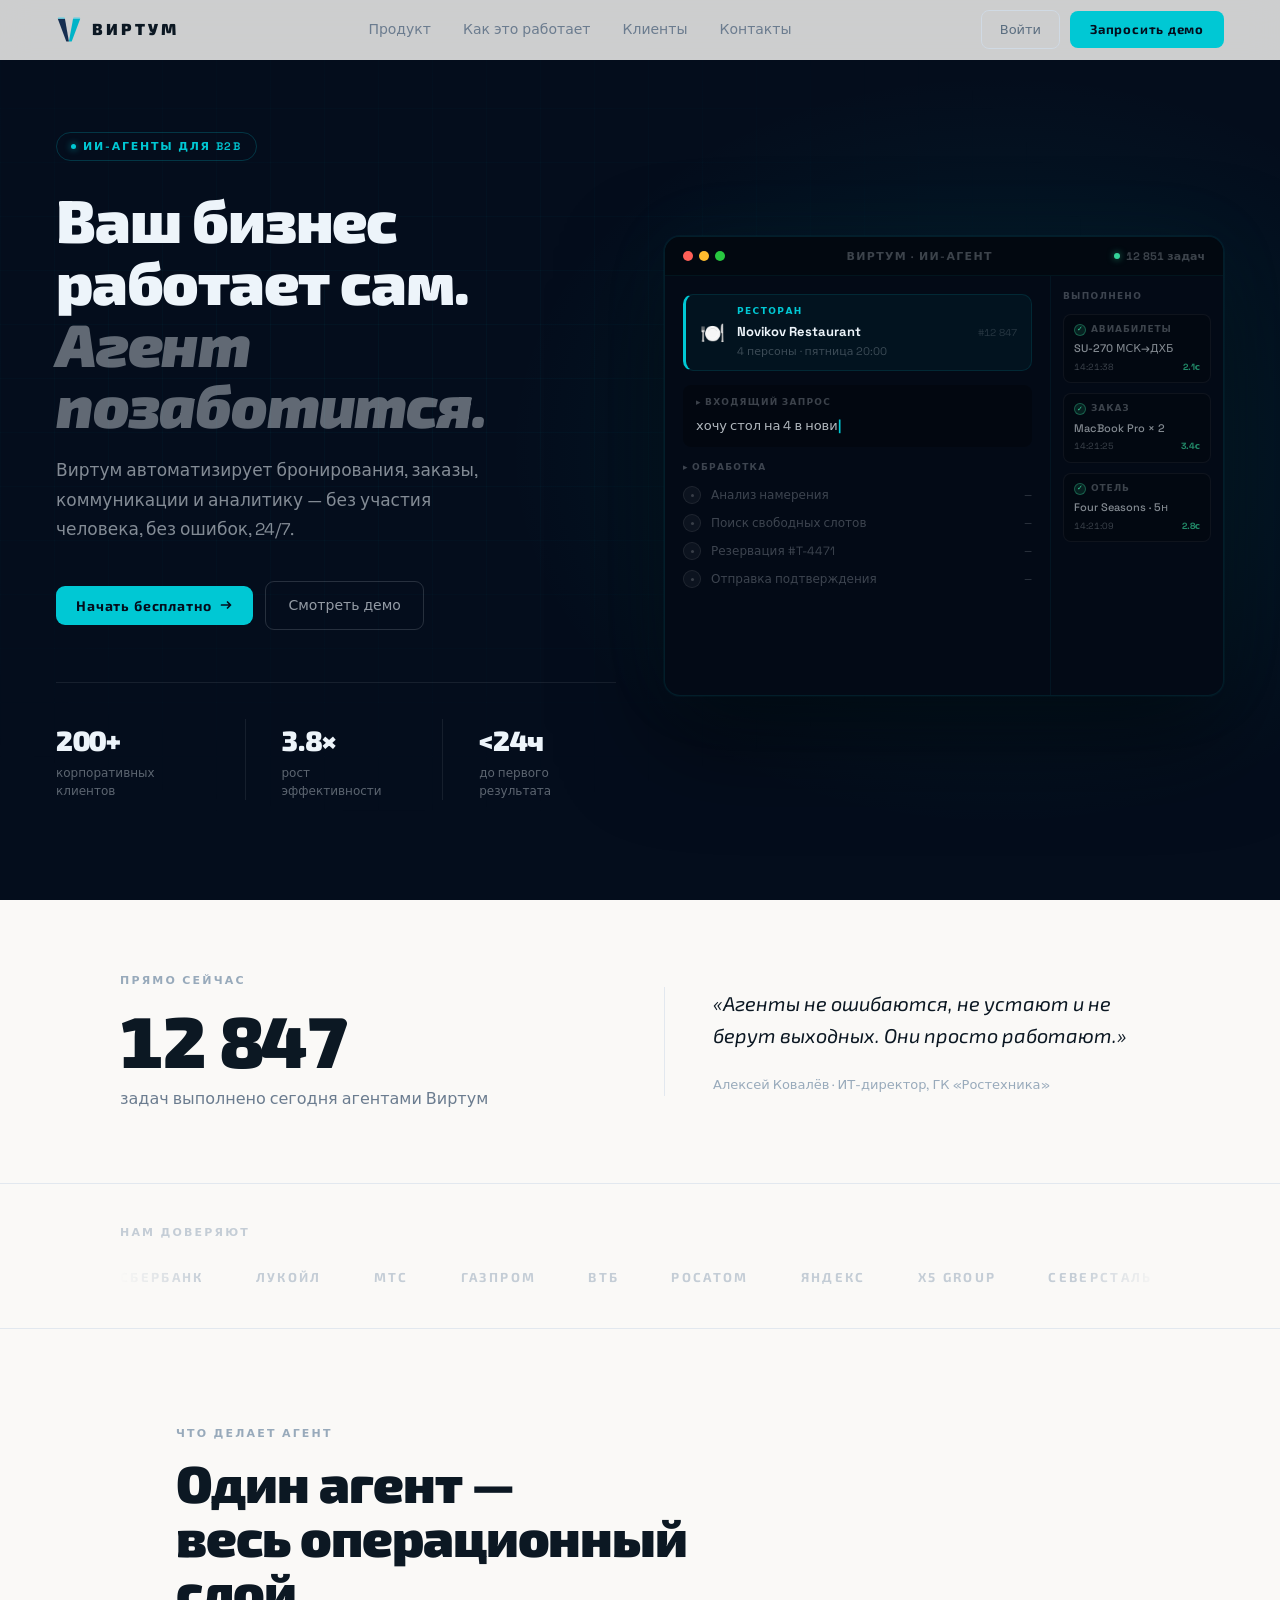
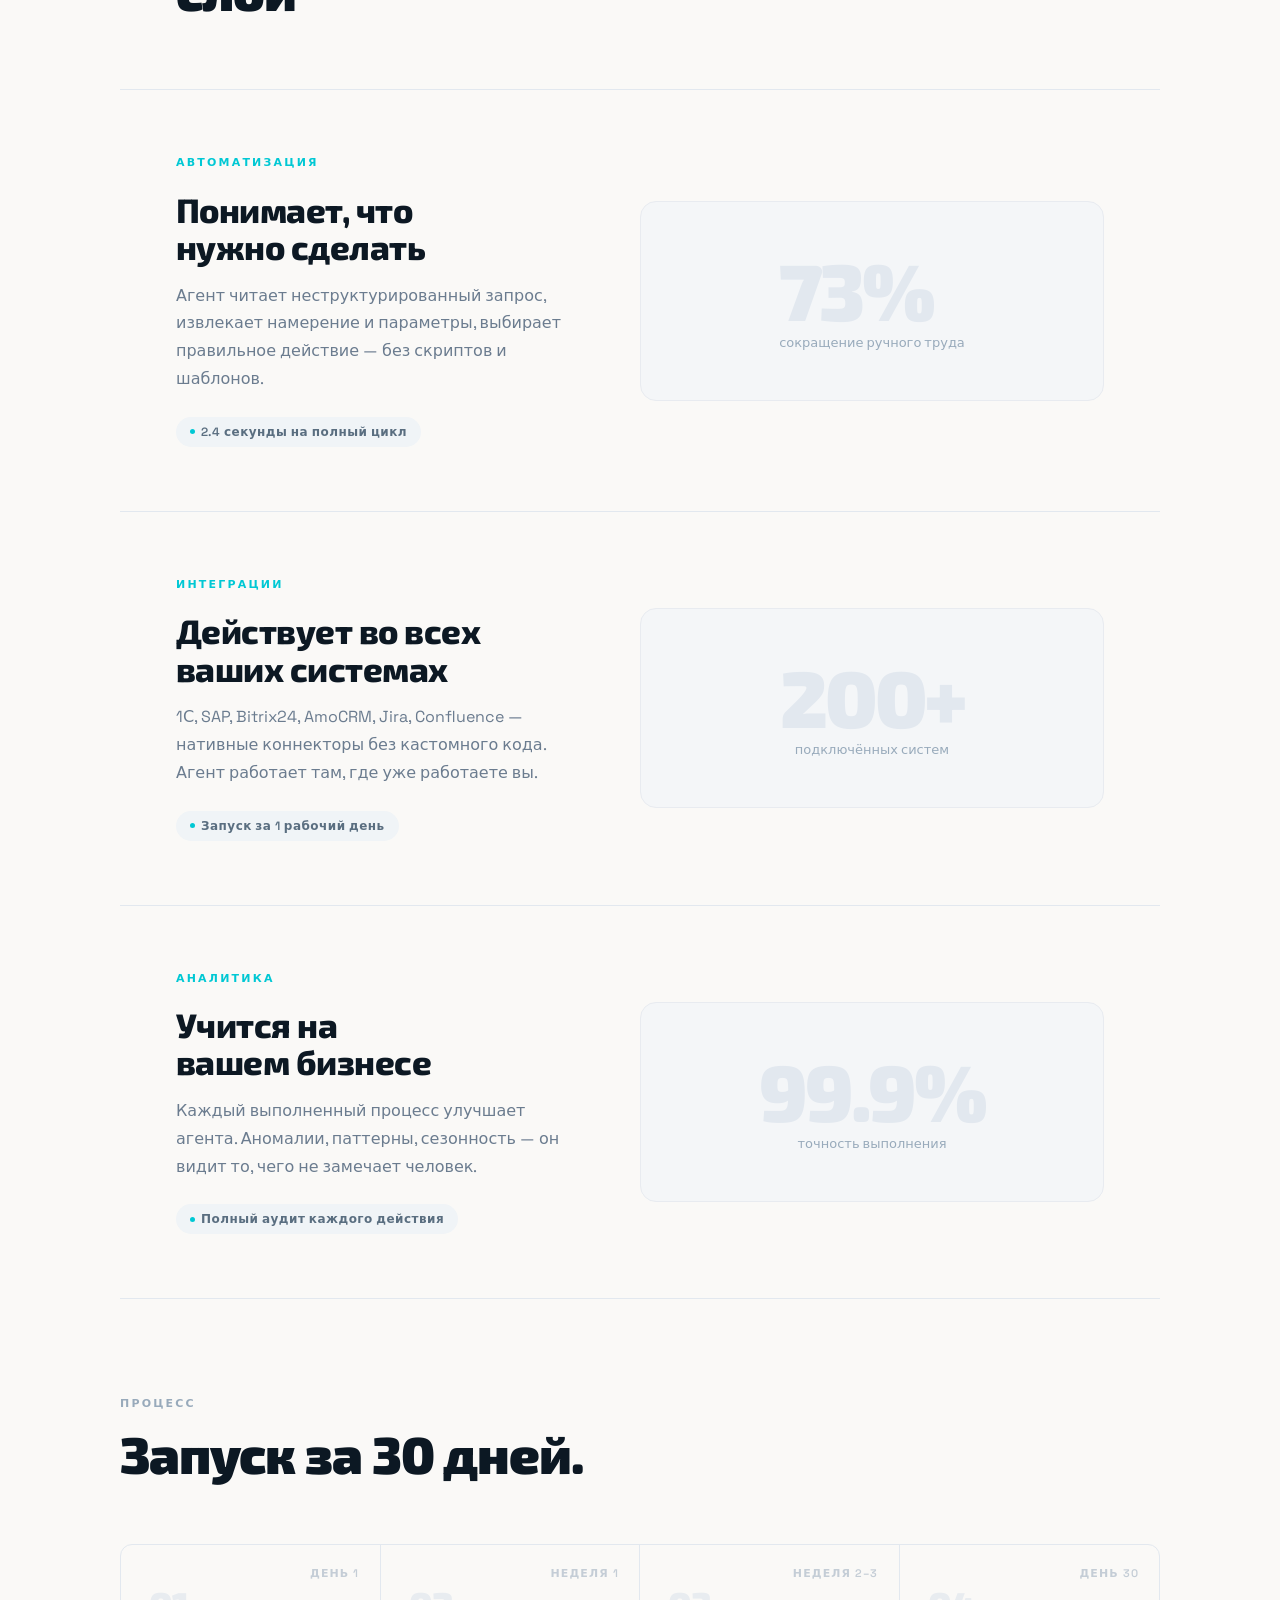
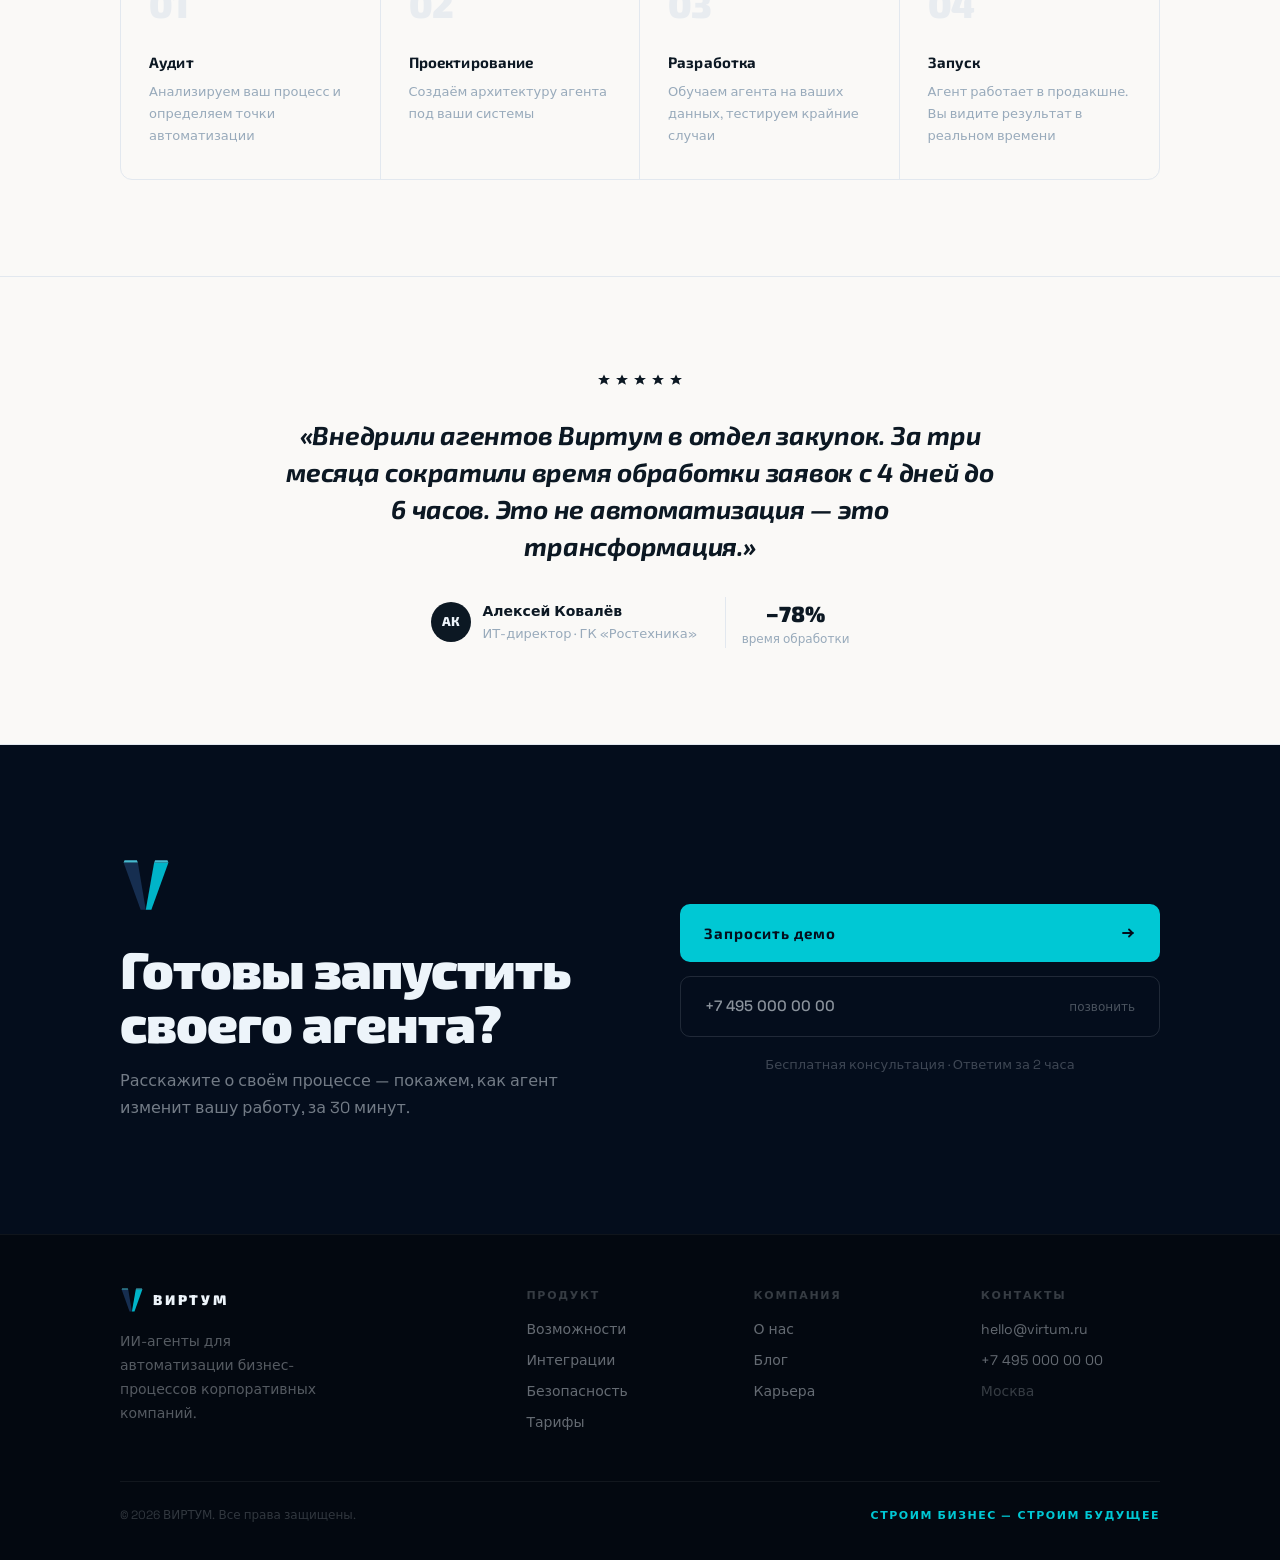
==== index.html @ d670d66e "Rebuild homepage from Virtum Homepage v3 design - Dark navy hero + warm off-white body + teal accent" ====
<!DOCTYPE html>
<html lang="ru">
<head>
<meta charset="utf-8">
<meta name="viewport" content="width=device-width, initial-scale=1">
<title>Виртум — ИИ-агенты для корпоративного бизнеса</title>
<meta name="description" content="Виртум автоматизирует бронирования, заказы, коммуникации и аналитику с помощью ИИ-агентов — без участия человека, без ошибок, 24/7. Запуск за 30 дней.">
<meta name="theme-color" content="#040D1C">
<link rel="canonical" href="https://virtum.ru/">

<!-- Open Graph -->
<meta property="og:type" content="website">
<meta property="og:locale" content="ru_RU">
<meta property="og:site_name" content="Виртум">
<meta property="og:title" content="Виртум — ИИ-агенты для корпоративного бизнеса">
<meta property="og:description" content="Ваш бизнес работает сам. Агент позаботится. Автоматизация бронирований, заказов, коммуникаций и аналитики — 24/7.">
<meta property="og:url" content="https://virtum.ru/">
<meta property="og:image" content="/assets/og.png">
<meta name="twitter:card" content="summary_large_image">

<link rel="icon" type="image/svg+xml" href="/assets/logo.svg">
<link rel="manifest" href="/site.webmanifest">

<link rel="preconnect" href="https://fonts.googleapis.com">
<link rel="preconnect" href="https://fonts.gstatic.com" crossorigin>
<link href="https://fonts.googleapis.com/css2?family=Exo+2:ital,wght@0,400;0,600;0,700;0,800;0,900;1,800;1,900&family=Space+Grotesk:wght@300;400;500;600;700&display=swap" rel="stylesheet">
<link rel="stylesheet" href="/styles.css">
<noscript><style>[data-v]{opacity:1 !important;transform:none !important}.hero__float{animation:none !important}</style></noscript>

<script type="application/ld+json">
{
  "@context": "https://schema.org",
  "@type": "Organization",
  "name": "Виртум",
  "alternateName": "Virtum",
  "url": "https://virtum.ru/",
  "logo": "https://virtum.ru/assets/logo.svg",
  "slogan": "Строим бизнес — строим будущее",
  "description": "ИИ-агенты для автоматизации бизнес-процессов корпоративных компаний.",
  "email": "hello@virtum.ru",
  "address": { "@type": "PostalAddress", "addressLocality": "Москва", "addressCountry": "RU" }
}
</script>
</head>
<body>
<a href="#product" class="skip-link">Перейти к содержанию</a>

<!-- NAV ─────────────────────────────────────────────── -->
<nav id="top" class="nav" aria-label="Основная навигация">
  <a href="#hero" class="nav__brand" aria-label="Виртум — на главную">
    <img src="/assets/logo.svg" class="nav__mark" width="26" height="28" alt="">
    <span class="nav__word">ВИРТУМ</span>
  </a>

  <div class="nav__links">
    <a href="#product" class="nav-link">Продукт</a>
    <a href="#how" class="nav-link">Как это работает</a>
    <a href="#proof" class="nav-link">Клиенты</a>
    <a href="#contact" class="nav-link">Контакты</a>
  </div>

  <div class="nav__cta">
    <a href="#contact" class="btn btn--ghost">Войти</a>
    <a href="#contact" class="btn btn--teal">Запросить демо</a>
  </div>

  <button class="nav__burger" id="nav-burger" aria-label="Открыть меню" aria-expanded="false" aria-controls="mobile-menu">
    <span></span><span></span><span></span>
  </button>
</nav>

<!-- MOBILE MENU ──────────────────────────────────────── -->
<div class="mobile-menu" id="mobile-menu" hidden>
  <a href="#product" class="mobile-menu__link">Продукт</a>
  <a href="#how" class="mobile-menu__link">Как это работает</a>
  <a href="#proof" class="mobile-menu__link">Клиенты</a>
  <a href="#contact" class="mobile-menu__link">Контакты</a>
  <a href="#contact" class="btn btn--teal mobile-menu__cta">Запросить демо</a>
</div>

<main>
<!-- HERO ─────────────────────────────────────────────── -->
<section id="hero" class="hero">
  <div class="hero__grid-bg" aria-hidden="true"></div>
  <div class="hero__glow" aria-hidden="true"></div>

  <div class="hero__inner">
    <div class="hero__copy">
      <div class="badge" data-v>
        <span class="badge__dot"></span>
        ИИ-АГЕНТЫ ДЛЯ B2B
      </div>

      <h1 class="hero__title" data-v data-d="1">
        Ваш бизнес<br>работает сам.<br>
        <em>Агент позаботится.</em>
      </h1>

      <p class="hero__sub" data-v data-d="2">
        Виртум автоматизирует бронирования, заказы, коммуникации и аналитику — без участия человека, без ошибок, 24/7.
      </p>

      <div class="hero__actions" data-v data-d="3">
        <a href="#contact" class="btn btn--teal btn--lg">
          Начать бесплатно
          <svg width="14" height="14" viewBox="0 0 14 14" fill="none" aria-hidden="true"><path d="M2.5 7h9M8.5 4l3 3-3 3" stroke="currentColor" stroke-width="1.7" stroke-linecap="round" stroke-linejoin="round"/></svg>
        </a>
        <a href="#product" class="btn btn--outline btn--lg">Смотреть демо</a>
      </div>

      <dl class="hero__stats" data-v data-d="3">
        <div class="stat">
          <dt class="stat__num">200+</dt>
          <dd class="stat__label">корпоративных клиентов</dd>
        </div>
        <div class="stat__sep" aria-hidden="true"></div>
        <div class="stat">
          <dt class="stat__num">3.8×</dt>
          <dd class="stat__label">рост эффективности</dd>
        </div>
        <div class="stat__sep" aria-hidden="true"></div>
        <div class="stat">
          <dt class="stat__num">&lt;24ч</dt>
          <dd class="stat__label">до первого результата</dd>
        </div>
      </dl>
    </div>

    <div class="hero__visual">
      <div class="hero__float">
        <!-- Live agent animation renders here -->
        <div id="agent-panel" class="agent" role="img" aria-label="Демонстрация работы ИИ-агента Виртум в реальном времени"></div>
      </div>
    </div>
  </div>
</section>

<!-- LIVE COUNTER ─────────────────────────────────────── -->
<section class="band band--counter">
  <div class="counter">
    <div class="counter__left" data-v>
      <div class="eyebrow">ПРЯМО СЕЙЧАС</div>
      <div class="counter__num" id="live-counter" data-target="12847">12 847</div>
      <div class="counter__caption">задач выполнено сегодня агентами Виртум</div>
    </div>
    <blockquote class="counter__quote" data-v data-d="1">
      <p>«Агенты не ошибаются, не устают и не берут выходных. Они просто работают.»</p>
      <cite>Алексей Ковалёв · ИТ-директор, ГК «Ростехника»</cite>
    </blockquote>
  </div>
</section>

<!-- TRUST LOGOS ──────────────────────────────────────── -->
<section class="band band--trust" aria-label="Нам доверяют">
  <div class="trust">
    <div class="eyebrow eyebrow--faint">НАМ ДОВЕРЯЮТ</div>
    <div class="ticker" aria-hidden="true">
      <div class="ticker__track">
        <span>СБЕРБАНК</span><span>ЛУКОЙЛ</span><span>МТС</span><span>ГАЗПРОМ</span><span>ВТБ</span><span>РОСАТОМ</span><span>ЯНДЕКС</span><span>X5 GROUP</span><span>СЕВЕРСТАЛЬ</span>
        <span>СБЕРБАНК</span><span>ЛУКОЙЛ</span><span>МТС</span><span>ГАЗПРОМ</span><span>ВТБ</span><span>РОСАТОМ</span><span>ЯНДЕКС</span><span>X5 GROUP</span><span>СЕВЕРСТАЛЬ</span>
      </div>
    </div>
  </div>
</section>

<!-- PRODUCT FEATURES ─────────────────────────────────── -->
<section id="product" class="features">
  <div class="features__head" data-v>
    <div class="eyebrow">ЧТО ДЕЛАЕТ АГЕНТ</div>
    <h2 class="section-title">Один агент —<br>весь операционный слой</h2>
  </div>

  <div class="features__list">
    <div class="feature" data-v>
      <div class="feature__text">
        <div class="feature__label">АВТОМАТИЗАЦИЯ</div>
        <h3 class="feature__title">Понимает, что нужно сделать</h3>
        <p class="feature__desc">Агент читает неструктурированный запрос, извлекает намерение и параметры, выбирает правильное действие — без скриптов и шаблонов.</p>
        <div class="feature__kpi"><span class="feature__kpi-dot"></span><span>2.4 секунды на полный цикл</span></div>
      </div>
      <div class="feature__visual">
        <div><div class="feature__bignum">73%</div><div class="feature__biglabel">сокращение ручного труда</div></div>
      </div>
    </div>
    <div class="feature" data-v>
      <div class="feature__text">
        <div class="feature__label">ИНТЕГРАЦИИ</div>
        <h3 class="feature__title">Действует во всех ваших системах</h3>
        <p class="feature__desc">1С, SAP, Bitrix24, AmoCRM, Jira, Confluence — нативные коннекторы без кастомного кода. Агент работает там, где уже работаете вы.</p>
        <div class="feature__kpi"><span class="feature__kpi-dot"></span><span>Запуск за 1 рабочий день</span></div>
      </div>
      <div class="feature__visual">
        <div><div class="feature__bignum">200+</div><div class="feature__biglabel">подключённых систем</div></div>
      </div>
    </div>
    <div class="feature" data-v>
      <div class="feature__text">
        <div class="feature__label">АНАЛИТИКА</div>
        <h3 class="feature__title">Учится на вашем бизнесе</h3>
        <p class="feature__desc">Каждый выполненный процесс улучшает агента. Аномалии, паттерны, сезонность — он видит то, чего не замечает человек.</p>
        <div class="feature__kpi"><span class="feature__kpi-dot"></span><span>Полный аудит каждого действия</span></div>
      </div>
      <div class="feature__visual">
        <div><div class="feature__bignum">99.9%</div><div class="feature__biglabel">точность выполнения</div></div>
      </div>
    </div>
  </div>
</section>

<!-- HOW IT WORKS ─────────────────────────────────────── -->
<section id="how" class="how">
  <div class="how__head" data-v>
    <div class="eyebrow">ПРОЦЕСС</div>
    <h2 class="section-title">Запуск за 30 дней.</h2>
  </div>
  <ol class="steps">
    <li class="step" data-v>
      <div class="step__day">ДЕНЬ 1</div>
      <div class="step__n">01</div>
      <div class="step__title">Аудит</div>
      <div class="step__desc">Анализируем ваш процесс и определяем точки автоматизации</div>
    </li>
    <li class="step" data-v>
      <div class="step__day">НЕДЕЛЯ 1</div>
      <div class="step__n">02</div>
      <div class="step__title">Проектирование</div>
      <div class="step__desc">Создаём архитектуру агента под ваши системы</div>
    </li>
    <li class="step" data-v>
      <div class="step__day">НЕДЕЛЯ 2–3</div>
      <div class="step__n">03</div>
      <div class="step__title">Разработка</div>
      <div class="step__desc">Обучаем агента на ваших данных, тестируем крайние случаи</div>
    </li>
    <li class="step" data-v>
      <div class="step__day">ДЕНЬ 30</div>
      <div class="step__n">04</div>
      <div class="step__title">Запуск</div>
      <div class="step__desc">Агент работает в продакшне. Вы видите результат в реальном времени</div>
    </li>
  </ol>
</section>

<!-- TESTIMONIAL ──────────────────────────────────────── -->
<section id="proof" class="proof">
  <figure class="proof__inner" data-v>
    <div class="proof__stars" aria-label="Оценка 5 из 5">
      <svg width="16" height="16" viewBox="0 0 16 16" fill="currentColor" aria-hidden="true"><path d="M8 1.5l1.7 3.6H14l-3.4 2.5 1.3 4.1L8 9.5l-3.9 2.2 1.3-4.1L2 5.1h4.3z"/></svg>
      <svg width="16" height="16" viewBox="0 0 16 16" fill="currentColor" aria-hidden="true"><path d="M8 1.5l1.7 3.6H14l-3.4 2.5 1.3 4.1L8 9.5l-3.9 2.2 1.3-4.1L2 5.1h4.3z"/></svg>
      <svg width="16" height="16" viewBox="0 0 16 16" fill="currentColor" aria-hidden="true"><path d="M8 1.5l1.7 3.6H14l-3.4 2.5 1.3 4.1L8 9.5l-3.9 2.2 1.3-4.1L2 5.1h4.3z"/></svg>
      <svg width="16" height="16" viewBox="0 0 16 16" fill="currentColor" aria-hidden="true"><path d="M8 1.5l1.7 3.6H14l-3.4 2.5 1.3 4.1L8 9.5l-3.9 2.2 1.3-4.1L2 5.1h4.3z"/></svg>
      <svg width="16" height="16" viewBox="0 0 16 16" fill="currentColor" aria-hidden="true"><path d="M8 1.5l1.7 3.6H14l-3.4 2.5 1.3 4.1L8 9.5l-3.9 2.2 1.3-4.1L2 5.1h4.3z"/></svg>
    </div>
    <blockquote class="proof__quote">
      «Внедрили агентов Виртум в отдел закупок. За три месяца сократили время обработки заявок с 4 дней до 6 часов. Это не автоматизация — это трансформация.»
    </blockquote>
    <figcaption class="proof__by">
      <div class="proof__avatar">АК</div>
      <div class="proof__who">
        <div class="proof__name">Алексей Ковалёв</div>
        <div class="proof__role">ИТ-директор · ГК «Ростехника»</div>
      </div>
      <div class="proof__metric">
        <div class="proof__metric-num">−78%</div>
        <div class="proof__metric-label">время обработки</div>
      </div>
    </figcaption>
  </figure>
</section>

<!-- CTA ──────────────────────────────────────────────── -->
<section id="contact" class="cta">
  <div class="cta__inner">
    <div class="cta__copy" data-v>
      <img src="/assets/logo.svg" class="cta__mark" width="52" height="56" alt="">
      <h2 class="cta__title">Готовы запустить<br>своего агента?</h2>
      <p class="cta__sub">Расскажите о своём процессе — покажем, как агент изменит вашу работу, за 30 минут.</p>
    </div>
    <div class="cta__actions" data-v data-d="1">
      <a href="mailto:hello@virtum.ru" class="cta-btn cta-btn--teal">
        Запросить демо
        <svg width="16" height="16" viewBox="0 0 16 16" fill="none" aria-hidden="true"><path d="M3 8h10M9 4.5l3.5 3.5L9 11.5" stroke="currentColor" stroke-width="1.8" stroke-linecap="round" stroke-linejoin="round"/></svg>
      </a>
      <a href="tel:+74950000000" class="cta-btn cta-btn--outline">
        +7 495 000 00 00
        <span class="cta-btn__note">позвонить</span>
      </a>
      <p class="cta__fine">Бесплатная консультация · Ответим за 2 часа</p>
    </div>
  </div>
</section>
</main>

<!-- FOOTER ───────────────────────────────────────────── -->
<footer class="footer">
  <div class="footer__inner">
    <div class="footer__cols">
      <div class="footer__brand">
        <div class="footer__brand-row">
          <img src="/assets/logo.svg" class="footer__mark" width="24" height="26" alt="">
          <span class="footer__word">ВИРТУМ</span>
        </div>
        <p class="footer__about">ИИ-агенты для автоматизации бизнес-процессов корпоративных компаний.</p>
      </div>
      <nav class="footer__col" aria-label="Продукт">
        <div class="footer__col-title">ПРОДУКТ</div>
        <a href="#product" class="footer__link">Возможности</a>
        <a href="#product" class="footer__link">Интеграции</a>
        <a href="#how" class="footer__link">Безопасность</a>
        <a href="#contact" class="footer__link">Тарифы</a>
      </nav>
      <nav class="footer__col" aria-label="Компания">
        <div class="footer__col-title">КОМПАНИЯ</div>
        <a href="#proof" class="footer__link">О нас</a>
        <a href="#proof" class="footer__link">Блог</a>
        <a href="#contact" class="footer__link">Карьера</a>
      </nav>
      <nav class="footer__col" aria-label="Контакты">
        <div class="footer__col-title">КОНТАКТЫ</div>
        <a href="mailto:hello@virtum.ru" class="footer__link">hello@virtum.ru</a>
        <a href="tel:+74950000000" class="footer__link">+7 495 000 00 00</a>
        <span class="footer__link footer__link--static">Москва</span>
      </nav>
    </div>
    <div class="footer__bottom">
      <div class="footer__copy">© 2026 ВИРТУМ. Все права защищены.</div>
      <div class="footer__tagline">СТРОИМ БИЗНЕС — СТРОИМ БУДУЩЕЕ</div>
    </div>
  </div>
</footer>

<script src="/app.js" defer></script>
</body>
</html>
---- styles.css ----
/* ============================================================
   VIRTUM — Homepage v3
   Design language: dark navy + warm off-white + teal accent.
   Fonts: Exo 2 (display) · Space Grotesk (body).
   ============================================================ */

:root {
  --bg:        #FAF9F7;   /* warm off-white body */
  --bg-card:   #F4F6F8;
  --bg-card-2: #F0F4F7;
  --ink:       #0C1823;   /* primary text */
  --ink-2:     #6B7C8F;   /* secondary */
  --ink-3:     #98AABB;   /* muted */
  --ink-4:     #C4CDD6;   /* faint */
  --ink-5:     #E2E8EF;   /* hairline / decorative numerals */
  --line:      #E2E8EF;

  --dark:      #040D1C;   /* dark sections */
  --darker:    #030810;   /* footer */
  --panel:     #030A16;   /* agent panel body */
  --panel-bar: #020810;   /* agent panel chrome */

  --teal:      #00C8D4;
  --teal-2:    #00B8C4;
  --teal-deep: #007B8A;
  --teal-soft: #4ECDE4;
  --green:     #34D399;

  --on-dark:   #EDF4FA;

  --font-d: 'Exo 2', system-ui, sans-serif;
  --font-b: 'Space Grotesk', system-ui, -apple-system, sans-serif;

  --maxw: 1040px;
  --pad: 56px;
  --nav-h: 60px;

  --shadow-teal: 0 8px 24px rgba(0,200,212,.22);
}

*, *::before, *::after { box-sizing: border-box; margin: 0; padding: 0; }
html { scroll-behavior: smooth; scroll-padding-top: 80px; }
body {
  background: var(--bg);
  color: var(--ink);
  font-family: var(--font-b);
  overflow-x: hidden;
  -webkit-font-smoothing: antialiased;
  text-rendering: optimizeLegibility;
  line-height: 1.5;
}
a { text-decoration: none; color: inherit; }
img { display: block; max-width: 100%; }
em { font-style: italic; }

:focus-visible { outline: 2px solid var(--teal-deep); outline-offset: 3px; border-radius: 4px; }

.skip-link {
  position: absolute; left: -999px; top: 8px; z-index: 200;
  background: var(--dark); color: var(--on-dark);
  padding: 10px 18px; border-radius: 8px; font-size: 14px;
}
.skip-link:focus { left: 12px; }

/* ── Shared bits ───────────────────────────────────────── */
.eyebrow {
  font-size: 11px; font-weight: 600; letter-spacing: .2em;
  color: var(--ink-3); margin-bottom: 14px;
}
.eyebrow--faint { color: var(--ink-4); }

.section-title {
  font-family: var(--font-d); font-weight: 900;
  font-size: clamp(34px, 5vw, 52px); letter-spacing: -.02em;
  color: var(--ink); line-height: 1.04; text-wrap: pretty;
}

/* Scroll reveal */
[data-v] { opacity: 0; transform: translateY(14px); transition: opacity .65s ease, transform .65s ease; }
[data-v][data-d="1"] { transition-delay: .1s; }
[data-v][data-d="2"] { transition-delay: .2s; }
[data-v][data-d="3"] { transition-delay: .3s; }
[data-v].on { opacity: 1; transform: none; }

/* ── Buttons ───────────────────────────────────────────── */
.btn {
  display: inline-flex; align-items: center; gap: 8px;
  border-radius: 8px; font-size: 13px; font-weight: 500;
  cursor: pointer; transition: all .18s ease; white-space: nowrap;
}
.btn--lg { padding: 13px 24px; font-size: 14px; border-radius: 9px; }
.btn--teal {
  padding: 9px 20px; background: var(--teal); color: var(--dark);
  font-family: var(--font-d); font-weight: 700; letter-spacing: .06em;
}
.btn--teal:hover { background: var(--teal-2); box-shadow: var(--shadow-teal); transform: translateY(-1px); }
.btn--ghost {
  padding: 9px 18px; border: 1px solid #D0DAE4; color: #5A6E80;
}
.btn--ghost:hover { border-color: var(--teal-deep); color: var(--teal-deep); }
.btn--outline {
  padding: 13px 22px; border: 1px solid rgba(237,244,250,.15);
  color: rgba(237,244,250,.62); font-weight: 500;
}
.btn--outline:hover { border-color: rgba(237,244,250,.4); color: var(--on-dark); }

/* ── Nav ───────────────────────────────────────────────── */
.nav {
  position: fixed; top: 0; left: 0; right: 0; z-index: 100;
  height: var(--nav-h);
  display: flex; align-items: center; justify-content: space-between;
  padding: 0 var(--pad);
  background: rgba(250,249,247,.82);
  backdrop-filter: blur(16px); -webkit-backdrop-filter: blur(16px);
  border-bottom: 1px solid transparent;
  transition: background .3s, border-color .3s, box-shadow .3s;
}
.nav.is-scrolled {
  background: rgba(250,249,247,.94);
  border-bottom-color: var(--line);
  box-shadow: 0 1px 24px rgba(12,24,35,.04);
}
.nav__brand { display: flex; align-items: center; gap: 10px; }
.nav__mark { width: 26px; height: auto; }
.nav__word {
  font-family: var(--font-d); font-weight: 900; font-size: 16px;
  letter-spacing: .2em; color: var(--ink);
}
.nav__links { display: flex; align-items: center; gap: 32px; }
.nav-link {
  font-size: 14px; font-weight: 500; color: var(--ink-2);
  transition: color .18s; position: relative;
}
.nav-link:hover { color: var(--teal-deep); }
.nav__cta { display: flex; align-items: center; gap: 10px; }
.nav__burger {
  display: none; flex-direction: column; gap: 5px;
  background: none; border: 0; cursor: pointer; padding: 8px;
}
.nav__burger span {
  width: 22px; height: 2px; background: var(--ink); border-radius: 2px;
  transition: transform .26s ease, opacity .26s ease;
}
.nav__burger[aria-expanded="true"] span:nth-child(1) { transform: translateY(7px) rotate(45deg); }
.nav__burger[aria-expanded="true"] span:nth-child(2) { opacity: 0; }
.nav__burger[aria-expanded="true"] span:nth-child(3) { transform: translateY(-7px) rotate(-45deg); }

/* Mobile menu */
.mobile-menu {
  position: fixed; top: var(--nav-h); left: 0; right: 0; z-index: 99;
  background: rgba(250,249,247,.98);
  backdrop-filter: blur(16px); -webkit-backdrop-filter: blur(16px);
  border-bottom: 1px solid var(--line);
  display: flex; flex-direction: column; padding: 16px var(--pad) 28px; gap: 4px;
  animation: menuDrop .28s ease;
}
.mobile-menu[hidden] { display: none; }
@keyframes menuDrop { from { opacity: 0; transform: translateY(-8px); } to { opacity: 1; transform: none; } }
.mobile-menu__link {
  font-size: 18px; font-weight: 500; color: var(--ink);
  padding: 14px 0; border-bottom: 1px solid var(--line);
}
.mobile-menu__cta { justify-content: center; padding: 15px; margin-top: 18px; font-size: 14px; }

/* ── Hero ──────────────────────────────────────────────── */
.hero {
  position: relative; min-height: 100vh; background: var(--dark);
  display: flex; align-items: center;
  padding: calc(var(--nav-h) + 36px) var(--pad) 64px;
  overflow: hidden;
}
.hero__grid-bg {
  position: absolute; inset: 0; pointer-events: none;
  background-image:
    linear-gradient(rgba(0,200,212,.045) 1px, transparent 1px),
    linear-gradient(90deg, rgba(0,200,212,.045) 1px, transparent 1px);
  background-size: 54px 54px;
  mask-image: radial-gradient(ellipse 80% 70% at 30% 40%, #000 0%, transparent 75%);
  -webkit-mask-image: radial-gradient(ellipse 80% 70% at 30% 40%, #000 0%, transparent 75%);
}
.hero__glow {
  position: absolute; inset: 0; pointer-events: none;
  background: radial-gradient(ellipse 55% 60% at 78% 50%, rgba(0,200,212,.10) 0%, transparent 70%);
}
.hero__inner {
  position: relative; z-index: 1; width: 100%; max-width: 1200px; margin: 0 auto;
  display: grid; grid-template-columns: 1fr 1fr; align-items: center; gap: 40px;
}
.hero__copy { max-width: 560px; }
.badge {
  display: inline-flex; align-items: center; gap: 7px;
  border: 1px solid rgba(0,200,212,.22); border-radius: 100px;
  padding: 5px 14px; margin-bottom: 28px;
  font-size: 11px; font-weight: 600; letter-spacing: .16em; color: var(--teal);
}
.badge__dot {
  width: 5px; height: 5px; background: var(--teal); border-radius: 50%;
  box-shadow: 0 0 7px rgba(0,200,212,.8); animation: pulse 2s ease-in-out infinite;
}
.hero__title {
  font-family: var(--font-d); font-weight: 900;
  font-size: clamp(38px, 5.2vw, 60px); line-height: 1.03; letter-spacing: -.02em;
  color: var(--on-dark); margin-bottom: 20px; text-wrap: pretty;
}
.hero__title em { font-style: italic; color: rgba(237,244,250,.4); }
.hero__sub {
  font-size: 17px; color: rgba(237,244,250,.55); line-height: 1.74;
  margin-bottom: 36px; max-width: 460px;
}
.hero__actions { display: flex; align-items: center; gap: 12px; flex-wrap: wrap; }
.hero__stats {
  margin-top: 52px; padding-top: 36px;
  border-top: 1px solid rgba(237,244,250,.08);
  display: flex; gap: 36px; align-items: flex-start;
}
.stat__num {
  font-family: var(--font-d); font-weight: 900; font-size: 28px;
  color: var(--on-dark); letter-spacing: -.01em; font-variant-numeric: tabular-nums;
}
.stat__label { font-size: 12px; color: rgba(237,244,250,.38); margin-top: 3px; }
.stat__sep { width: 1px; align-self: stretch; background: rgba(237,244,250,.08); }

.hero__visual { display: flex; align-items: center; justify-content: flex-end; }
.hero__float { width: 100%; max-width: 560px; animation: floatY 5.5s ease-in-out infinite; }

@keyframes floatY { 0%,100% { transform: translateY(0); } 50% { transform: translateY(-10px); } }
@keyframes pulse { 0%,100% { opacity: 1; } 50% { opacity: .45; } }

/* ── Bands ─────────────────────────────────────────────── */
.band { background: var(--bg); padding: 72px var(--pad); border-bottom: 1px solid var(--line); }
.band--trust { padding: 40px var(--pad); }

.counter {
  max-width: var(--maxw); margin: 0 auto;
  display: grid; grid-template-columns: 1fr 1fr; align-items: center; gap: 48px;
}
.counter__num {
  font-family: var(--font-d); font-weight: 900;
  font-size: clamp(52px, 8vw, 72px); color: var(--ink);
  letter-spacing: -.03em; line-height: 1; font-variant-numeric: tabular-nums;
}
.counter__caption { font-size: 16px; color: var(--ink-2); margin-top: 12px; }
.counter__quote { padding-left: 48px; border-left: 1px solid var(--line); }
.counter__quote p {
  font-size: 20px; color: var(--ink); line-height: 1.62;
  font-family: var(--font-d); font-style: italic; margin-bottom: 20px;
}
.counter__quote cite { font-style: normal; font-size: 13px; color: var(--ink-3); }

/* Trust ticker */
.trust { max-width: var(--maxw); margin: 0 auto; }
.trust .eyebrow { margin-bottom: 28px; }
.ticker { display: flex; overflow: hidden; -webkit-mask-image: linear-gradient(90deg, transparent, #000 8%, #000 92%, transparent); mask-image: linear-gradient(90deg, transparent, #000 8%, #000 92%, transparent); }
.ticker__track {
  display: flex; gap: 52px; flex-shrink: 0; width: max-content;
  animation: ticker 24s linear infinite;
}
.ticker__track span {
  font-family: var(--font-d); font-size: 13px; font-weight: 700;
  letter-spacing: .18em; color: var(--ink-4); white-space: nowrap;
}
@keyframes ticker { 0% { transform: translateX(0); } 100% { transform: translateX(-50%); } }

/* ── Features ──────────────────────────────────────────── */
.features { background: var(--bg); }
.features__head { max-width: var(--maxw); margin: 0 auto; padding: 96px var(--pad) 0 var(--pad); margin-bottom: 0; }
.features__head .section-title { margin-top: 14px; max-width: 560px; }
.features__list { max-width: var(--maxw); margin: 72px auto 0; border-top: 1px solid var(--line); }
.feature {
  display: grid; grid-template-columns: 1fr 1fr; gap: 0;
  border-bottom: 1px solid var(--line); padding: 64px var(--pad); align-items: center;
}
.feature__text { padding-right: 56px; }
.feature__label {
  font-size: 11px; font-weight: 600; letter-spacing: .2em;
  color: var(--teal); margin-bottom: 20px;
}
.feature__title {
  font-family: var(--font-d); font-weight: 800; font-size: 34px;
  letter-spacing: -.015em; color: var(--ink); line-height: 1.1;
  margin-bottom: 16px; text-wrap: pretty;
}
.feature__desc { font-size: 16px; color: var(--ink-2); line-height: 1.74; margin-bottom: 24px; }
.feature__kpi {
  display: inline-flex; align-items: center; gap: 6px;
  padding: 6px 14px; background: var(--bg-card-2); border-radius: 100px;
}
.feature__kpi-dot { width: 5px; height: 5px; background: var(--teal); border-radius: 50%; }
.feature__kpi span { font-size: 12px; font-weight: 600; color: #5A6E80; letter-spacing: .04em; }
.feature__visual {
  display: flex; align-items: center; justify-content: center;
  padding: 32px; background: var(--bg-card); border-radius: 16px;
  min-height: 200px; border: 1px solid #E8EBF0; transition: transform .3s ease, box-shadow .3s ease;
}
.feature:hover .feature__visual { transform: translateY(-3px); box-shadow: 0 18px 40px rgba(12,24,35,.06); }
.feature__bignum {
  font-family: var(--font-d); font-weight: 900; font-size: 80px;
  color: var(--ink-5); letter-spacing: -.04em; line-height: 1;
  transition: color .3s ease;
}
.feature:hover .feature__bignum { color: var(--teal-soft); }
.feature__biglabel { font-size: 13px; color: var(--ink-3); margin-top: 4px; text-align: center; }

/* ── How it works ──────────────────────────────────────── */
.how { background: var(--bg); padding: 96px var(--pad); }
.how__head { max-width: var(--maxw); margin: 0 auto 64px; }
.how__head .section-title { margin-top: 14px; }
.steps {
  max-width: var(--maxw); margin: 0 auto; list-style: none;
  display: grid; grid-template-columns: repeat(4, 1fr);
  border: 1px solid var(--line); border-radius: 12px; overflow: hidden;
}
.step { padding: 32px 28px; border-right: 1px solid var(--line); position: relative; transition: background .25s; }
.step:last-child { border-right: 0; }
.step:hover { background: #fff; }
.step__n {
  font-family: var(--font-d); font-weight: 900; font-size: 36px;
  color: #E8ECF0; letter-spacing: -.02em; margin-bottom: 20px; transition: color .25s;
}
.step:hover .step__n { color: var(--teal-soft); }
.step__title { font-family: var(--font-d); font-weight: 700; font-size: 15px; color: var(--ink); margin-bottom: 8px; letter-spacing: .01em; }
.step__desc { font-size: 13px; color: var(--ink-3); line-height: 1.68; }
.step__day { position: absolute; top: 20px; right: 20px; font-size: 11px; font-weight: 600; color: var(--ink-4); letter-spacing: .1em; }

/* ── Testimonial ───────────────────────────────────────── */
.proof { background: var(--bg); padding: 96px var(--pad); border-top: 1px solid var(--line); border-bottom: 1px solid var(--line); }
.proof__inner { max-width: 720px; margin: 0 auto; text-align: center; }
.proof__stars { display: flex; gap: 2px; justify-content: center; margin-bottom: 28px; color: var(--ink); }
.proof__quote {
  font-family: var(--font-d); font-size: clamp(20px, 3vw, 26px); font-weight: 700;
  font-style: italic; color: var(--ink); line-height: 1.42; margin-bottom: 32px; letter-spacing: -.01em;
}
.proof__by { display: flex; align-items: center; justify-content: center; gap: 12px; flex-wrap: wrap; }
.proof__avatar {
  width: 40px; height: 40px; border-radius: 50%; background: var(--ink);
  display: flex; align-items: center; justify-content: center; flex-shrink: 0;
  font-family: var(--font-d); font-weight: 800; font-size: 13px; color: var(--on-dark);
}
.proof__who { text-align: left; }
.proof__name { font-weight: 600; font-size: 14px; color: var(--ink); }
.proof__role { font-size: 13px; color: var(--ink-3); margin-top: 2px; }
.proof__metric { margin-left: 16px; padding-left: 16px; border-left: 1px solid var(--line); }
.proof__metric-num { font-family: var(--font-d); font-weight: 900; font-size: 22px; color: var(--ink); }
.proof__metric-label { font-size: 12px; color: var(--ink-3); }

/* ── CTA ───────────────────────────────────────────────── */
.cta { background: var(--dark); padding: 112px var(--pad); }
.cta__inner { max-width: var(--maxw); margin: 0 auto; display: grid; grid-template-columns: 1fr 1fr; gap: 80px; align-items: center; }
.cta__mark { width: 52px; height: auto; margin-bottom: 28px; }
.cta__title {
  font-family: var(--font-d); font-weight: 900; font-size: clamp(36px, 5vw, 52px);
  letter-spacing: -.02em; color: var(--on-dark); line-height: 1.04; margin-bottom: 18px; text-wrap: pretty;
}
.cta__sub { font-size: 16px; color: rgba(237,244,250,.48); line-height: 1.72; }
.cta__actions { display: flex; flex-direction: column; gap: 14px; }
.cta-btn {
  display: flex; align-items: center; justify-content: space-between;
  padding: 18px 24px; border-radius: 10px; font-size: 15px; transition: all .18s ease;
}
.cta-btn--teal { background: var(--teal); color: var(--dark); font-family: var(--font-d); font-weight: 700; letter-spacing: .06em; }
.cta-btn--teal:hover { background: var(--teal-2); box-shadow: var(--shadow-teal); transform: translateY(-1px); }
.cta-btn--outline { border: 1px solid rgba(237,244,250,.12); color: rgba(237,244,250,.58); font-weight: 500; }
.cta-btn--outline:hover { border-color: rgba(237,244,250,.3); color: var(--on-dark); }
.cta-btn__note { font-size: 12px; color: rgba(237,244,250,.3); }
.cta__fine { padding-top: 4px; font-size: 13px; color: rgba(237,244,250,.25); text-align: center; }

/* ── Footer ────────────────────────────────────────────── */
.footer { background: var(--darker); padding: 52px var(--pad) 36px; border-top: 1px solid rgba(255,255,255,.05); }
.footer__inner { max-width: var(--maxw); margin: 0 auto; }
.footer__cols { display: grid; grid-template-columns: 2fr 1fr 1fr 1fr; gap: 48px; margin-bottom: 48px; }
.footer__brand-row { display: flex; align-items: center; gap: 9px; margin-bottom: 16px; }
.footer__mark { width: 24px; height: auto; }
.footer__word { font-family: var(--font-d); font-weight: 900; font-size: 14px; letter-spacing: .2em; color: var(--on-dark); }
.footer__about { font-size: 14px; color: rgba(237,244,250,.35); line-height: 1.72; max-width: 220px; }
.footer__col { display: flex; flex-direction: column; gap: 10px; }
.footer__col-title { font-size: 11px; font-weight: 700; letter-spacing: .16em; color: rgba(237,244,250,.22); margin-bottom: 6px; }
.footer__link { font-size: 14px; color: rgba(237,244,250,.42); transition: color .18s; }
.footer__link:hover { color: var(--teal); }
.footer__link--static { color: rgba(237,244,250,.22); }
.footer__link--static:hover { color: rgba(237,244,250,.22); }
.footer__bottom { border-top: 1px solid rgba(255,255,255,.06); padding-top: 24px; display: flex; justify-content: space-between; align-items: center; gap: 16px; flex-wrap: wrap; }
.footer__copy { font-size: 12px; color: rgba(237,244,250,.2); }
.footer__tagline { font-size: 11px; font-weight: 700; letter-spacing: .14em; color: var(--teal); }

/* ============================================================
   AGENT ANIMATION PANEL
   ============================================================ */
.agent {
  --p-dim:  rgba(237,244,250,.25);
  --p-mid:  rgba(237,244,250,.55);
  --p-full: #EDF4FA;
  font-family: var(--font-b);
  background: var(--panel); border-radius: 16px; overflow: hidden;
  border: 1px solid rgba(0,200,212,.1);
  width: 100%; min-height: 460px; display: flex; flex-direction: column;
  box-shadow: 0 40px 100px rgba(0,0,0,.55), 0 0 0 1px rgba(0,200,212,.06), 0 0 80px rgba(0,200,212,.05);
}
.agent__bar {
  background: var(--panel-bar); border-bottom: 1px solid rgba(0,200,212,.07);
  padding: 11px 18px; display: flex; align-items: center; gap: 10px; flex-shrink: 0;
}
.agent__dots { display: flex; gap: 6px; }
.agent__dots i { width: 10px; height: 10px; border-radius: 50%; }
.agent__dots i:nth-child(1) { background: #FF5F57; }
.agent__dots i:nth-child(2) { background: #FEBC2E; }
.agent__dots i:nth-child(3) { background: #28C840; }
.agent__title { flex: 1; text-align: center; font-size: 11px; font-weight: 600; letter-spacing: .12em; color: var(--p-dim); }
.agent__live { display: flex; align-items: center; gap: 6px; flex-shrink: 0; }
.agent__live i { width: 6px; height: 6px; border-radius: 50%; background: var(--green); box-shadow: 0 0 7px rgba(52,211,153,.65); }
.agent__live span { font-size: 11px; font-weight: 700; color: var(--p-dim); font-variant-numeric: tabular-nums; }

.agent__body { flex: 1; display: grid; grid-template-columns: 1fr 172px; min-height: 0; }
.agent__main { padding: 18px; border-right: 1px solid rgba(0,200,212,.06); display: flex; flex-direction: column; gap: 14px; overflow: hidden; }

.agent__task {
  background: rgba(0,200,212,.05); border-radius: 10px;
  border: 1px solid rgba(0,200,212,.12); border-left: 3px solid var(--teal);
  padding: 10px 14px; display: flex; align-items: center; gap: 12px; flex-shrink: 0;
  animation: fadeSlideIn .4s ease;
}
.agent__task-icon { font-size: 20px; flex-shrink: 0; }
.agent__task-mid { flex: 1; min-width: 0; }
.agent__task-type { font-size: 9px; font-weight: 700; letter-spacing: .16em; margin-bottom: 3px; }
.agent__task-title { font-size: 13px; font-weight: 700; color: var(--p-full); overflow: hidden; text-overflow: ellipsis; white-space: nowrap; }
.agent__task-detail { font-size: 11px; color: var(--p-dim); margin-top: 2px; }
.agent__task-id { font-size: 10px; color: rgba(237,244,250,.16); font-variant-numeric: tabular-nums; flex-shrink: 0; }

.agent__block-label { font-size: 9px; font-weight: 700; letter-spacing: .14em; color: var(--p-dim); margin-bottom: 7px; }
.agent__input { background: rgba(0,0,0,.28); border-radius: 8px; padding: 11px 13px; flex-shrink: 0; }
.agent__input-text { font-size: 13px; color: rgba(237,244,250,.75); line-height: 1.5; }
.agent__cursor { color: var(--teal); font-weight: 700; animation: blink .7s step-end infinite; }

.agent__steps { display: flex; flex-direction: column; flex-shrink: 0; }
.agent__step { display: flex; align-items: center; gap: 10px; padding: 5px 0; }
.agent__step-ic {
  width: 18px; height: 18px; border-radius: 50%; flex-shrink: 0;
  background: rgba(255,255,255,.04); border: 1px solid rgba(255,255,255,.08);
  display: flex; align-items: center; justify-content: center; font-size: 9px;
}
.agent__step-ic i { width: 3px; height: 3px; border-radius: 50%; background: rgba(255,255,255,.18); }
.agent__step.is-active .agent__step-ic { background: rgba(0,200,212,.12); border-color: rgba(0,200,212,.4); }
.agent__step.is-active .agent__step-ic i { width: 5px; height: 5px; background: var(--teal); animation: pulse 1s ease-in-out infinite; }
.agent__step.is-done .agent__step-ic { background: rgba(52,211,153,.12); border-color: rgba(52,211,153,.4); color: var(--green); }
.agent__step-label { flex: 1; font-size: 12px; color: var(--p-dim); }
.agent__step.is-active .agent__step-label { color: var(--p-full); }
.agent__step.is-done .agent__step-label { color: var(--p-mid); }
.agent__step-bar { width: 52px; height: 3px; background: rgba(255,255,255,.07); border-radius: 2px; overflow: hidden; flex-shrink: 0; }
.agent__step-bar i { display: block; height: 100%; width: 0; background: var(--teal); border-radius: 2px; }
.agent__step-tail { font-size: 9px; color: var(--p-dim); flex-shrink: 0; }
.agent__step.is-done .agent__step-tail { color: rgba(52,211,153,.6); font-weight: 600; }

.agent__output {
  background: rgba(0,200,212,.03); border-radius: 8px; padding: 11px 13px;
  border: 1px solid rgba(0,200,212,.1); flex-shrink: 0;
}
.agent__output .agent__block-label { color: var(--teal); }
.agent__output-text { font-size: 12px; color: rgba(237,244,250,.82); line-height: 1.68; white-space: pre-wrap; }
.agent__output-cursor { color: var(--green); animation: blink .7s step-end infinite; }

.agent__feed { padding: 14px 12px; display: flex; flex-direction: column; gap: 10px; overflow: hidden; }
.agent__feed-label { font-size: 9px; font-weight: 700; letter-spacing: .14em; color: var(--p-dim); flex-shrink: 0; }
.agent__done {
  padding: 8px 10px; border-radius: 8px; flex-shrink: 0;
  background: rgba(0,0,0,.2); border: 1px solid rgba(255,255,255,.05);
}
.agent__done.is-fresh { background: rgba(52,211,153,.05); border-color: rgba(52,211,153,.22); animation: fadeSlideIn .45s ease; }
.agent__done-top { display: flex; align-items: center; gap: 5px; margin-bottom: 4px; }
.agent__done-check { width: 12px; height: 12px; border-radius: 50%; background: rgba(52,211,153,.12); border: 1px solid rgba(52,211,153,.35); display: flex; align-items: center; justify-content: center; font-size: 7px; color: var(--green); flex-shrink: 0; }
.agent__done-type { font-size: 9px; font-weight: 700; letter-spacing: .1em; color: var(--p-dim); overflow: hidden; text-overflow: ellipsis; white-space: nowrap; }
.agent__done-title { font-size: 11px; font-weight: 500; color: var(--p-mid); overflow: hidden; text-overflow: ellipsis; white-space: nowrap; margin-bottom: 4px; }
.agent__done-meta { display: flex; justify-content: space-between; align-items: center; }
.agent__done-time { font-size: 9px; color: var(--p-dim); font-variant-numeric: tabular-nums; }
.agent__done-dur { font-size: 9px; font-weight: 700; color: rgba(52,211,153,.65); }

@keyframes fadeSlideIn { from { opacity: 0; transform: translateY(-8px); } to { opacity: 1; transform: none; } }
@keyframes blink { 0%,100% { opacity: 1; } 50% { opacity: 0; } }

/* ============================================================
   RESPONSIVE
   ============================================================ */
@media (max-width: 1080px) {
  :root { --pad: 40px; }
  .hero__inner { gap: 28px; }
}

@media (max-width: 920px) {
  .nav__links, .nav__cta { display: none; }
  .nav__burger { display: flex; }

  .hero { padding-top: calc(var(--nav-h) + 48px); padding-bottom: 56px; min-height: auto; }
  .hero__inner { grid-template-columns: 1fr; gap: 48px; }
  .hero__copy { max-width: 100%; }
  .hero__visual { justify-content: center; }
  .hero__float { max-width: 480px; animation: none; }

  .counter { grid-template-columns: 1fr; gap: 32px; }
  .counter__quote { padding-left: 0; border-left: 0; padding-top: 28px; border-top: 1px solid var(--line); }

  .feature { grid-template-columns: 1fr; gap: 28px; padding: 48px var(--pad); }
  .feature__text { padding-right: 0; }
  .feature__visual { min-height: 160px; order: -1; }
  .feature__bignum { font-size: 64px; }

  .steps { grid-template-columns: 1fr 1fr; }
  .step:nth-child(2n) { border-right: 0; }
  .step:nth-child(-n+2) { border-bottom: 1px solid var(--line); }

  .cta__inner { grid-template-columns: 1fr; gap: 40px; }

  .footer__cols { grid-template-columns: 1fr 1fr; gap: 32px; }
  .footer__brand { grid-column: 1 / -1; }
}

@media (max-width: 560px) {
  :root { --pad: 22px; }
  .hero__title { font-size: 38px; }
  .hero__stats { gap: 18px; flex-wrap: wrap; }
  .hero__stats .stat__sep { display: none; }
  .stat { min-width: 88px; }
  .band { padding: 56px var(--pad); }

  .agent__body { grid-template-columns: 1fr; }
  .agent__feed { display: none; }
  .agent__main { border-right: 0; }
  .agent { min-height: 420px; }

  .steps { grid-template-columns: 1fr; }
  .step { border-right: 0; border-bottom: 1px solid var(--line); }
  .step:last-child { border-bottom: 0; }
  .step:nth-child(-n+2) { border-bottom: 1px solid var(--line); }

  .proof__by { flex-direction: column; }
  .proof__metric { margin-left: 0; padding-left: 0; border-left: 0; padding-top: 12px; border-top: 1px solid var(--line); }
  .footer__cols { grid-template-columns: 1fr; }
  .footer__bottom { flex-direction: column; align-items: flex-start; gap: 10px; }
}

/* Reduced motion */
@media (prefers-reduced-motion: reduce) {
  *, *::before, *::after { animation-duration: .001ms !important; animation-iteration-count: 1 !important; transition-duration: .001ms !important; scroll-behavior: auto !important; }
  [data-v] { opacity: 1 !important; transform: none !important; }
  .hero__float { animation: none; }
  .ticker__track { animation: none; }
}
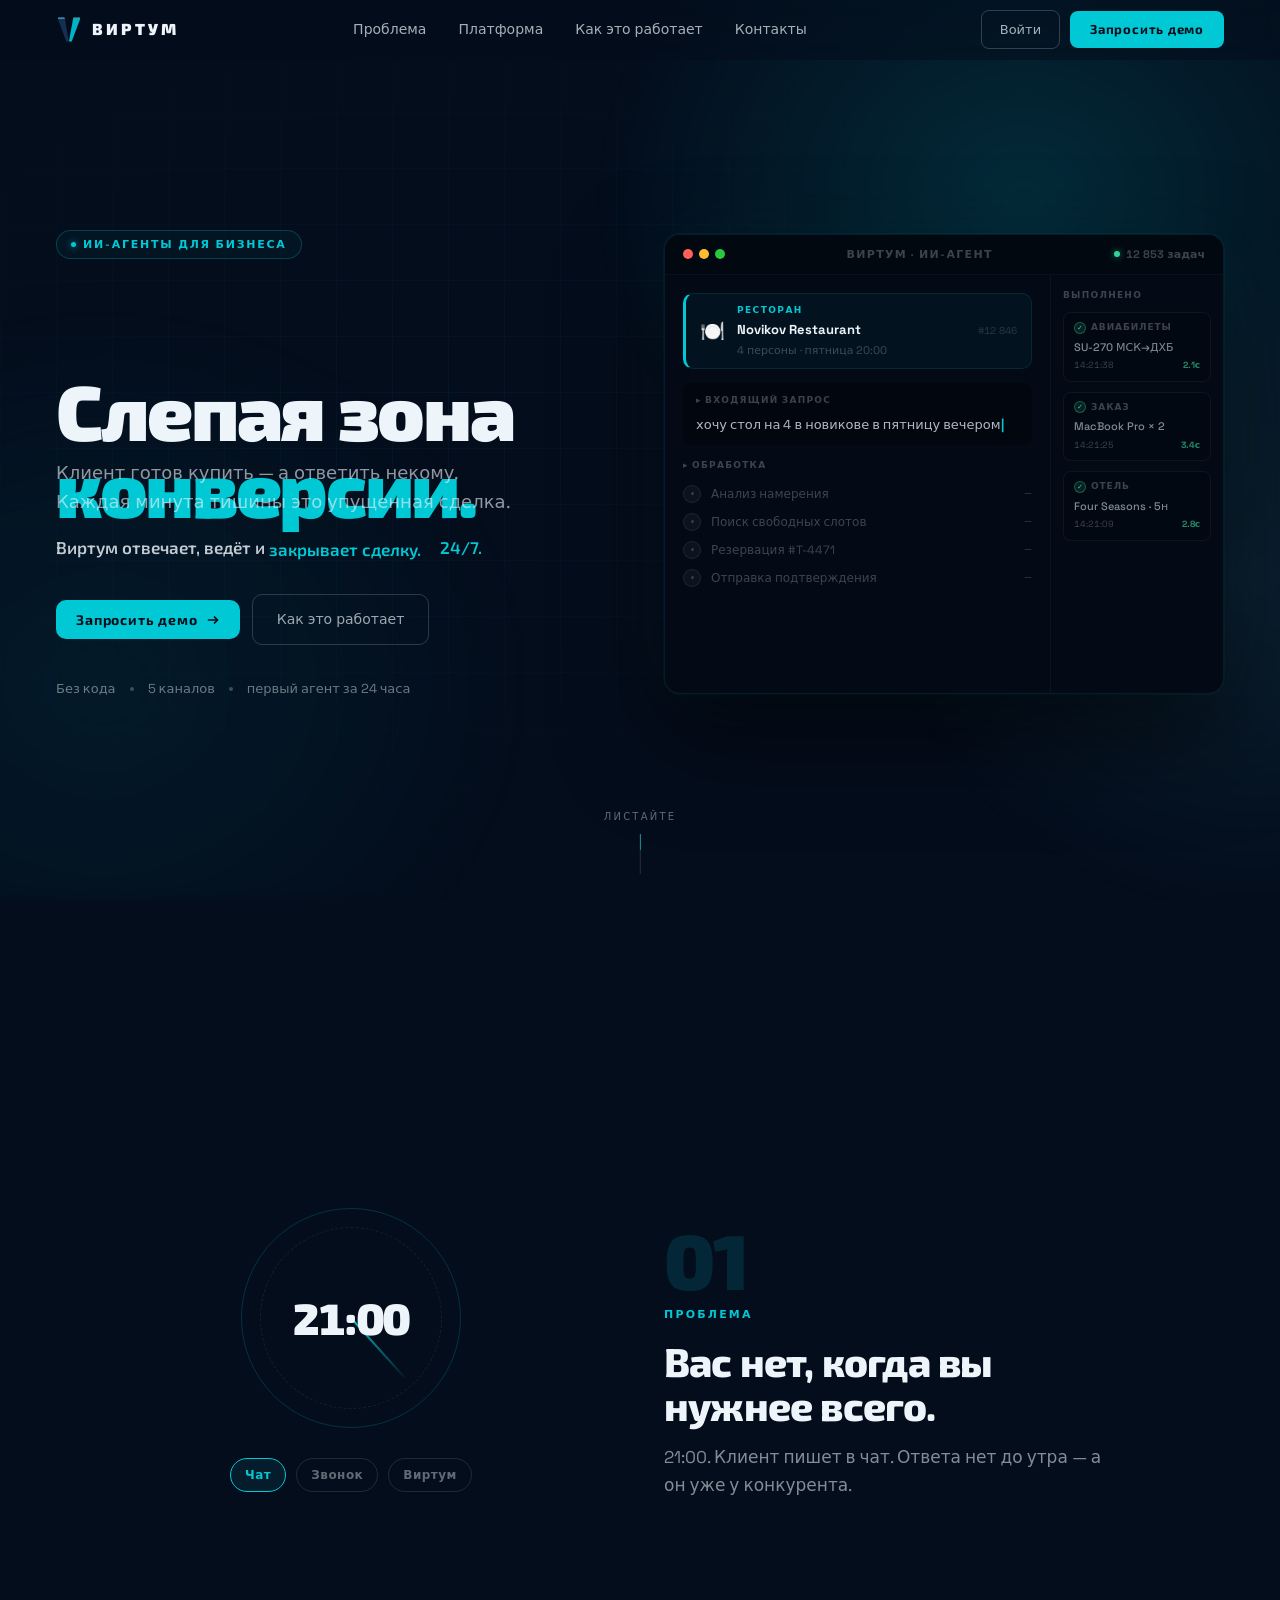
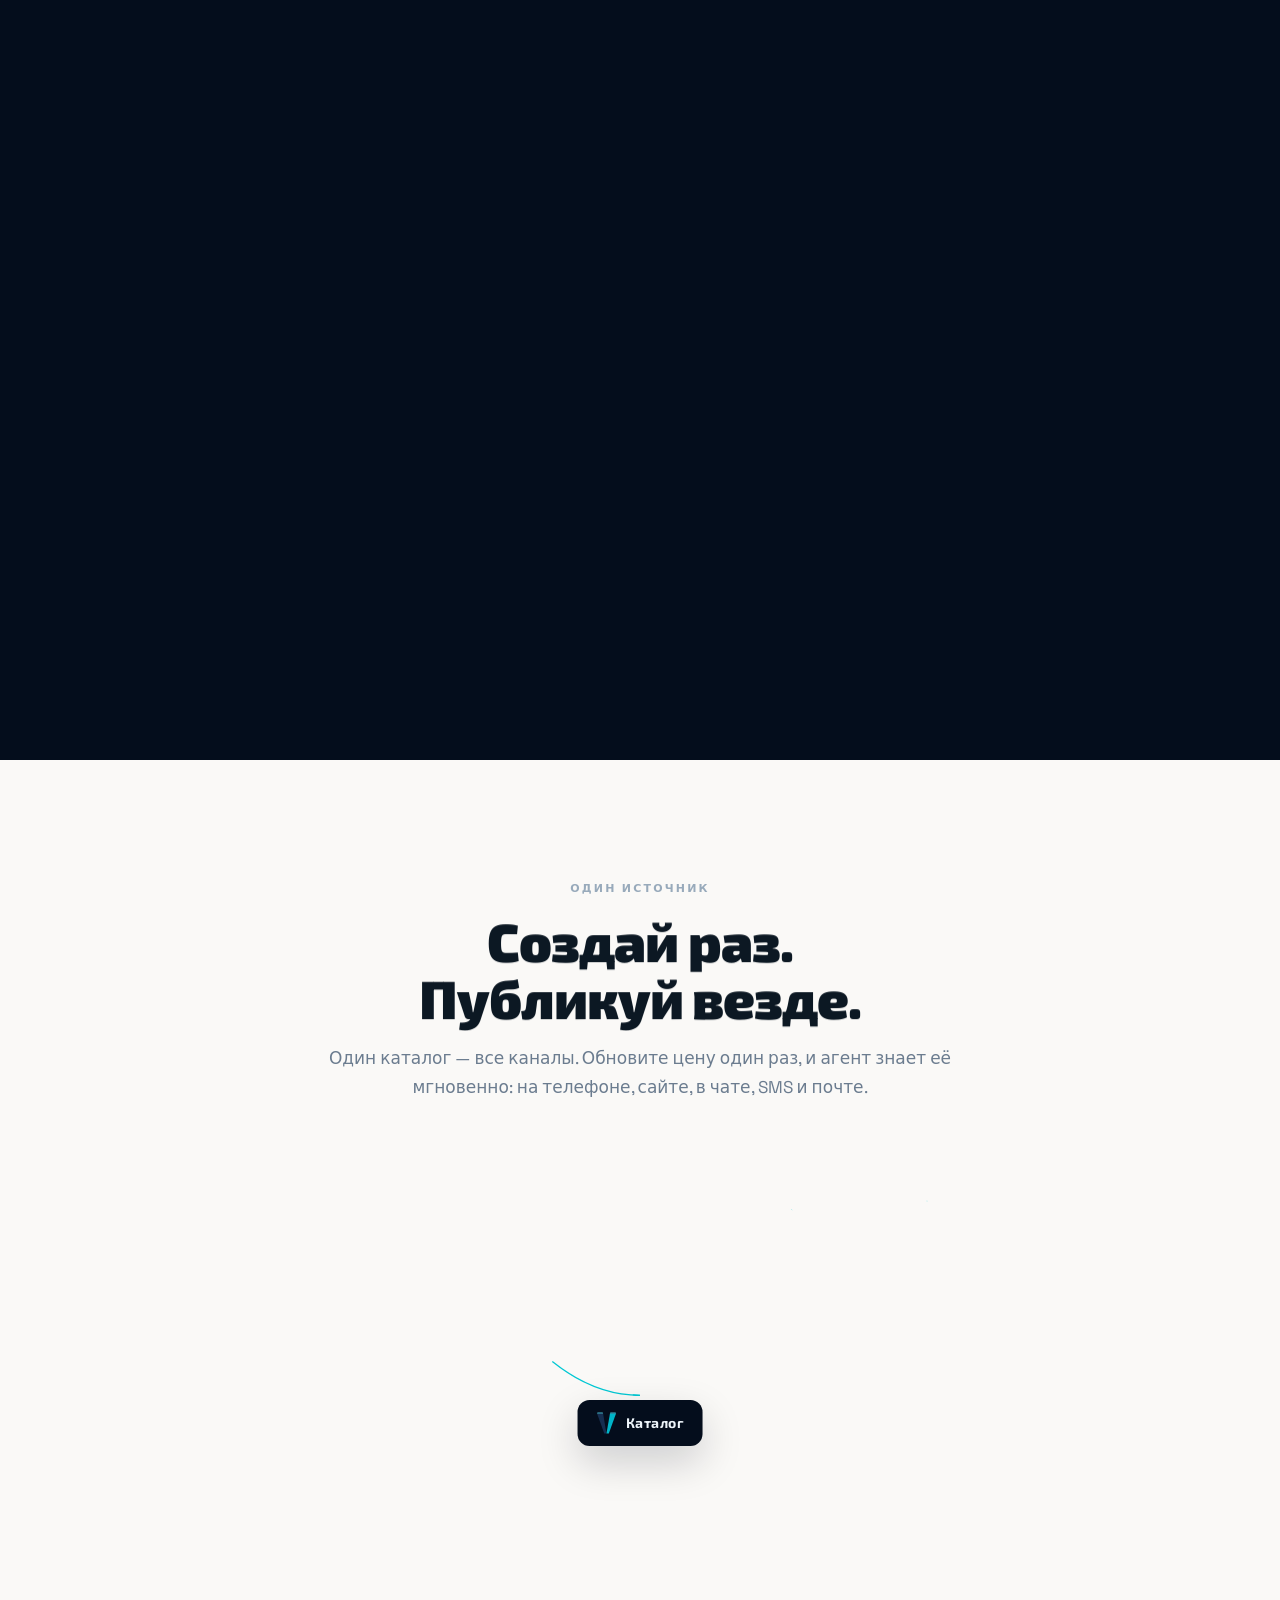
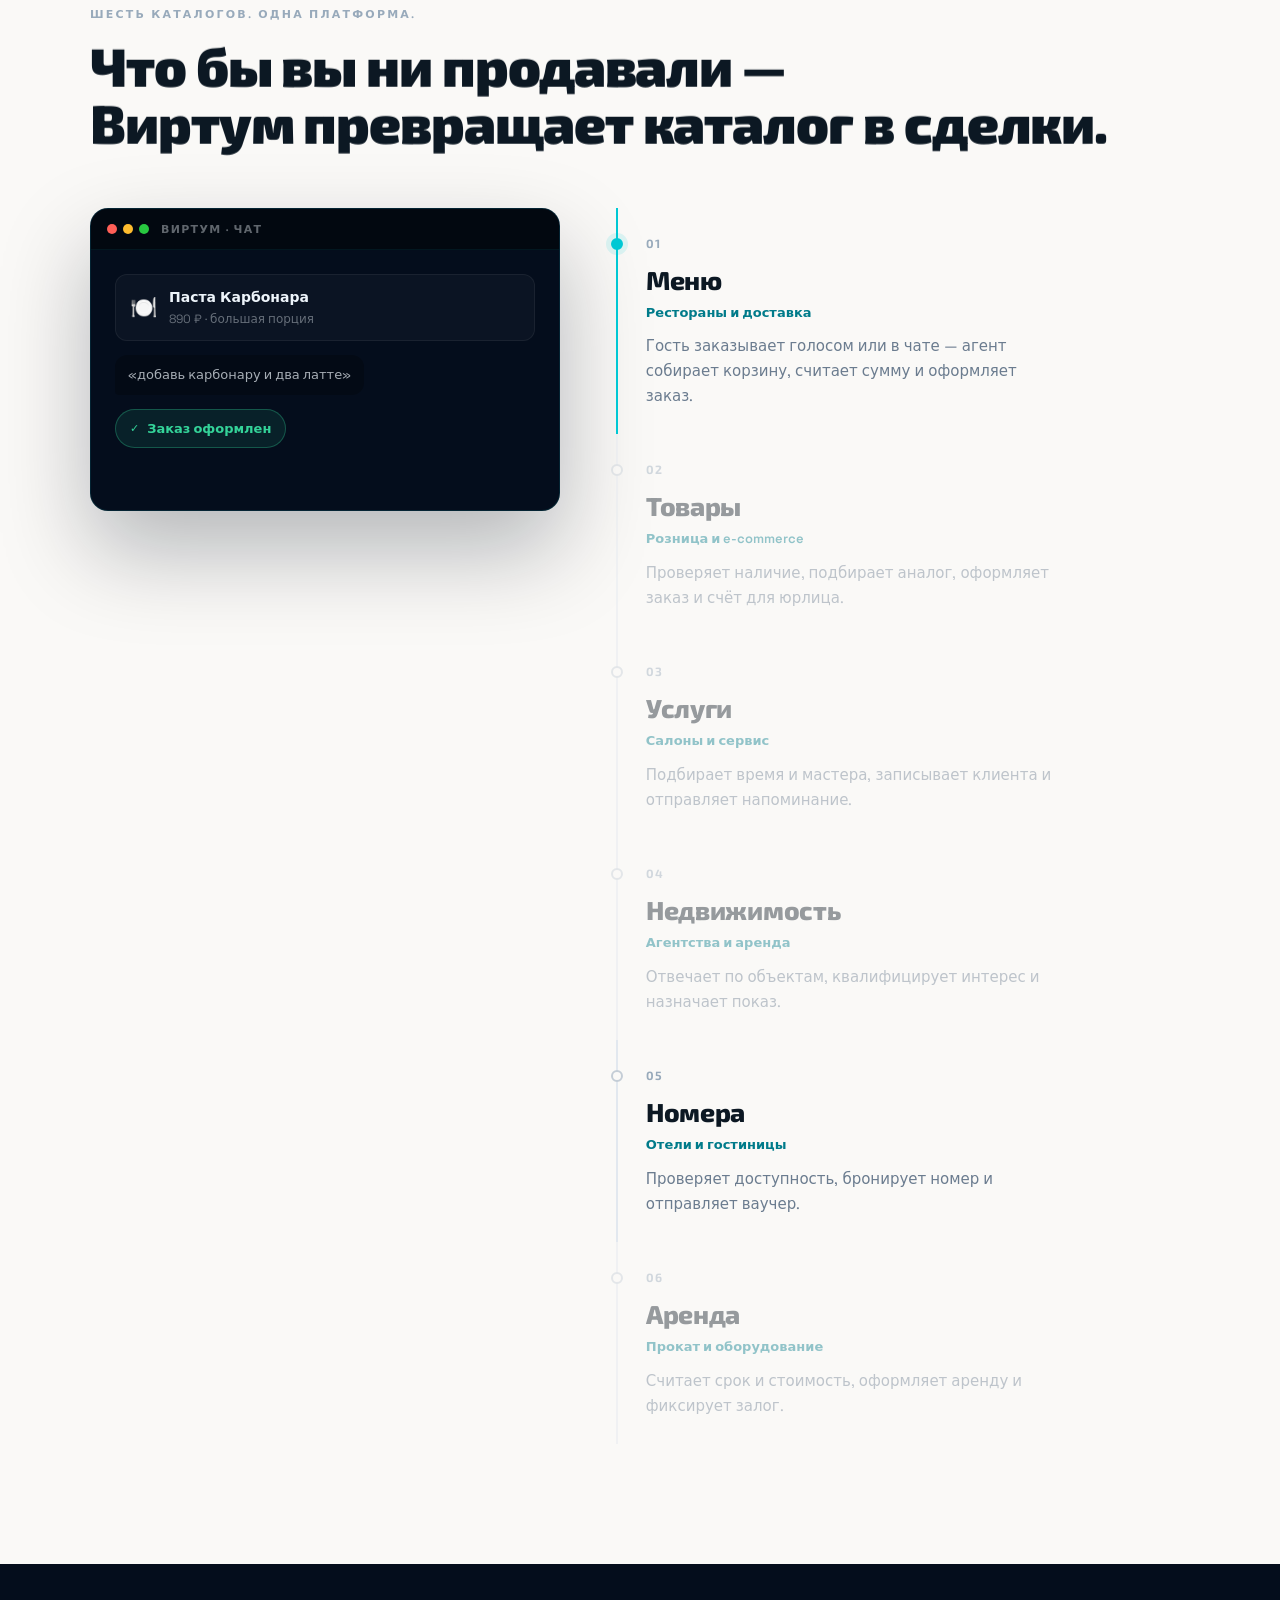
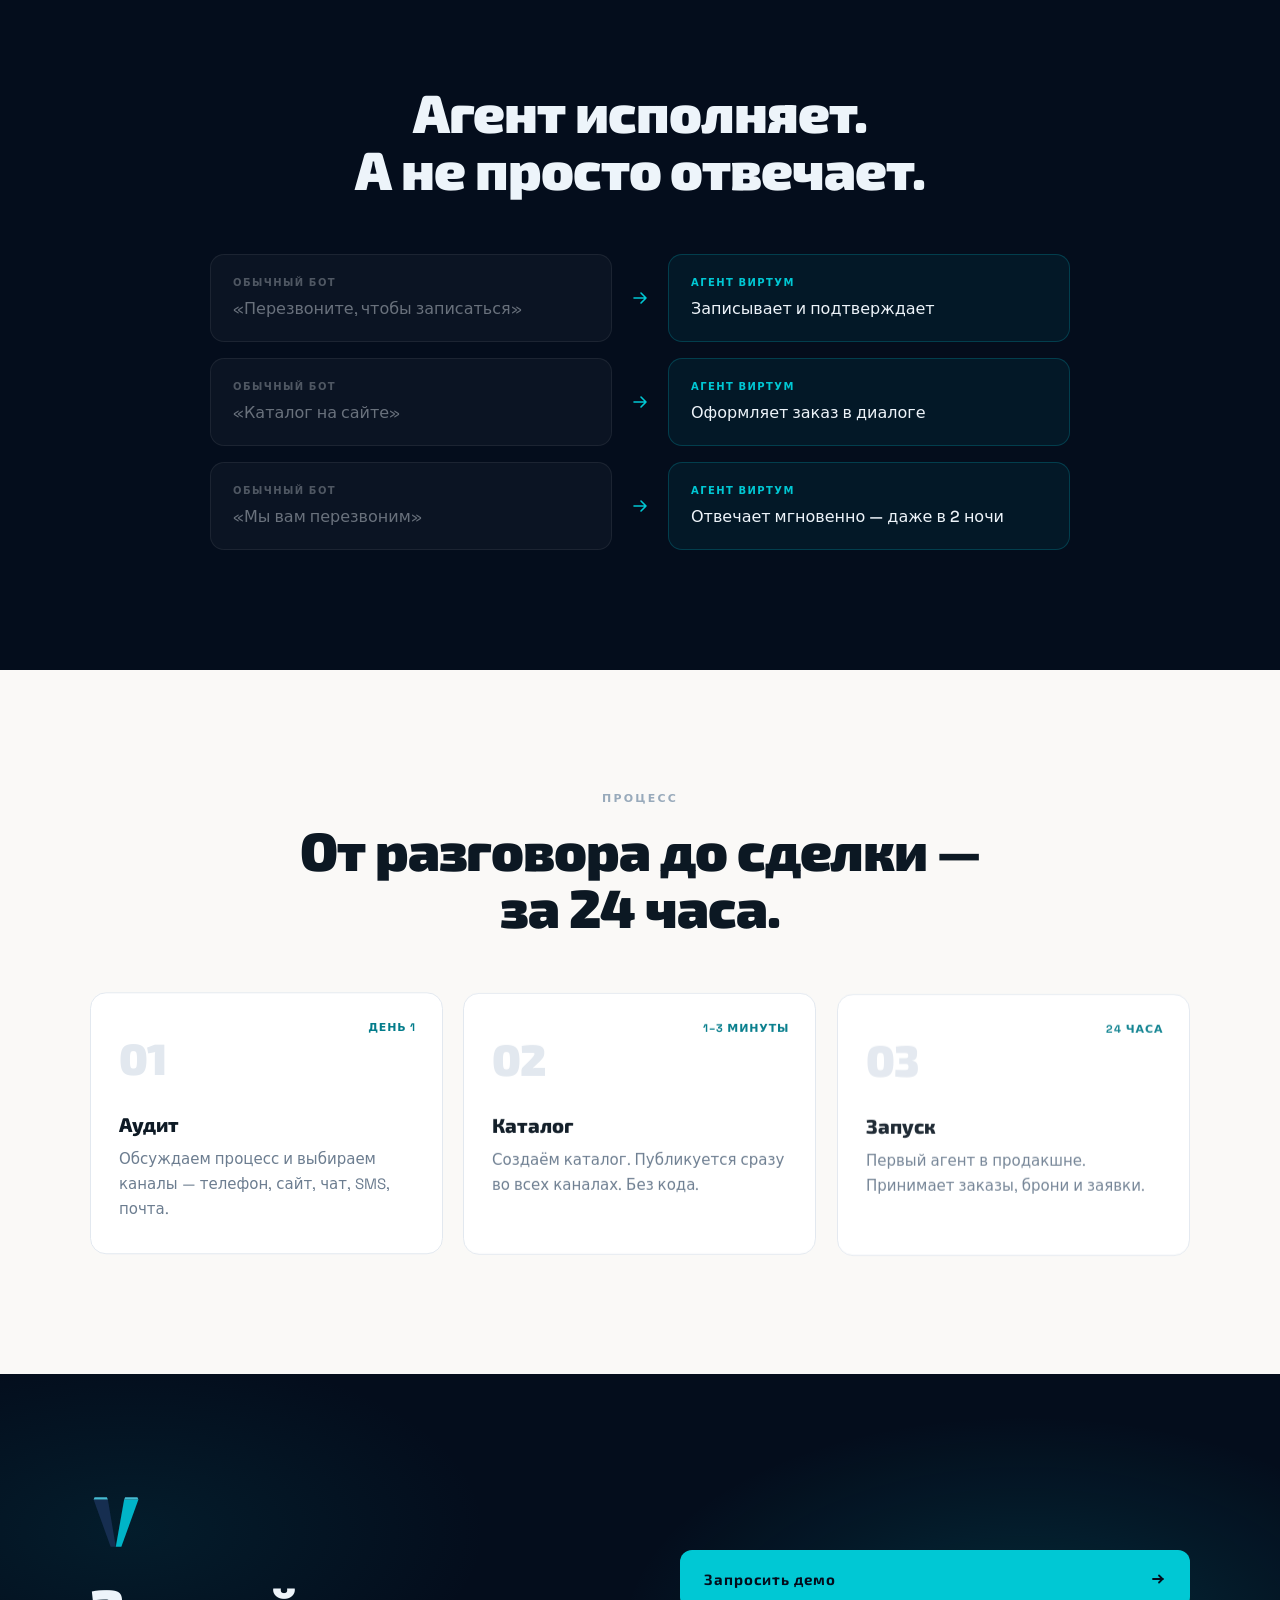
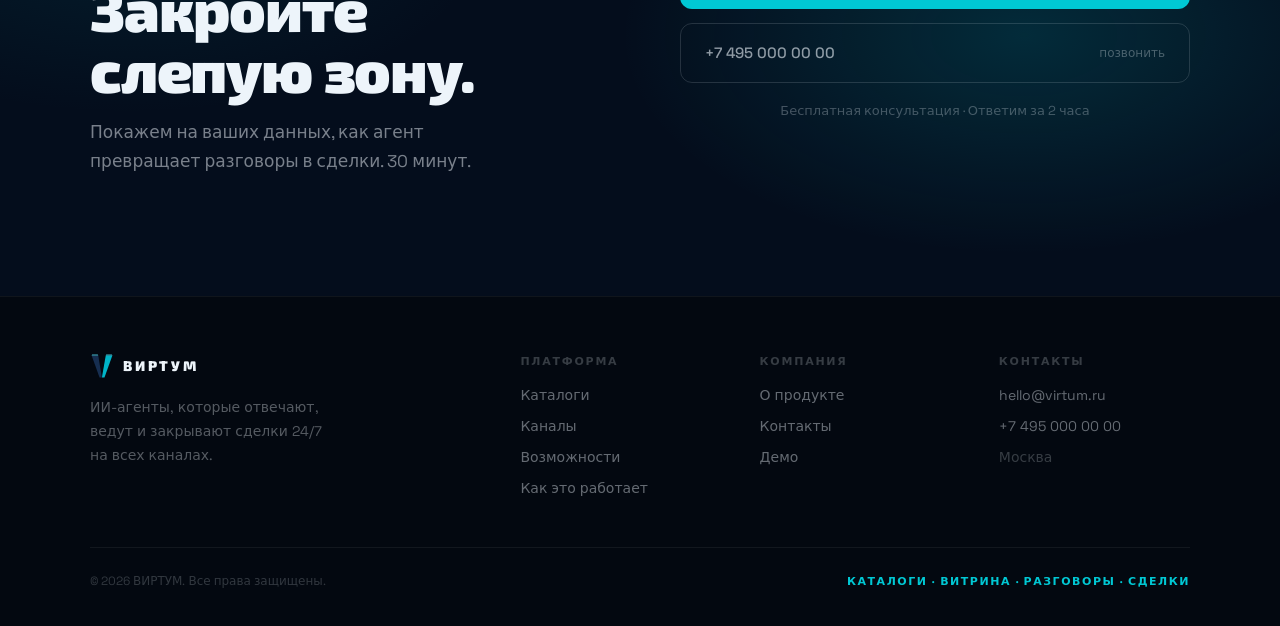
==== commit f201a667: "Redesign: motion-driven, problem-led homepage - Adopt wiil.io narrative (rebranded RU): Слепая зона " ====
--- a/index.html
+++ b/index.html
@@ -3,17 +3,16 @@
 <head>
 <meta charset="utf-8">
 <meta name="viewport" content="width=device-width, initial-scale=1">
-<title>Виртум — ИИ-агенты для корпоративного бизнеса</title>
-<meta name="description" content="Виртум автоматизирует бронирования, заказы, коммуникации и аналитику с помощью ИИ-агентов — без участия человека, без ошибок, 24/7. Запуск за 30 дней.">
+<title>Виртум — ИИ-агенты, которые закрывают сделки</title>
+<meta name="description" content="Виртум отвечает, ведёт и закрывает сделки 24/7 — на телефоне, сайте, в чате, SMS и почте. Один каталог, все каналы. Первый агент за 24 часа, без кода.">
 <meta name="theme-color" content="#040D1C">
 <link rel="canonical" href="https://virtum.ru/">
 
-<!-- Open Graph -->
 <meta property="og:type" content="website">
 <meta property="og:locale" content="ru_RU">
 <meta property="og:site_name" content="Виртум">
-<meta property="og:title" content="Виртум — ИИ-агенты для корпоративного бизнеса">
-<meta property="og:description" content="Ваш бизнес работает сам. Агент позаботится. Автоматизация бронирований, заказов, коммуникаций и аналитики — 24/7.">
+<meta property="og:title" content="Виртум — ИИ-агенты, которые закрывают сделки">
+<meta property="og:description" content="Клиент готов купить — а ответить некому. Виртум отвечает, ведёт и закрывает сделки 24/7. Один каталог, все каналы.">
 <meta property="og:url" content="https://virtum.ru/">
 <meta property="og:image" content="/assets/og.png">
 <meta name="twitter:card" content="summary_large_image">
@@ -25,7 +24,7 @@
 <link rel="preconnect" href="https://fonts.gstatic.com" crossorigin>
 <link href="https://fonts.googleapis.com/css2?family=Exo+2:ital,wght@0,400;0,600;0,700;0,800;0,900;1,800;1,900&family=Space+Grotesk:wght@300;400;500;600;700&display=swap" rel="stylesheet">
 <link rel="stylesheet" href="/styles.css">
-<noscript><style>[data-v]{opacity:1 !important;transform:none !important}.hero__float{animation:none !important}</style></noscript>
+<noscript><style>.reveal,[data-reveal]{opacity:1 !important;transform:none !important}.hero__float{animation:none !important}</style></noscript>
 
 <script type="application/ld+json">
 {
@@ -36,14 +35,17 @@
   "url": "https://virtum.ru/",
   "logo": "https://virtum.ru/assets/logo.svg",
   "slogan": "Строим бизнес — строим будущее",
-  "description": "ИИ-агенты для автоматизации бизнес-процессов корпоративных компаний.",
+  "description": "ИИ-агенты, которые отвечают, ведут и закрывают сделки 24/7 на всех каналах.",
   "email": "hello@virtum.ru",
   "address": { "@type": "PostalAddress", "addressLocality": "Москва", "addressCountry": "RU" }
 }
 </script>
 </head>
 <body>
-<a href="#product" class="skip-link">Перейти к содержанию</a>
+<a href="#story" class="skip-link">Перейти к содержанию</a>
+
+<!-- progress bar -->
+<div class="scroll-progress" id="scroll-progress" aria-hidden="true"></div>
 
 <!-- NAV ─────────────────────────────────────────────── -->
 <nav id="top" class="nav" aria-label="Основная навигация">
@@ -51,29 +53,25 @@
     <img src="/assets/logo.svg" class="nav__mark" width="26" height="28" alt="">
     <span class="nav__word">ВИРТУМ</span>
   </a>
-
   <div class="nav__links">
-    <a href="#product" class="nav-link">Продукт</a>
+    <a href="#story" class="nav-link">Проблема</a>
+    <a href="#catalogs" class="nav-link">Платформа</a>
     <a href="#how" class="nav-link">Как это работает</a>
-    <a href="#proof" class="nav-link">Клиенты</a>
     <a href="#contact" class="nav-link">Контакты</a>
   </div>
-
   <div class="nav__cta">
     <a href="#contact" class="btn btn--ghost">Войти</a>
     <a href="#contact" class="btn btn--teal">Запросить демо</a>
   </div>
-
   <button class="nav__burger" id="nav-burger" aria-label="Открыть меню" aria-expanded="false" aria-controls="mobile-menu">
     <span></span><span></span><span></span>
   </button>
 </nav>
 
-<!-- MOBILE MENU ──────────────────────────────────────── -->
 <div class="mobile-menu" id="mobile-menu" hidden>
-  <a href="#product" class="mobile-menu__link">Продукт</a>
+  <a href="#story" class="mobile-menu__link">Проблема</a>
+  <a href="#catalogs" class="mobile-menu__link">Платформа</a>
   <a href="#how" class="mobile-menu__link">Как это работает</a>
-  <a href="#proof" class="mobile-menu__link">Клиенты</a>
   <a href="#contact" class="mobile-menu__link">Контакты</a>
   <a href="#contact" class="btn btn--teal mobile-menu__cta">Запросить демо</a>
 </div>
@@ -81,203 +79,250 @@
 <main>
 <!-- HERO ─────────────────────────────────────────────── -->
 <section id="hero" class="hero">
+  <div class="hero__aurora" aria-hidden="true"></div>
   <div class="hero__grid-bg" aria-hidden="true"></div>
-  <div class="hero__glow" aria-hidden="true"></div>
 
   <div class="hero__inner">
     <div class="hero__copy">
-      <div class="badge" data-v>
-        <span class="badge__dot"></span>
-        ИИ-АГЕНТЫ ДЛЯ B2B
-      </div>
-
-      <h1 class="hero__title" data-v data-d="1">
-        Ваш бизнес<br>работает сам.<br>
-        <em>Агент позаботится.</em>
+      <div class="badge reveal"><span class="badge__dot"></span>ИИ-АГЕНТЫ ДЛЯ БИЗНЕСА</div>
+
+      <h1 class="hero__title">
+        <span class="line"><span class="line__inner">Слепая зона</span></span>
+        <span class="line"><span class="line__inner"><em>конверсии.</em></span></span>
       </h1>
 
-      <p class="hero__sub" data-v data-d="2">
-        Виртум автоматизирует бронирования, заказы, коммуникации и аналитику — без участия человека, без ошибок, 24/7.
+      <p class="hero__sub reveal">Клиент готов купить — а ответить некому. Каждая минута тишины это упущенная сделка.</p>
+
+      <p class="hero__claim reveal">
+        Виртум отвечает, ведёт и
+        <span class="rotator" aria-hidden="true"><span class="rotator__list">
+          <span>закрывает сделку.</span><span>бронирует.</span><span>оформляет заказ.</span><span>квалифицирует лид.</span><span>закрывает сделку.</span>
+        </span></span>
+        <span class="rotator__sr">закрывает сделку.</span>
+        <span class="hero__claim-247">24/7.</span>
       </p>
 
-      <div class="hero__actions" data-v data-d="3">
-        <a href="#contact" class="btn btn--teal btn--lg">
-          Начать бесплатно
+      <div class="hero__actions reveal">
+        <a href="#contact" class="btn btn--teal btn--lg magnetic">
+          Запросить демо
           <svg width="14" height="14" viewBox="0 0 14 14" fill="none" aria-hidden="true"><path d="M2.5 7h9M8.5 4l3 3-3 3" stroke="currentColor" stroke-width="1.7" stroke-linecap="round" stroke-linejoin="round"/></svg>
         </a>
-        <a href="#product" class="btn btn--outline btn--lg">Смотреть демо</a>
-      </div>
-
-      <dl class="hero__stats" data-v data-d="3">
-        <div class="stat">
-          <dt class="stat__num">200+</dt>
-          <dd class="stat__label">корпоративных клиентов</dd>
-        </div>
-        <div class="stat__sep" aria-hidden="true"></div>
-        <div class="stat">
-          <dt class="stat__num">3.8×</dt>
-          <dd class="stat__label">рост эффективности</dd>
-        </div>
-        <div class="stat__sep" aria-hidden="true"></div>
-        <div class="stat">
-          <dt class="stat__num">&lt;24ч</dt>
-          <dd class="stat__label">до первого результата</dd>
-        </div>
-      </dl>
+        <a href="#story" class="btn btn--outline btn--lg">Как это работает</a>
+      </div>
+
+      <div class="hero__meta reveal">
+        <span>Без кода</span><i></i><span>5 каналов</span><i></i><span>первый агент за 24 часа</span>
+      </div>
     </div>
 
     <div class="hero__visual">
       <div class="hero__float">
-        <!-- Live agent animation renders here -->
         <div id="agent-panel" class="agent" role="img" aria-label="Демонстрация работы ИИ-агента Виртум в реальном времени"></div>
       </div>
     </div>
   </div>
-</section>
-
-<!-- LIVE COUNTER ─────────────────────────────────────── -->
-<section class="band band--counter">
-  <div class="counter">
-    <div class="counter__left" data-v>
-      <div class="eyebrow">ПРЯМО СЕЙЧАС</div>
-      <div class="counter__num" id="live-counter" data-target="12847">12 847</div>
-      <div class="counter__caption">задач выполнено сегодня агентами Виртум</div>
-    </div>
-    <blockquote class="counter__quote" data-v data-d="1">
-      <p>«Агенты не ошибаются, не устают и не берут выходных. Они просто работают.»</p>
-      <cite>Алексей Ковалёв · ИТ-директор, ГК «Ростехника»</cite>
-    </blockquote>
-  </div>
-</section>
-
-<!-- TRUST LOGOS ──────────────────────────────────────── -->
-<section class="band band--trust" aria-label="Нам доверяют">
-  <div class="trust">
-    <div class="eyebrow eyebrow--faint">НАМ ДОВЕРЯЮТ</div>
-    <div class="ticker" aria-hidden="true">
-      <div class="ticker__track">
-        <span>СБЕРБАНК</span><span>ЛУКОЙЛ</span><span>МТС</span><span>ГАЗПРОМ</span><span>ВТБ</span><span>РОСАТОМ</span><span>ЯНДЕКС</span><span>X5 GROUP</span><span>СЕВЕРСТАЛЬ</span>
-        <span>СБЕРБАНК</span><span>ЛУКОЙЛ</span><span>МТС</span><span>ГАЗПРОМ</span><span>ВТБ</span><span>РОСАТОМ</span><span>ЯНДЕКС</span><span>X5 GROUP</span><span>СЕВЕРСТАЛЬ</span>
-      </div>
-    </div>
-  </div>
-</section>
-
-<!-- PRODUCT FEATURES ─────────────────────────────────── -->
-<section id="product" class="features">
-  <div class="features__head" data-v>
-    <div class="eyebrow">ЧТО ДЕЛАЕТ АГЕНТ</div>
-    <h2 class="section-title">Один агент —<br>весь операционный слой</h2>
-  </div>
-
-  <div class="features__list">
-    <div class="feature" data-v>
-      <div class="feature__text">
-        <div class="feature__label">АВТОМАТИЗАЦИЯ</div>
-        <h3 class="feature__title">Понимает, что нужно сделать</h3>
-        <p class="feature__desc">Агент читает неструктурированный запрос, извлекает намерение и параметры, выбирает правильное действие — без скриптов и шаблонов.</p>
-        <div class="feature__kpi"><span class="feature__kpi-dot"></span><span>2.4 секунды на полный цикл</span></div>
-      </div>
-      <div class="feature__visual">
-        <div><div class="feature__bignum">73%</div><div class="feature__biglabel">сокращение ручного труда</div></div>
-      </div>
-    </div>
-    <div class="feature" data-v>
-      <div class="feature__text">
-        <div class="feature__label">ИНТЕГРАЦИИ</div>
-        <h3 class="feature__title">Действует во всех ваших системах</h3>
-        <p class="feature__desc">1С, SAP, Bitrix24, AmoCRM, Jira, Confluence — нативные коннекторы без кастомного кода. Агент работает там, где уже работаете вы.</p>
-        <div class="feature__kpi"><span class="feature__kpi-dot"></span><span>Запуск за 1 рабочий день</span></div>
-      </div>
-      <div class="feature__visual">
-        <div><div class="feature__bignum">200+</div><div class="feature__biglabel">подключённых систем</div></div>
-      </div>
-    </div>
-    <div class="feature" data-v>
-      <div class="feature__text">
-        <div class="feature__label">АНАЛИТИКА</div>
-        <h3 class="feature__title">Учится на вашем бизнесе</h3>
-        <p class="feature__desc">Каждый выполненный процесс улучшает агента. Аномалии, паттерны, сезонность — он видит то, чего не замечает человек.</p>
-        <div class="feature__kpi"><span class="feature__kpi-dot"></span><span>Полный аудит каждого действия</span></div>
-      </div>
-      <div class="feature__visual">
-        <div><div class="feature__bignum">99.9%</div><div class="feature__biglabel">точность выполнения</div></div>
-      </div>
-    </div>
-  </div>
-</section>
-
-<!-- HOW IT WORKS ─────────────────────────────────────── -->
+
+  <a href="#story" class="hero__scroll" aria-label="Листайте вниз">
+    <span>ЛИСТАЙТЕ</span>
+    <span class="hero__scroll-line"><i></i></span>
+  </a>
+</section>
+
+<!-- STORY: Problem / Cost / Standard (pinned scrollytelling) ─ -->
+<section id="story" class="story">
+  <div class="story__pin">
+    <div class="story__stage" aria-hidden="true">
+      <div class="story__clock">
+        <div class="story__clock-time" id="story-time">21:00</div>
+        <div class="story__clock-ring"><span class="story__clock-hand"></span></div>
+        <div class="story__pulse"></div>
+      </div>
+      <div class="story__chips">
+        <span class="story__chip" data-c="0">Чат</span>
+        <span class="story__chip" data-c="1">Звонок</span>
+        <span class="story__chip" data-c="2">Виртум</span>
+      </div>
+    </div>
+
+    <div class="story__panels">
+      <article class="story__panel is-active" data-step="0">
+        <div class="story__num">01</div>
+        <div class="story__kicker">ПРОБЛЕМА</div>
+        <h2 class="story__title">Вас нет, когда вы нужнее всего.</h2>
+        <p class="story__text">21:00. Клиент пишет в чат. Ответа нет до утра — а он уже у конкурента.</p>
+      </article>
+      <article class="story__panel" data-step="1">
+        <div class="story__num">02</div>
+        <div class="story__kicker">ЦЕНА</div>
+        <h2 class="story__title">Каждый пропущенный разговор это упущенная продажа.</h2>
+        <p class="story__text">02:00. Входящий звонок. Автоответчик. Заявка так и не оформлена.</p>
+      </article>
+      <article class="story__panel" data-step="2">
+        <div class="story__num">03</div>
+        <div class="story__kicker">СТАНДАРТ</div>
+        <h2 class="story__title">Новый минимум, чтобы оставаться в игре.</h2>
+        <p class="story__text">Мгновенный ответ. На любом канале. В любое время. Без выходных.</p>
+      </article>
+    </div>
+  </div>
+</section>
+
+<!-- PUBLISH: draft once, publish everywhere (scrubbed fan-out) -->
+<section id="publish" class="publish">
+  <div class="publish__inner">
+    <header class="publish__head">
+      <div class="eyebrow reveal">ОДИН ИСТОЧНИК</div>
+      <h2 class="section-title reveal">Создай раз.<br>Публикуй везде.</h2>
+      <p class="publish__sub reveal">Один каталог — все каналы. Обновите цену один раз, и агент знает её мгновенно: на телефоне, сайте, в чате, SMS и почте.</p>
+    </header>
+
+    <div class="fan" id="fan" aria-hidden="true">
+      <svg class="fan__svg" viewBox="0 0 900 360" preserveAspectRatio="xMidYMid meet">
+        <g class="fan__paths" fill="none" stroke="#00C8D4" stroke-width="1.5">
+          <path d="M450,300 C300,300 250,80 110,70"/>
+          <path d="M450,300 C360,300 340,110 270,80"/>
+          <path d="M450,300 C450,220 450,160 450,70"/>
+          <path d="M450,300 C540,300 560,110 630,80"/>
+          <path d="M450,300 C600,300 650,80 790,70"/>
+        </g>
+      </svg>
+      <div class="fan__source">
+        <img src="/assets/logo.svg" width="22" height="24" alt="">
+        <span>Каталог</span>
+      </div>
+      <div class="fan__nodes">
+        <span class="fan__node" data-n="0"><b>Телефон</b></span>
+        <span class="fan__node" data-n="1"><b>Сайт</b></span>
+        <span class="fan__node" data-n="2"><b>Чат</b></span>
+        <span class="fan__node" data-n="3"><b>SMS</b></span>
+        <span class="fan__node" data-n="4"><b>Почта</b></span>
+      </div>
+    </div>
+  </div>
+</section>
+
+<!-- CATALOGS: six catalogs, one platform (sticky swap) ─────── -->
+<section id="catalogs" class="catalogs">
+  <div class="catalogs__head">
+    <div class="eyebrow reveal">ШЕСТЬ КАТАЛОГОВ. ОДНА ПЛАТФОРМА.</div>
+    <h2 class="section-title reveal">Что бы вы ни продавали —<br>Виртум превращает каталог в сделки.</h2>
+  </div>
+
+  <div class="catalogs__layout">
+    <div class="catalogs__sticky">
+      <div class="cat-preview">
+        <div class="cat-preview__win">
+          <span class="cat-preview__dots"><i></i><i></i><i></i></span>
+          <span class="cat-preview__label" id="cat-channel">ВИРТУМ · АГЕНТ</span>
+        </div>
+        <div class="cat-preview__body" id="cat-body"><!-- swapped by JS --></div>
+      </div>
+    </div>
+
+    <ol class="catalogs__list" id="catalogs-list">
+      <li class="cat-item is-active" data-i="0">
+        <div class="cat-item__k">01</div>
+        <h3 class="cat-item__title">Меню</h3>
+        <div class="cat-item__for">Рестораны и доставка</div>
+        <p class="cat-item__desc">Гость заказывает голосом или в чате — агент собирает корзину, считает сумму и оформляет заказ.</p>
+      </li>
+      <li class="cat-item" data-i="1">
+        <div class="cat-item__k">02</div>
+        <h3 class="cat-item__title">Товары</h3>
+        <div class="cat-item__for">Розница и e-commerce</div>
+        <p class="cat-item__desc">Проверяет наличие, подбирает аналог, оформляет заказ и счёт для юрлица.</p>
+      </li>
+      <li class="cat-item" data-i="2">
+        <div class="cat-item__k">03</div>
+        <h3 class="cat-item__title">Услуги</h3>
+        <div class="cat-item__for">Салоны и сервис</div>
+        <p class="cat-item__desc">Подбирает время и мастера, записывает клиента и отправляет напоминание.</p>
+      </li>
+      <li class="cat-item" data-i="3">
+        <div class="cat-item__k">04</div>
+        <h3 class="cat-item__title">Недвижимость</h3>
+        <div class="cat-item__for">Агентства и аренда</div>
+        <p class="cat-item__desc">Отвечает по объектам, квалифицирует интерес и назначает показ.</p>
+      </li>
+      <li class="cat-item" data-i="4">
+        <div class="cat-item__k">05</div>
+        <h3 class="cat-item__title">Номера</h3>
+        <div class="cat-item__for">Отели и гостиницы</div>
+        <p class="cat-item__desc">Проверяет доступность, бронирует номер и отправляет ваучер.</p>
+      </li>
+      <li class="cat-item" data-i="5">
+        <div class="cat-item__k">06</div>
+        <h3 class="cat-item__title">Аренда</h3>
+        <div class="cat-item__for">Прокат и оборудование</div>
+        <p class="cat-item__desc">Считает срок и стоимость, оформляет аренду и фиксирует залог.</p>
+      </li>
+    </ol>
+  </div>
+</section>
+
+<!-- DIFFERENTIATOR ───────────────────────────────────── -->
+<section id="diff" class="diff">
+  <div class="diff__inner">
+    <h2 class="section-title section-title--light reveal">Агент исполняет.<br>А не просто отвечает.</h2>
+    <div class="diff__rows">
+      <div class="diff__row reveal">
+        <div class="diff__bot"><span class="diff__tag">ОБЫЧНЫЙ БОТ</span>«Перезвоните, чтобы записаться»</div>
+        <svg class="diff__arrow" width="20" height="20" viewBox="0 0 20 20" fill="none" aria-hidden="true"><path d="M4 10h12M11 5l5 5-5 5" stroke="currentColor" stroke-width="1.6" stroke-linecap="round" stroke-linejoin="round"/></svg>
+        <div class="diff__agent"><span class="diff__tag diff__tag--on">АГЕНТ ВИРТУМ</span>Записывает и подтверждает</div>
+      </div>
+      <div class="diff__row reveal">
+        <div class="diff__bot"><span class="diff__tag">ОБЫЧНЫЙ БОТ</span>«Каталог на сайте»</div>
+        <svg class="diff__arrow" width="20" height="20" viewBox="0 0 20 20" fill="none" aria-hidden="true"><path d="M4 10h12M11 5l5 5-5 5" stroke="currentColor" stroke-width="1.6" stroke-linecap="round" stroke-linejoin="round"/></svg>
+        <div class="diff__agent"><span class="diff__tag diff__tag--on">АГЕНТ ВИРТУМ</span>Оформляет заказ в диалоге</div>
+      </div>
+      <div class="diff__row reveal">
+        <div class="diff__bot"><span class="diff__tag">ОБЫЧНЫЙ БОТ</span>«Мы вам перезвоним»</div>
+        <svg class="diff__arrow" width="20" height="20" viewBox="0 0 20 20" fill="none" aria-hidden="true"><path d="M4 10h12M11 5l5 5-5 5" stroke="currentColor" stroke-width="1.6" stroke-linecap="round" stroke-linejoin="round"/></svg>
+        <div class="diff__agent"><span class="diff__tag diff__tag--on">АГЕНТ ВИРТУМ</span>Отвечает мгновенно — даже в 2 ночи</div>
+      </div>
+    </div>
+  </div>
+</section>
+
+<!-- HOW IT WORKS (24h) ───────────────────────────────── -->
 <section id="how" class="how">
-  <div class="how__head" data-v>
-    <div class="eyebrow">ПРОЦЕСС</div>
-    <h2 class="section-title">Запуск за 30 дней.</h2>
+  <div class="how__head">
+    <div class="eyebrow reveal">ПРОЦЕСС</div>
+    <h2 class="section-title reveal">От разговора до сделки —<br>за 24 часа.</h2>
   </div>
   <ol class="steps">
-    <li class="step" data-v>
+    <li class="step reveal">
       <div class="step__day">ДЕНЬ 1</div>
-      <div class="step__n">01</div>
+      <div class="step__n" data-count="01">01</div>
       <div class="step__title">Аудит</div>
-      <div class="step__desc">Анализируем ваш процесс и определяем точки автоматизации</div>
+      <div class="step__desc">Обсуждаем процесс и выбираем каналы — телефон, сайт, чат, SMS, почта.</div>
     </li>
-    <li class="step" data-v>
-      <div class="step__day">НЕДЕЛЯ 1</div>
-      <div class="step__n">02</div>
-      <div class="step__title">Проектирование</div>
-      <div class="step__desc">Создаём архитектуру агента под ваши системы</div>
+    <li class="step reveal">
+      <div class="step__day">1–3 МИНУТЫ</div>
+      <div class="step__n" data-count="02">02</div>
+      <div class="step__title">Каталог</div>
+      <div class="step__desc">Создаём каталог. Публикуется сразу во всех каналах. Без кода.</div>
     </li>
-    <li class="step" data-v>
-      <div class="step__day">НЕДЕЛЯ 2–3</div>
-      <div class="step__n">03</div>
-      <div class="step__title">Разработка</div>
-      <div class="step__desc">Обучаем агента на ваших данных, тестируем крайние случаи</div>
-    </li>
-    <li class="step" data-v>
-      <div class="step__day">ДЕНЬ 30</div>
-      <div class="step__n">04</div>
+    <li class="step reveal">
+      <div class="step__day">24 ЧАСА</div>
+      <div class="step__n" data-count="03">03</div>
       <div class="step__title">Запуск</div>
-      <div class="step__desc">Агент работает в продакшне. Вы видите результат в реальном времени</div>
+      <div class="step__desc">Первый агент в продакшне. Принимает заказы, брони и заявки.</div>
     </li>
   </ol>
 </section>
 
-<!-- TESTIMONIAL ──────────────────────────────────────── -->
-<section id="proof" class="proof">
-  <figure class="proof__inner" data-v>
-    <div class="proof__stars" aria-label="Оценка 5 из 5">
-      <svg width="16" height="16" viewBox="0 0 16 16" fill="currentColor" aria-hidden="true"><path d="M8 1.5l1.7 3.6H14l-3.4 2.5 1.3 4.1L8 9.5l-3.9 2.2 1.3-4.1L2 5.1h4.3z"/></svg>
-      <svg width="16" height="16" viewBox="0 0 16 16" fill="currentColor" aria-hidden="true"><path d="M8 1.5l1.7 3.6H14l-3.4 2.5 1.3 4.1L8 9.5l-3.9 2.2 1.3-4.1L2 5.1h4.3z"/></svg>
-      <svg width="16" height="16" viewBox="0 0 16 16" fill="currentColor" aria-hidden="true"><path d="M8 1.5l1.7 3.6H14l-3.4 2.5 1.3 4.1L8 9.5l-3.9 2.2 1.3-4.1L2 5.1h4.3z"/></svg>
-      <svg width="16" height="16" viewBox="0 0 16 16" fill="currentColor" aria-hidden="true"><path d="M8 1.5l1.7 3.6H14l-3.4 2.5 1.3 4.1L8 9.5l-3.9 2.2 1.3-4.1L2 5.1h4.3z"/></svg>
-      <svg width="16" height="16" viewBox="0 0 16 16" fill="currentColor" aria-hidden="true"><path d="M8 1.5l1.7 3.6H14l-3.4 2.5 1.3 4.1L8 9.5l-3.9 2.2 1.3-4.1L2 5.1h4.3z"/></svg>
-    </div>
-    <blockquote class="proof__quote">
-      «Внедрили агентов Виртум в отдел закупок. За три месяца сократили время обработки заявок с 4 дней до 6 часов. Это не автоматизация — это трансформация.»
-    </blockquote>
-    <figcaption class="proof__by">
-      <div class="proof__avatar">АК</div>
-      <div class="proof__who">
-        <div class="proof__name">Алексей Ковалёв</div>
-        <div class="proof__role">ИТ-директор · ГК «Ростехника»</div>
-      </div>
-      <div class="proof__metric">
-        <div class="proof__metric-num">−78%</div>
-        <div class="proof__metric-label">время обработки</div>
-      </div>
-    </figcaption>
-  </figure>
-</section>
-
 <!-- CTA ──────────────────────────────────────────────── -->
 <section id="contact" class="cta">
+  <div class="cta__aurora" aria-hidden="true"></div>
   <div class="cta__inner">
-    <div class="cta__copy" data-v>
+    <div class="cta__copy reveal">
       <img src="/assets/logo.svg" class="cta__mark" width="52" height="56" alt="">
-      <h2 class="cta__title">Готовы запустить<br>своего агента?</h2>
-      <p class="cta__sub">Расскажите о своём процессе — покажем, как агент изменит вашу работу, за 30 минут.</p>
-    </div>
-    <div class="cta__actions" data-v data-d="1">
-      <a href="mailto:hello@virtum.ru" class="cta-btn cta-btn--teal">
+      <h2 class="cta__title">Закройте<br>слепую зону.</h2>
+      <p class="cta__sub">Покажем на ваших данных, как агент превращает разговоры в сделки. 30 минут.</p>
+    </div>
+    <div class="cta__actions reveal">
+      <a href="mailto:hello@virtum.ru" class="cta-btn cta-btn--teal magnetic">
         Запросить демо
         <svg width="16" height="16" viewBox="0 0 16 16" fill="none" aria-hidden="true"><path d="M3 8h10M9 4.5l3.5 3.5L9 11.5" stroke="currentColor" stroke-width="1.8" stroke-linecap="round" stroke-linejoin="round"/></svg>
       </a>
@@ -300,20 +345,20 @@
           <img src="/assets/logo.svg" class="footer__mark" width="24" height="26" alt="">
           <span class="footer__word">ВИРТУМ</span>
         </div>
-        <p class="footer__about">ИИ-агенты для автоматизации бизнес-процессов корпоративных компаний.</p>
-      </div>
-      <nav class="footer__col" aria-label="Продукт">
-        <div class="footer__col-title">ПРОДУКТ</div>
-        <a href="#product" class="footer__link">Возможности</a>
-        <a href="#product" class="footer__link">Интеграции</a>
-        <a href="#how" class="footer__link">Безопасность</a>
-        <a href="#contact" class="footer__link">Тарифы</a>
+        <p class="footer__about">ИИ-агенты, которые отвечают, ведут и закрывают сделки 24/7 на всех каналах.</p>
+      </div>
+      <nav class="footer__col" aria-label="Платформа">
+        <div class="footer__col-title">ПЛАТФОРМА</div>
+        <a href="#catalogs" class="footer__link">Каталоги</a>
+        <a href="#publish" class="footer__link">Каналы</a>
+        <a href="#diff" class="footer__link">Возможности</a>
+        <a href="#how" class="footer__link">Как это работает</a>
       </nav>
       <nav class="footer__col" aria-label="Компания">
         <div class="footer__col-title">КОМПАНИЯ</div>
-        <a href="#proof" class="footer__link">О нас</a>
-        <a href="#proof" class="footer__link">Блог</a>
-        <a href="#contact" class="footer__link">Карьера</a>
+        <a href="#story" class="footer__link">О продукте</a>
+        <a href="#contact" class="footer__link">Контакты</a>
+        <a href="#contact" class="footer__link">Демо</a>
       </nav>
       <nav class="footer__col" aria-label="Контакты">
         <div class="footer__col-title">КОНТАКТЫ</div>
@@ -324,11 +369,14 @@
     </div>
     <div class="footer__bottom">
       <div class="footer__copy">© 2026 ВИРТУМ. Все права защищены.</div>
-      <div class="footer__tagline">СТРОИМ БИЗНЕС — СТРОИМ БУДУЩЕЕ</div>
+      <div class="footer__tagline">КАТАЛОГИ · ВИТРИНА · РАЗГОВОРЫ · СДЕЛКИ</div>
     </div>
   </div>
 </footer>
 
+<script src="/assets/vendor/gsap.min.js" defer></script>
+<script src="/assets/vendor/ScrollTrigger.min.js" defer></script>
+<script src="/assets/vendor/lenis.min.js" defer></script>
 <script src="/app.js" defer></script>
 </body>
 </html>
--- a/styles.css
+++ b/styles.css
@@ -1,24 +1,24 @@
 /* ============================================================
-   VIRTUM — Homepage v3
-   Design language: dark navy + warm off-white + teal accent.
-   Fonts: Exo 2 (display) · Space Grotesk (body).
+   VIRTUM — motion-driven homepage
+   Dark navy + warm off-white, teal accent. Exo 2 / Space Grotesk.
    ============================================================ */
 
 :root {
-  --bg:        #FAF9F7;   /* warm off-white body */
+  --bg:        #FAF9F7;
+  --bg-2:      #F4F6F8;
   --bg-card:   #F4F6F8;
-  --bg-card-2: #F0F4F7;
-  --ink:       #0C1823;   /* primary text */
-  --ink-2:     #6B7C8F;   /* secondary */
-  --ink-3:     #98AABB;   /* muted */
-  --ink-4:     #C4CDD6;   /* faint */
-  --ink-5:     #E2E8EF;   /* hairline / decorative numerals */
+  --ink:       #0C1823;
+  --ink-2:     #6B7C8F;
+  --ink-3:     #98AABB;
+  --ink-4:     #C4CDD6;
+  --ink-5:     #E2E8EF;
   --line:      #E2E8EF;
 
-  --dark:      #040D1C;   /* dark sections */
-  --darker:    #030810;   /* footer */
-  --panel:     #030A16;   /* agent panel body */
-  --panel-bar: #020810;   /* agent panel chrome */
+  --dark:      #040D1C;
+  --dark-2:    #0A1830;
+  --darker:    #030810;
+  --panel:     #030A16;
+  --panel-bar: #020810;
 
   --teal:      #00C8D4;
   --teal-2:    #00B8C4;
@@ -31,412 +31,292 @@
   --font-d: 'Exo 2', system-ui, sans-serif;
   --font-b: 'Space Grotesk', system-ui, -apple-system, sans-serif;
 
-  --maxw: 1040px;
+  --maxw: 1100px;
   --pad: 56px;
   --nav-h: 60px;
-
   --shadow-teal: 0 8px 24px rgba(0,200,212,.22);
 }
 
 *, *::before, *::after { box-sizing: border-box; margin: 0; padding: 0; }
 html { scroll-behavior: smooth; scroll-padding-top: 80px; }
-body {
-  background: var(--bg);
-  color: var(--ink);
-  font-family: var(--font-b);
-  overflow-x: hidden;
-  -webkit-font-smoothing: antialiased;
-  text-rendering: optimizeLegibility;
-  line-height: 1.5;
-}
+body { background: var(--bg); color: var(--ink); font-family: var(--font-b); overflow-x: hidden; -webkit-font-smoothing: antialiased; text-rendering: optimizeLegibility; line-height: 1.5; }
 a { text-decoration: none; color: inherit; }
 img { display: block; max-width: 100%; }
 em { font-style: italic; }
-
 :focus-visible { outline: 2px solid var(--teal-deep); outline-offset: 3px; border-radius: 4px; }
 
-.skip-link {
-  position: absolute; left: -999px; top: 8px; z-index: 200;
-  background: var(--dark); color: var(--on-dark);
-  padding: 10px 18px; border-radius: 8px; font-size: 14px;
-}
+/* Lenis smooth scroll */
+html.lenis, html.lenis body { height: auto; }
+.lenis.lenis-smooth { scroll-behavior: auto !important; }
+.lenis.lenis-smooth [data-lenis-prevent] { overscroll-behavior: contain; }
+.lenis.lenis-stopped { overflow: hidden; }
+
+.sr-only, .rotator__sr { position: absolute; width: 1px; height: 1px; padding: 0; margin: -1px; overflow: hidden; clip: rect(0,0,0,0); white-space: nowrap; border: 0; }
+.skip-link { position: absolute; left: -999px; top: 8px; z-index: 200; background: var(--dark); color: var(--on-dark); padding: 10px 18px; border-radius: 8px; font-size: 14px; }
 .skip-link:focus { left: 12px; }
 
-/* ── Shared bits ───────────────────────────────────────── */
-.eyebrow {
-  font-size: 11px; font-weight: 600; letter-spacing: .2em;
-  color: var(--ink-3); margin-bottom: 14px;
-}
-.eyebrow--faint { color: var(--ink-4); }
-
-.section-title {
-  font-family: var(--font-d); font-weight: 900;
-  font-size: clamp(34px, 5vw, 52px); letter-spacing: -.02em;
-  color: var(--ink); line-height: 1.04; text-wrap: pretty;
-}
-
-/* Scroll reveal */
-[data-v] { opacity: 0; transform: translateY(14px); transition: opacity .65s ease, transform .65s ease; }
-[data-v][data-d="1"] { transition-delay: .1s; }
-[data-v][data-d="2"] { transition-delay: .2s; }
-[data-v][data-d="3"] { transition-delay: .3s; }
-[data-v].on { opacity: 1; transform: none; }
-
-/* ── Buttons ───────────────────────────────────────────── */
-.btn {
-  display: inline-flex; align-items: center; gap: 8px;
-  border-radius: 8px; font-size: 13px; font-weight: 500;
-  cursor: pointer; transition: all .18s ease; white-space: nowrap;
-}
-.btn--lg { padding: 13px 24px; font-size: 14px; border-radius: 9px; }
-.btn--teal {
-  padding: 9px 20px; background: var(--teal); color: var(--dark);
-  font-family: var(--font-d); font-weight: 700; letter-spacing: .06em;
-}
+/* ── Reveal system (gated on html.has-anim so it's bulletproof) ── */
+.reveal, .line__inner { will-change: transform, opacity; }
+html.has-anim .reveal { opacity: 0; transform: translateY(24px); }
+html.has-anim .line { overflow: hidden; }
+html.has-anim .line__inner { display: block; transform: translateY(115%); }
+
+/* Scroll progress bar */
+.scroll-progress { position: fixed; top: 0; left: 0; height: 3px; width: 0; background: linear-gradient(90deg, var(--teal-deep), var(--teal), var(--teal-soft)); z-index: 200; transition: width .1s linear; }
+
+/* ── Shared ───────────────────────────────────────────── */
+.eyebrow { font-size: 11px; font-weight: 600; letter-spacing: .2em; color: var(--ink-3); margin-bottom: 16px; }
+.section-title { font-family: var(--font-d); font-weight: 900; font-size: clamp(32px, 5vw, 54px); letter-spacing: -.02em; color: var(--ink); line-height: 1.05; text-wrap: pretty; }
+.section-title--light { color: var(--on-dark); }
+
+/* ── Buttons ──────────────────────────────────────────── */
+.btn { display: inline-flex; align-items: center; gap: 8px; border-radius: 8px; font-size: 13px; font-weight: 500; cursor: pointer; transition: background .18s, color .18s, border-color .18s, box-shadow .18s, transform .18s; white-space: nowrap; }
+.btn--lg { padding: 14px 26px; font-size: 14px; border-radius: 10px; }
+.btn--teal { padding: 9px 20px; background: var(--teal); color: var(--dark); font-family: var(--font-d); font-weight: 700; letter-spacing: .06em; }
 .btn--teal:hover { background: var(--teal-2); box-shadow: var(--shadow-teal); transform: translateY(-1px); }
-.btn--ghost {
-  padding: 9px 18px; border: 1px solid #D0DAE4; color: #5A6E80;
-}
+.btn--ghost { padding: 9px 18px; border: 1px solid #D0DAE4; color: #5A6E80; }
 .btn--ghost:hover { border-color: var(--teal-deep); color: var(--teal-deep); }
-.btn--outline {
-  padding: 13px 22px; border: 1px solid rgba(237,244,250,.15);
-  color: rgba(237,244,250,.62); font-weight: 500;
-}
-.btn--outline:hover { border-color: rgba(237,244,250,.4); color: var(--on-dark); }
-
-/* ── Nav ───────────────────────────────────────────────── */
-.nav {
-  position: fixed; top: 0; left: 0; right: 0; z-index: 100;
-  height: var(--nav-h);
-  display: flex; align-items: center; justify-content: space-between;
-  padding: 0 var(--pad);
-  background: rgba(250,249,247,.82);
-  backdrop-filter: blur(16px); -webkit-backdrop-filter: blur(16px);
-  border-bottom: 1px solid transparent;
-  transition: background .3s, border-color .3s, box-shadow .3s;
-}
-.nav.is-scrolled {
-  background: rgba(250,249,247,.94);
-  border-bottom-color: var(--line);
-  box-shadow: 0 1px 24px rgba(12,24,35,.04);
-}
+.btn--outline { padding: 14px 24px; border: 1px solid rgba(237,244,250,.18); color: rgba(237,244,250,.66); font-weight: 500; }
+.btn--outline:hover { border-color: rgba(237,244,250,.45); color: var(--on-dark); }
+
+/* ── Nav ──────────────────────────────────────────────── */
+.nav { position: fixed; top: 0; left: 0; right: 0; z-index: 100; height: var(--nav-h); display: flex; align-items: center; justify-content: space-between; padding: 0 var(--pad); background: rgba(4,13,28,.55); backdrop-filter: blur(16px); -webkit-backdrop-filter: blur(16px); border-bottom: 1px solid transparent; transition: background .3s, border-color .3s, box-shadow .3s; }
+.nav.is-scrolled { background: rgba(250,249,247,.94); border-bottom-color: var(--line); box-shadow: 0 1px 24px rgba(12,24,35,.05); }
 .nav__brand { display: flex; align-items: center; gap: 10px; }
 .nav__mark { width: 26px; height: auto; }
-.nav__word {
-  font-family: var(--font-d); font-weight: 900; font-size: 16px;
-  letter-spacing: .2em; color: var(--ink);
-}
+.nav__word { font-family: var(--font-d); font-weight: 900; font-size: 16px; letter-spacing: .2em; color: var(--on-dark); transition: color .3s; }
+.nav.is-scrolled .nav__word { color: var(--ink); }
 .nav__links { display: flex; align-items: center; gap: 32px; }
-.nav-link {
-  font-size: 14px; font-weight: 500; color: var(--ink-2);
-  transition: color .18s; position: relative;
-}
-.nav-link:hover { color: var(--teal-deep); }
+.nav-link { font-size: 14px; font-weight: 500; color: rgba(237,244,250,.7); transition: color .18s; }
+.nav.is-scrolled .nav-link { color: var(--ink-2); }
+.nav-link:hover { color: var(--teal); }
+.nav.is-scrolled .nav-link:hover { color: var(--teal-deep); }
 .nav__cta { display: flex; align-items: center; gap: 10px; }
-.nav__burger {
-  display: none; flex-direction: column; gap: 5px;
-  background: none; border: 0; cursor: pointer; padding: 8px;
-}
-.nav__burger span {
-  width: 22px; height: 2px; background: var(--ink); border-radius: 2px;
-  transition: transform .26s ease, opacity .26s ease;
-}
+.nav .btn--ghost { border-color: rgba(237,244,250,.2); color: rgba(237,244,250,.7); }
+.nav.is-scrolled .btn--ghost { border-color: #D0DAE4; color: #5A6E80; }
+.nav__burger { display: none; flex-direction: column; gap: 5px; background: none; border: 0; cursor: pointer; padding: 8px; }
+.nav__burger span { width: 22px; height: 2px; background: var(--on-dark); border-radius: 2px; transition: transform .26s, opacity .26s, background .3s; }
+.nav.is-scrolled .nav__burger span { background: var(--ink); }
 .nav__burger[aria-expanded="true"] span:nth-child(1) { transform: translateY(7px) rotate(45deg); }
 .nav__burger[aria-expanded="true"] span:nth-child(2) { opacity: 0; }
 .nav__burger[aria-expanded="true"] span:nth-child(3) { transform: translateY(-7px) rotate(-45deg); }
 
-/* Mobile menu */
-.mobile-menu {
-  position: fixed; top: var(--nav-h); left: 0; right: 0; z-index: 99;
-  background: rgba(250,249,247,.98);
-  backdrop-filter: blur(16px); -webkit-backdrop-filter: blur(16px);
-  border-bottom: 1px solid var(--line);
-  display: flex; flex-direction: column; padding: 16px var(--pad) 28px; gap: 4px;
-  animation: menuDrop .28s ease;
-}
+.mobile-menu { position: fixed; top: var(--nav-h); left: 0; right: 0; z-index: 99; background: rgba(4,13,28,.98); backdrop-filter: blur(16px); -webkit-backdrop-filter: blur(16px); border-bottom: 1px solid rgba(255,255,255,.08); display: flex; flex-direction: column; padding: 16px var(--pad) 28px; gap: 4px; animation: menuDrop .28s ease; }
 .mobile-menu[hidden] { display: none; }
 @keyframes menuDrop { from { opacity: 0; transform: translateY(-8px); } to { opacity: 1; transform: none; } }
-.mobile-menu__link {
-  font-size: 18px; font-weight: 500; color: var(--ink);
-  padding: 14px 0; border-bottom: 1px solid var(--line);
-}
+.mobile-menu__link { font-size: 18px; font-weight: 500; color: var(--on-dark); padding: 14px 0; border-bottom: 1px solid rgba(255,255,255,.08); }
 .mobile-menu__cta { justify-content: center; padding: 15px; margin-top: 18px; font-size: 14px; }
 
-/* ── Hero ──────────────────────────────────────────────── */
-.hero {
-  position: relative; min-height: 100vh; background: var(--dark);
-  display: flex; align-items: center;
-  padding: calc(var(--nav-h) + 36px) var(--pad) 64px;
-  overflow: hidden;
-}
-.hero__grid-bg {
-  position: absolute; inset: 0; pointer-events: none;
-  background-image:
-    linear-gradient(rgba(0,200,212,.045) 1px, transparent 1px),
-    linear-gradient(90deg, rgba(0,200,212,.045) 1px, transparent 1px);
-  background-size: 54px 54px;
-  mask-image: radial-gradient(ellipse 80% 70% at 30% 40%, #000 0%, transparent 75%);
-  -webkit-mask-image: radial-gradient(ellipse 80% 70% at 30% 40%, #000 0%, transparent 75%);
-}
-.hero__glow {
-  position: absolute; inset: 0; pointer-events: none;
-  background: radial-gradient(ellipse 55% 60% at 78% 50%, rgba(0,200,212,.10) 0%, transparent 70%);
-}
-.hero__inner {
-  position: relative; z-index: 1; width: 100%; max-width: 1200px; margin: 0 auto;
-  display: grid; grid-template-columns: 1fr 1fr; align-items: center; gap: 40px;
-}
-.hero__copy { max-width: 560px; }
-.badge {
-  display: inline-flex; align-items: center; gap: 7px;
-  border: 1px solid rgba(0,200,212,.22); border-radius: 100px;
-  padding: 5px 14px; margin-bottom: 28px;
-  font-size: 11px; font-weight: 600; letter-spacing: .16em; color: var(--teal);
-}
-.badge__dot {
-  width: 5px; height: 5px; background: var(--teal); border-radius: 50%;
-  box-shadow: 0 0 7px rgba(0,200,212,.8); animation: pulse 2s ease-in-out infinite;
-}
-.hero__title {
-  font-family: var(--font-d); font-weight: 900;
-  font-size: clamp(38px, 5.2vw, 60px); line-height: 1.03; letter-spacing: -.02em;
-  color: var(--on-dark); margin-bottom: 20px; text-wrap: pretty;
-}
-.hero__title em { font-style: italic; color: rgba(237,244,250,.4); }
-.hero__sub {
-  font-size: 17px; color: rgba(237,244,250,.55); line-height: 1.74;
-  margin-bottom: 36px; max-width: 460px;
-}
-.hero__actions { display: flex; align-items: center; gap: 12px; flex-wrap: wrap; }
-.hero__stats {
-  margin-top: 52px; padding-top: 36px;
-  border-top: 1px solid rgba(237,244,250,.08);
-  display: flex; gap: 36px; align-items: flex-start;
-}
-.stat__num {
-  font-family: var(--font-d); font-weight: 900; font-size: 28px;
-  color: var(--on-dark); letter-spacing: -.01em; font-variant-numeric: tabular-nums;
-}
-.stat__label { font-size: 12px; color: rgba(237,244,250,.38); margin-top: 3px; }
-.stat__sep { width: 1px; align-self: stretch; background: rgba(237,244,250,.08); }
-
+/* ── Hero ─────────────────────────────────────────────── */
+.hero { position: relative; min-height: 100vh; background: var(--dark); display: flex; align-items: center; padding: calc(var(--nav-h) + 40px) var(--pad) 72px; overflow: hidden; }
+.hero__aurora { position: absolute; inset: -20% -10% auto -10%; height: 120%; pointer-events: none; background:
+   radial-gradient(40% 50% at 75% 35%, rgba(0,200,212,.16), transparent 70%),
+   radial-gradient(35% 45% at 90% 70%, rgba(78,205,228,.10), transparent 70%),
+   radial-gradient(40% 50% at 15% 80%, rgba(0,123,138,.12), transparent 70%);
+   filter: blur(8px); animation: auroraDrift 16s ease-in-out infinite alternate; }
+@keyframes auroraDrift { 0% { transform: translate3d(0,0,0) scale(1); } 100% { transform: translate3d(-3%,2%,0) scale(1.08); } }
+.hero__grid-bg { position: absolute; inset: 0; pointer-events: none; background-image: linear-gradient(rgba(0,200,212,.05) 1px, transparent 1px), linear-gradient(90deg, rgba(0,200,212,.05) 1px, transparent 1px); background-size: 56px 56px; mask-image: radial-gradient(ellipse 75% 70% at 35% 45%, #000 0%, transparent 75%); -webkit-mask-image: radial-gradient(ellipse 75% 70% at 35% 45%, #000 0%, transparent 75%); }
+.hero__inner { position: relative; z-index: 1; width: 100%; max-width: 1220px; margin: 0 auto; display: grid; grid-template-columns: 1fr 1fr; align-items: center; gap: 40px; }
+.hero__copy { max-width: 580px; }
+.badge { display: inline-flex; align-items: center; gap: 7px; border: 1px solid rgba(0,200,212,.25); border-radius: 100px; padding: 5px 14px; margin-bottom: 26px; font-size: 11px; font-weight: 600; letter-spacing: .16em; color: var(--teal); background: rgba(0,200,212,.04); }
+.badge__dot { width: 5px; height: 5px; background: var(--teal); border-radius: 50%; box-shadow: 0 0 7px rgba(0,200,212,.8); animation: pulse 2s ease-in-out infinite; }
+.hero__title { font-family: var(--font-d); font-weight: 900; font-size: clamp(44px, 6.4vw, 78px); line-height: .98; letter-spacing: -.03em; color: var(--on-dark); margin-bottom: 22px; }
+.hero__title em { color: var(--teal); font-style: normal; }
+.hero__sub { font-size: 18px; color: rgba(237,244,250,.6); line-height: 1.6; margin-bottom: 18px; max-width: 470px; }
+.hero__claim { font-family: var(--font-d); font-size: 17px; font-weight: 600; color: rgba(237,244,250,.82); margin-bottom: 34px; }
+.hero__claim-247 { color: var(--teal); }
+.rotator { display: inline-block; height: 1.25em; line-height: 1.25em; overflow: hidden; vertical-align: bottom; }
+.rotator__list { display: flex; flex-direction: column; animation: rotator 12s cubic-bezier(.7,0,.3,1) infinite; }
+.rotator__list span { height: 1.25em; line-height: 1.25em; color: var(--teal); white-space: nowrap; }
+@keyframes rotator {
+  0%,17%   { transform: translateY(0); }
+  21%,38%  { transform: translateY(-1.25em); }
+  42%,58%  { transform: translateY(-2.5em); }
+  62%,79%  { transform: translateY(-3.75em); }
+  83%,100% { transform: translateY(-5em); }
+}
+.hero__actions { display: flex; align-items: center; gap: 12px; flex-wrap: wrap; margin-bottom: 34px; }
+.hero__meta { display: flex; align-items: center; gap: 14px; font-size: 13px; color: rgba(237,244,250,.45); }
+.hero__meta i { width: 4px; height: 4px; border-radius: 50%; background: rgba(237,244,250,.25); }
 .hero__visual { display: flex; align-items: center; justify-content: flex-end; }
 .hero__float { width: 100%; max-width: 560px; animation: floatY 5.5s ease-in-out infinite; }
-
+.hero__scroll { position: absolute; bottom: 26px; left: 50%; transform: translateX(-50%); z-index: 2; display: flex; flex-direction: column; align-items: center; gap: 10px; font-size: 10px; letter-spacing: .22em; color: rgba(237,244,250,.4); }
+.hero__scroll-line { width: 1px; height: 40px; background: rgba(237,244,250,.15); position: relative; overflow: hidden; }
+.hero__scroll-line i { position: absolute; top: 0; left: 0; width: 100%; height: 40%; background: var(--teal); animation: scrollHint 1.8s ease-in-out infinite; }
+@keyframes scrollHint { 0% { transform: translateY(-100%); } 100% { transform: translateY(250%); } }
 @keyframes floatY { 0%,100% { transform: translateY(0); } 50% { transform: translateY(-10px); } }
-@keyframes pulse { 0%,100% { opacity: 1; } 50% { opacity: .45; } }
-
-/* ── Bands ─────────────────────────────────────────────── */
-.band { background: var(--bg); padding: 72px var(--pad); border-bottom: 1px solid var(--line); }
-.band--trust { padding: 40px var(--pad); }
-
-.counter {
-  max-width: var(--maxw); margin: 0 auto;
-  display: grid; grid-template-columns: 1fr 1fr; align-items: center; gap: 48px;
-}
-.counter__num {
-  font-family: var(--font-d); font-weight: 900;
-  font-size: clamp(52px, 8vw, 72px); color: var(--ink);
-  letter-spacing: -.03em; line-height: 1; font-variant-numeric: tabular-nums;
-}
-.counter__caption { font-size: 16px; color: var(--ink-2); margin-top: 12px; }
-.counter__quote { padding-left: 48px; border-left: 1px solid var(--line); }
-.counter__quote p {
-  font-size: 20px; color: var(--ink); line-height: 1.62;
-  font-family: var(--font-d); font-style: italic; margin-bottom: 20px;
-}
-.counter__quote cite { font-style: normal; font-size: 13px; color: var(--ink-3); }
-
-/* Trust ticker */
-.trust { max-width: var(--maxw); margin: 0 auto; }
-.trust .eyebrow { margin-bottom: 28px; }
-.ticker { display: flex; overflow: hidden; -webkit-mask-image: linear-gradient(90deg, transparent, #000 8%, #000 92%, transparent); mask-image: linear-gradient(90deg, transparent, #000 8%, #000 92%, transparent); }
-.ticker__track {
-  display: flex; gap: 52px; flex-shrink: 0; width: max-content;
-  animation: ticker 24s linear infinite;
-}
-.ticker__track span {
-  font-family: var(--font-d); font-size: 13px; font-weight: 700;
-  letter-spacing: .18em; color: var(--ink-4); white-space: nowrap;
-}
-@keyframes ticker { 0% { transform: translateX(0); } 100% { transform: translateX(-50%); } }
-
-/* ── Features ──────────────────────────────────────────── */
-.features { background: var(--bg); }
-.features__head { max-width: var(--maxw); margin: 0 auto; padding: 96px var(--pad) 0 var(--pad); margin-bottom: 0; }
-.features__head .section-title { margin-top: 14px; max-width: 560px; }
-.features__list { max-width: var(--maxw); margin: 72px auto 0; border-top: 1px solid var(--line); }
-.feature {
-  display: grid; grid-template-columns: 1fr 1fr; gap: 0;
-  border-bottom: 1px solid var(--line); padding: 64px var(--pad); align-items: center;
-}
-.feature__text { padding-right: 56px; }
-.feature__label {
-  font-size: 11px; font-weight: 600; letter-spacing: .2em;
-  color: var(--teal); margin-bottom: 20px;
-}
-.feature__title {
-  font-family: var(--font-d); font-weight: 800; font-size: 34px;
-  letter-spacing: -.015em; color: var(--ink); line-height: 1.1;
-  margin-bottom: 16px; text-wrap: pretty;
-}
-.feature__desc { font-size: 16px; color: var(--ink-2); line-height: 1.74; margin-bottom: 24px; }
-.feature__kpi {
-  display: inline-flex; align-items: center; gap: 6px;
-  padding: 6px 14px; background: var(--bg-card-2); border-radius: 100px;
-}
-.feature__kpi-dot { width: 5px; height: 5px; background: var(--teal); border-radius: 50%; }
-.feature__kpi span { font-size: 12px; font-weight: 600; color: #5A6E80; letter-spacing: .04em; }
-.feature__visual {
-  display: flex; align-items: center; justify-content: center;
-  padding: 32px; background: var(--bg-card); border-radius: 16px;
-  min-height: 200px; border: 1px solid #E8EBF0; transition: transform .3s ease, box-shadow .3s ease;
-}
-.feature:hover .feature__visual { transform: translateY(-3px); box-shadow: 0 18px 40px rgba(12,24,35,.06); }
-.feature__bignum {
-  font-family: var(--font-d); font-weight: 900; font-size: 80px;
-  color: var(--ink-5); letter-spacing: -.04em; line-height: 1;
-  transition: color .3s ease;
-}
-.feature:hover .feature__bignum { color: var(--teal-soft); }
-.feature__biglabel { font-size: 13px; color: var(--ink-3); margin-top: 4px; text-align: center; }
-
-/* ── How it works ──────────────────────────────────────── */
-.how { background: var(--bg); padding: 96px var(--pad); }
-.how__head { max-width: var(--maxw); margin: 0 auto 64px; }
-.how__head .section-title { margin-top: 14px; }
-.steps {
-  max-width: var(--maxw); margin: 0 auto; list-style: none;
-  display: grid; grid-template-columns: repeat(4, 1fr);
-  border: 1px solid var(--line); border-radius: 12px; overflow: hidden;
-}
-.step { padding: 32px 28px; border-right: 1px solid var(--line); position: relative; transition: background .25s; }
-.step:last-child { border-right: 0; }
-.step:hover { background: #fff; }
-.step__n {
-  font-family: var(--font-d); font-weight: 900; font-size: 36px;
-  color: #E8ECF0; letter-spacing: -.02em; margin-bottom: 20px; transition: color .25s;
-}
+@keyframes pulse { 0%,100% { opacity: 1; } 50% { opacity: .4; } }
+
+/* ── Story (scrollytelling) ───────────────────────────────
+   Static stacked by default (mobile / reduced-motion / no-JS).
+   JS adds .is-pinned on desktop+motion to enable the pinned view. */
+.story { position: relative; background: var(--dark); }
+.story__pin { padding: 90px var(--pad); max-width: 1220px; margin: 0 auto; }
+.story__stage { display: none; flex-direction: column; align-items: center; gap: 30px; }
+.story__panels { position: relative; }
+.story__panel { padding: 28px 0; border-bottom: 1px solid rgba(237,244,250,.08); }
+.story__panel:last-child { border-bottom: 0; }
+
+/* Pinned desktop variant */
+.story.is-pinned .story__pin { height: 100vh; min-height: 600px; display: grid; grid-template-columns: 1fr 1fr; align-items: center; gap: 48px; padding: 0 var(--pad); }
+.story.is-pinned .story__stage { display: flex; }
+.story.is-pinned .story__panels { min-height: 260px; }
+.story.is-pinned .story__panel { position: absolute; inset: 0; opacity: 0; transform: translateY(34px); transition: opacity .55s ease, transform .55s ease; pointer-events: none; padding: 0; border: 0; }
+.story.is-pinned .story__panel.is-active { opacity: 1; transform: none; pointer-events: auto; }
+.story.is-pinned .story__num { font-size: 78px; }
+.story__clock { position: relative; width: 220px; height: 220px; display: flex; align-items: center; justify-content: center; }
+.story__clock-ring { position: absolute; inset: 0; border-radius: 50%; border: 1px solid rgba(0,200,212,.2); }
+.story__clock-ring::after { content: ""; position: absolute; inset: 18px; border-radius: 50%; border: 1px dashed rgba(237,244,250,.08); }
+.story__clock-hand { position: absolute; top: 50%; left: 50%; width: 2px; height: 84px; background: linear-gradient(var(--teal), transparent); transform-origin: top center; transform: translate(-50%, 0) rotate(0deg); transition: transform .8s cubic-bezier(.7,0,.3,1); }
+.story__clock-time { font-family: var(--font-d); font-weight: 900; font-size: 44px; color: var(--on-dark); letter-spacing: -.02em; font-variant-numeric: tabular-nums; z-index: 1; transition: color .4s; }
+.story__pulse { position: absolute; inset: 0; border-radius: 50%; border: 1px solid rgba(0,200,212,.4); opacity: 0; }
+.story.is-standard .story__clock-time { color: var(--teal); }
+.story.is-standard .story__pulse { animation: ringPulse 1.8s ease-out infinite; }
+@keyframes ringPulse { 0% { transform: scale(.8); opacity: .6; } 100% { transform: scale(1.25); opacity: 0; } }
+.story__chips { display: flex; gap: 10px; }
+.story__chip { font-size: 12px; font-weight: 600; letter-spacing: .04em; padding: 7px 14px; border-radius: 100px; border: 1px solid rgba(237,244,250,.12); color: rgba(237,244,250,.4); transition: all .35s; }
+.story__chip.is-on { border-color: var(--teal); color: var(--teal); background: rgba(0,200,212,.08); }
+.story__num { font-family: var(--font-d); font-weight: 900; font-size: 60px; line-height: 1; color: rgba(0,200,212,.14); letter-spacing: -.03em; margin-bottom: 8px; }
+.story__kicker { font-size: 11px; font-weight: 700; letter-spacing: .2em; color: var(--teal); margin-bottom: 16px; }
+.story__title { font-family: var(--font-d); font-weight: 800; font-size: clamp(28px, 3.4vw, 40px); line-height: 1.1; color: var(--on-dark); letter-spacing: -.02em; margin-bottom: 16px; text-wrap: pretty; }
+.story__text { font-size: 17px; color: rgba(237,244,250,.55); line-height: 1.7; max-width: 440px; }
+
+/* ── Publish (fan-out) ────────────────────────────────── */
+.publish { background: var(--bg); padding: 120px var(--pad); }
+.publish__inner { max-width: var(--maxw); margin: 0 auto; }
+.publish__head { text-align: center; max-width: 640px; margin: 0 auto 40px; }
+.publish__head .eyebrow { color: var(--ink-3); }
+.publish__sub { font-size: 17px; color: var(--ink-2); line-height: 1.7; margin-top: 18px; }
+.fan { position: relative; max-width: 760px; margin: 0 auto; aspect-ratio: 900 / 360; }
+.fan__svg { position: absolute; inset: 0; width: 100%; height: 100%; overflow: visible; }
+.fan__source { position: absolute; bottom: 0; left: 50%; transform: translateX(-50%); display: inline-flex; align-items: center; gap: 8px; padding: 11px 18px; background: var(--dark); color: var(--on-dark); border-radius: 12px; font-family: var(--font-d); font-weight: 700; font-size: 14px; letter-spacing: .04em; box-shadow: 0 16px 40px rgba(4,13,28,.18); }
+.fan__nodes { position: absolute; top: 0; left: 0; right: 0; display: flex; justify-content: space-between; }
+.fan__node { display: inline-flex; align-items: center; padding: 9px 16px; background: #fff; border: 1px solid var(--line); border-radius: 100px; font-size: 13px; color: var(--ink); box-shadow: 0 8px 22px rgba(12,24,35,.06); transform: translateY(8px) scale(.9); opacity: 0; }
+.fan__node b { font-weight: 600; }
+html:not(.has-anim) .fan__node { opacity: 1; transform: none; }
+
+/* ── Catalogs (sticky swap) ───────────────────────────── */
+.catalogs { background: var(--bg); padding: 40px var(--pad) 120px; }
+.catalogs__head { max-width: var(--maxw); margin: 0 auto 56px; }
+.catalogs__layout { max-width: var(--maxw); margin: 0 auto; display: grid; grid-template-columns: .9fr 1.1fr; gap: 56px; align-items: start; }
+.catalogs__sticky { position: sticky; top: 110px; }
+.cat-preview { background: var(--dark); border-radius: 18px; overflow: hidden; border: 1px solid rgba(0,200,212,.12); box-shadow: 0 40px 90px rgba(4,13,28,.28); }
+.cat-preview__win { background: var(--panel-bar); padding: 12px 16px; display: flex; align-items: center; gap: 12px; border-bottom: 1px solid rgba(0,200,212,.08); }
+.cat-preview__dots { display: flex; gap: 6px; }
+.cat-preview__dots i { width: 10px; height: 10px; border-radius: 50%; }
+.cat-preview__dots i:nth-child(1) { background: #FF5F57; } .cat-preview__dots i:nth-child(2) { background: #FEBC2E; } .cat-preview__dots i:nth-child(3) { background: #28C840; }
+.cat-preview__label { font-size: 11px; font-weight: 600; letter-spacing: .12em; color: rgba(237,244,250,.4); }
+.cat-preview__body { padding: 24px; min-height: 260px; display: flex; flex-direction: column; gap: 14px; }
+.cat-row { display: flex; align-items: center; gap: 12px; padding: 12px 14px; border-radius: 12px; background: rgba(255,255,255,.03); border: 1px solid rgba(255,255,255,.06); }
+.cat-row__icon { font-size: 22px; }
+.cat-row__mid { flex: 1; min-width: 0; }
+.cat-row__name { font-size: 14px; font-weight: 600; color: var(--on-dark); }
+.cat-row__sub { font-size: 12px; color: rgba(237,244,250,.4); margin-top: 2px; }
+.cat-bubble { align-self: flex-start; max-width: 90%; font-size: 13px; color: rgba(237,244,250,.7); background: rgba(0,0,0,.25); padding: 10px 13px; border-radius: 12px 12px 12px 4px; line-height: 1.5; }
+.cat-outcome { display: inline-flex; align-items: center; gap: 8px; align-self: flex-start; padding: 9px 14px; background: rgba(52,211,153,.1); border: 1px solid rgba(52,211,153,.3); border-radius: 100px; font-size: 13px; font-weight: 600; color: var(--green); }
+.cat-outcome::before { content: "✓"; font-size: 11px; }
+.cat-preview__body.swap { animation: catSwap .45s ease; }
+@keyframes catSwap { from { opacity: 0; transform: translateY(10px); } to { opacity: 1; transform: none; } }
+
+.catalogs__list { list-style: none; }
+.cat-item { padding: 26px 0 26px 28px; border-left: 2px solid var(--line); position: relative; opacity: .42; transition: opacity .35s, border-color .35s; cursor: pointer; }
+.cat-item.is-active { opacity: 1; border-color: var(--teal); }
+.cat-item::before { content: ""; position: absolute; left: -7px; top: 30px; width: 12px; height: 12px; border-radius: 50%; background: var(--bg); border: 2px solid var(--ink-4); transition: border-color .35s, background .35s; }
+.cat-item.is-active::before { border-color: var(--teal); background: var(--teal); box-shadow: 0 0 0 5px rgba(0,200,212,.12); }
+.cat-item__k { font-family: var(--font-d); font-weight: 700; font-size: 12px; letter-spacing: .12em; color: var(--ink-3); margin-bottom: 8px; }
+.cat-item__title { font-family: var(--font-d); font-weight: 800; font-size: 26px; letter-spacing: -.01em; color: var(--ink); margin-bottom: 4px; }
+.cat-item__for { font-size: 13px; font-weight: 600; color: var(--teal-deep); margin-bottom: 12px; }
+.cat-item__desc { font-size: 15px; color: var(--ink-2); line-height: 1.65; max-width: 420px; }
+
+/* ── Differentiator ───────────────────────────────────── */
+.diff { background: var(--dark); padding: 120px var(--pad); }
+.diff__inner { max-width: var(--maxw); margin: 0 auto; }
+.diff .section-title { text-align: center; margin-bottom: 56px; }
+.diff__rows { display: flex; flex-direction: column; gap: 16px; max-width: 860px; margin: 0 auto; }
+.diff__row { display: grid; grid-template-columns: 1fr auto 1fr; align-items: center; gap: 18px; }
+.diff__bot, .diff__agent { padding: 20px 22px; border-radius: 14px; font-size: 16px; }
+.diff__bot { background: rgba(255,255,255,.03); border: 1px solid rgba(255,255,255,.07); color: rgba(237,244,250,.42); }
+.diff__agent { background: rgba(0,200,212,.06); border: 1px solid rgba(0,200,212,.22); color: var(--on-dark); font-weight: 500; }
+.diff__tag { display: block; font-size: 10px; font-weight: 700; letter-spacing: .14em; color: rgba(237,244,250,.3); margin-bottom: 7px; }
+.diff__tag--on { color: var(--teal); }
+.diff__arrow { color: var(--teal); flex-shrink: 0; }
+
+/* ── How it works ─────────────────────────────────────── */
+.how { background: var(--bg); padding: 120px var(--pad); }
+.how__head { max-width: var(--maxw); margin: 0 auto 56px; text-align: center; }
+.how__head .eyebrow { color: var(--ink-3); }
+.steps { max-width: var(--maxw); margin: 0 auto; list-style: none; display: grid; grid-template-columns: repeat(3, 1fr); gap: 20px; }
+.step { padding: 32px 28px; border-radius: 16px; background: #fff; border: 1px solid var(--line); position: relative; transition: transform .3s, box-shadow .3s; overflow: hidden; }
+.step::after { content: ""; position: absolute; left: 0; top: 0; height: 3px; width: 0; background: var(--teal); transition: width .4s ease; }
+.step:hover { transform: translateY(-4px); box-shadow: 0 20px 44px rgba(12,24,35,.08); }
+.step:hover::after { width: 100%; }
+.step__day { position: absolute; top: 26px; right: 26px; font-size: 11px; font-weight: 700; color: var(--teal-deep); letter-spacing: .08em; }
+.step__n { font-family: var(--font-d); font-weight: 900; font-size: 44px; color: var(--ink-5); letter-spacing: -.02em; margin-bottom: 18px; transition: color .3s; }
 .step:hover .step__n { color: var(--teal-soft); }
-.step__title { font-family: var(--font-d); font-weight: 700; font-size: 15px; color: var(--ink); margin-bottom: 8px; letter-spacing: .01em; }
-.step__desc { font-size: 13px; color: var(--ink-3); line-height: 1.68; }
-.step__day { position: absolute; top: 20px; right: 20px; font-size: 11px; font-weight: 600; color: var(--ink-4); letter-spacing: .1em; }
-
-/* ── Testimonial ───────────────────────────────────────── */
-.proof { background: var(--bg); padding: 96px var(--pad); border-top: 1px solid var(--line); border-bottom: 1px solid var(--line); }
-.proof__inner { max-width: 720px; margin: 0 auto; text-align: center; }
-.proof__stars { display: flex; gap: 2px; justify-content: center; margin-bottom: 28px; color: var(--ink); }
-.proof__quote {
-  font-family: var(--font-d); font-size: clamp(20px, 3vw, 26px); font-weight: 700;
-  font-style: italic; color: var(--ink); line-height: 1.42; margin-bottom: 32px; letter-spacing: -.01em;
-}
-.proof__by { display: flex; align-items: center; justify-content: center; gap: 12px; flex-wrap: wrap; }
-.proof__avatar {
-  width: 40px; height: 40px; border-radius: 50%; background: var(--ink);
-  display: flex; align-items: center; justify-content: center; flex-shrink: 0;
-  font-family: var(--font-d); font-weight: 800; font-size: 13px; color: var(--on-dark);
-}
-.proof__who { text-align: left; }
-.proof__name { font-weight: 600; font-size: 14px; color: var(--ink); }
-.proof__role { font-size: 13px; color: var(--ink-3); margin-top: 2px; }
-.proof__metric { margin-left: 16px; padding-left: 16px; border-left: 1px solid var(--line); }
-.proof__metric-num { font-family: var(--font-d); font-weight: 900; font-size: 22px; color: var(--ink); }
-.proof__metric-label { font-size: 12px; color: var(--ink-3); }
-
-/* ── CTA ───────────────────────────────────────────────── */
-.cta { background: var(--dark); padding: 112px var(--pad); }
-.cta__inner { max-width: var(--maxw); margin: 0 auto; display: grid; grid-template-columns: 1fr 1fr; gap: 80px; align-items: center; }
+.step__title { font-family: var(--font-d); font-weight: 800; font-size: 20px; color: var(--ink); margin-bottom: 8px; }
+.step__desc { font-size: 15px; color: var(--ink-2); line-height: 1.65; }
+
+/* ── CTA ──────────────────────────────────────────────── */
+.cta { position: relative; background: var(--dark); padding: 120px var(--pad); overflow: hidden; }
+.cta__aurora { position: absolute; inset: 0; pointer-events: none; background: radial-gradient(45% 60% at 80% 50%, rgba(0,200,212,.16), transparent 70%), radial-gradient(40% 50% at 10% 30%, rgba(0,123,138,.14), transparent 70%); animation: auroraDrift 16s ease-in-out infinite alternate; }
+.cta__inner { position: relative; z-index: 1; max-width: var(--maxw); margin: 0 auto; display: grid; grid-template-columns: 1fr 1fr; gap: 80px; align-items: center; }
 .cta__mark { width: 52px; height: auto; margin-bottom: 28px; }
-.cta__title {
-  font-family: var(--font-d); font-weight: 900; font-size: clamp(36px, 5vw, 52px);
-  letter-spacing: -.02em; color: var(--on-dark); line-height: 1.04; margin-bottom: 18px; text-wrap: pretty;
-}
-.cta__sub { font-size: 16px; color: rgba(237,244,250,.48); line-height: 1.72; }
+.cta__title { font-family: var(--font-d); font-weight: 900; font-size: clamp(40px, 5.4vw, 60px); letter-spacing: -.02em; color: var(--on-dark); line-height: 1.02; margin-bottom: 18px; }
+.cta__sub { font-size: 17px; color: rgba(237,244,250,.5); line-height: 1.7; max-width: 420px; }
 .cta__actions { display: flex; flex-direction: column; gap: 14px; }
-.cta-btn {
-  display: flex; align-items: center; justify-content: space-between;
-  padding: 18px 24px; border-radius: 10px; font-size: 15px; transition: all .18s ease;
-}
+.cta-btn { display: flex; align-items: center; justify-content: space-between; padding: 18px 24px; border-radius: 12px; font-size: 15px; transition: background .18s, color .18s, border-color .18s, box-shadow .18s, transform .18s; }
 .cta-btn--teal { background: var(--teal); color: var(--dark); font-family: var(--font-d); font-weight: 700; letter-spacing: .06em; }
 .cta-btn--teal:hover { background: var(--teal-2); box-shadow: var(--shadow-teal); transform: translateY(-1px); }
-.cta-btn--outline { border: 1px solid rgba(237,244,250,.12); color: rgba(237,244,250,.58); font-weight: 500; }
-.cta-btn--outline:hover { border-color: rgba(237,244,250,.3); color: var(--on-dark); }
+.cta-btn--outline { border: 1px solid rgba(237,244,250,.14); color: rgba(237,244,250,.6); font-weight: 500; }
+.cta-btn--outline:hover { border-color: rgba(237,244,250,.32); color: var(--on-dark); }
 .cta-btn__note { font-size: 12px; color: rgba(237,244,250,.3); }
-.cta__fine { padding-top: 4px; font-size: 13px; color: rgba(237,244,250,.25); text-align: center; }
-
-/* ── Footer ────────────────────────────────────────────── */
-.footer { background: var(--darker); padding: 52px var(--pad) 36px; border-top: 1px solid rgba(255,255,255,.05); }
+.cta__fine { padding-top: 4px; font-size: 13px; color: rgba(237,244,250,.28); text-align: center; }
+
+/* ── Footer ───────────────────────────────────────────── */
+.footer { background: var(--darker); padding: 56px var(--pad) 36px; border-top: 1px solid rgba(255,255,255,.05); }
 .footer__inner { max-width: var(--maxw); margin: 0 auto; }
 .footer__cols { display: grid; grid-template-columns: 2fr 1fr 1fr 1fr; gap: 48px; margin-bottom: 48px; }
 .footer__brand-row { display: flex; align-items: center; gap: 9px; margin-bottom: 16px; }
 .footer__mark { width: 24px; height: auto; }
 .footer__word { font-family: var(--font-d); font-weight: 900; font-size: 14px; letter-spacing: .2em; color: var(--on-dark); }
-.footer__about { font-size: 14px; color: rgba(237,244,250,.35); line-height: 1.72; max-width: 220px; }
+.footer__about { font-size: 14px; color: rgba(237,244,250,.35); line-height: 1.72; max-width: 240px; }
 .footer__col { display: flex; flex-direction: column; gap: 10px; }
 .footer__col-title { font-size: 11px; font-weight: 700; letter-spacing: .16em; color: rgba(237,244,250,.22); margin-bottom: 6px; }
 .footer__link { font-size: 14px; color: rgba(237,244,250,.42); transition: color .18s; }
 .footer__link:hover { color: var(--teal); }
 .footer__link--static { color: rgba(237,244,250,.22); }
-.footer__link--static:hover { color: rgba(237,244,250,.22); }
 .footer__bottom { border-top: 1px solid rgba(255,255,255,.06); padding-top: 24px; display: flex; justify-content: space-between; align-items: center; gap: 16px; flex-wrap: wrap; }
 .footer__copy { font-size: 12px; color: rgba(237,244,250,.2); }
 .footer__tagline { font-size: 11px; font-weight: 700; letter-spacing: .14em; color: var(--teal); }
 
 /* ============================================================
-   AGENT ANIMATION PANEL
+   AGENT ANIMATION PANEL (hero)
    ============================================================ */
-.agent {
-  --p-dim:  rgba(237,244,250,.25);
-  --p-mid:  rgba(237,244,250,.55);
-  --p-full: #EDF4FA;
-  font-family: var(--font-b);
-  background: var(--panel); border-radius: 16px; overflow: hidden;
-  border: 1px solid rgba(0,200,212,.1);
-  width: 100%; min-height: 460px; display: flex; flex-direction: column;
-  box-shadow: 0 40px 100px rgba(0,0,0,.55), 0 0 0 1px rgba(0,200,212,.06), 0 0 80px rgba(0,200,212,.05);
-}
-.agent__bar {
-  background: var(--panel-bar); border-bottom: 1px solid rgba(0,200,212,.07);
-  padding: 11px 18px; display: flex; align-items: center; gap: 10px; flex-shrink: 0;
-}
+.agent { --p-dim: rgba(237,244,250,.25); --p-mid: rgba(237,244,250,.55); --p-full: #EDF4FA; font-family: var(--font-b); background: var(--panel); border-radius: 16px; overflow: hidden; border: 1px solid rgba(0,200,212,.1); width: 100%; min-height: 460px; display: flex; flex-direction: column; box-shadow: 0 40px 100px rgba(0,0,0,.55), 0 0 0 1px rgba(0,200,212,.06), 0 0 80px rgba(0,200,212,.05); }
+.agent__bar { background: var(--panel-bar); border-bottom: 1px solid rgba(0,200,212,.07); padding: 11px 18px; display: flex; align-items: center; gap: 10px; flex-shrink: 0; }
 .agent__dots { display: flex; gap: 6px; }
 .agent__dots i { width: 10px; height: 10px; border-radius: 50%; }
-.agent__dots i:nth-child(1) { background: #FF5F57; }
-.agent__dots i:nth-child(2) { background: #FEBC2E; }
-.agent__dots i:nth-child(3) { background: #28C840; }
+.agent__dots i:nth-child(1) { background: #FF5F57; } .agent__dots i:nth-child(2) { background: #FEBC2E; } .agent__dots i:nth-child(3) { background: #28C840; }
 .agent__title { flex: 1; text-align: center; font-size: 11px; font-weight: 600; letter-spacing: .12em; color: var(--p-dim); }
 .agent__live { display: flex; align-items: center; gap: 6px; flex-shrink: 0; }
 .agent__live i { width: 6px; height: 6px; border-radius: 50%; background: var(--green); box-shadow: 0 0 7px rgba(52,211,153,.65); }
 .agent__live span { font-size: 11px; font-weight: 700; color: var(--p-dim); font-variant-numeric: tabular-nums; }
-
 .agent__body { flex: 1; display: grid; grid-template-columns: 1fr 172px; min-height: 0; }
 .agent__main { padding: 18px; border-right: 1px solid rgba(0,200,212,.06); display: flex; flex-direction: column; gap: 14px; overflow: hidden; }
-
-.agent__task {
-  background: rgba(0,200,212,.05); border-radius: 10px;
-  border: 1px solid rgba(0,200,212,.12); border-left: 3px solid var(--teal);
-  padding: 10px 14px; display: flex; align-items: center; gap: 12px; flex-shrink: 0;
-  animation: fadeSlideIn .4s ease;
-}
+.agent__task { background: rgba(0,200,212,.05); border-radius: 10px; border: 1px solid rgba(0,200,212,.12); border-left: 3px solid var(--teal); padding: 10px 14px; display: flex; align-items: center; gap: 12px; flex-shrink: 0; animation: fadeSlideIn .4s ease; }
 .agent__task-icon { font-size: 20px; flex-shrink: 0; }
 .agent__task-mid { flex: 1; min-width: 0; }
 .agent__task-type { font-size: 9px; font-weight: 700; letter-spacing: .16em; margin-bottom: 3px; }
 .agent__task-title { font-size: 13px; font-weight: 700; color: var(--p-full); overflow: hidden; text-overflow: ellipsis; white-space: nowrap; }
 .agent__task-detail { font-size: 11px; color: var(--p-dim); margin-top: 2px; }
 .agent__task-id { font-size: 10px; color: rgba(237,244,250,.16); font-variant-numeric: tabular-nums; flex-shrink: 0; }
-
 .agent__block-label { font-size: 9px; font-weight: 700; letter-spacing: .14em; color: var(--p-dim); margin-bottom: 7px; }
 .agent__input { background: rgba(0,0,0,.28); border-radius: 8px; padding: 11px 13px; flex-shrink: 0; }
 .agent__input-text { font-size: 13px; color: rgba(237,244,250,.75); line-height: 1.5; }
 .agent__cursor { color: var(--teal); font-weight: 700; animation: blink .7s step-end infinite; }
-
 .agent__steps { display: flex; flex-direction: column; flex-shrink: 0; }
 .agent__step { display: flex; align-items: center; gap: 10px; padding: 5px 0; }
-.agent__step-ic {
-  width: 18px; height: 18px; border-radius: 50%; flex-shrink: 0;
-  background: rgba(255,255,255,.04); border: 1px solid rgba(255,255,255,.08);
-  display: flex; align-items: center; justify-content: center; font-size: 9px;
-}
+.agent__step-ic { width: 18px; height: 18px; border-radius: 50%; flex-shrink: 0; background: rgba(255,255,255,.04); border: 1px solid rgba(255,255,255,.08); display: flex; align-items: center; justify-content: center; font-size: 9px; }
 .agent__step-ic i { width: 3px; height: 3px; border-radius: 50%; background: rgba(255,255,255,.18); }
 .agent__step.is-active .agent__step-ic { background: rgba(0,200,212,.12); border-color: rgba(0,200,212,.4); }
 .agent__step.is-active .agent__step-ic i { width: 5px; height: 5px; background: var(--teal); animation: pulse 1s ease-in-out infinite; }
@@ -448,21 +328,13 @@
 .agent__step-bar i { display: block; height: 100%; width: 0; background: var(--teal); border-radius: 2px; }
 .agent__step-tail { font-size: 9px; color: var(--p-dim); flex-shrink: 0; }
 .agent__step.is-done .agent__step-tail { color: rgba(52,211,153,.6); font-weight: 600; }
-
-.agent__output {
-  background: rgba(0,200,212,.03); border-radius: 8px; padding: 11px 13px;
-  border: 1px solid rgba(0,200,212,.1); flex-shrink: 0;
-}
+.agent__output { background: rgba(0,200,212,.03); border-radius: 8px; padding: 11px 13px; border: 1px solid rgba(0,200,212,.1); flex-shrink: 0; }
 .agent__output .agent__block-label { color: var(--teal); }
 .agent__output-text { font-size: 12px; color: rgba(237,244,250,.82); line-height: 1.68; white-space: pre-wrap; }
 .agent__output-cursor { color: var(--green); animation: blink .7s step-end infinite; }
-
 .agent__feed { padding: 14px 12px; display: flex; flex-direction: column; gap: 10px; overflow: hidden; }
 .agent__feed-label { font-size: 9px; font-weight: 700; letter-spacing: .14em; color: var(--p-dim); flex-shrink: 0; }
-.agent__done {
-  padding: 8px 10px; border-radius: 8px; flex-shrink: 0;
-  background: rgba(0,0,0,.2); border: 1px solid rgba(255,255,255,.05);
-}
+.agent__done { padding: 8px 10px; border-radius: 8px; flex-shrink: 0; background: rgba(0,0,0,.2); border: 1px solid rgba(255,255,255,.05); }
 .agent__done.is-fresh { background: rgba(52,211,153,.05); border-color: rgba(52,211,153,.22); animation: fadeSlideIn .45s ease; }
 .agent__done-top { display: flex; align-items: center; gap: 5px; margin-bottom: 4px; }
 .agent__done-check { width: 12px; height: 12px; border-radius: 50%; background: rgba(52,211,153,.12); border: 1px solid rgba(52,211,153,.35); display: flex; align-items: center; justify-content: center; font-size: 7px; color: var(--green); flex-shrink: 0; }
@@ -471,7 +343,6 @@
 .agent__done-meta { display: flex; justify-content: space-between; align-items: center; }
 .agent__done-time { font-size: 9px; color: var(--p-dim); font-variant-numeric: tabular-nums; }
 .agent__done-dur { font-size: 9px; font-weight: 700; color: rgba(52,211,153,.65); }
-
 @keyframes fadeSlideIn { from { opacity: 0; transform: translateY(-8px); } to { opacity: 1; transform: none; } }
 @keyframes blink { 0%,100% { opacity: 1; } 50% { opacity: 0; } }
 
@@ -481,30 +352,35 @@
 @media (max-width: 1080px) {
   :root { --pad: 40px; }
   .hero__inner { gap: 28px; }
+  .catalogs__layout { gap: 36px; }
 }
 
 @media (max-width: 920px) {
   .nav__links, .nav__cta { display: none; }
   .nav__burger { display: flex; }
 
-  .hero { padding-top: calc(var(--nav-h) + 48px); padding-bottom: 56px; min-height: auto; }
-  .hero__inner { grid-template-columns: 1fr; gap: 48px; }
+  .hero { padding-top: calc(var(--nav-h) + 44px); padding-bottom: 64px; min-height: auto; }
+  .hero__inner { grid-template-columns: 1fr; gap: 44px; }
   .hero__copy { max-width: 100%; }
   .hero__visual { justify-content: center; }
   .hero__float { max-width: 480px; animation: none; }
-
-  .counter { grid-template-columns: 1fr; gap: 32px; }
-  .counter__quote { padding-left: 0; border-left: 0; padding-top: 28px; border-top: 1px solid var(--line); }
-
-  .feature { grid-template-columns: 1fr; gap: 28px; padding: 48px var(--pad); }
-  .feature__text { padding-right: 0; }
-  .feature__visual { min-height: 160px; order: -1; }
-  .feature__bignum { font-size: 64px; }
-
-  .steps { grid-template-columns: 1fr 1fr; }
-  .step:nth-child(2n) { border-right: 0; }
-  .step:nth-child(-n+2) { border-bottom: 1px solid var(--line); }
-
+  .hero__scroll { display: none; }
+
+  .story__pin { padding: 70px var(--pad); }
+  .story__num { font-size: 52px; }
+
+  .publish { padding: 90px var(--pad); }
+  .catalogs { padding: 30px var(--pad) 90px; }
+  .catalogs__layout { grid-template-columns: 1fr; gap: 36px; }
+  .catalogs__sticky { position: relative; top: 0; order: -1; }
+
+  .diff { padding: 90px var(--pad); }
+  .diff__row { grid-template-columns: 1fr; gap: 8px; text-align: center; }
+  .diff__arrow { transform: rotate(90deg); margin: 0 auto; }
+
+  .how { padding: 90px var(--pad); }
+  .steps { grid-template-columns: 1fr; }
+  .cta { padding: 90px var(--pad); }
   .cta__inner { grid-template-columns: 1fr; gap: 40px; }
 
   .footer__cols { grid-template-columns: 1fr 1fr; gap: 32px; }
@@ -513,24 +389,13 @@
 
 @media (max-width: 560px) {
   :root { --pad: 22px; }
-  .hero__title { font-size: 38px; }
-  .hero__stats { gap: 18px; flex-wrap: wrap; }
-  .hero__stats .stat__sep { display: none; }
-  .stat { min-width: 88px; }
-  .band { padding: 56px var(--pad); }
-
+  .hero__title { font-size: clamp(40px, 13vw, 56px); }
+  .hero__meta { flex-wrap: wrap; gap: 8px 12px; }
   .agent__body { grid-template-columns: 1fr; }
   .agent__feed { display: none; }
   .agent__main { border-right: 0; }
   .agent { min-height: 420px; }
-
-  .steps { grid-template-columns: 1fr; }
-  .step { border-right: 0; border-bottom: 1px solid var(--line); }
-  .step:last-child { border-bottom: 0; }
-  .step:nth-child(-n+2) { border-bottom: 1px solid var(--line); }
-
-  .proof__by { flex-direction: column; }
-  .proof__metric { margin-left: 0; padding-left: 0; border-left: 0; padding-top: 12px; border-top: 1px solid var(--line); }
+  .fan__node { font-size: 11px; padding: 7px 10px; }
   .footer__cols { grid-template-columns: 1fr; }
   .footer__bottom { flex-direction: column; align-items: flex-start; gap: 10px; }
 }
@@ -538,7 +403,8 @@
 /* Reduced motion */
 @media (prefers-reduced-motion: reduce) {
   *, *::before, *::after { animation-duration: .001ms !important; animation-iteration-count: 1 !important; transition-duration: .001ms !important; scroll-behavior: auto !important; }
-  [data-v] { opacity: 1 !important; transform: none !important; }
-  .hero__float { animation: none; }
-  .ticker__track { animation: none; }
-}
+  .reveal, .line__inner { opacity: 1 !important; transform: none !important; }
+  .hero__float, .hero__aurora, .cta__aurora { animation: none; }
+  .rotator__list { animation: none; }
+  .fan__node { opacity: 1 !important; transform: none !important; }
+}
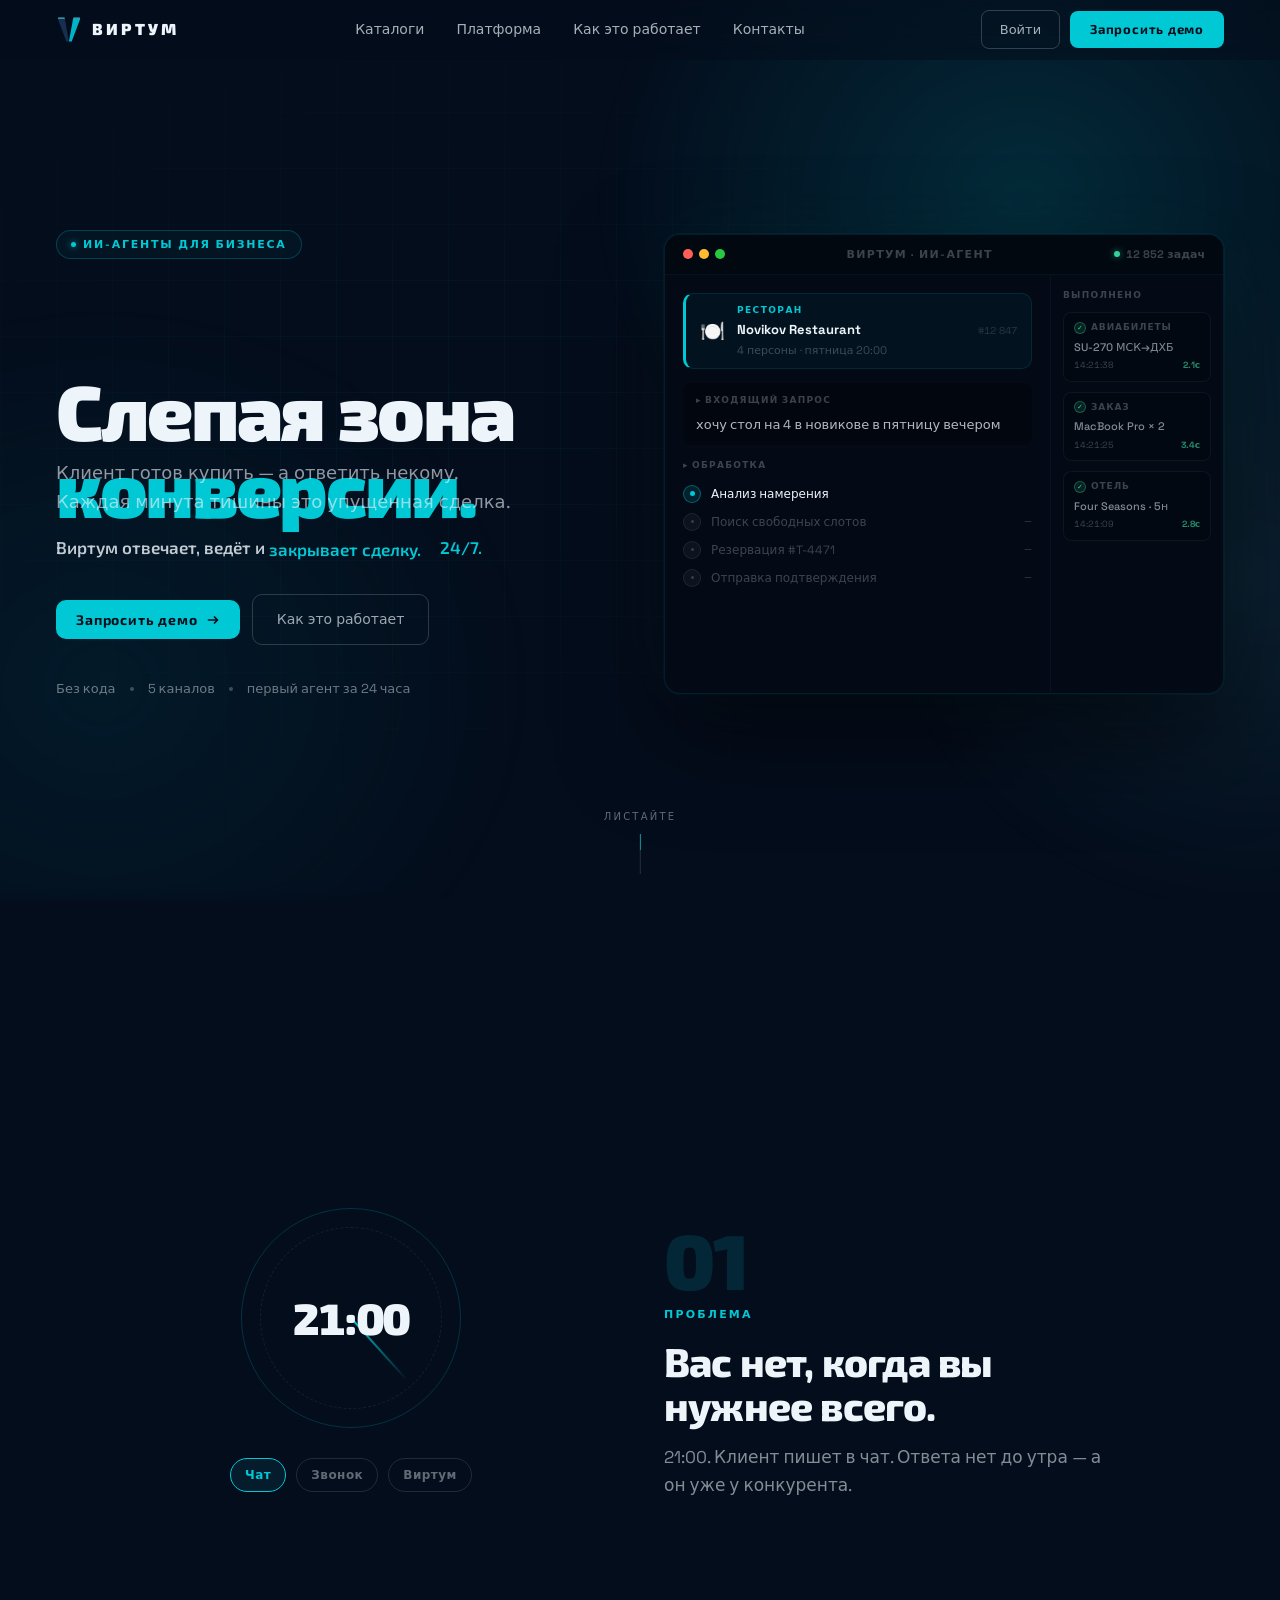
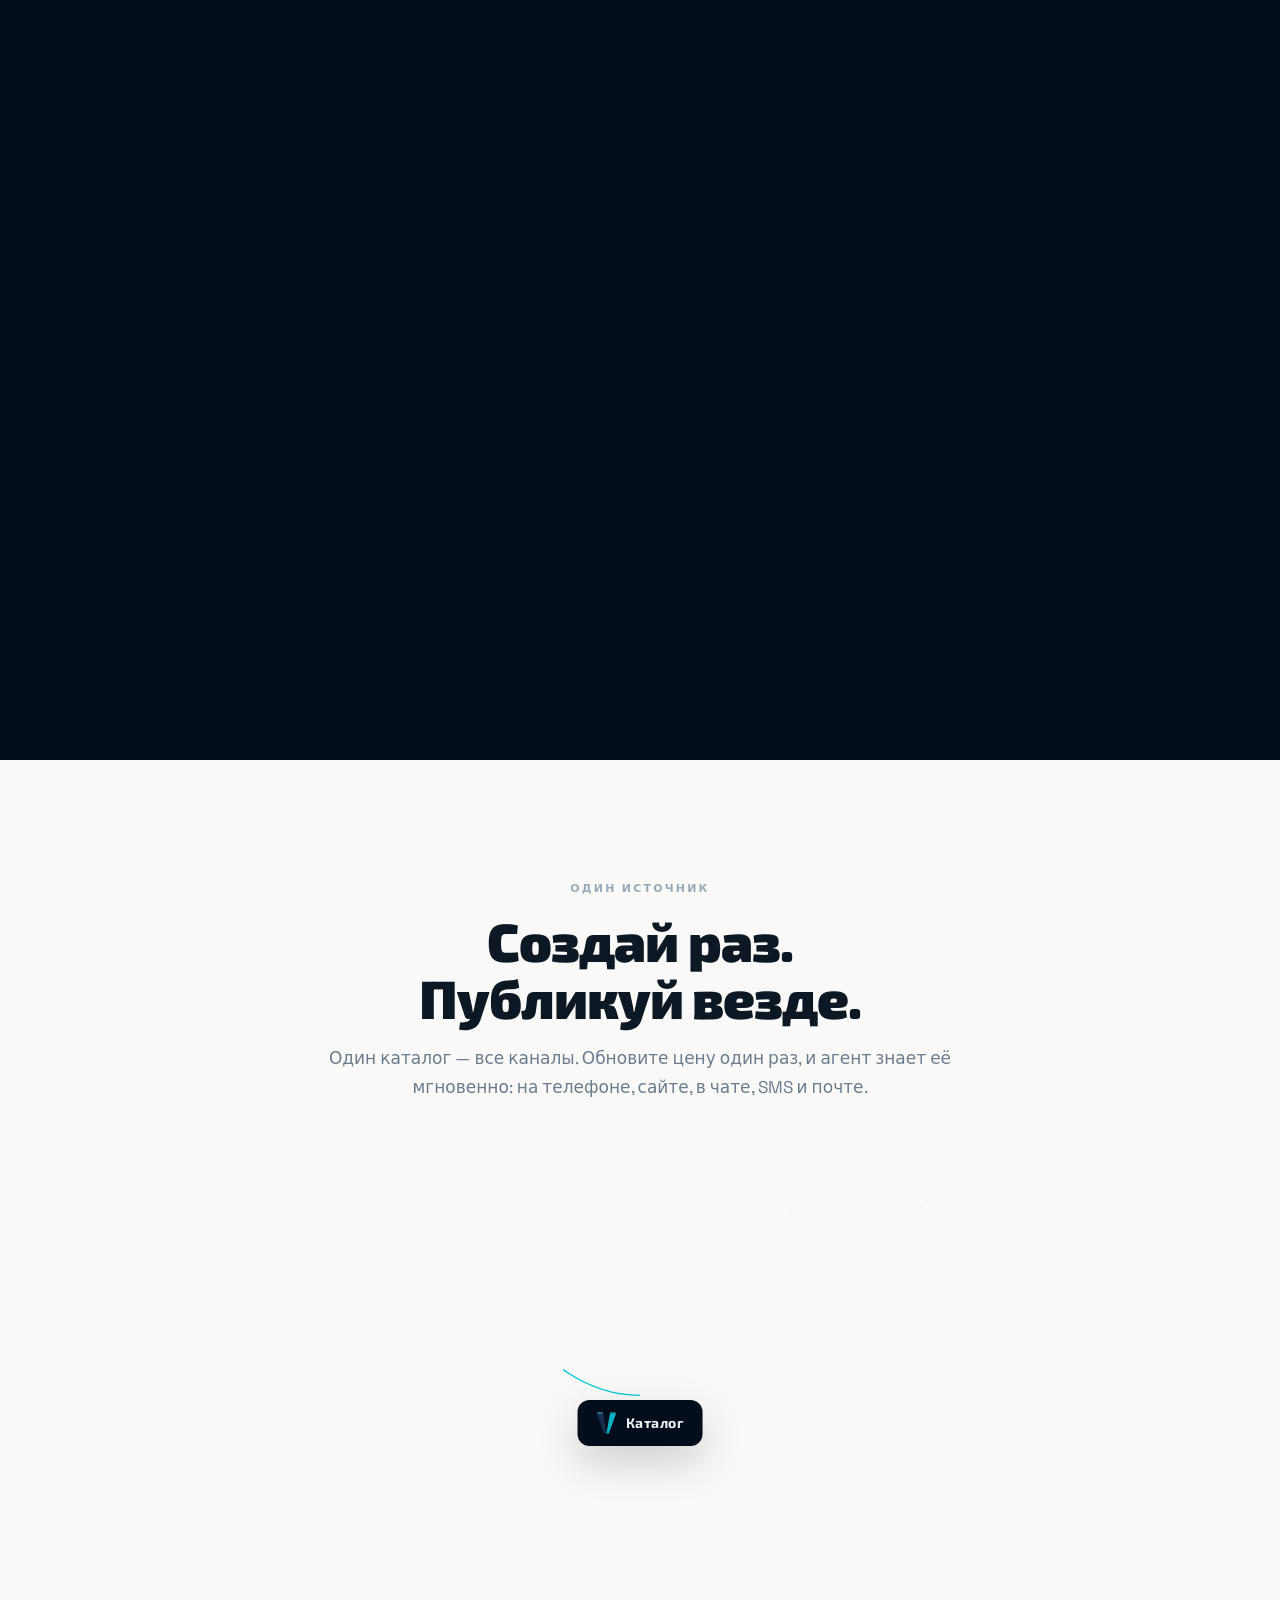
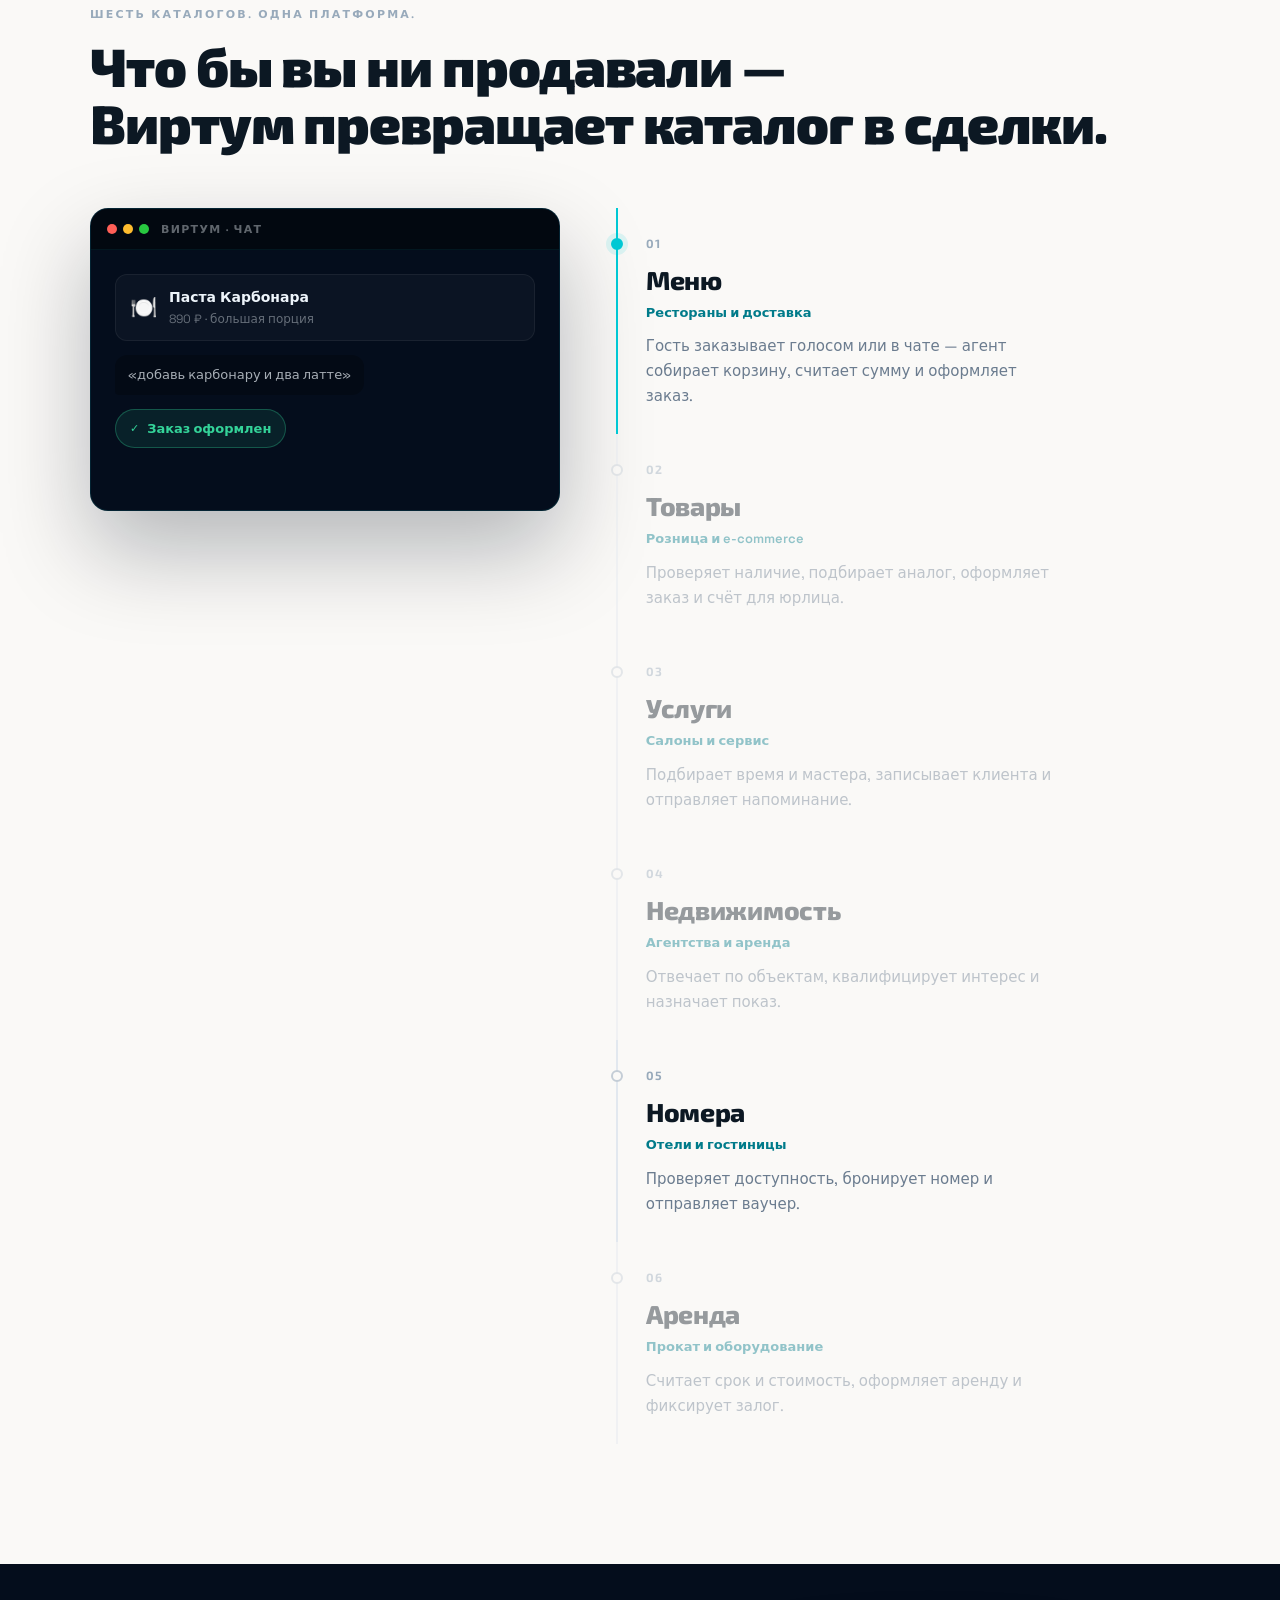
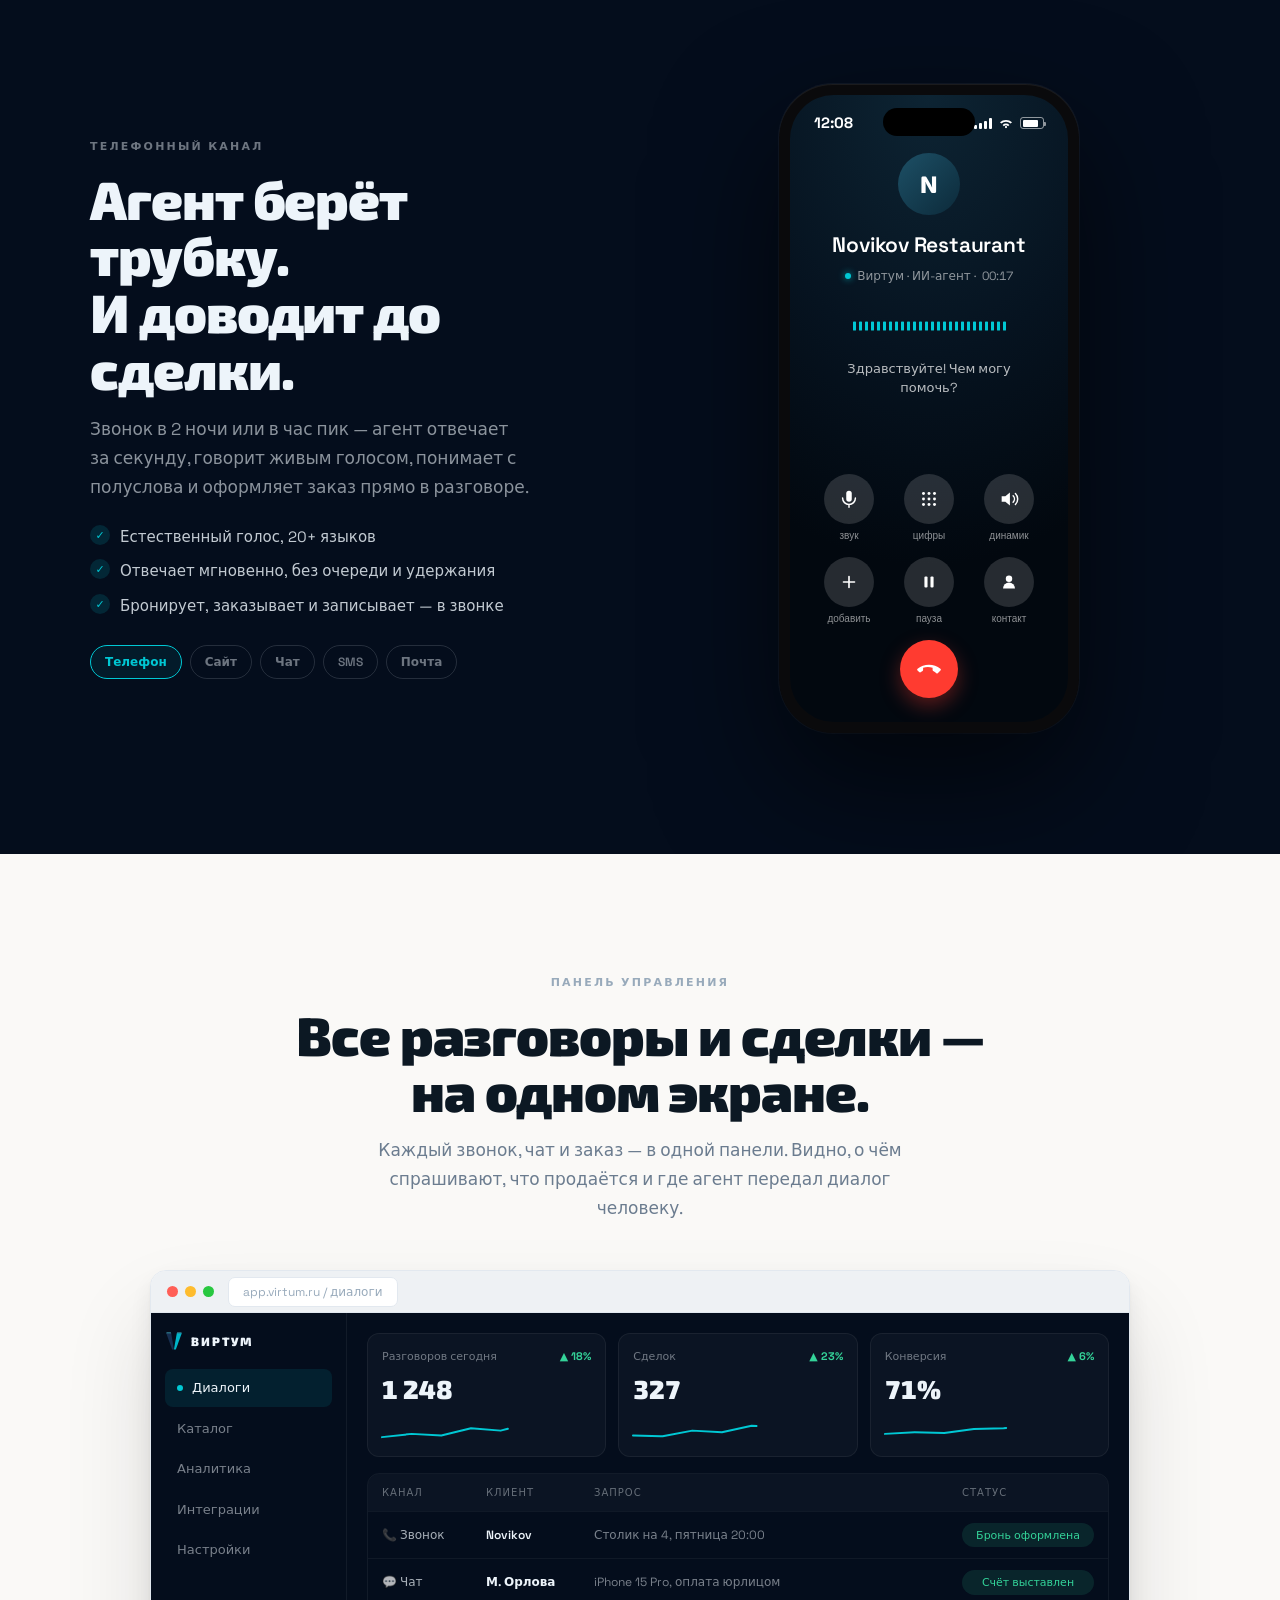
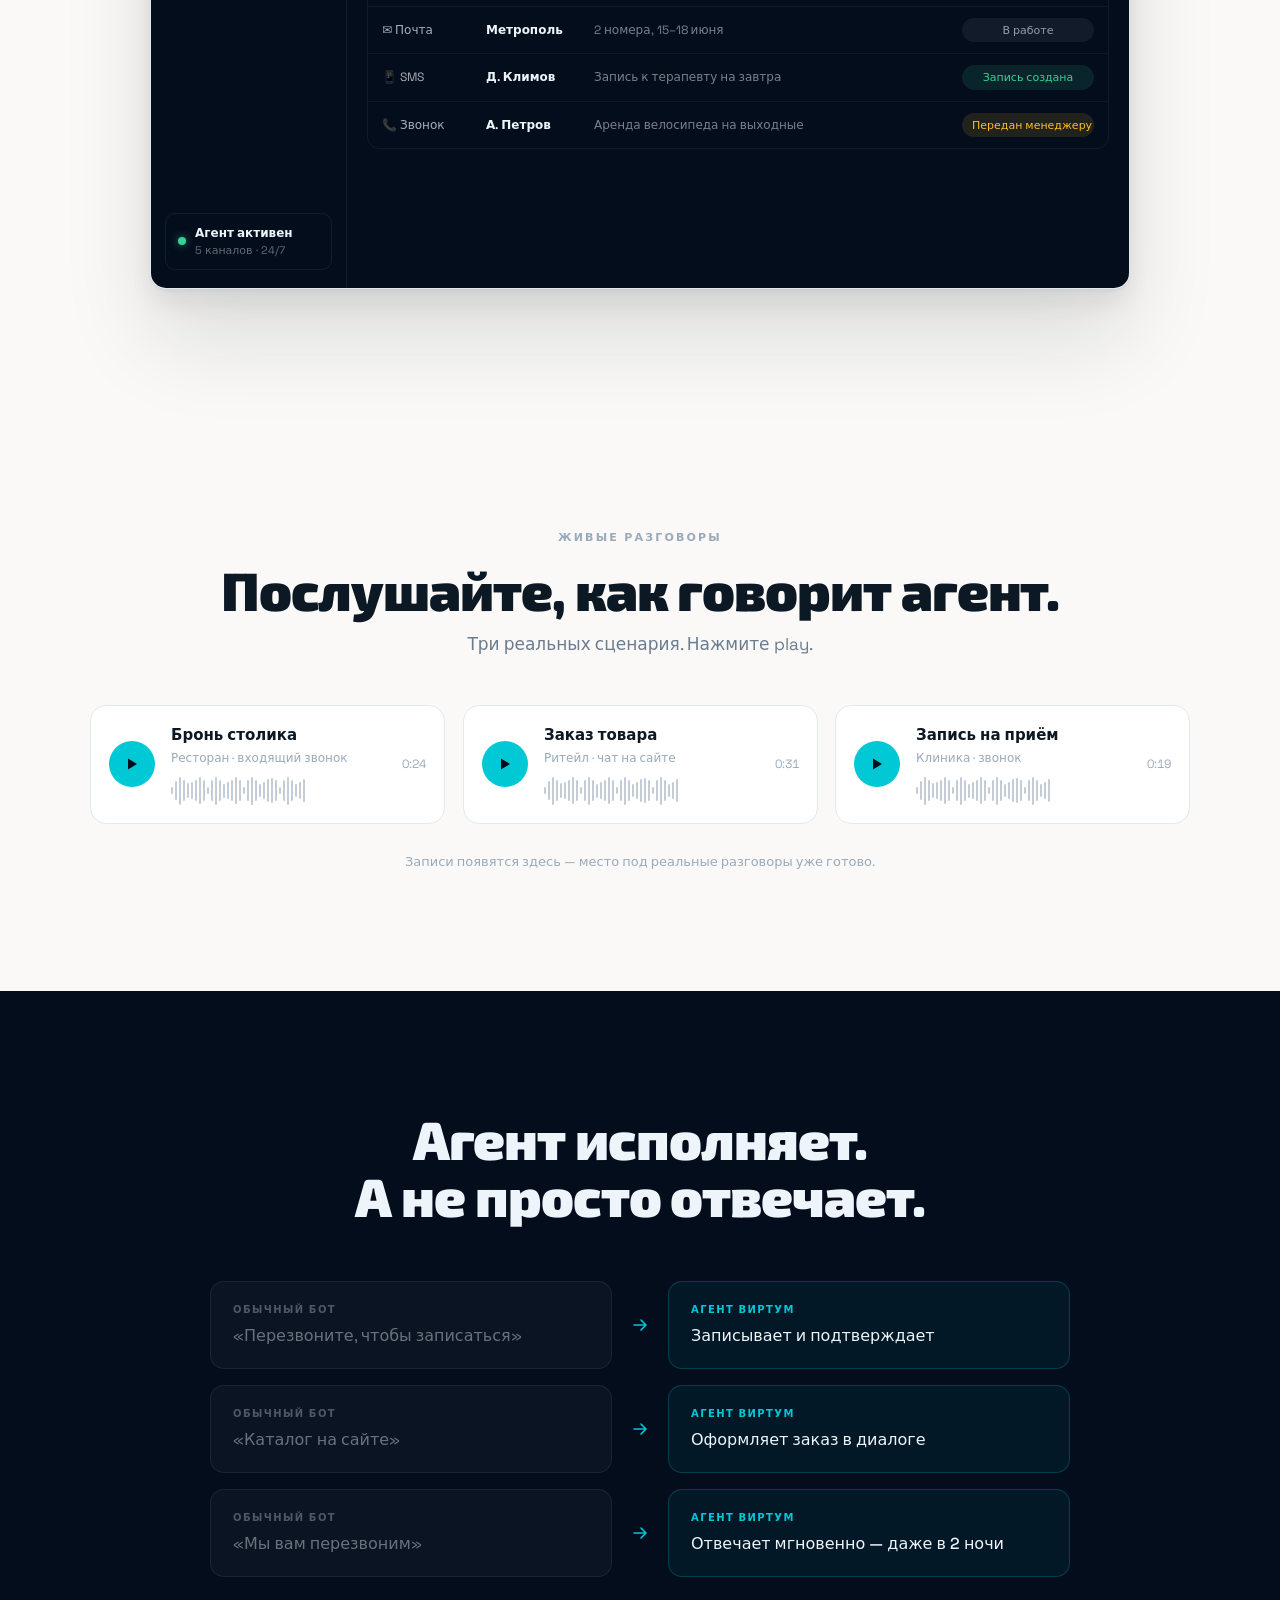
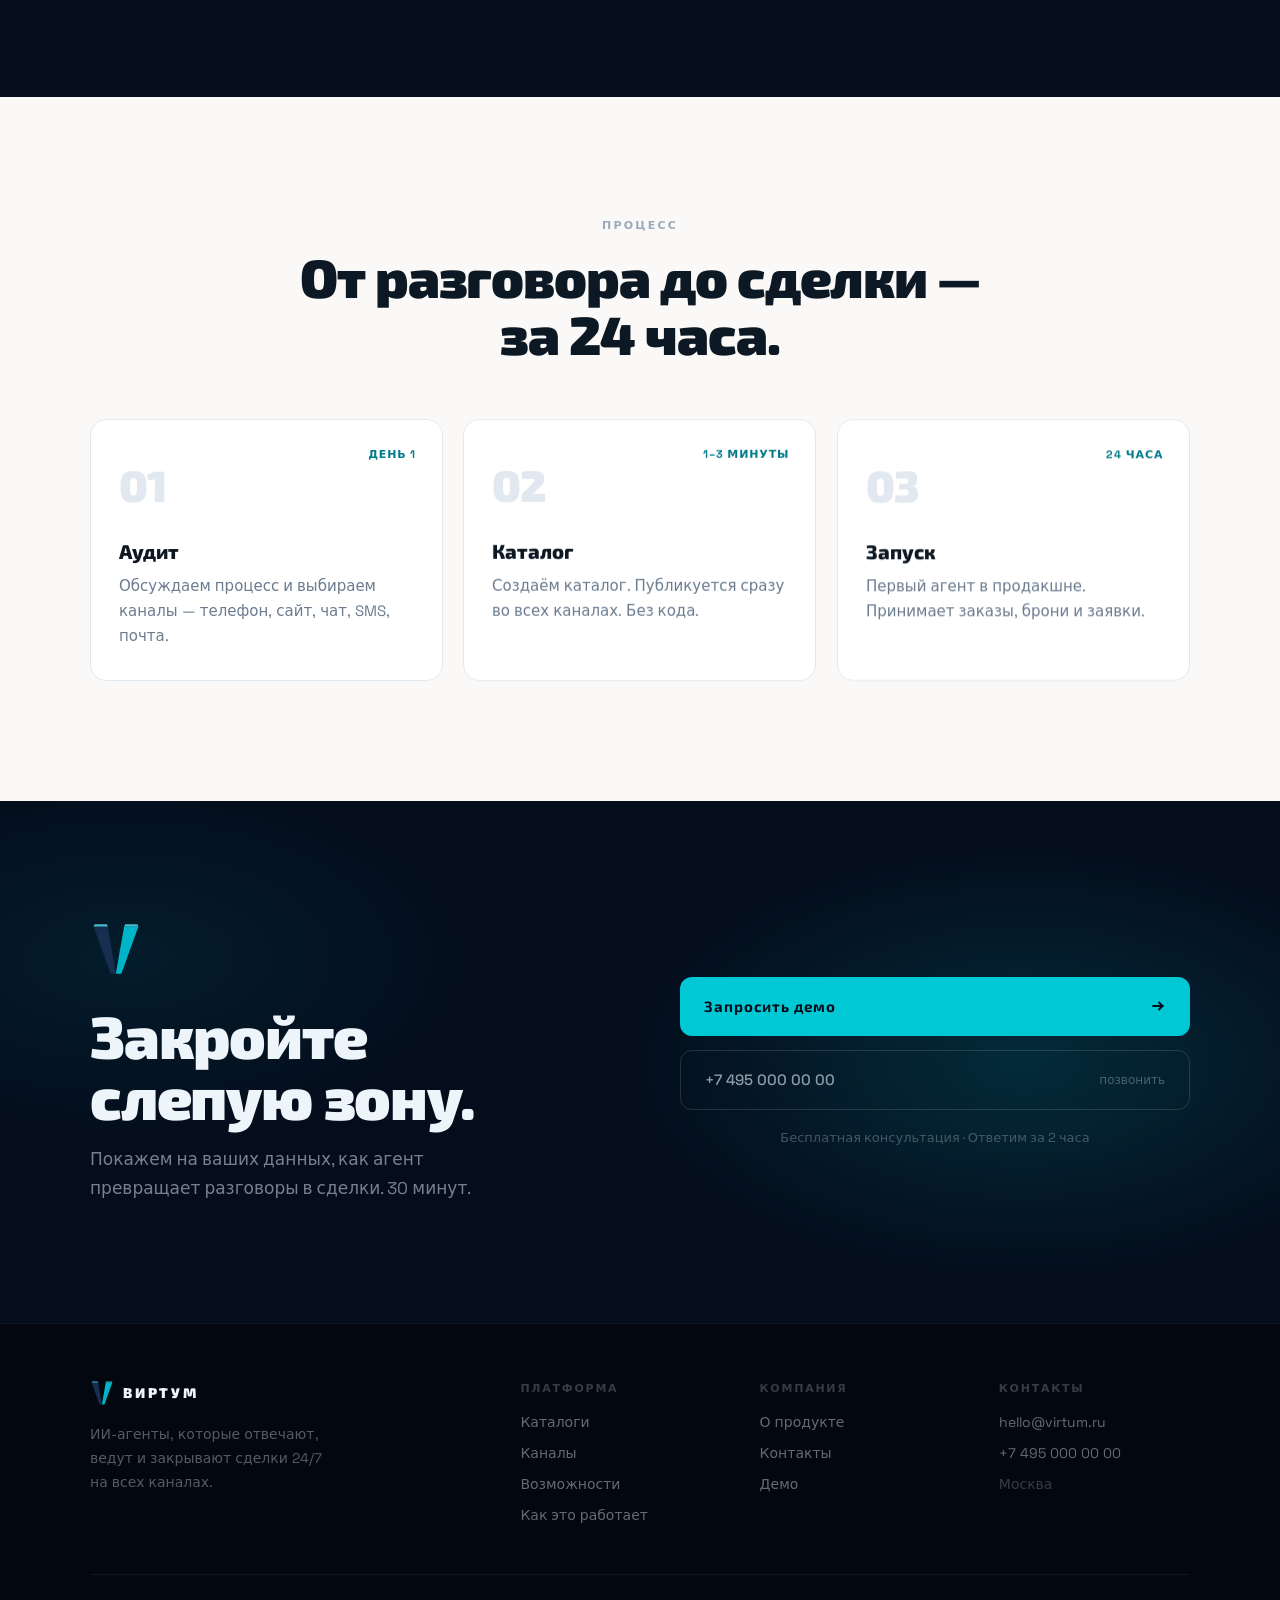
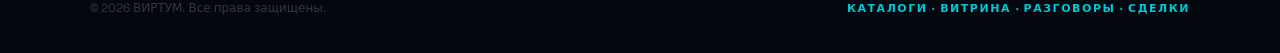
==== commit 40172590: "Add platform components: iPhone Call UI, dashboard mockup, audio section - iPhone frame + iOS Call U" ====
--- a/index.html
+++ b/index.html
@@ -54,8 +54,8 @@
     <span class="nav__word">ВИРТУМ</span>
   </a>
   <div class="nav__links">
-    <a href="#story" class="nav-link">Проблема</a>
-    <a href="#catalogs" class="nav-link">Платформа</a>
+    <a href="#catalogs" class="nav-link">Каталоги</a>
+    <a href="#platform" class="nav-link">Платформа</a>
     <a href="#how" class="nav-link">Как это работает</a>
     <a href="#contact" class="nav-link">Контакты</a>
   </div>
@@ -69,8 +69,8 @@
 </nav>
 
 <div class="mobile-menu" id="mobile-menu" hidden>
-  <a href="#story" class="mobile-menu__link">Проблема</a>
-  <a href="#catalogs" class="mobile-menu__link">Платформа</a>
+  <a href="#catalogs" class="mobile-menu__link">Каталоги</a>
+  <a href="#platform" class="mobile-menu__link">Платформа</a>
   <a href="#how" class="mobile-menu__link">Как это работает</a>
   <a href="#contact" class="mobile-menu__link">Контакты</a>
   <a href="#contact" class="btn btn--teal mobile-menu__cta">Запросить демо</a>
@@ -260,6 +260,208 @@
   </div>
 </section>
 
+<!-- PLATFORM: phone call (iPhone frame + Call UI) ───────── -->
+<section id="platform" class="platform">
+  <div class="platform__inner">
+    <div class="platform__copy reveal">
+      <div class="eyebrow eyebrow--light">ТЕЛЕФОННЫЙ КАНАЛ</div>
+      <h2 class="section-title section-title--light">Агент берёт трубку.<br>И доводит до сделки.</h2>
+      <p class="platform__sub">Звонок в 2 ночи или в час пик — агент отвечает за секунду, говорит живым голосом, понимает с полуслова и оформляет заказ прямо в разговоре.</p>
+      <ul class="platform__points">
+        <li>Естественный голос, 20+ языков</li>
+        <li>Отвечает мгновенно, без очереди и удержания</li>
+        <li>Бронирует, заказывает и записывает — в звонке</li>
+      </ul>
+      <div class="platform__chips" aria-label="Каналы">
+        <span class="ch-chip is-on">Телефон</span>
+        <span class="ch-chip">Сайт</span>
+        <span class="ch-chip">Чат</span>
+        <span class="ch-chip">SMS</span>
+        <span class="ch-chip">Почта</span>
+      </div>
+    </div>
+
+    <div class="platform__device reveal">
+      <div class="phone" role="img" aria-label="ИИ-агент Виртум во время телефонного звонка">
+        <span class="phone__island"></span>
+        <div class="phone__screen">
+          <!-- frame slot: replace this .call block with a screenshot/video later -->
+          <div class="call">
+            <div class="call__status">
+              <span class="call__time">12:08</span>
+              <span class="call__sys">
+                <span class="call__signal"><i></i><i></i><i></i><i></i></span>
+                <svg class="call__wifi" width="16" height="12" viewBox="0 0 16 12" fill="currentColor" aria-hidden="true"><path d="M8 11.2a1.1 1.1 0 100-2.2 1.1 1.1 0 000 2.2zM4.6 7.9l1.3 1.3a3 3 0 014.2 0l1.3-1.3a4.8 4.8 0 00-6.8 0zM2 5.3l1.3 1.3a7 7 0 019.4 0L14 5.3a8.8 8.8 0 00-12 0z"/></svg>
+                <span class="call__batt"><b></b></span>
+              </span>
+            </div>
+
+            <div class="call__top">
+              <div class="call__avatar">N</div>
+              <div class="call__name">Novikov Restaurant</div>
+              <div class="call__state"><span class="call__dot"></span>Виртум · ИИ-агент · <span id="call-timer">00:14</span></div>
+            </div>
+
+            <div class="call__wave" id="call-wave" aria-hidden="true"></div>
+            <div class="call__caption" id="call-caption">Слушаю вас…</div>
+
+            <div class="call__controls">
+              <button class="call__ctrl" aria-label="Без звука"><svg width="22" height="22" viewBox="0 0 24 24" fill="currentColor"><path d="M12 3a3 3 0 00-3 3v6a3 3 0 006 0V6a3 3 0 00-3-3z"/><path d="M5 11a7 7 0 0014 0M12 18v3" stroke="currentColor" stroke-width="1.6" fill="none" stroke-linecap="round"/></svg><span>звук</span></button>
+              <button class="call__ctrl" aria-label="Клавиатура"><svg width="22" height="22" viewBox="0 0 24 24" fill="currentColor"><circle cx="6" cy="6" r="1.6"/><circle cx="12" cy="6" r="1.6"/><circle cx="18" cy="6" r="1.6"/><circle cx="6" cy="12" r="1.6"/><circle cx="12" cy="12" r="1.6"/><circle cx="18" cy="12" r="1.6"/><circle cx="6" cy="18" r="1.6"/><circle cx="12" cy="18" r="1.6"/><circle cx="18" cy="18" r="1.6"/></svg><span>цифры</span></button>
+              <button class="call__ctrl" aria-label="Динамик"><svg width="22" height="22" viewBox="0 0 24 24" fill="currentColor"><path d="M4 9v6h4l5 4V5L8 9H4z"/><path d="M16.5 8.5a5 5 0 010 7M19 6a8.5 8.5 0 010 12" stroke="currentColor" stroke-width="1.6" fill="none" stroke-linecap="round"/></svg><span>динамик</span></button>
+              <button class="call__ctrl" aria-label="Добавить"><svg width="22" height="22" viewBox="0 0 24 24" fill="none" stroke="currentColor" stroke-width="1.8" stroke-linecap="round"><path d="M12 6v12M6 12h12"/></svg><span>добавить</span></button>
+              <button class="call__ctrl" aria-label="Удержать"><svg width="22" height="22" viewBox="0 0 24 24" fill="currentColor"><rect x="7" y="6" width="3.4" height="12" rx="1.2"/><rect x="13.6" y="6" width="3.4" height="12" rx="1.2"/></svg><span>пауза</span></button>
+              <button class="call__ctrl" aria-label="Контакты"><svg width="22" height="22" viewBox="0 0 24 24" fill="currentColor"><circle cx="12" cy="8.5" r="3.5"/><path d="M5.5 19a6.5 6.5 0 0113 0z"/></svg><span>контакт</span></button>
+            </div>
+
+            <button class="call__end" aria-label="Завершить звонок">
+              <svg width="26" height="26" viewBox="0 0 24 24" fill="#fff" aria-hidden="true"><path d="M21 15.5c-1.2 0-2.4-.2-3.5-.6a1 1 0 00-1 .3l-1.5 1.5a14 14 0 01-6.2-6.2L10.3 9a1 1 0 00.2-1A11 11 0 019.9 4.5 1 1 0 009 3.6H5.4a1 1 0 00-1 1.1A16.5 16.5 0 0019.3 19.6a1 1 0 001.1-1V16.5a1 1 0 00-.9-1z" transform="rotate(135 12 12)"/></svg>
+            </button>
+          </div>
+        </div>
+      </div>
+    </div>
+  </div>
+</section>
+
+<!-- DASHBOARD (browser frame + swappable slot) ──────────── -->
+<section id="dashboard" class="dashboard">
+  <div class="dashboard__head reveal">
+    <div class="eyebrow">ПАНЕЛЬ УПРАВЛЕНИЯ</div>
+    <h2 class="section-title">Все разговоры и сделки —<br>на одном экране.</h2>
+    <p class="dashboard__sub">Каждый звонок, чат и заказ — в одной панели. Видно, о чём спрашивают, что продаётся и где агент передал диалог человеку.</p>
+  </div>
+
+  <figure class="frame reveal">
+    <div class="frame__chrome">
+      <span class="frame__dots"><i></i><i></i><i></i></span>
+      <span class="frame__url">app.virtum.ru / диалоги</span>
+    </div>
+    <div class="frame__slot">
+      <!-- frame slot: replace this .dash block with a screenshot/video later -->
+      <div class="dash">
+        <aside class="dash__side">
+          <div class="dash__brand"><img src="/assets/logo.svg" width="18" height="20" alt=""><span>ВИРТУМ</span></div>
+          <nav class="dash__nav">
+            <span class="dash__navitem is-on"><span class="dash__navdot"></span>Диалоги</span>
+            <span class="dash__navitem">Каталог</span>
+            <span class="dash__navitem">Аналитика</span>
+            <span class="dash__navitem">Интеграции</span>
+            <span class="dash__navitem">Настройки</span>
+          </nav>
+          <div class="dash__agent">
+            <span class="dash__agent-dot"></span>
+            <div><div class="dash__agent-name">Агент активен</div><div class="dash__agent-sub">5 каналов · 24/7</div></div>
+          </div>
+        </aside>
+
+        <main class="dash__main">
+          <div class="dash__kpis">
+            <div class="kpi">
+              <div class="kpi__label">Разговоров сегодня</div>
+              <div class="kpi__val" data-count="1248">1 248</div>
+              <svg class="kpi__spark" viewBox="0 0 120 32" preserveAspectRatio="none" aria-hidden="true"><path pathLength="1" d="M0,26 L17,22 L34,24 L51,15 L68,18 L85,9 L102,12 L120,4"/></svg>
+              <div class="kpi__trend">▲ 18%</div>
+            </div>
+            <div class="kpi">
+              <div class="kpi__label">Сделок</div>
+              <div class="kpi__val" data-count="327">327</div>
+              <svg class="kpi__spark" viewBox="0 0 120 32" preserveAspectRatio="none" aria-hidden="true"><path pathLength="1" d="M0,24 L17,25 L34,18 L51,20 L68,12 L85,14 L102,7 L120,6"/></svg>
+              <div class="kpi__trend">▲ 23%</div>
+            </div>
+            <div class="kpi">
+              <div class="kpi__label">Конверсия</div>
+              <div class="kpi__val" data-count="71" data-suffix="%">71%</div>
+              <svg class="kpi__spark" viewBox="0 0 120 32" preserveAspectRatio="none" aria-hidden="true"><path pathLength="1" d="M0,22 L17,20 L34,21 L51,16 L68,15 L85,11 L102,10 L120,8"/></svg>
+              <div class="kpi__trend">▲ 6%</div>
+            </div>
+          </div>
+
+          <div class="dash__inbox">
+            <div class="dash__inbox-head"><span>Канал</span><span>Клиент</span><span>Запрос</span><span>Статус</span></div>
+            <div class="dash__row">
+              <span class="dash__ch">📞 Звонок</span><span class="dash__who">Novikov</span>
+              <span class="dash__snip">Столик на 4, пятница 20:00</span>
+              <span class="dash__pill dash__pill--ok">Бронь оформлена</span>
+            </div>
+            <div class="dash__row">
+              <span class="dash__ch">💬 Чат</span><span class="dash__who">М. Орлова</span>
+              <span class="dash__snip">iPhone 15 Pro, оплата юрлицом</span>
+              <span class="dash__pill dash__pill--ok">Счёт выставлен</span>
+            </div>
+            <div class="dash__row">
+              <span class="dash__ch">✉️ Почта</span><span class="dash__who">Метрополь</span>
+              <span class="dash__snip">2 номера, 15–18 июня</span>
+              <span class="dash__pill">В работе</span>
+            </div>
+            <div class="dash__row">
+              <span class="dash__ch">📱 SMS</span><span class="dash__who">Д. Климов</span>
+              <span class="dash__snip">Запись к терапевту на завтра</span>
+              <span class="dash__pill dash__pill--ok">Запись создана</span>
+            </div>
+            <div class="dash__row">
+              <span class="dash__ch">📞 Звонок</span><span class="dash__who">А. Петров</span>
+              <span class="dash__snip">Аренда велосипеда на выходные</span>
+              <span class="dash__pill dash__pill--warn">Передан менеджеру</span>
+            </div>
+          </div>
+        </main>
+      </div>
+    </div>
+  </figure>
+</section>
+
+<!-- LISTEN: audio samples ───────────────────────────────── -->
+<section id="listen" class="listen">
+  <div class="listen__head reveal">
+    <div class="eyebrow">ЖИВЫЕ РАЗГОВОРЫ</div>
+    <h2 class="section-title">Послушайте, как говорит агент.</h2>
+    <p class="listen__sub">Три реальных сценария. Нажмите play.</p>
+  </div>
+
+  <div class="listen__grid">
+    <article class="audio reveal" data-audio="/assets/audio/restoran.mp3" data-dur="24">
+      <button class="audio__play" aria-label="Слушать: бронь столика">
+        <svg class="audio__icon-play" width="16" height="16" viewBox="0 0 16 16" fill="currentColor" aria-hidden="true"><path d="M4 2.5v11l9-5.5z"/></svg>
+        <svg class="audio__icon-pause" width="16" height="16" viewBox="0 0 16 16" fill="currentColor" aria-hidden="true"><rect x="3.5" y="3" width="3" height="10" rx="1"/><rect x="9.5" y="3" width="3" height="10" rx="1"/></svg>
+      </button>
+      <div class="audio__mid">
+        <div class="audio__title">Бронь столика</div>
+        <div class="audio__sub">Ресторан · входящий звонок</div>
+        <div class="audio__wave" aria-hidden="true"></div>
+      </div>
+      <div class="audio__time">0:24</div>
+    </article>
+
+    <article class="audio reveal" data-audio="/assets/audio/zakaz.mp3" data-dur="31">
+      <button class="audio__play" aria-label="Слушать: заказ товара">
+        <svg class="audio__icon-play" width="16" height="16" viewBox="0 0 16 16" fill="currentColor" aria-hidden="true"><path d="M4 2.5v11l9-5.5z"/></svg>
+        <svg class="audio__icon-pause" width="16" height="16" viewBox="0 0 16 16" fill="currentColor" aria-hidden="true"><rect x="3.5" y="3" width="3" height="10" rx="1"/><rect x="9.5" y="3" width="3" height="10" rx="1"/></svg>
+      </button>
+      <div class="audio__mid">
+        <div class="audio__title">Заказ товара</div>
+        <div class="audio__sub">Ритейл · чат на сайте</div>
+        <div class="audio__wave" aria-hidden="true"></div>
+      </div>
+      <div class="audio__time">0:31</div>
+    </article>
+
+    <article class="audio reveal" data-audio="/assets/audio/zapis.mp3" data-dur="19">
+      <button class="audio__play" aria-label="Слушать: запись на приём">
+        <svg class="audio__icon-play" width="16" height="16" viewBox="0 0 16 16" fill="currentColor" aria-hidden="true"><path d="M4 2.5v11l9-5.5z"/></svg>
+        <svg class="audio__icon-pause" width="16" height="16" viewBox="0 0 16 16" fill="currentColor" aria-hidden="true"><rect x="3.5" y="3" width="3" height="10" rx="1"/><rect x="9.5" y="3" width="3" height="10" rx="1"/></svg>
+      </button>
+      <div class="audio__mid">
+        <div class="audio__title">Запись на приём</div>
+        <div class="audio__sub">Клиника · звонок</div>
+        <div class="audio__wave" aria-hidden="true"></div>
+      </div>
+      <div class="audio__time">0:19</div>
+    </article>
+  </div>
+  <p class="listen__note reveal">Записи появятся здесь — место под реальные разговоры уже готово.</p>
+</section>
+
 <!-- DIFFERENTIATOR ───────────────────────────────────── -->
 <section id="diff" class="diff">
   <div class="diff__inner">
--- a/styles.css
+++ b/styles.css
@@ -347,6 +347,123 @@
 @keyframes blink { 0%,100% { opacity: 1; } 50% { opacity: 0; } }
 
 /* ============================================================
+   PLATFORM — phone call (iPhone frame + iOS Call UI)
+   ============================================================ */
+.platform { background: var(--dark); padding: 120px var(--pad); position: relative; overflow: hidden; }
+.platform__inner { max-width: var(--maxw); margin: 0 auto; display: grid; grid-template-columns: 1fr 1fr; gap: 56px; align-items: center; }
+.eyebrow--light { color: rgba(237,244,250,.45); }
+.platform__sub { font-size: 17px; color: rgba(237,244,250,.58); line-height: 1.7; margin: 18px 0 24px; max-width: 440px; }
+.platform__points { list-style: none; display: flex; flex-direction: column; gap: 12px; margin-bottom: 28px; }
+.platform__points li { position: relative; padding-left: 30px; color: rgba(237,244,250,.82); font-size: 15px; }
+.platform__points li::before { content: "✓"; position: absolute; left: 0; top: -1px; width: 20px; height: 20px; border-radius: 50%; background: rgba(0,200,212,.14); color: var(--teal); font-size: 11px; display: flex; align-items: center; justify-content: center; }
+.platform__chips { display: flex; gap: 8px; flex-wrap: wrap; }
+.ch-chip { font-size: 12px; font-weight: 600; padding: 7px 14px; border-radius: 100px; border: 1px solid rgba(237,244,250,.14); color: rgba(237,244,250,.45); }
+.ch-chip.is-on { border-color: var(--teal); color: var(--teal); background: rgba(0,200,212,.08); }
+.platform__device { display: flex; justify-content: center; }
+
+/* iPhone frame */
+.phone { width: 300px; max-width: 80vw; aspect-ratio: 390 / 844; background: #0a0a0c; border-radius: 54px; padding: 11px; position: relative; box-shadow: 0 50px 120px rgba(0,0,0,.6), 0 0 0 1px rgba(255,255,255,.05), inset 0 1px 0 rgba(255,255,255,.07); animation: floatY 6s ease-in-out infinite; }
+.phone__island { position: absolute; top: 24px; left: 50%; transform: translateX(-50%); width: 92px; height: 28px; background: #000; border-radius: 16px; z-index: 4; }
+.phone__screen { width: 100%; height: 100%; border-radius: 44px; overflow: hidden; position: relative; background: radial-gradient(120% 75% at 50% 0%, #0d2433 0%, #061320 55%, #02080f 100%); }
+
+/* iOS call UI */
+.call { position: absolute; inset: 0; display: flex; flex-direction: column; padding: 52px 20px 24px; color: #fff; text-align: center; }
+.call__status { position: absolute; top: 17px; left: 24px; right: 24px; display: flex; justify-content: space-between; align-items: center; }
+.call__time { font-size: 15px; font-weight: 700; }
+.call__sys { display: flex; align-items: center; gap: 6px; }
+.call__signal { display: flex; align-items: flex-end; gap: 2px; height: 11px; }
+.call__signal i { width: 3px; background: #fff; border-radius: 1px; }
+.call__signal i:nth-child(1) { height: 4px; } .call__signal i:nth-child(2) { height: 6px; } .call__signal i:nth-child(3) { height: 8px; } .call__signal i:nth-child(4) { height: 11px; }
+.call__wifi { color: #fff; }
+.call__batt { width: 24px; height: 12px; border: 1.5px solid rgba(255,255,255,.55); border-radius: 3px; position: relative; padding: 1.5px; }
+.call__batt b { display: block; height: 100%; width: 82%; background: #fff; border-radius: 1px; }
+.call__batt::after { content: ""; position: absolute; right: -3px; top: 3.5px; width: 2px; height: 4px; background: rgba(255,255,255,.55); border-radius: 0 1px 1px 0; }
+.call__top { margin-top: 6px; }
+.call__avatar { width: 62px; height: 62px; border-radius: 50%; background: linear-gradient(135deg, #1d5066, #0c2a3a); display: flex; align-items: center; justify-content: center; font-family: var(--font-d); font-weight: 800; font-size: 24px; margin: 0 auto 14px; }
+.call__name { font-size: 21px; font-weight: 600; letter-spacing: -.01em; }
+.call__state { font-size: 12px; color: rgba(255,255,255,.55); margin-top: 6px; display: flex; align-items: center; gap: 6px; justify-content: center; font-variant-numeric: tabular-nums; }
+.call__dot { width: 6px; height: 6px; border-radius: 50%; background: var(--teal); box-shadow: 0 0 7px rgba(0,200,212,.85); }
+.call__wave { display: flex; align-items: center; justify-content: center; gap: 3px; height: 42px; margin: 20px 0 12px; }
+.call__wave i { width: 3px; height: 100%; background: var(--teal); border-radius: 2px; transform: scaleY(.22); transform-origin: center; animation: eqbar 1s ease-in-out infinite; animation-delay: calc(var(--i) * -.06s); }
+@keyframes eqbar { 0%,100% { transform: scaleY(.2); } 50% { transform: scaleY(1); } }
+.call__caption { font-size: 13px; color: rgba(255,255,255,.72); line-height: 1.5; min-height: 40px; padding: 0 8px; }
+.call__controls { margin-top: auto; display: grid; grid-template-columns: repeat(3, 1fr); gap: 16px 10px; padding: 8px 4px 16px; }
+.call__ctrl { display: flex; flex-direction: column; align-items: center; gap: 6px; background: none; border: 0; color: #fff; cursor: default; font-size: 10px; }
+.call__ctrl svg { width: 50px; height: 50px; padding: 14px; border-radius: 50%; background: rgba(255,255,255,.14); box-sizing: border-box; }
+.call__ctrl span { color: rgba(255,255,255,.55); }
+.call__end { width: 58px; height: 58px; border-radius: 50%; background: #FF3B30; border: 0; display: flex; align-items: center; justify-content: center; margin: 0 auto; cursor: default; box-shadow: 0 8px 20px rgba(255,59,48,.35); }
+
+/* ============================================================
+   DASHBOARD — browser frame + faux app UI
+   ============================================================ */
+.dashboard { background: var(--bg); padding: 120px var(--pad); }
+.dashboard__head { max-width: var(--maxw); margin: 0 auto 48px; text-align: center; }
+.dashboard__head .eyebrow { color: var(--ink-3); }
+.dashboard__sub { font-size: 17px; color: var(--ink-2); line-height: 1.7; margin-top: 16px; max-width: 560px; margin-left: auto; margin-right: auto; }
+
+.frame { max-width: 980px; margin: 0 auto; border-radius: 16px; overflow: hidden; border: 1px solid var(--line); background: #fff; box-shadow: 0 2px 4px rgba(12,24,35,.04), 0 12px 28px rgba(12,24,35,.08), 0 50px 90px rgba(12,24,35,.12); }
+.frame__chrome { height: 42px; background: #EEF1F4; border-bottom: 1px solid var(--line); display: flex; align-items: center; gap: 14px; padding: 0 16px; }
+.frame__dots { display: flex; gap: 7px; }
+.frame__dots i { width: 11px; height: 11px; border-radius: 50%; }
+.frame__dots i:nth-child(1) { background: #FF5F57; } .frame__dots i:nth-child(2) { background: #FEBC2E; } .frame__dots i:nth-child(3) { background: #28C840; }
+.frame__url { font-size: 12px; color: var(--ink-3); background: #fff; border: 1px solid var(--line); padding: 5px 14px; border-radius: 7px; }
+.frame__slot { aspect-ratio: 16 / 9.4; overflow: hidden; background: var(--dark); }
+
+.dash { display: grid; grid-template-columns: 196px 1fr; height: 100%; background: var(--dark); color: var(--on-dark); }
+.dash__side { border-right: 1px solid rgba(255,255,255,.06); padding: 18px 14px; display: flex; flex-direction: column; gap: 18px; }
+.dash__brand { display: flex; align-items: center; gap: 8px; font-family: var(--font-d); font-weight: 900; letter-spacing: .16em; font-size: 12px; color: var(--on-dark); }
+.dash__nav { display: flex; flex-direction: column; gap: 3px; }
+.dash__navitem { padding: 9px 12px; border-radius: 8px; color: rgba(237,244,250,.5); font-size: 13px; display: flex; align-items: center; gap: 9px; }
+.dash__navitem.is-on { background: rgba(0,200,212,.1); color: var(--on-dark); }
+.dash__navdot { width: 6px; height: 6px; border-radius: 50%; background: var(--teal); }
+.dash__agent { margin-top: auto; display: flex; gap: 9px; align-items: center; padding: 10px 12px; border: 1px solid rgba(255,255,255,.07); border-radius: 10px; }
+.dash__agent-dot { width: 8px; height: 8px; border-radius: 50%; background: var(--green); box-shadow: 0 0 8px rgba(52,211,153,.6); flex-shrink: 0; }
+.dash__agent-name { font-size: 12px; font-weight: 600; }
+.dash__agent-sub { font-size: 11px; color: rgba(237,244,250,.4); }
+.dash__main { padding: 20px; display: flex; flex-direction: column; gap: 16px; min-width: 0; }
+.dash__kpis { display: grid; grid-template-columns: repeat(3, 1fr); gap: 12px; }
+.kpi { background: rgba(255,255,255,.03); border: 1px solid rgba(255,255,255,.06); border-radius: 12px; padding: 14px; position: relative; }
+.kpi__label { font-size: 11px; color: rgba(237,244,250,.45); }
+.kpi__val { font-family: var(--font-d); font-weight: 900; font-size: 26px; color: var(--on-dark); margin-top: 4px; font-variant-numeric: tabular-nums; }
+.kpi__spark { width: 100%; height: 26px; margin-top: 8px; display: block; overflow: visible; }
+.kpi__spark path { fill: none; stroke: var(--teal); stroke-width: 2; vector-effect: non-scaling-stroke; stroke-linecap: round; stroke-linejoin: round; }
+.kpi__trend { position: absolute; top: 14px; right: 14px; font-size: 11px; font-weight: 700; color: var(--green); }
+.dash__inbox { border: 1px solid rgba(255,255,255,.06); border-radius: 12px; overflow: hidden; }
+.dash__inbox-head, .dash__row { display: grid; grid-template-columns: 92px 96px 1fr 132px; gap: 12px; padding: 11px 14px; align-items: center; }
+.dash__inbox-head { background: rgba(255,255,255,.03); font-size: 10px; letter-spacing: .1em; color: rgba(237,244,250,.4); text-transform: uppercase; }
+.dash__row { border-top: 1px solid rgba(255,255,255,.05); font-size: 12px; }
+.dash__ch { color: rgba(237,244,250,.7); white-space: nowrap; }
+.dash__who { color: var(--on-dark); font-weight: 600; }
+.dash__snip { color: rgba(237,244,250,.5); overflow: hidden; text-overflow: ellipsis; white-space: nowrap; }
+.dash__pill { font-size: 11px; padding: 4px 10px; border-radius: 100px; background: rgba(255,255,255,.06); color: rgba(237,244,250,.6); text-align: center; white-space: nowrap; }
+.dash__pill--ok { background: rgba(52,211,153,.12); color: var(--green); }
+.dash__pill--warn { background: rgba(254,188,46,.12); color: #FEBC2E; }
+
+/* ============================================================
+   LISTEN — audio players
+   ============================================================ */
+.listen { background: var(--bg); padding: 120px var(--pad); }
+.listen__head { max-width: var(--maxw); margin: 0 auto 48px; text-align: center; }
+.listen__head .eyebrow { color: var(--ink-3); }
+.listen__sub { font-size: 17px; color: var(--ink-2); margin-top: 14px; }
+.listen__grid { max-width: var(--maxw); margin: 0 auto; display: grid; grid-template-columns: repeat(3, 1fr); gap: 18px; }
+.audio { display: flex; align-items: center; gap: 16px; background: #fff; border: 1px solid var(--line); border-radius: 16px; padding: 18px; transition: transform .3s, box-shadow .3s; }
+.audio:hover { transform: translateY(-3px); box-shadow: 0 18px 40px rgba(12,24,35,.08); }
+.audio__play { width: 46px; height: 46px; flex-shrink: 0; border-radius: 50%; border: 0; background: var(--teal); color: var(--dark); cursor: pointer; display: flex; align-items: center; justify-content: center; transition: background .2s, transform .2s; }
+.audio__play:hover { background: var(--teal-2); transform: scale(1.06); }
+.audio__icon-pause { display: none; }
+.audio.is-playing .audio__icon-play { display: none; }
+.audio.is-playing .audio__icon-pause { display: block; }
+.audio__mid { flex: 1; min-width: 0; }
+.audio__title { font-weight: 600; font-size: 15px; color: var(--ink); }
+.audio__sub { font-size: 12px; color: var(--ink-3); margin-top: 2px; }
+.audio__wave { display: flex; align-items: center; gap: 2px; height: 28px; margin-top: 10px; overflow: hidden; }
+.audio__wave i { width: 2px; flex-shrink: 0; background: var(--ink-4); border-radius: 2px; height: var(--h, 40%); transform-origin: center; transition: background .2s; }
+.audio.is-playing .audio__wave i { background: var(--teal); animation: eqbar .9s ease-in-out infinite; animation-delay: calc(var(--i) * -.05s); }
+.audio__time { font-size: 12px; color: var(--ink-3); font-variant-numeric: tabular-nums; flex-shrink: 0; }
+.listen__note { text-align: center; font-size: 13px; color: var(--ink-3); margin-top: 28px; }
+
+/* ============================================================
    RESPONSIVE
    ============================================================ */
 @media (max-width: 1080px) {
@@ -383,8 +500,30 @@
   .cta { padding: 90px var(--pad); }
   .cta__inner { grid-template-columns: 1fr; gap: 40px; }
 
+  .platform { padding: 90px var(--pad); }
+  .platform__inner { grid-template-columns: 1fr; gap: 48px; }
+  .platform__copy { max-width: 100%; }
+  .dashboard { padding: 90px var(--pad); }
+  .listen { padding: 90px var(--pad); }
+  .listen__grid { grid-template-columns: 1fr; }
+
   .footer__cols { grid-template-columns: 1fr 1fr; gap: 32px; }
   .footer__brand { grid-column: 1 / -1; }
+}
+
+@media (max-width: 760px) {
+  .frame__slot { aspect-ratio: 3 / 4; }
+  .dash { grid-template-columns: 1fr; }
+  .dash__side { display: none; }
+  .dash__main { padding: 16px; gap: 12px; }
+  .dash__kpis { gap: 8px; }
+  .kpi { padding: 11px; }
+  .kpi__val { font-size: 19px; }
+  .kpi__spark { height: 18px; }
+  .kpi__trend { display: none; }
+  .dash__inbox-head { display: none; }
+  .dash__row { display: flex; flex-wrap: wrap; gap: 4px 8px; }
+  .dash__snip { flex: 1 1 100%; order: 3; }
 }
 
 @media (max-width: 560px) {
@@ -404,7 +543,9 @@
 @media (prefers-reduced-motion: reduce) {
   *, *::before, *::after { animation-duration: .001ms !important; animation-iteration-count: 1 !important; transition-duration: .001ms !important; scroll-behavior: auto !important; }
   .reveal, .line__inner { opacity: 1 !important; transform: none !important; }
-  .hero__float, .hero__aurora, .cta__aurora { animation: none; }
+  .hero__float, .hero__aurora, .cta__aurora, .phone { animation: none; }
   .rotator__list { animation: none; }
   .fan__node { opacity: 1 !important; transform: none !important; }
-}
+  .call__wave i { animation: none; transform: scaleY(.6); }
+  .audio.is-playing .audio__wave i { animation: none; }
+}
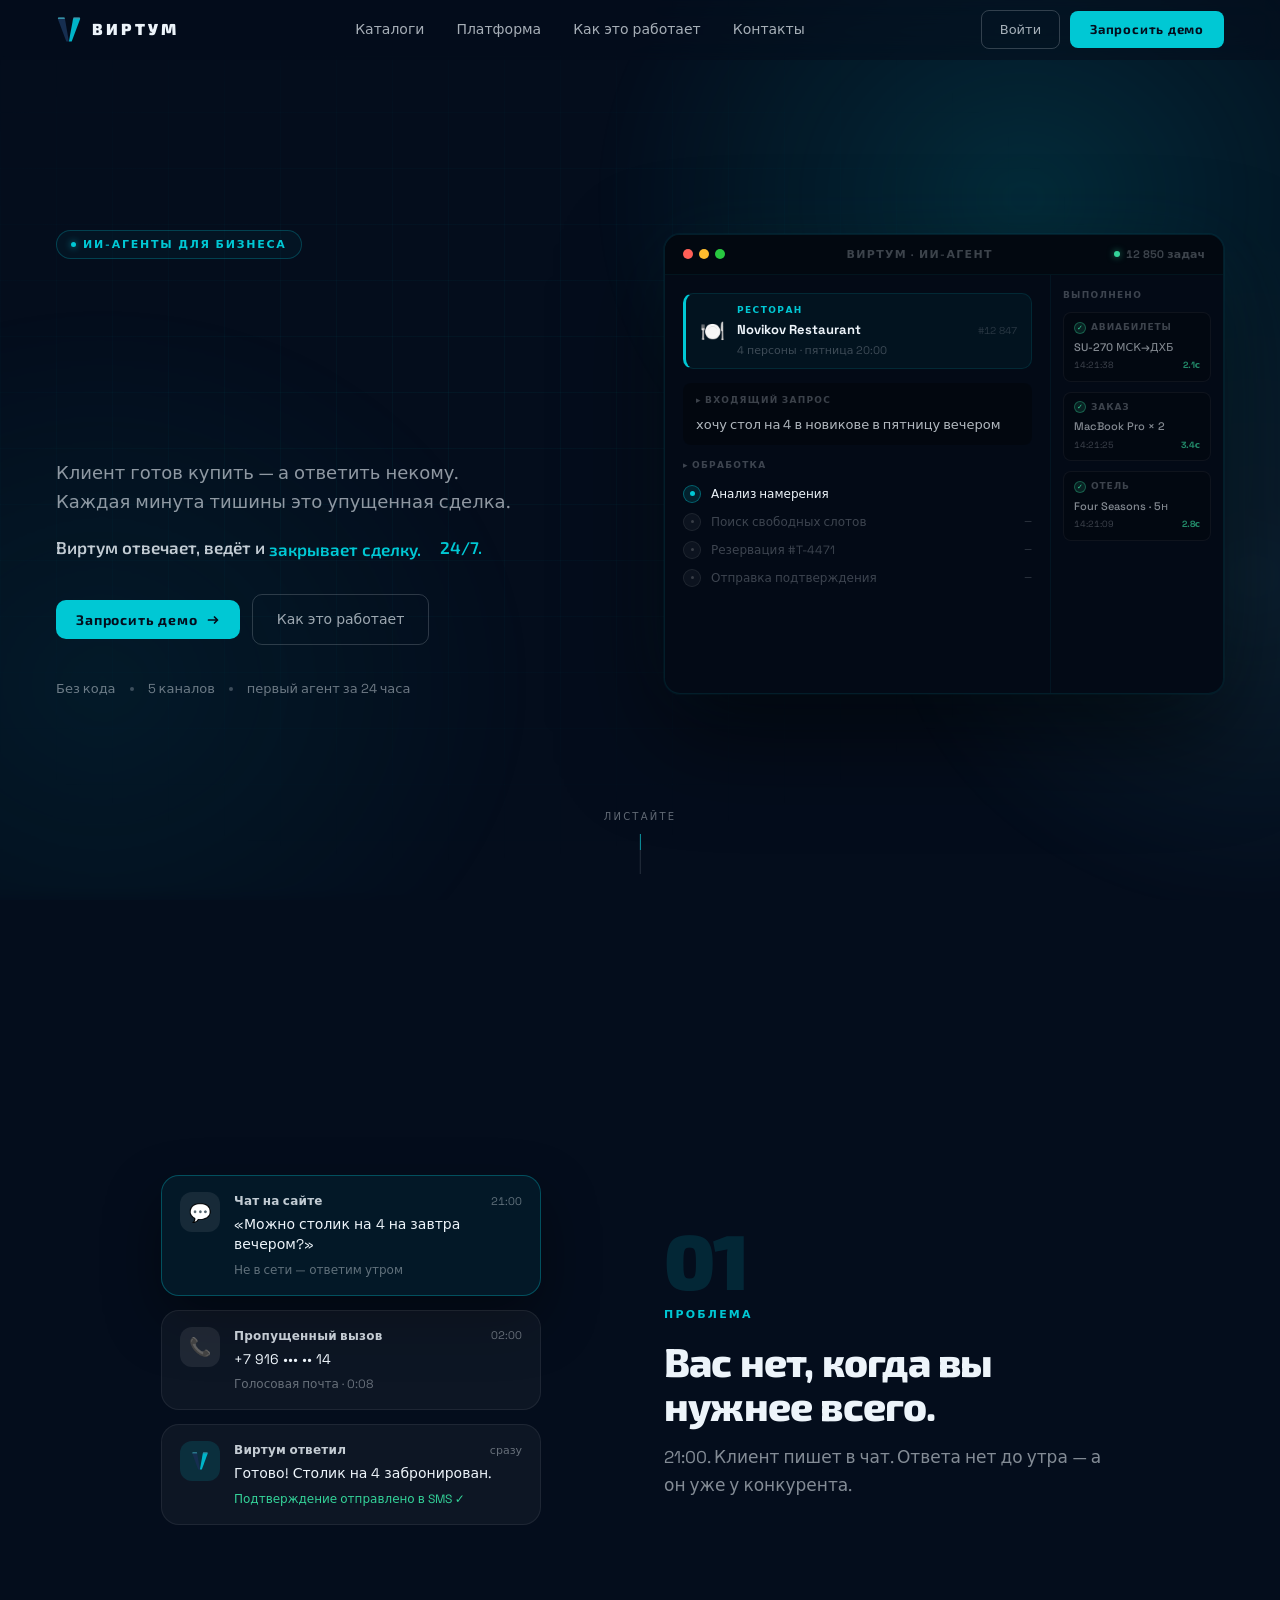
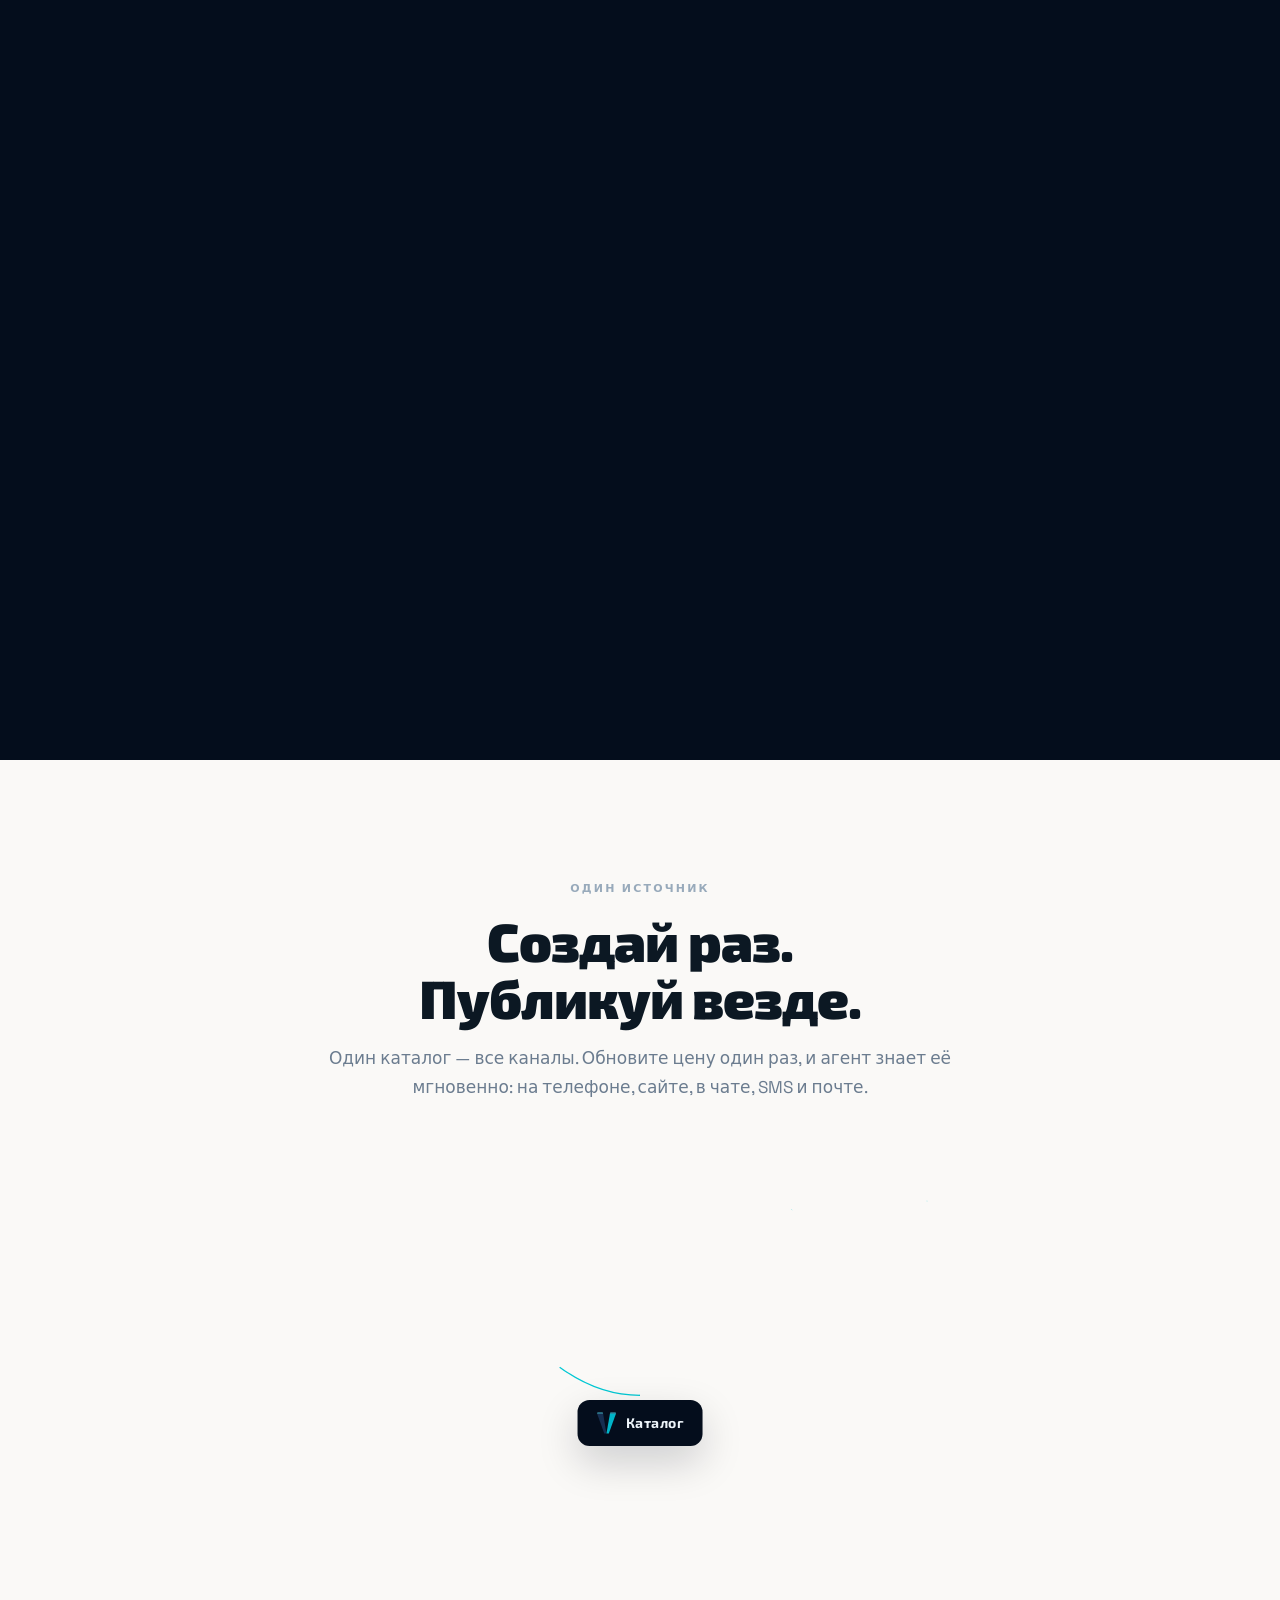
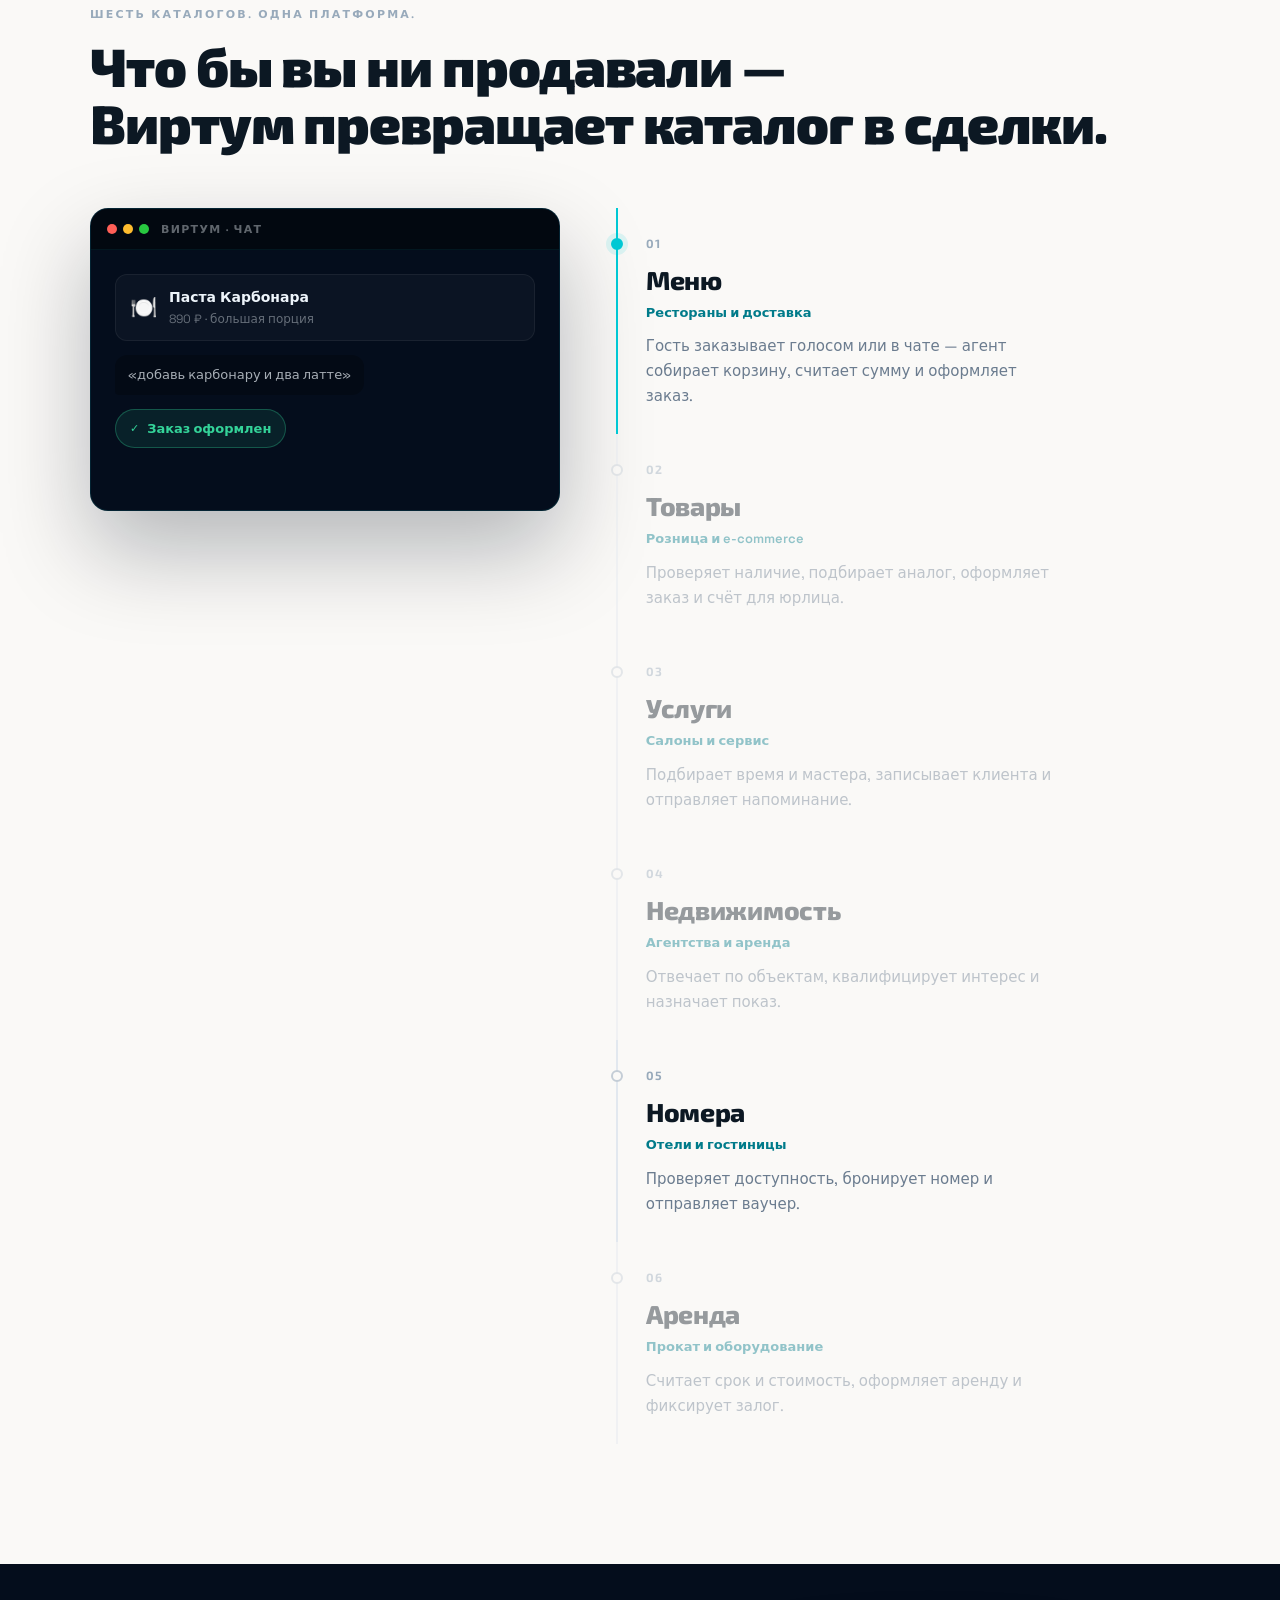
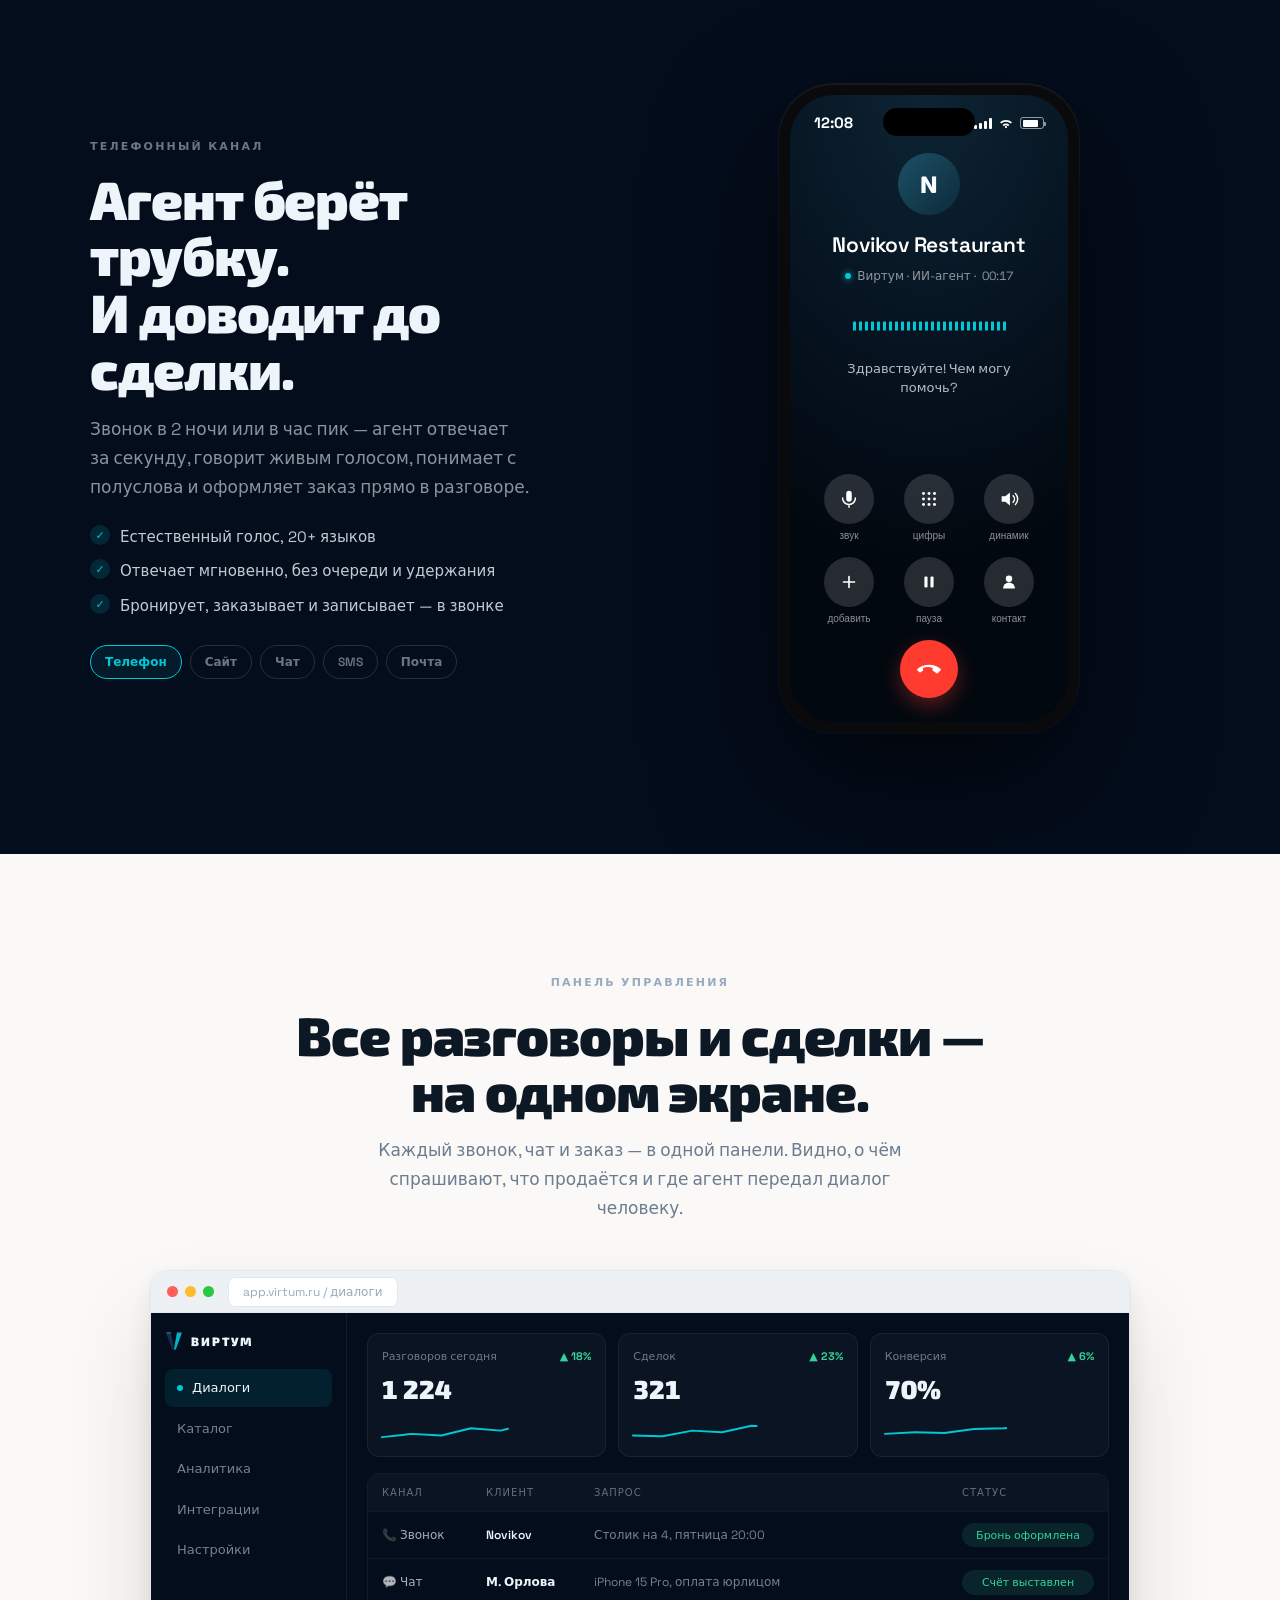
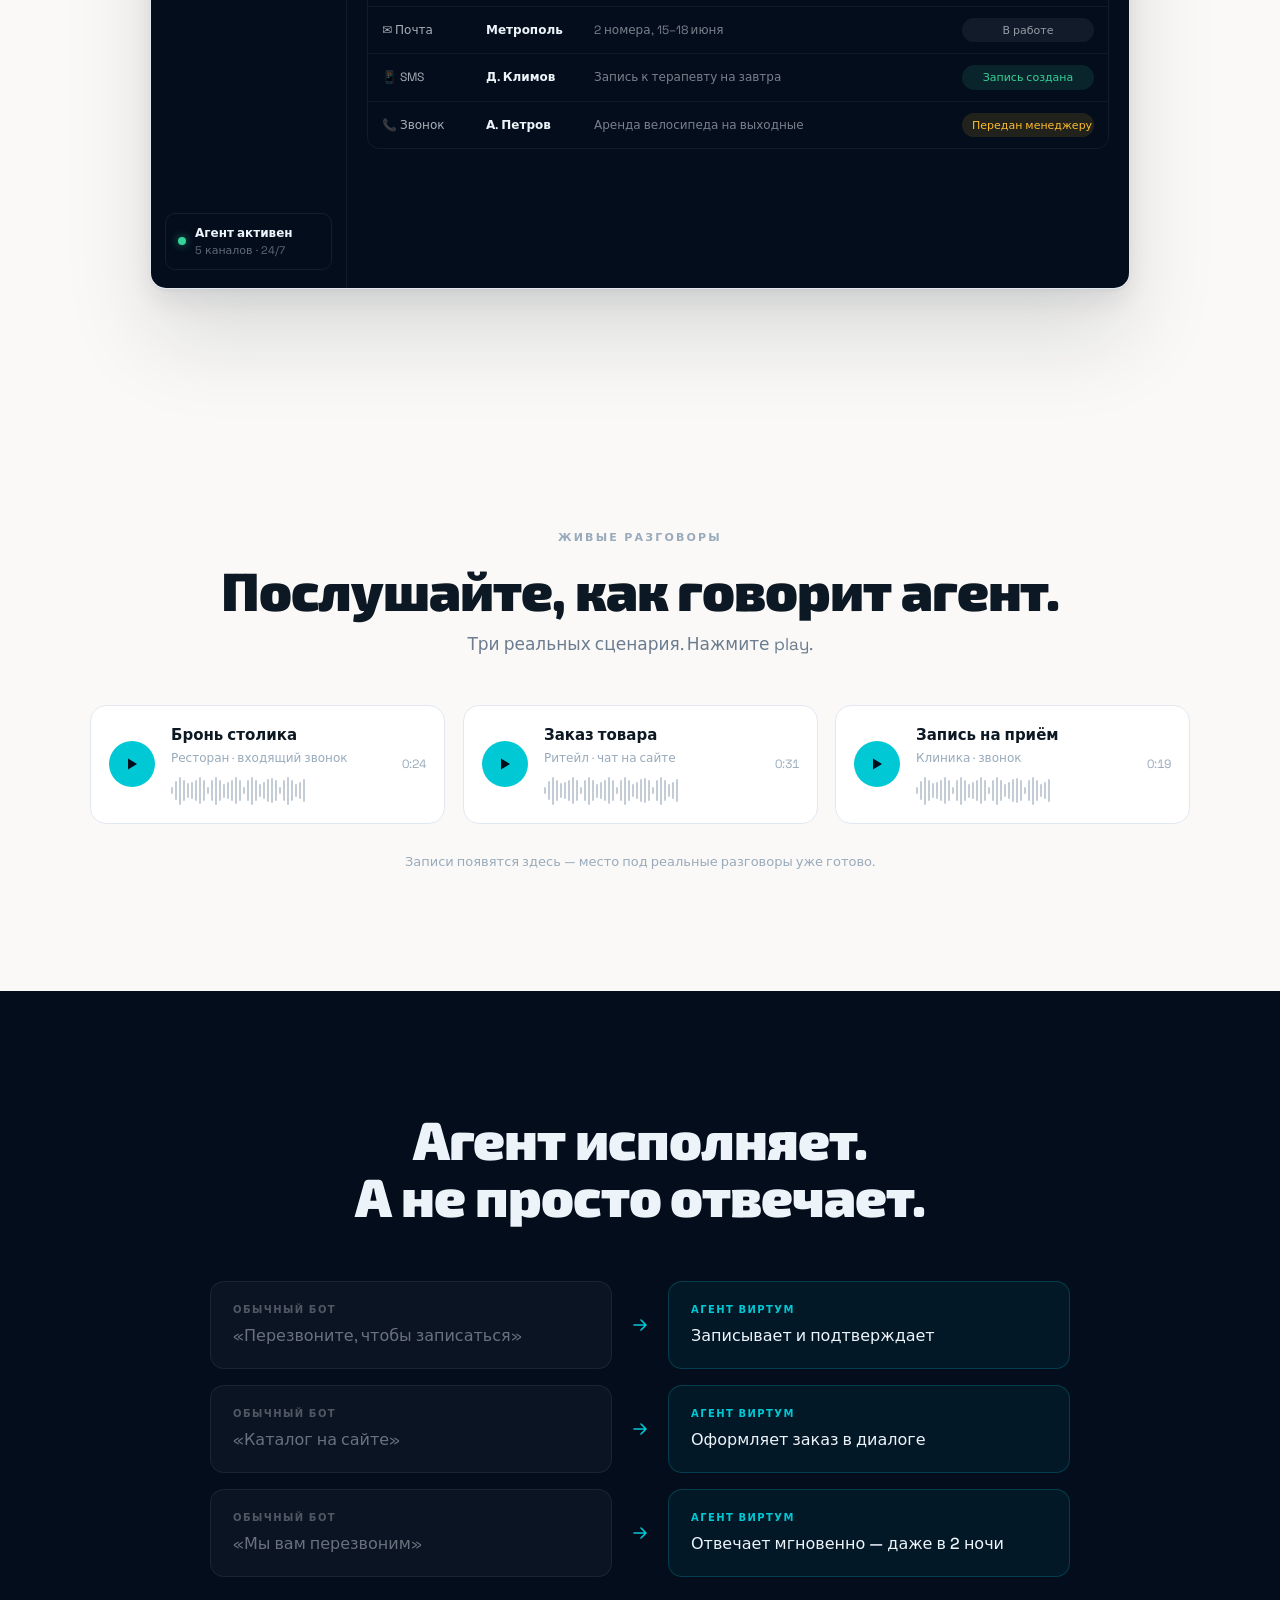
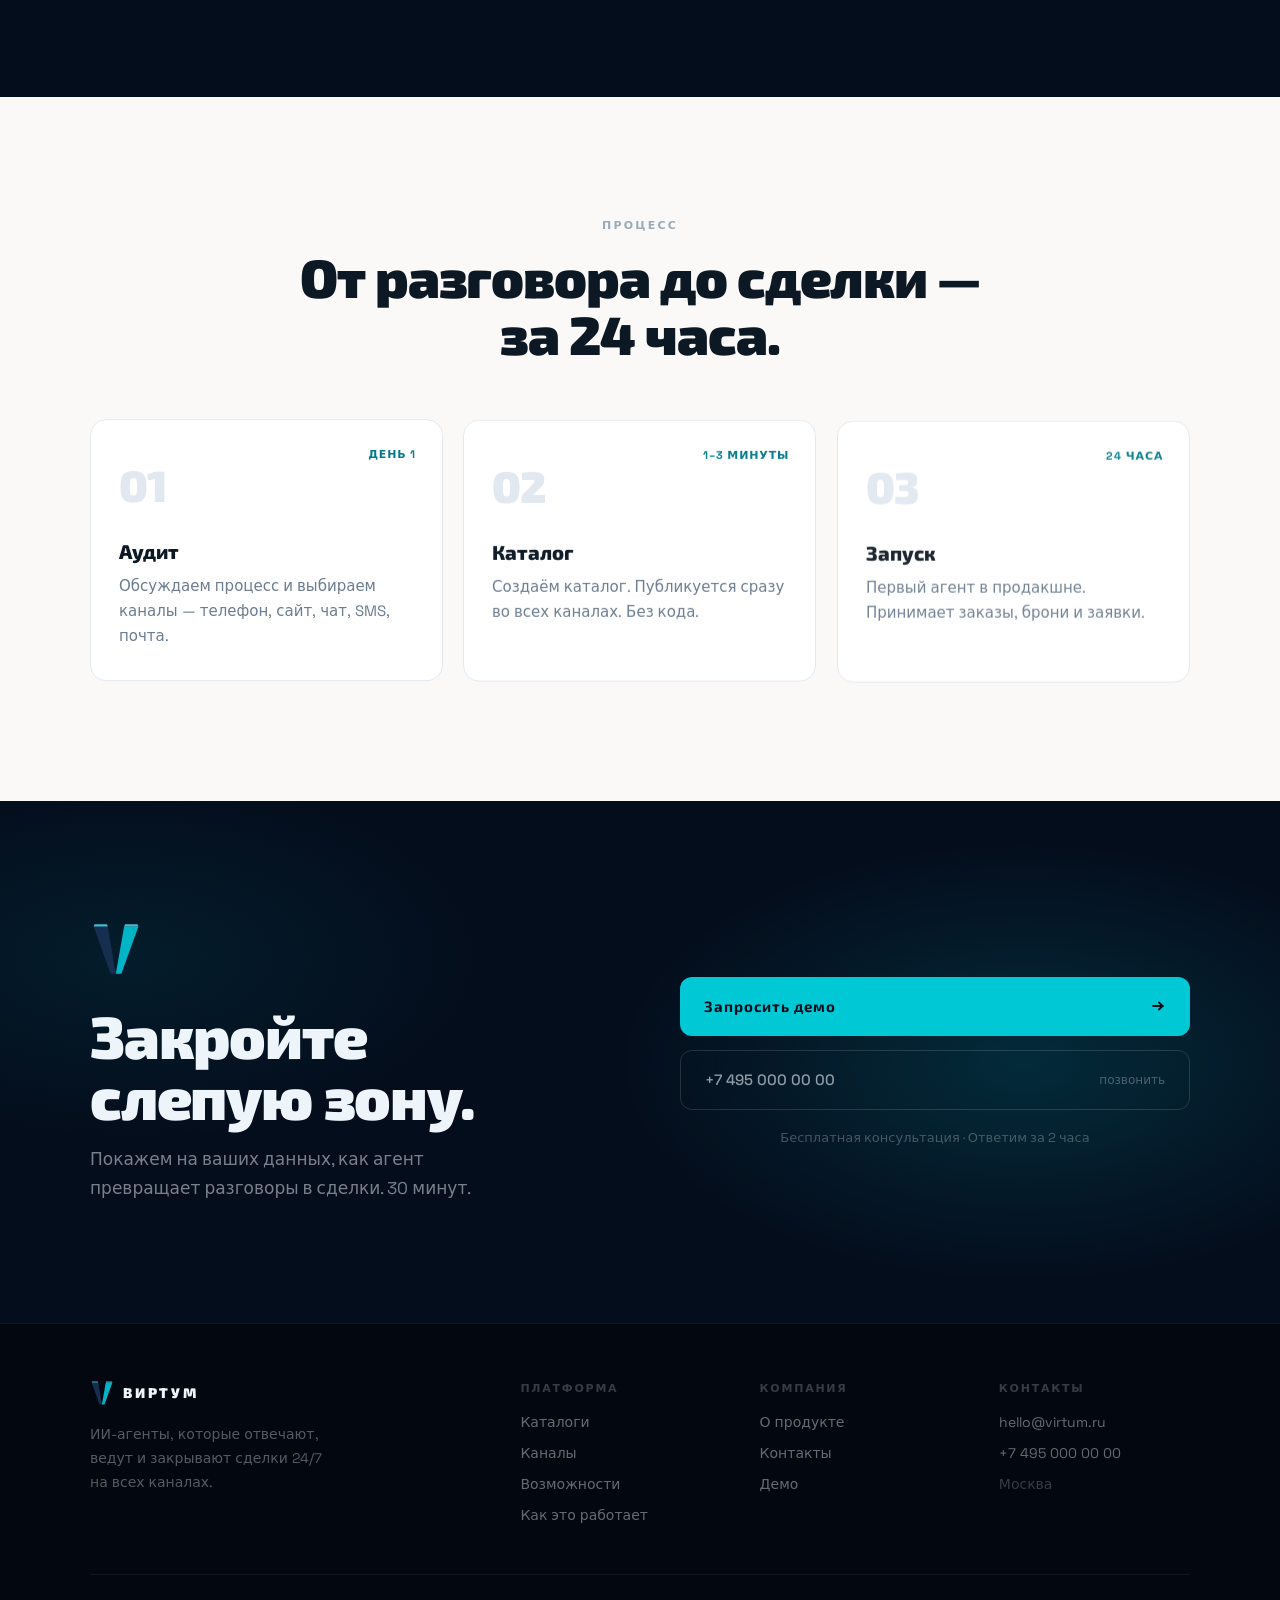
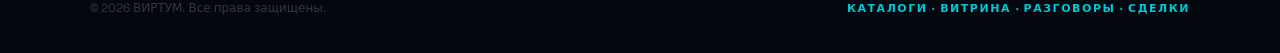
==== commit dc3be119: "Fix hero title overlap; replace story clock with notification stack - Hero: make .line elements bloc" ====
--- a/index.html
+++ b/index.html
@@ -132,15 +132,31 @@
 <section id="story" class="story">
   <div class="story__pin">
     <div class="story__stage" aria-hidden="true">
-      <div class="story__clock">
-        <div class="story__clock-time" id="story-time">21:00</div>
-        <div class="story__clock-ring"><span class="story__clock-hand"></span></div>
-        <div class="story__pulse"></div>
-      </div>
-      <div class="story__chips">
-        <span class="story__chip" data-c="0">Чат</span>
-        <span class="story__chip" data-c="1">Звонок</span>
-        <span class="story__chip" data-c="2">Виртум</span>
+      <div class="notes">
+        <div class="note" data-c="0">
+          <div class="note__icon">💬</div>
+          <div class="note__body">
+            <div class="note__top"><span class="note__app">Чат на сайте</span><span class="note__time">21:00</span></div>
+            <div class="note__text">«Можно столик на 4 на завтра вечером?»</div>
+            <div class="note__status">Не в сети — ответим утром</div>
+          </div>
+        </div>
+        <div class="note" data-c="1">
+          <div class="note__icon">📞</div>
+          <div class="note__body">
+            <div class="note__top"><span class="note__app">Пропущенный вызов</span><span class="note__time">02:00</span></div>
+            <div class="note__text">+7 916 ••• •• 14</div>
+            <div class="note__status">Голосовая почта · 0:08</div>
+          </div>
+        </div>
+        <div class="note note--virtum" data-c="2">
+          <div class="note__icon note__icon--virtum"><img src="/assets/logo.svg" width="18" height="20" alt=""></div>
+          <div class="note__body">
+            <div class="note__top"><span class="note__app">Виртум ответил</span><span class="note__time">сразу</span></div>
+            <div class="note__text">Готово! Столик на 4 забронирован.</div>
+            <div class="note__status note__status--ok">Подтверждение отправлено в SMS ✓</div>
+          </div>
+        </div>
       </div>
     </div>
 
--- a/styles.css
+++ b/styles.css
@@ -57,9 +57,11 @@
 
 /* ── Reveal system (gated on html.has-anim so it's bulletproof) ── */
 .reveal, .line__inner { will-change: transform, opacity; }
+.hero__title .line { display: block; }
+.hero__title .line__inner { display: block; }
 html.has-anim .reveal { opacity: 0; transform: translateY(24px); }
 html.has-anim .line { overflow: hidden; }
-html.has-anim .line__inner { display: block; transform: translateY(115%); }
+html.has-anim .line__inner { transform: translateY(115%); }
 
 /* Scroll progress bar */
 .scroll-progress { position: fixed; top: 0; left: 0; height: 3px; width: 0; background: linear-gradient(90deg, var(--teal-deep), var(--teal), var(--teal-soft)); z-index: 200; transition: width .1s linear; }
@@ -164,18 +166,20 @@
 .story.is-pinned .story__panel { position: absolute; inset: 0; opacity: 0; transform: translateY(34px); transition: opacity .55s ease, transform .55s ease; pointer-events: none; padding: 0; border: 0; }
 .story.is-pinned .story__panel.is-active { opacity: 1; transform: none; pointer-events: auto; }
 .story.is-pinned .story__num { font-size: 78px; }
-.story__clock { position: relative; width: 220px; height: 220px; display: flex; align-items: center; justify-content: center; }
-.story__clock-ring { position: absolute; inset: 0; border-radius: 50%; border: 1px solid rgba(0,200,212,.2); }
-.story__clock-ring::after { content: ""; position: absolute; inset: 18px; border-radius: 50%; border: 1px dashed rgba(237,244,250,.08); }
-.story__clock-hand { position: absolute; top: 50%; left: 50%; width: 2px; height: 84px; background: linear-gradient(var(--teal), transparent); transform-origin: top center; transform: translate(-50%, 0) rotate(0deg); transition: transform .8s cubic-bezier(.7,0,.3,1); }
-.story__clock-time { font-family: var(--font-d); font-weight: 900; font-size: 44px; color: var(--on-dark); letter-spacing: -.02em; font-variant-numeric: tabular-nums; z-index: 1; transition: color .4s; }
-.story__pulse { position: absolute; inset: 0; border-radius: 50%; border: 1px solid rgba(0,200,212,.4); opacity: 0; }
-.story.is-standard .story__clock-time { color: var(--teal); }
-.story.is-standard .story__pulse { animation: ringPulse 1.8s ease-out infinite; }
-@keyframes ringPulse { 0% { transform: scale(.8); opacity: .6; } 100% { transform: scale(1.25); opacity: 0; } }
-.story__chips { display: flex; gap: 10px; }
-.story__chip { font-size: 12px; font-weight: 600; letter-spacing: .04em; padding: 7px 14px; border-radius: 100px; border: 1px solid rgba(237,244,250,.12); color: rgba(237,244,250,.4); transition: all .35s; }
-.story__chip.is-on { border-color: var(--teal); color: var(--teal); background: rgba(0,200,212,.08); }
+/* Notification stack (story visual) */
+.notes { display: flex; flex-direction: column; gap: 14px; width: 100%; max-width: 380px; }
+.note { display: flex; gap: 14px; align-items: flex-start; padding: 16px 18px; border-radius: 18px; background: rgba(255,255,255,.04); border: 1px solid rgba(255,255,255,.07); opacity: .38; transform: scale(.95); transition: opacity .5s ease, transform .5s ease, border-color .5s ease, background .5s ease, box-shadow .5s ease; }
+.note.is-on { opacity: 1; transform: scale(1); border-color: rgba(0,200,212,.32); background: rgba(0,200,212,.06); box-shadow: 0 24px 56px rgba(0,0,0,.4); }
+.note--virtum.is-on { border-color: rgba(52,211,153,.42); background: rgba(52,211,153,.07); }
+.note__icon { width: 40px; height: 40px; border-radius: 12px; display: flex; align-items: center; justify-content: center; font-size: 18px; flex-shrink: 0; background: rgba(255,255,255,.08); }
+.note__icon--virtum { background: rgba(0,200,212,.14); }
+.note__body { flex: 1; min-width: 0; text-align: left; }
+.note__top { display: flex; justify-content: space-between; align-items: center; gap: 10px; margin-bottom: 5px; }
+.note__app { font-size: 12px; font-weight: 700; color: rgba(237,244,250,.82); letter-spacing: .02em; }
+.note__time { font-size: 11px; color: rgba(237,244,250,.4); font-variant-numeric: tabular-nums; flex-shrink: 0; }
+.note__text { font-size: 14px; color: var(--on-dark); line-height: 1.4; }
+.note__status { font-size: 12px; color: rgba(237,244,250,.4); margin-top: 6px; }
+.note__status--ok { color: var(--green); }
 .story__num { font-family: var(--font-d); font-weight: 900; font-size: 60px; line-height: 1; color: rgba(0,200,212,.14); letter-spacing: -.03em; margin-bottom: 8px; }
 .story__kicker { font-size: 11px; font-weight: 700; letter-spacing: .2em; color: var(--teal); margin-bottom: 16px; }
 .story__title { font-family: var(--font-d); font-weight: 800; font-size: clamp(28px, 3.4vw, 40px); line-height: 1.1; color: var(--on-dark); letter-spacing: -.02em; margin-bottom: 16px; text-wrap: pretty; }
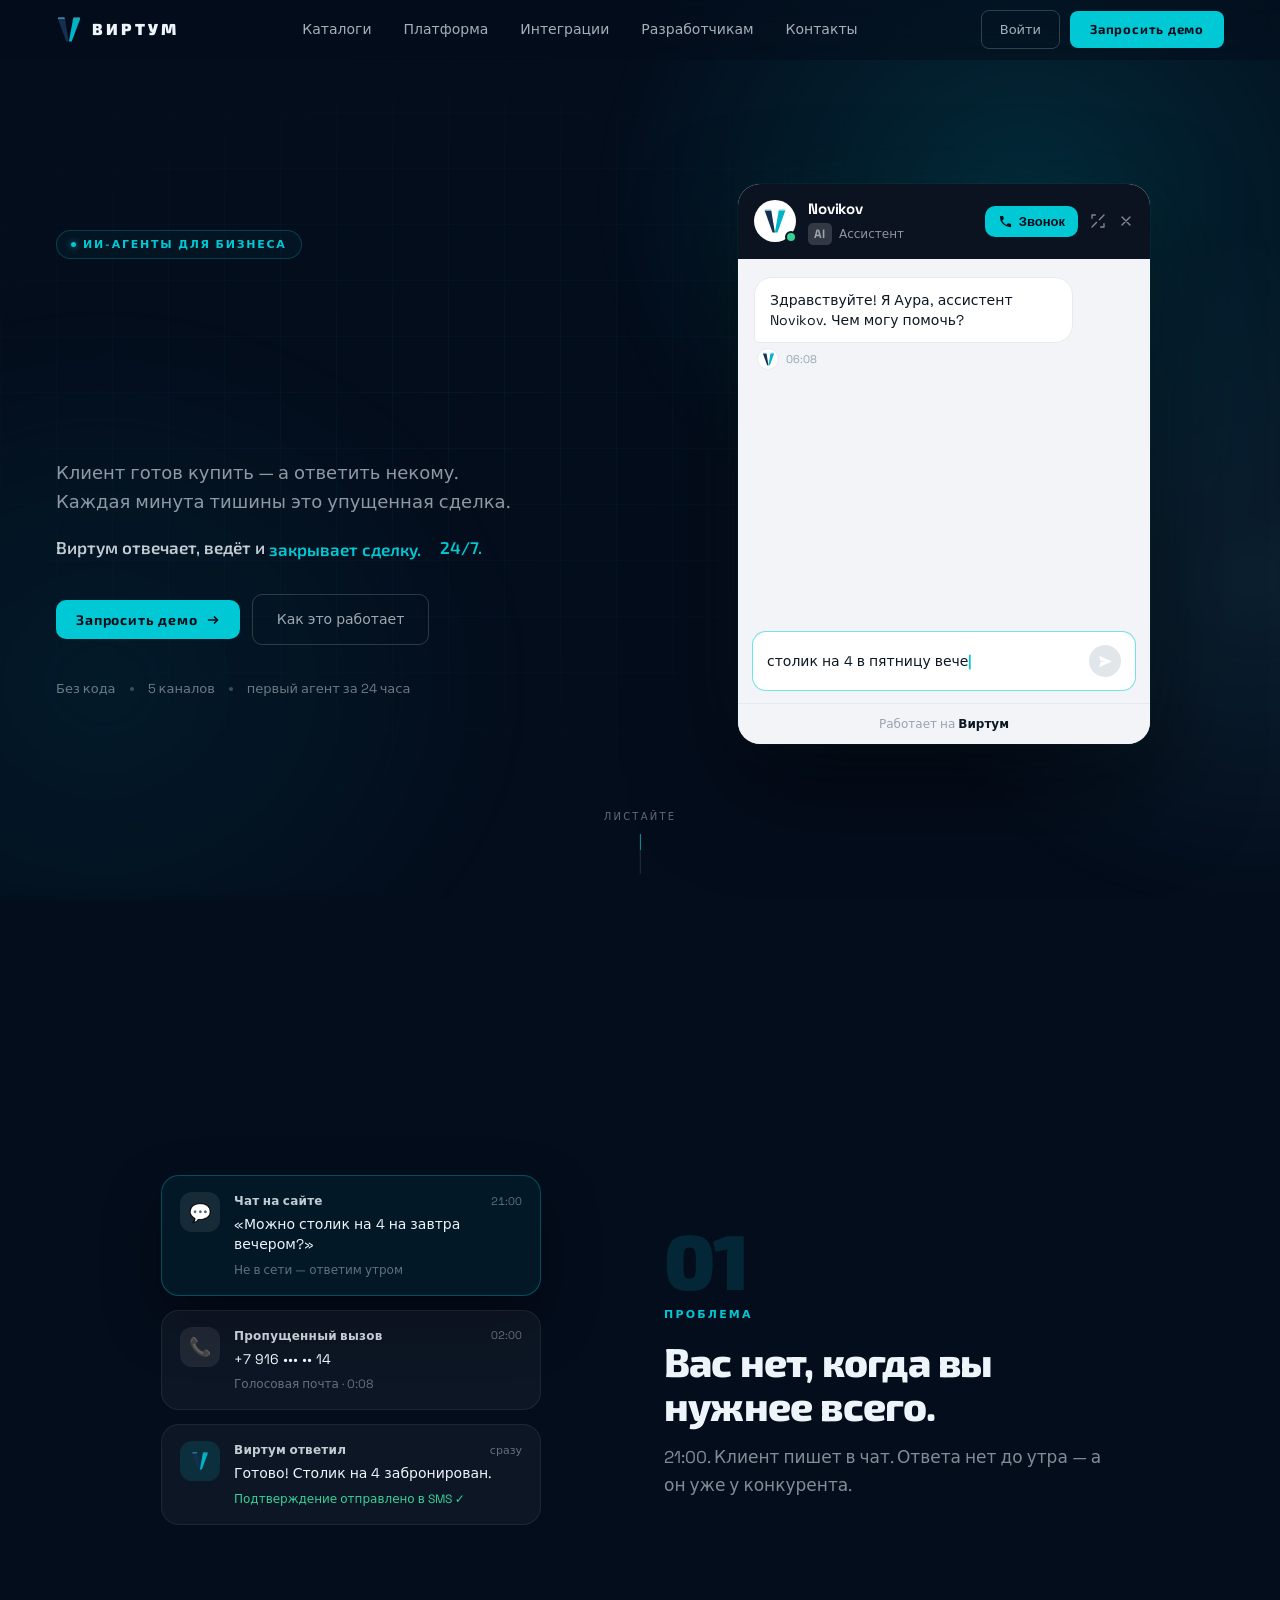
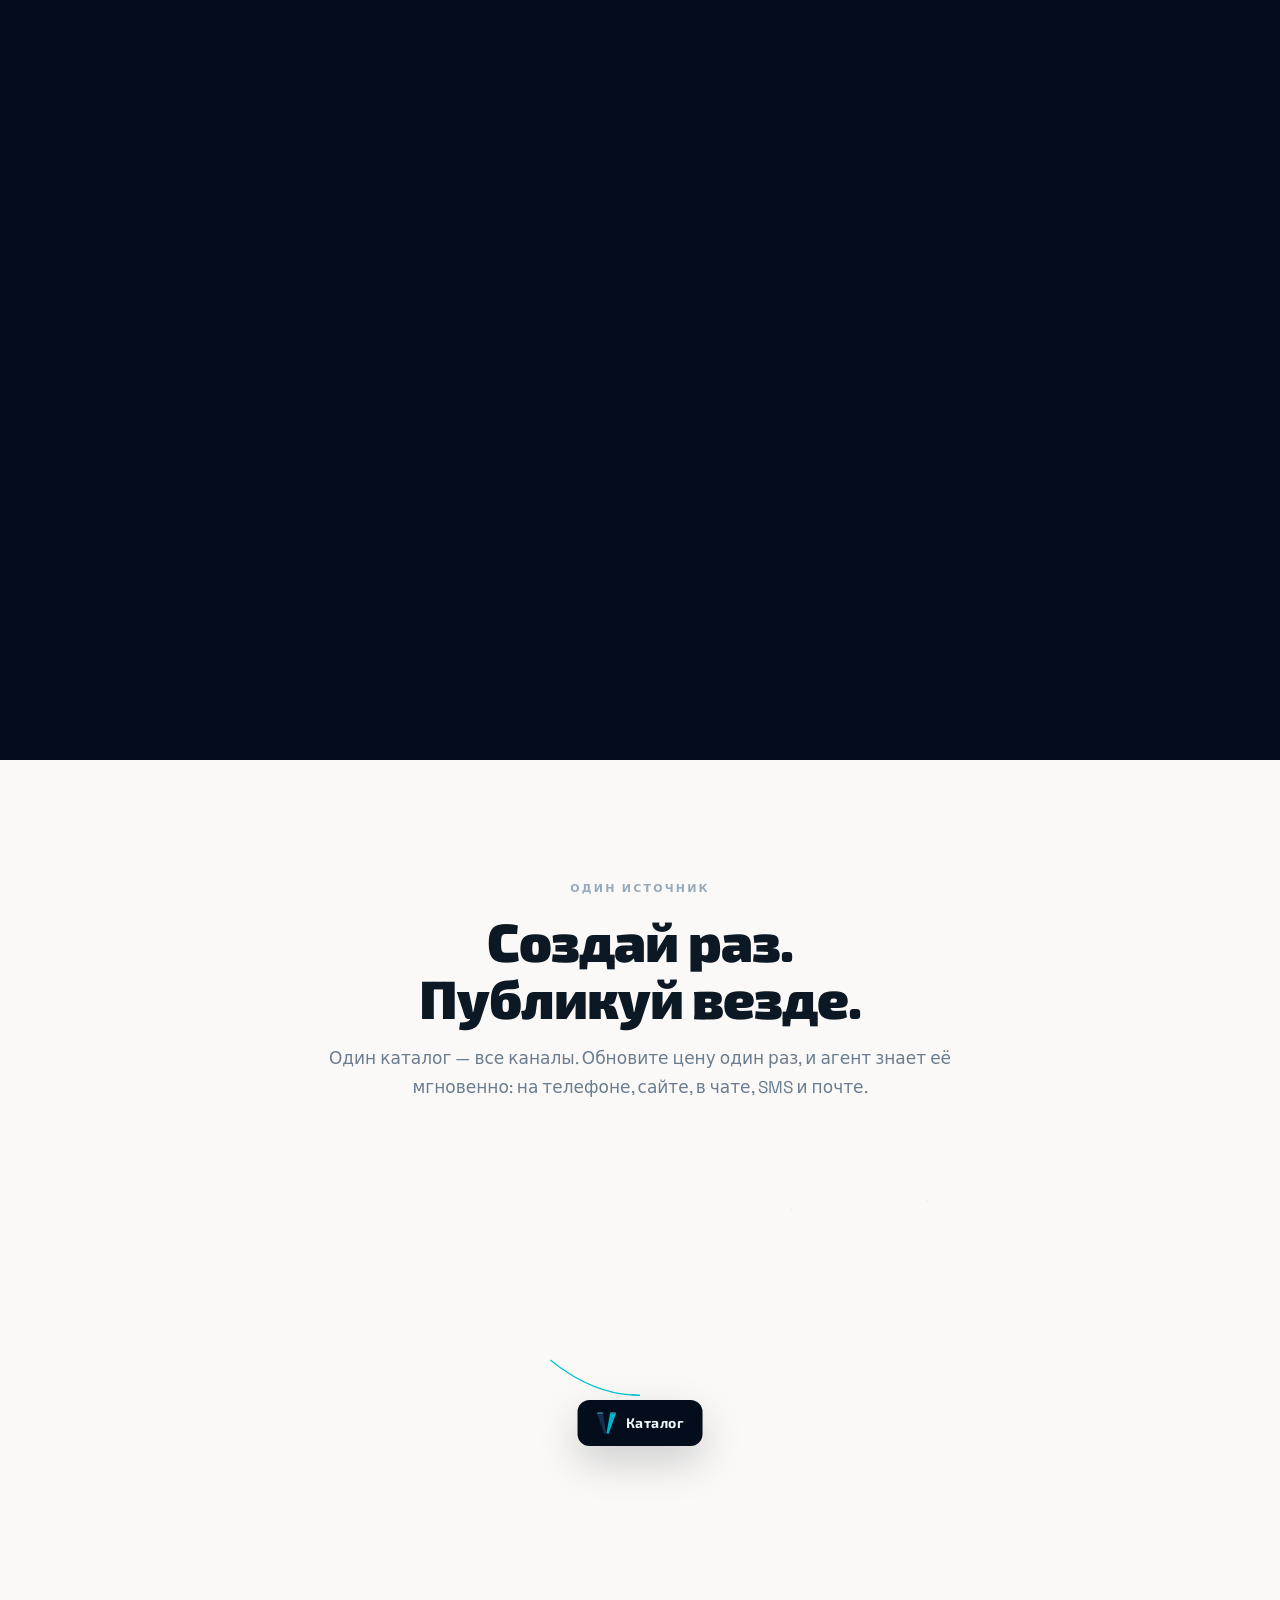
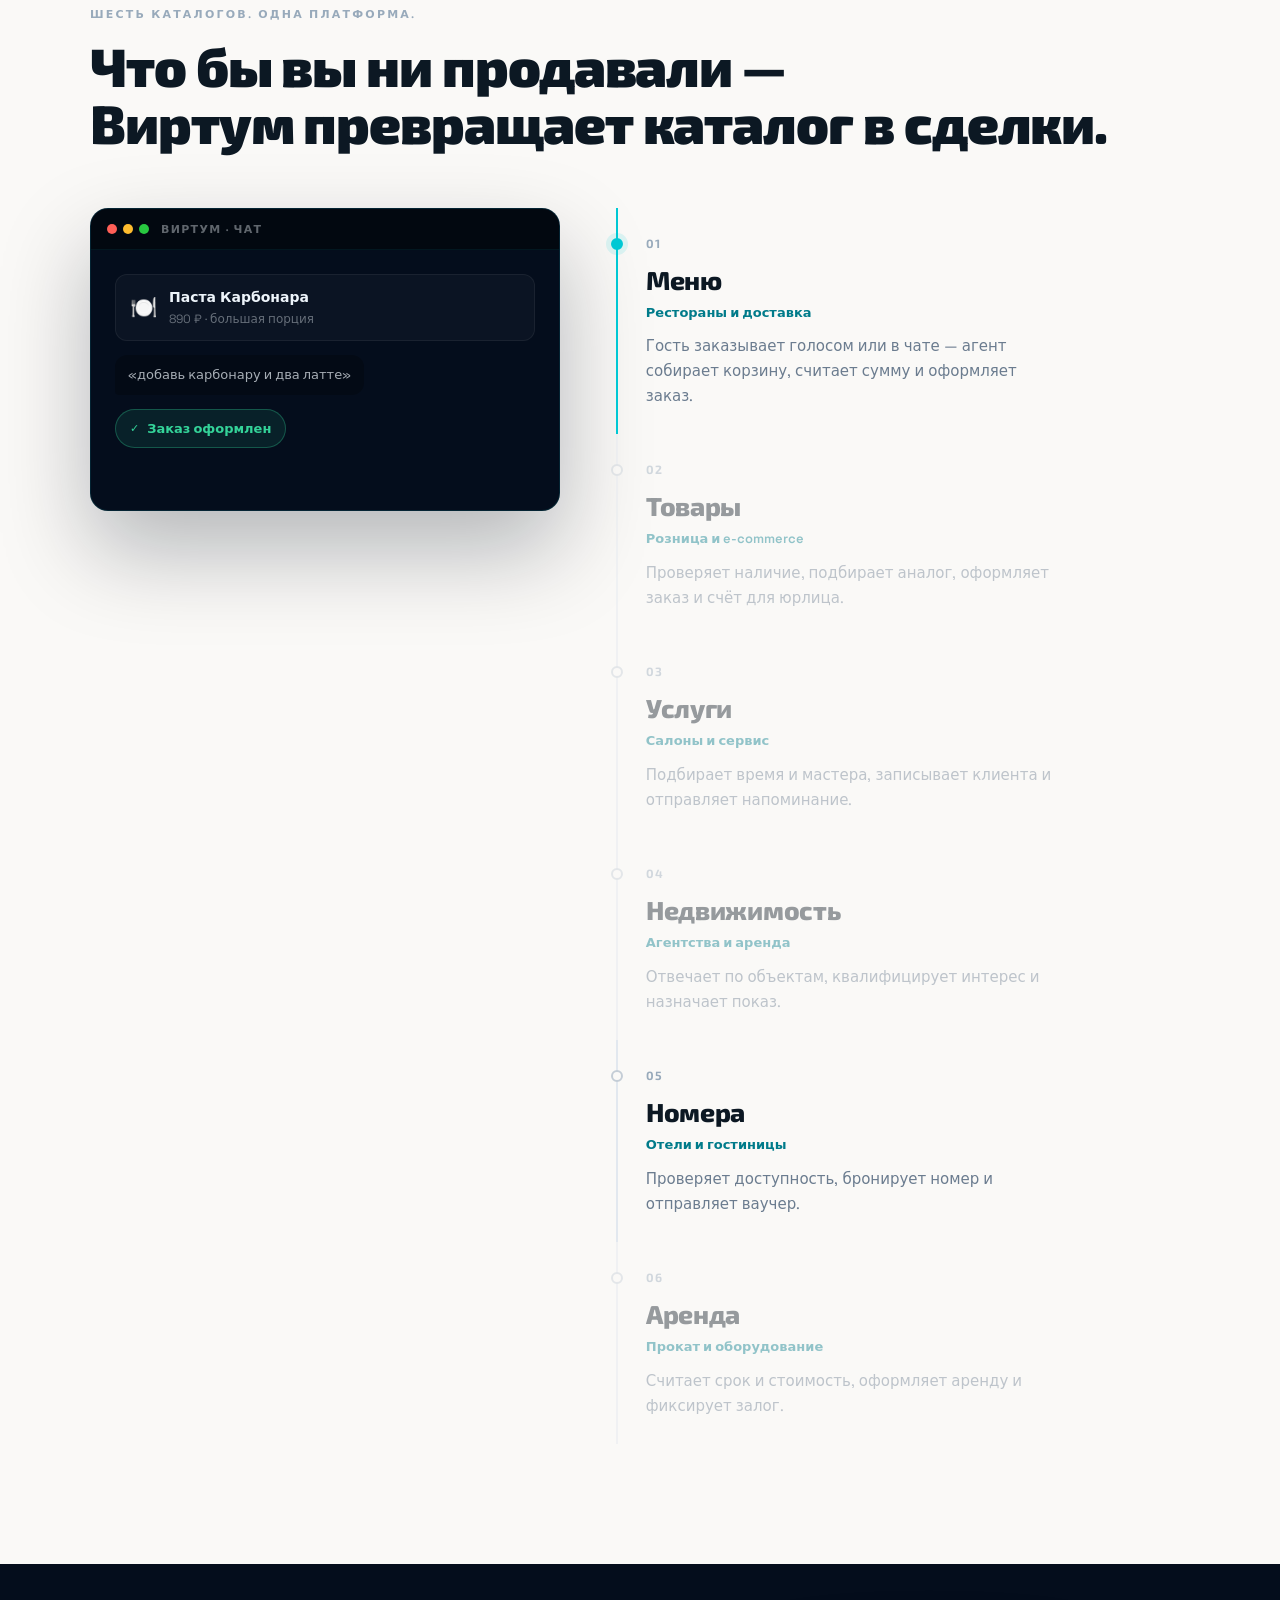
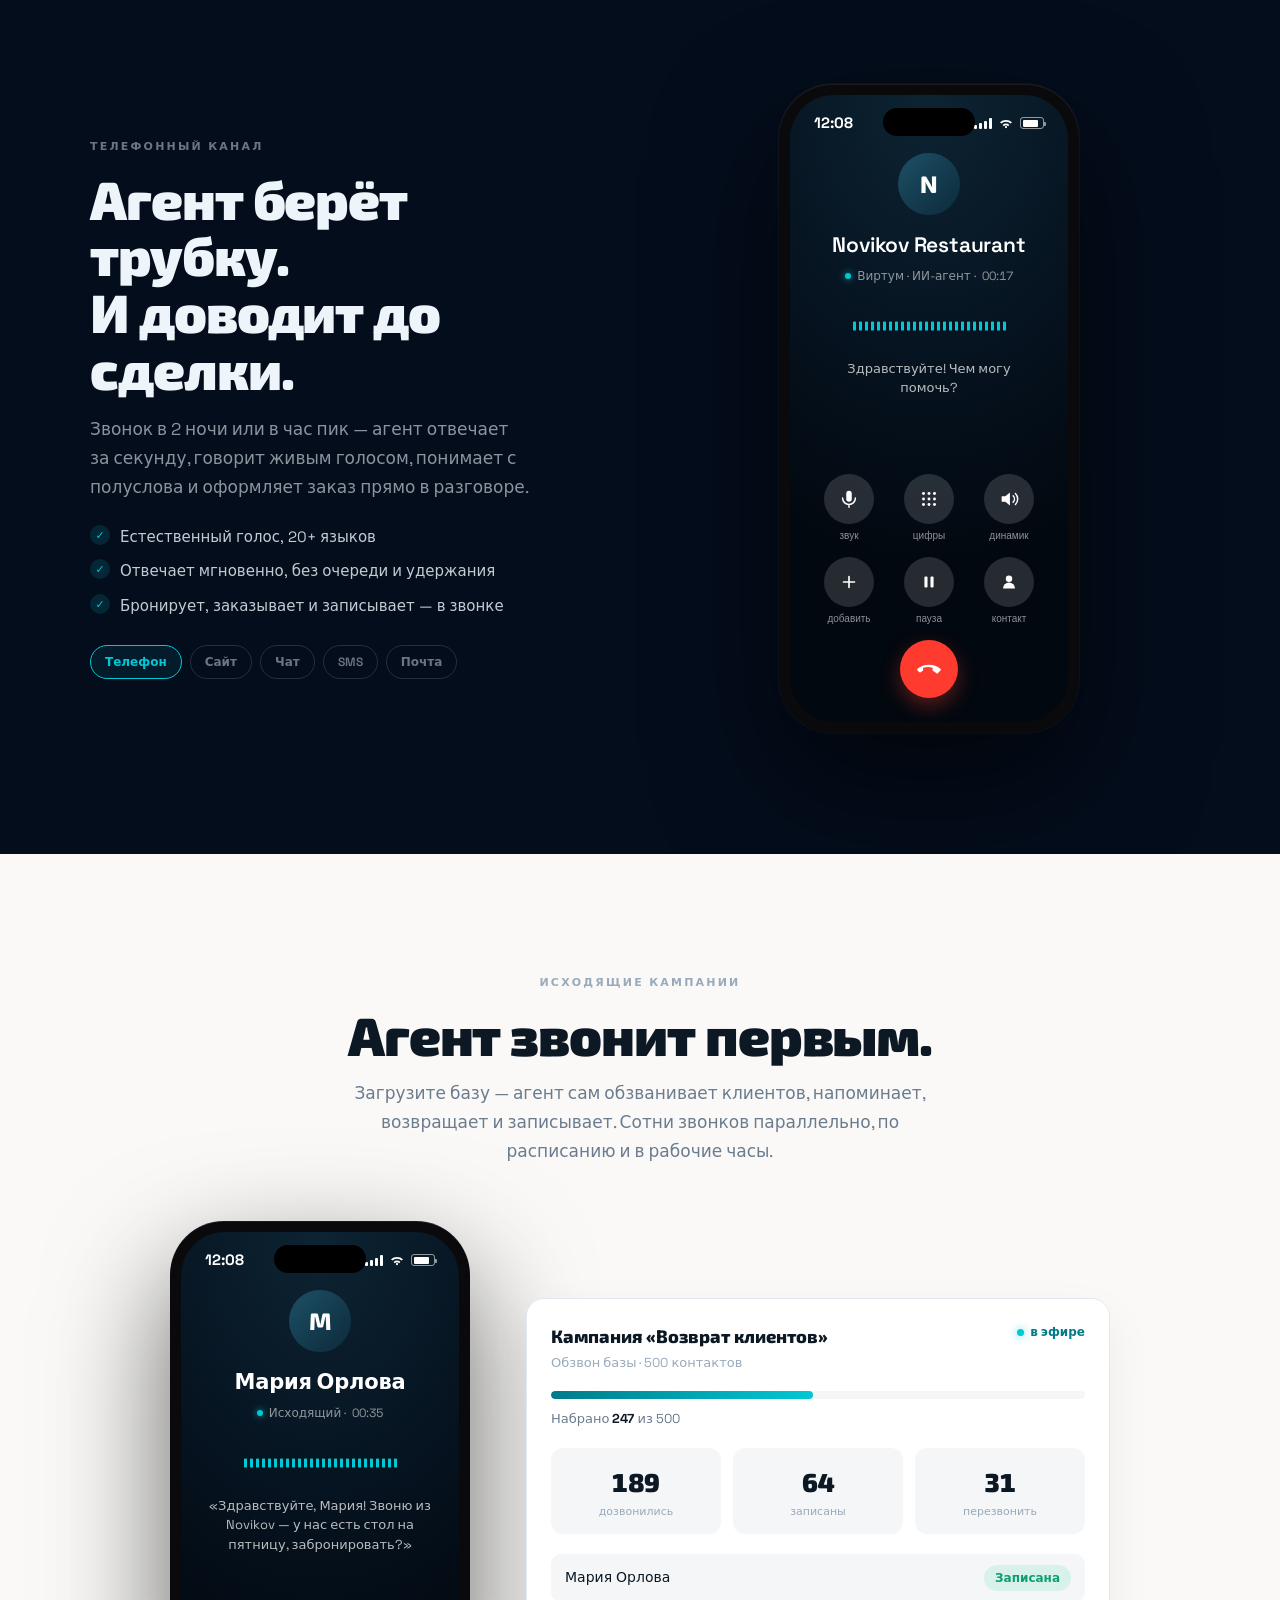
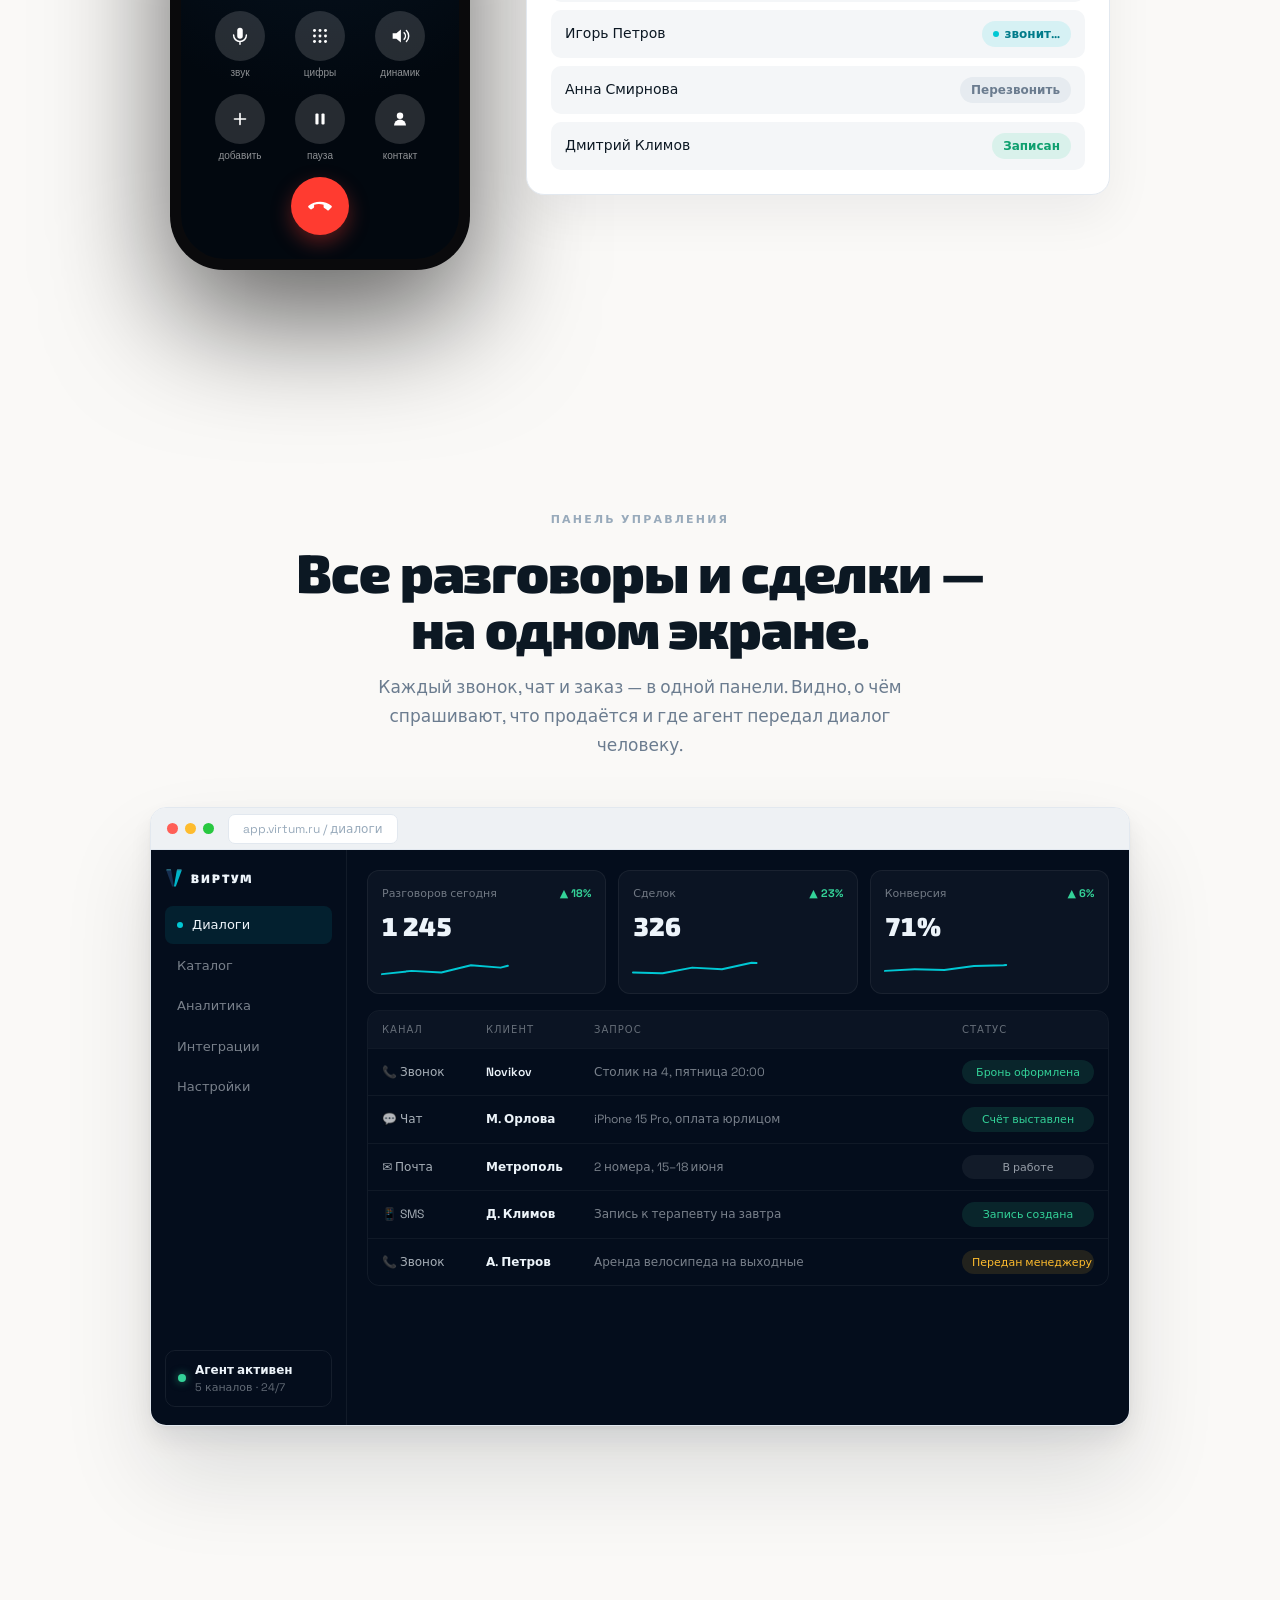
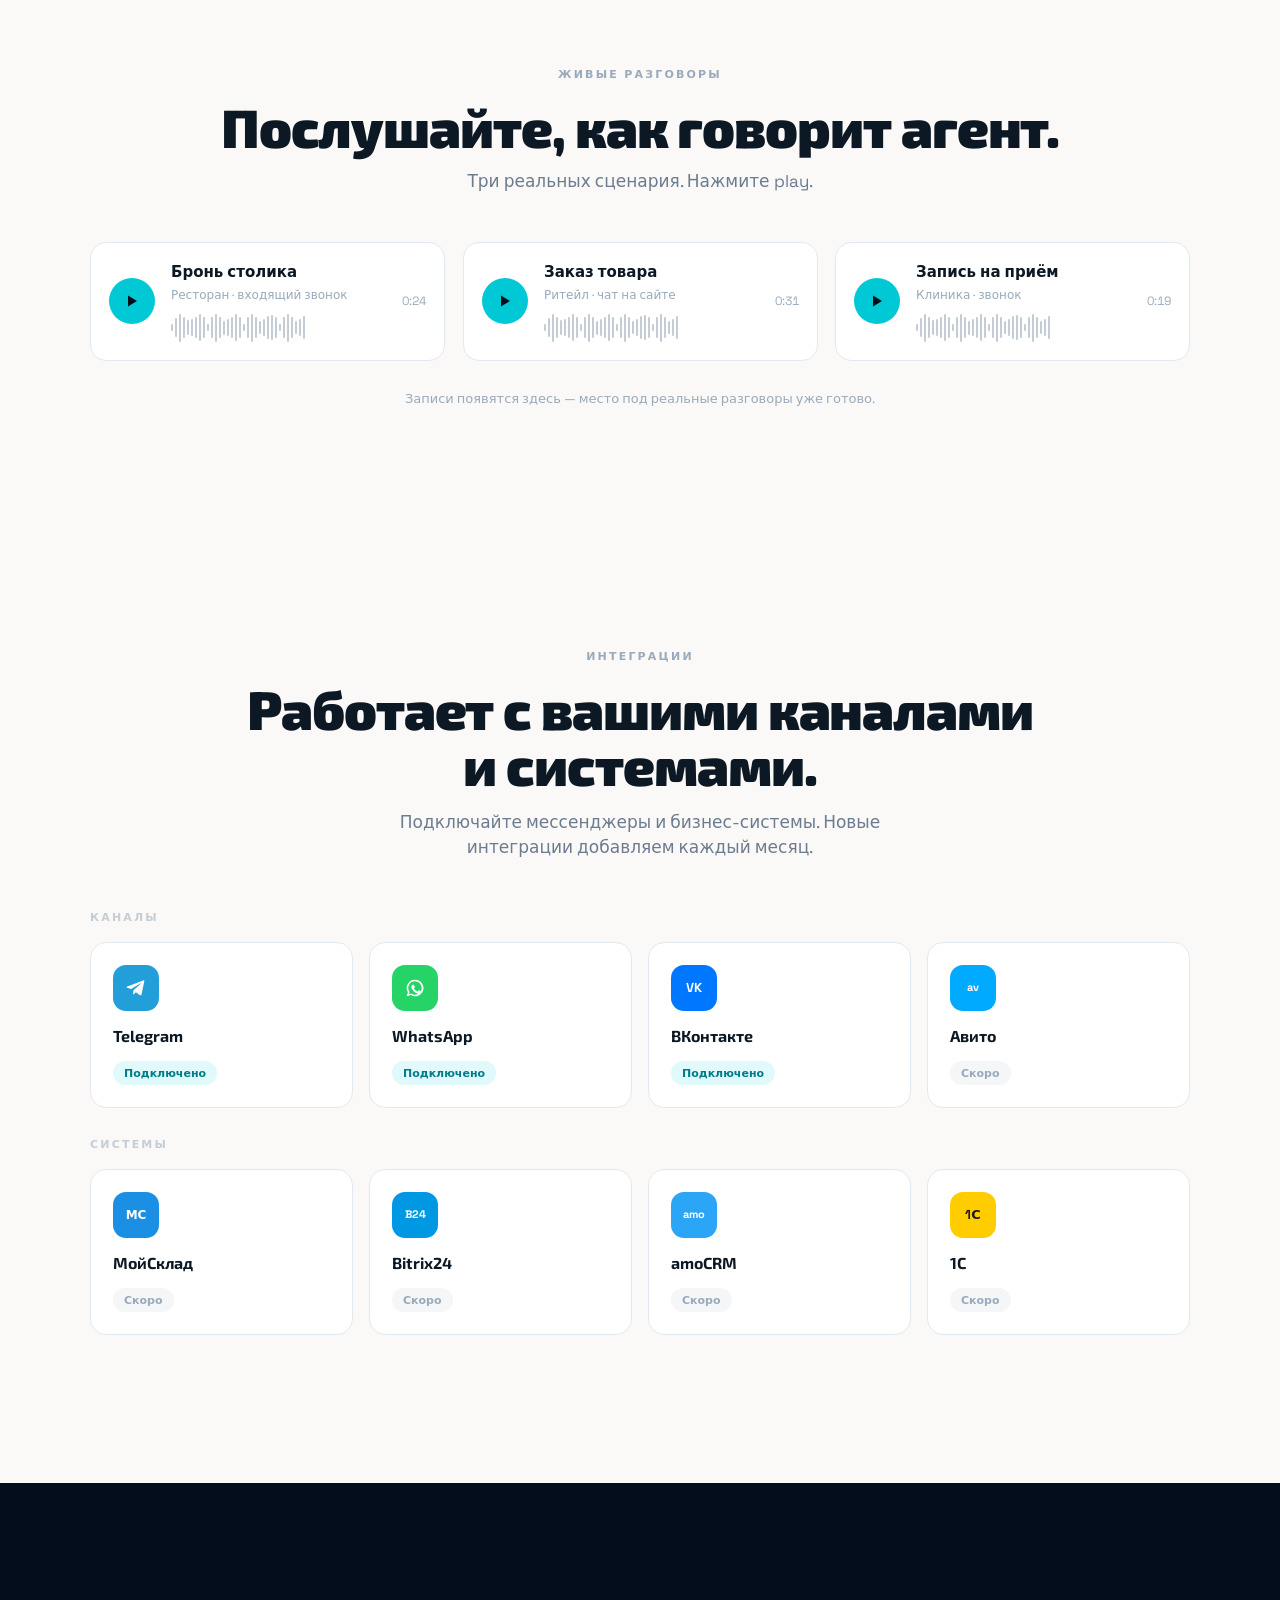
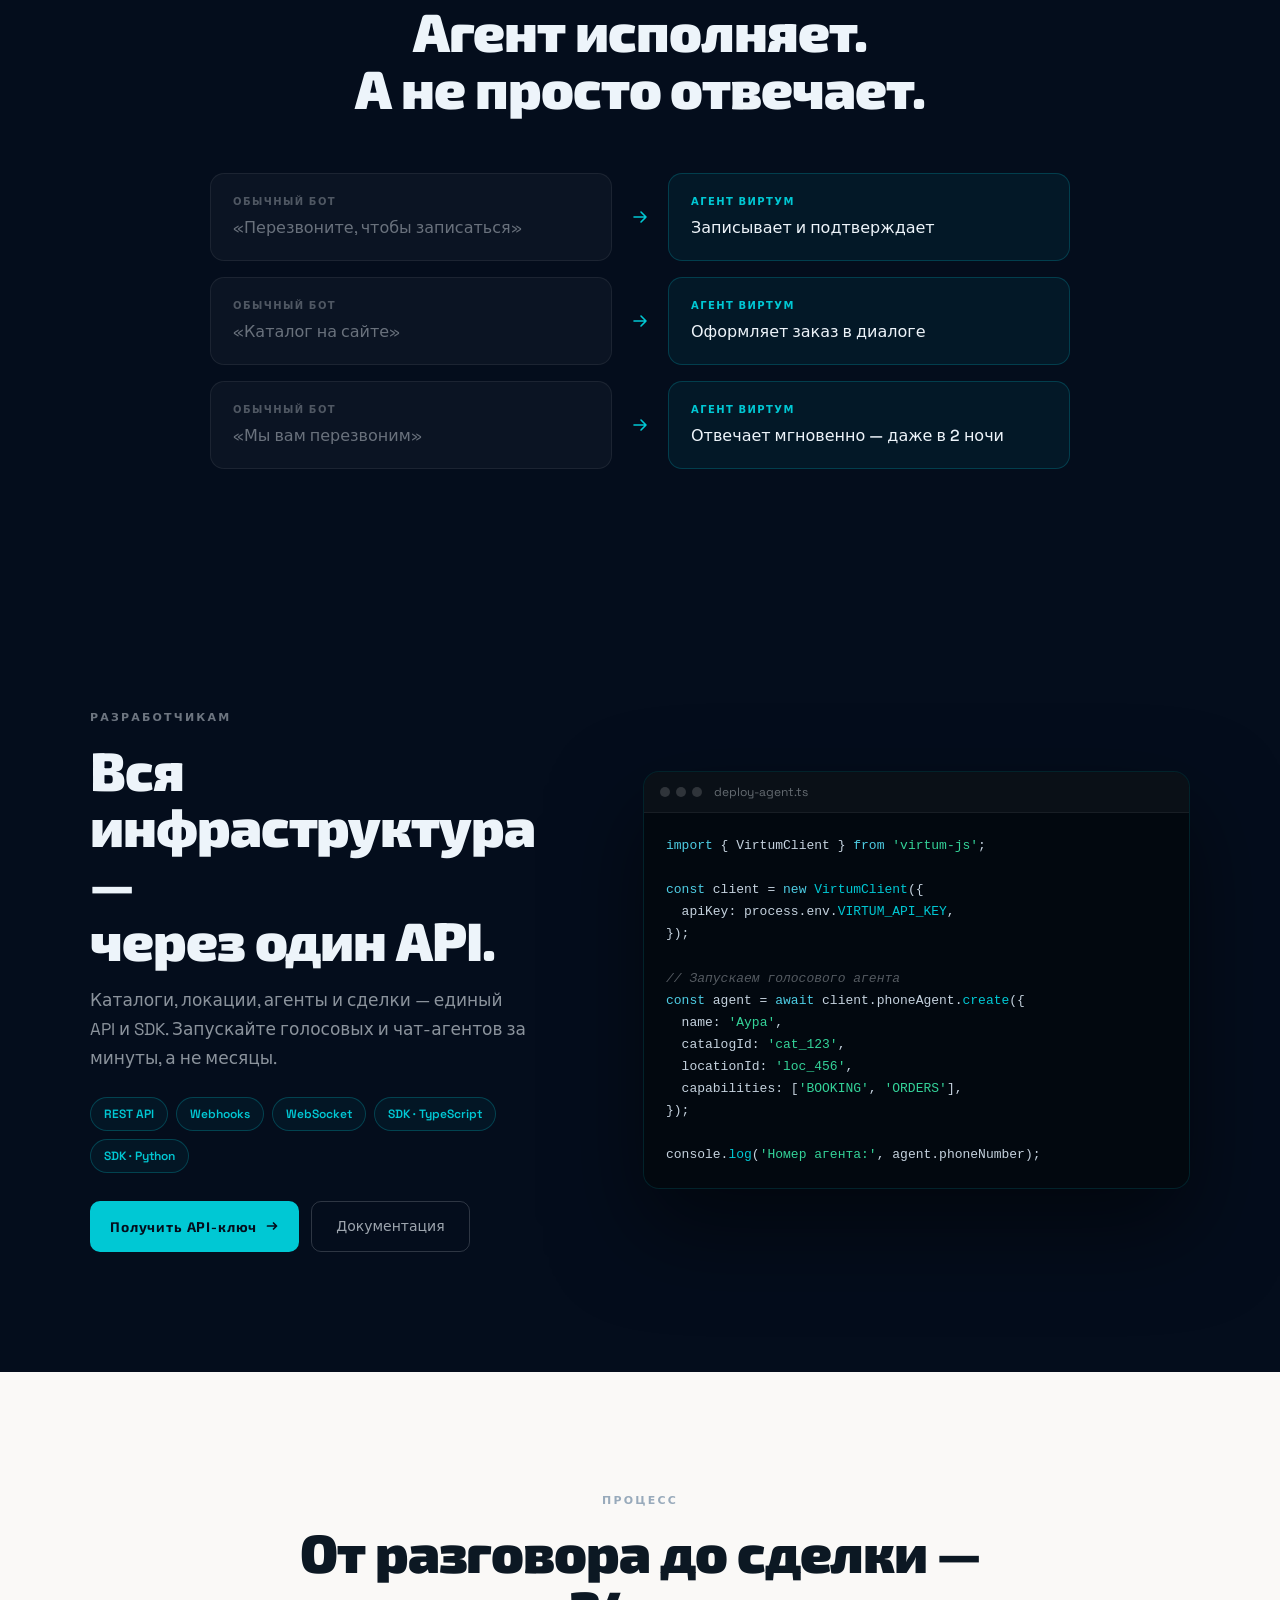
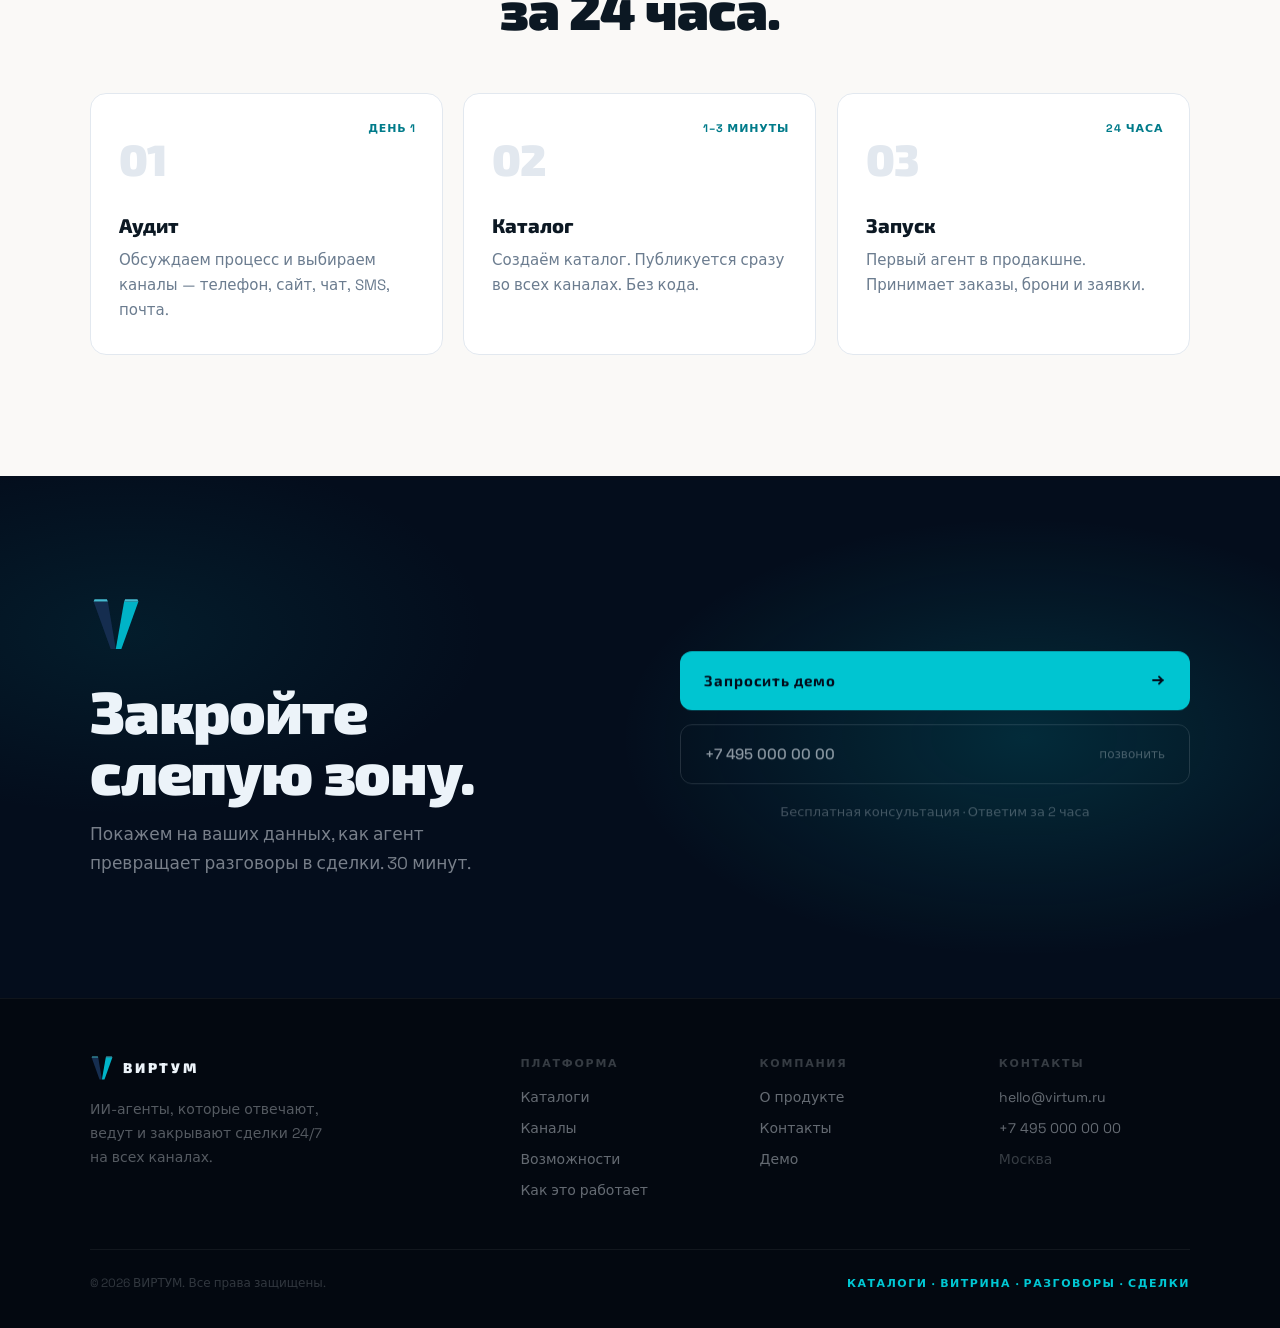
==== commit bec09cd7: "Chat widget (Wiil-style) + outbound campaigns + integrations + developer - Hero: replace task panel " ====
--- a/index.html
+++ b/index.html
@@ -56,7 +56,8 @@
   <div class="nav__links">
     <a href="#catalogs" class="nav-link">Каталоги</a>
     <a href="#platform" class="nav-link">Платформа</a>
-    <a href="#how" class="nav-link">Как это работает</a>
+    <a href="#integrations" class="nav-link">Интеграции</a>
+    <a href="#developer" class="nav-link">Разработчикам</a>
     <a href="#contact" class="nav-link">Контакты</a>
   </div>
   <div class="nav__cta">
@@ -71,7 +72,8 @@
 <div class="mobile-menu" id="mobile-menu" hidden>
   <a href="#catalogs" class="mobile-menu__link">Каталоги</a>
   <a href="#platform" class="mobile-menu__link">Платформа</a>
-  <a href="#how" class="mobile-menu__link">Как это работает</a>
+  <a href="#integrations" class="mobile-menu__link">Интеграции</a>
+  <a href="#developer" class="mobile-menu__link">Разработчикам</a>
   <a href="#contact" class="mobile-menu__link">Контакты</a>
   <a href="#contact" class="btn btn--teal mobile-menu__cta">Запросить демо</a>
 </div>
@@ -117,7 +119,7 @@
 
     <div class="hero__visual">
       <div class="hero__float">
-        <div id="agent-panel" class="agent" role="img" aria-label="Демонстрация работы ИИ-агента Виртум в реальном времени"></div>
+        <div id="chat-panel" class="chat" role="img" aria-label="Демонстрация чат-агента Виртум"></div>
       </div>
     </div>
   </div>
@@ -315,7 +317,7 @@
             <div class="call__top">
               <div class="call__avatar">N</div>
               <div class="call__name">Novikov Restaurant</div>
-              <div class="call__state"><span class="call__dot"></span>Виртум · ИИ-агент · <span id="call-timer">00:14</span></div>
+              <div class="call__state"><span class="call__dot"></span>Виртум · ИИ-агент · <span id="call-timer" class="call__timer" data-start="14">00:14</span></div>
             </div>
 
             <div class="call__wave" id="call-wave" aria-hidden="true"></div>
@@ -334,6 +336,78 @@
               <svg width="26" height="26" viewBox="0 0 24 24" fill="#fff" aria-hidden="true"><path d="M21 15.5c-1.2 0-2.4-.2-3.5-.6a1 1 0 00-1 .3l-1.5 1.5a14 14 0 01-6.2-6.2L10.3 9a1 1 0 00.2-1A11 11 0 019.9 4.5 1 1 0 009 3.6H5.4a1 1 0 00-1 1.1A16.5 16.5 0 0019.3 19.6a1 1 0 001.1-1V16.5a1 1 0 00-.9-1z" transform="rotate(135 12 12)"/></svg>
             </button>
           </div>
+        </div>
+      </div>
+    </div>
+  </div>
+</section>
+
+<!-- OUTBOUND: campaigns (iPhone outbound + campaign panel) ── -->
+<section id="outbound" class="outbound">
+  <div class="outbound__head reveal">
+    <div class="eyebrow">ИСХОДЯЩИЕ КАМПАНИИ</div>
+    <h2 class="section-title">Агент звонит первым.</h2>
+    <p class="outbound__sub">Загрузите базу — агент сам обзванивает клиентов, напоминает, возвращает и записывает. Сотни звонков параллельно, по расписанию и в рабочие часы.</p>
+  </div>
+
+  <div class="outbound__layout">
+    <div class="outbound__device reveal">
+      <div class="phone" role="img" aria-label="Исходящий звонок ИИ-агента Виртум">
+        <span class="phone__island"></span>
+        <div class="phone__screen">
+          <div class="call">
+            <div class="call__status">
+              <span class="call__time">12:08</span>
+              <span class="call__sys">
+                <span class="call__signal"><i></i><i></i><i></i><i></i></span>
+                <svg class="call__wifi" width="16" height="12" viewBox="0 0 16 12" fill="currentColor" aria-hidden="true"><path d="M8 11.2a1.1 1.1 0 100-2.2 1.1 1.1 0 000 2.2zM4.6 7.9l1.3 1.3a3 3 0 014.2 0l1.3-1.3a4.8 4.8 0 00-6.8 0zM2 5.3l1.3 1.3a7 7 0 019.4 0L14 5.3a8.8 8.8 0 00-12 0z"/></svg>
+                <span class="call__batt"><b></b></span>
+              </span>
+            </div>
+            <div class="call__top">
+              <div class="call__avatar">М</div>
+              <div class="call__name">Мария Орлова</div>
+              <div class="call__state"><span class="call__dot"></span>Исходящий · <span class="call__timer" data-start="32">00:32</span></div>
+            </div>
+            <div class="call__wave" aria-hidden="true"></div>
+            <div class="call__caption">«Здравствуйте, Мария! Звоню из Novikov — у нас есть стол на пятницу, забронировать?»</div>
+            <div class="call__controls">
+              <button class="call__ctrl" aria-label="Без звука"><svg width="22" height="22" viewBox="0 0 24 24" fill="currentColor"><path d="M12 3a3 3 0 00-3 3v6a3 3 0 006 0V6a3 3 0 00-3-3z"/><path d="M5 11a7 7 0 0014 0M12 18v3" stroke="currentColor" stroke-width="1.6" fill="none" stroke-linecap="round"/></svg><span>звук</span></button>
+              <button class="call__ctrl" aria-label="Клавиатура"><svg width="22" height="22" viewBox="0 0 24 24" fill="currentColor"><circle cx="6" cy="6" r="1.6"/><circle cx="12" cy="6" r="1.6"/><circle cx="18" cy="6" r="1.6"/><circle cx="6" cy="12" r="1.6"/><circle cx="12" cy="12" r="1.6"/><circle cx="18" cy="12" r="1.6"/><circle cx="6" cy="18" r="1.6"/><circle cx="12" cy="18" r="1.6"/><circle cx="18" cy="18" r="1.6"/></svg><span>цифры</span></button>
+              <button class="call__ctrl" aria-label="Динамик"><svg width="22" height="22" viewBox="0 0 24 24" fill="currentColor"><path d="M4 9v6h4l5 4V5L8 9H4z"/><path d="M16.5 8.5a5 5 0 010 7M19 6a8.5 8.5 0 010 12" stroke="currentColor" stroke-width="1.6" fill="none" stroke-linecap="round"/></svg><span>динамик</span></button>
+              <button class="call__ctrl" aria-label="Добавить"><svg width="22" height="22" viewBox="0 0 24 24" fill="none" stroke="currentColor" stroke-width="1.8" stroke-linecap="round"><path d="M12 6v12M6 12h12"/></svg><span>добавить</span></button>
+              <button class="call__ctrl" aria-label="Удержать"><svg width="22" height="22" viewBox="0 0 24 24" fill="currentColor"><rect x="7" y="6" width="3.4" height="12" rx="1.2"/><rect x="13.6" y="6" width="3.4" height="12" rx="1.2"/></svg><span>пауза</span></button>
+              <button class="call__ctrl" aria-label="Контакты"><svg width="22" height="22" viewBox="0 0 24 24" fill="currentColor"><circle cx="12" cy="8.5" r="3.5"/><path d="M5.5 19a6.5 6.5 0 0113 0z"/></svg><span>контакт</span></button>
+            </div>
+            <button class="call__end" aria-label="Завершить звонок">
+              <svg width="26" height="26" viewBox="0 0 24 24" fill="#fff" aria-hidden="true"><path d="M21 15.5c-1.2 0-2.4-.2-3.5-.6a1 1 0 00-1 .3l-1.5 1.5a14 14 0 01-6.2-6.2L10.3 9a1 1 0 00.2-1A11 11 0 019.9 4.5 1 1 0 009 3.6H5.4a1 1 0 00-1 1.1A16.5 16.5 0 0019.3 19.6a1 1 0 001.1-1V16.5a1 1 0 00-.9-1z" transform="rotate(135 12 12)"/></svg>
+            </button>
+          </div>
+        </div>
+      </div>
+    </div>
+
+    <div class="outbound__campaign reveal">
+      <div class="campaign">
+        <div class="campaign__head">
+          <div>
+            <div class="campaign__name">Кампания «Возврат клиентов»</div>
+            <div class="campaign__meta">Обзвон базы · 500 контактов</div>
+          </div>
+          <span class="campaign__live"><i></i>в эфире</span>
+        </div>
+        <div class="campaign__bar"><span class="campaign__bar-fill" style="width:49%"></span></div>
+        <div class="campaign__progress">Набрано <b>247</b> из 500</div>
+        <div class="campaign__stats">
+          <div class="cstat"><div class="cstat__num" data-count="189">189</div><div class="cstat__label">дозвонились</div></div>
+          <div class="cstat"><div class="cstat__num" data-count="64">64</div><div class="cstat__label">записаны</div></div>
+          <div class="cstat"><div class="cstat__num" data-count="31">31</div><div class="cstat__label">перезвонить</div></div>
+        </div>
+        <div class="campaign__list">
+          <div class="crow"><span class="crow__who">Мария Орлова</span><span class="crow__pill crow__pill--ok">Записана</span></div>
+          <div class="crow"><span class="crow__who">Игорь Петров</span><span class="crow__pill crow__pill--live"><i></i>звонит…</span></div>
+          <div class="crow"><span class="crow__who">Анна Смирнова</span><span class="crow__pill">Перезвонить</span></div>
+          <div class="crow"><span class="crow__who">Дмитрий Климов</span><span class="crow__pill crow__pill--ok">Записан</span></div>
         </div>
       </div>
     </div>
@@ -478,6 +552,67 @@
   <p class="listen__note reveal">Записи появятся здесь — место под реальные разговоры уже готово.</p>
 </section>
 
+<!-- INTEGRATIONS ──────────────────────────────────────── -->
+<section id="integrations" class="integ">
+  <div class="integ__head reveal">
+    <div class="eyebrow">ИНТЕГРАЦИИ</div>
+    <h2 class="section-title">Работает с вашими каналами<br>и системами.</h2>
+    <p class="integ__sub">Подключайте мессенджеры и бизнес-системы. Новые интеграции добавляем каждый месяц.</p>
+  </div>
+
+  <div class="integ__group reveal">
+    <div class="integ__group-title">КАНАЛЫ</div>
+    <div class="integ__grid">
+      <div class="itile">
+        <div class="itile__icon" style="background:#229ED9"><svg width="20" height="20" viewBox="0 0 24 24" fill="#fff" aria-hidden="true"><path d="M21.9 4.3l-3.3 15.5c-.2 1-.9 1.3-1.8.8l-4.9-3.6-2.4 2.3c-.3.3-.5.5-1 .5l.4-5 9.1-8.2c.4-.3-.1-.5-.6-.2L6.2 13.3l-4.8-1.5c-1-.3-1-1 .2-1.5L20.6 2.9c.9-.3 1.6.2 1.3 1.4z"/></svg></div>
+        <div class="itile__name">Telegram</div>
+        <span class="itile__badge itile__badge--on">Подключено</span>
+      </div>
+      <div class="itile">
+        <div class="itile__icon" style="background:#25D366"><svg width="20" height="20" viewBox="0 0 24 24" fill="#fff" aria-hidden="true"><path d="M12 2a10 10 0 00-8.5 15.2L2 22l4.9-1.5A10 10 0 1012 2zm0 2a8 8 0 11-4.2 14.8l-.3-.2-2.9.9.9-2.8-.2-.3A8 8 0 0112 4zm-2.7 4c-.2 0-.5 0-.7.4-.3.4-1 1-1 2.4s1 2.8 1.2 3 2 3.2 5 4.4c2.5 1 3 .8 3.5.7.6 0 1.8-.7 2-1.4.3-.7.3-1.3.2-1.4l-1-.5c-.4-.2-1.5-.7-1.7-.8-.2 0-.4-.1-.6.2l-.8 1c-.2.2-.3.2-.6.1s-1.2-.5-2.3-1.4c-.9-.8-1.4-1.7-1.6-2s0-.4.1-.6l.5-.5.3-.5v-.5c0-.2-.6-1.5-.9-2-.2-.5-.4-.4-.6-.4z"/></svg></div>
+        <div class="itile__name">WhatsApp</div>
+        <span class="itile__badge itile__badge--on">Подключено</span>
+      </div>
+      <div class="itile">
+        <div class="itile__icon" style="background:#0077FF;font-weight:800;font-size:13px;color:#fff">VK</div>
+        <div class="itile__name">ВКонтакте</div>
+        <span class="itile__badge itile__badge--on">Подключено</span>
+      </div>
+      <div class="itile">
+        <div class="itile__icon" style="background:#00AAFF;font-weight:800;font-size:11px;color:#fff">av</div>
+        <div class="itile__name">Авито</div>
+        <span class="itile__badge">Скоро</span>
+      </div>
+    </div>
+  </div>
+
+  <div class="integ__group reveal">
+    <div class="integ__group-title">СИСТЕМЫ</div>
+    <div class="integ__grid">
+      <div class="itile">
+        <div class="itile__icon" style="background:#1A8FE3;font-weight:800;font-size:12px;color:#fff">МС</div>
+        <div class="itile__name">МойСклад</div>
+        <span class="itile__badge">Скоро</span>
+      </div>
+      <div class="itile">
+        <div class="itile__icon" style="background:#0098E3;font-weight:800;font-size:11px;color:#fff">B24</div>
+        <div class="itile__name">Bitrix24</div>
+        <span class="itile__badge">Скоро</span>
+      </div>
+      <div class="itile">
+        <div class="itile__icon" style="background:#2BA6F7;font-weight:800;font-size:11px;color:#fff">amo</div>
+        <div class="itile__name">amoCRM</div>
+        <span class="itile__badge">Скоро</span>
+      </div>
+      <div class="itile">
+        <div class="itile__icon" style="background:#FFCC00;font-weight:800;font-size:13px;color:#1A1A1A">1С</div>
+        <div class="itile__name">1С</div>
+        <span class="itile__badge">Скоро</span>
+      </div>
+    </div>
+  </div>
+</section>
+
 <!-- DIFFERENTIATOR ───────────────────────────────────── -->
 <section id="diff" class="diff">
   <div class="diff__inner">
@@ -497,6 +632,55 @@
         <div class="diff__bot"><span class="diff__tag">ОБЫЧНЫЙ БОТ</span>«Мы вам перезвоним»</div>
         <svg class="diff__arrow" width="20" height="20" viewBox="0 0 20 20" fill="none" aria-hidden="true"><path d="M4 10h12M11 5l5 5-5 5" stroke="currentColor" stroke-width="1.6" stroke-linecap="round" stroke-linejoin="round"/></svg>
         <div class="diff__agent"><span class="diff__tag diff__tag--on">АГЕНТ ВИРТУМ</span>Отвечает мгновенно — даже в 2 ночи</div>
+      </div>
+    </div>
+  </div>
+</section>
+
+<!-- DEVELOPERS ─────────────────────────────────────────── -->
+<section id="developer" class="dev">
+  <div class="dev__inner">
+    <div class="dev__copy reveal">
+      <div class="eyebrow eyebrow--light">РАЗРАБОТЧИКАМ</div>
+      <h2 class="section-title section-title--light">Вся инфраструктура —<br>через один API.</h2>
+      <p class="dev__sub">Каталоги, локации, агенты и сделки — единый API и SDK. Запускайте голосовых и чат-агентов за минуты, а не месяцы.</p>
+      <div class="dev__caps">
+        <span class="dev__cap">REST API</span>
+        <span class="dev__cap">Webhooks</span>
+        <span class="dev__cap">WebSocket</span>
+        <span class="dev__cap">SDK · TypeScript</span>
+        <span class="dev__cap">SDK · Python</span>
+      </div>
+      <div class="dev__actions">
+        <a href="#contact" class="btn btn--teal btn--lg magnetic">
+          Получить API-ключ
+          <svg width="14" height="14" viewBox="0 0 14 14" fill="none" aria-hidden="true"><path d="M2.5 7h9M8.5 4l3 3-3 3" stroke="currentColor" stroke-width="1.7" stroke-linecap="round" stroke-linejoin="round"/></svg>
+        </a>
+        <a href="https://docs.virtum.ru" class="btn btn--outline btn--lg" target="_blank" rel="noopener">Документация</a>
+      </div>
+    </div>
+
+    <div class="dev__code reveal">
+      <div class="code">
+        <div class="code__bar">
+          <span class="code__dots"><i></i><i></i><i></i></span>
+          <span class="code__file">deploy-agent.ts</span>
+        </div>
+<pre class="code__body"><span class="tk-k">import</span> { VirtumClient } <span class="tk-k">from</span> <span class="tk-s">'virtum-js'</span>;
+
+<span class="tk-k">const</span> client = <span class="tk-k">new</span> <span class="tk-fn">VirtumClient</span>({
+  apiKey: process.env.<span class="tk-fn">VIRTUM_API_KEY</span>,
+});
+
+<span class="tk-c">// Запускаем голосового агента</span>
+<span class="tk-k">const</span> agent = <span class="tk-k">await</span> client.phoneAgent.<span class="tk-fn">create</span>({
+  name: <span class="tk-s">'Аура'</span>,
+  catalogId: <span class="tk-s">'cat_123'</span>,
+  locationId: <span class="tk-s">'loc_456'</span>,
+  capabilities: [<span class="tk-s">'BOOKING'</span>, <span class="tk-s">'ORDERS'</span>],
+});
+
+console.<span class="tk-fn">log</span>(<span class="tk-s">'Номер агента:'</span>, agent.phoneNumber);</pre>
       </div>
     </div>
   </div>
--- a/styles.css
+++ b/styles.css
@@ -294,60 +294,45 @@
 .footer__tagline { font-size: 11px; font-weight: 700; letter-spacing: .14em; color: var(--teal); }
 
 /* ============================================================
-   AGENT ANIMATION PANEL (hero)
-   ============================================================ */
-.agent { --p-dim: rgba(237,244,250,.25); --p-mid: rgba(237,244,250,.55); --p-full: #EDF4FA; font-family: var(--font-b); background: var(--panel); border-radius: 16px; overflow: hidden; border: 1px solid rgba(0,200,212,.1); width: 100%; min-height: 460px; display: flex; flex-direction: column; box-shadow: 0 40px 100px rgba(0,0,0,.55), 0 0 0 1px rgba(0,200,212,.06), 0 0 80px rgba(0,200,212,.05); }
-.agent__bar { background: var(--panel-bar); border-bottom: 1px solid rgba(0,200,212,.07); padding: 11px 18px; display: flex; align-items: center; gap: 10px; flex-shrink: 0; }
-.agent__dots { display: flex; gap: 6px; }
-.agent__dots i { width: 10px; height: 10px; border-radius: 50%; }
-.agent__dots i:nth-child(1) { background: #FF5F57; } .agent__dots i:nth-child(2) { background: #FEBC2E; } .agent__dots i:nth-child(3) { background: #28C840; }
-.agent__title { flex: 1; text-align: center; font-size: 11px; font-weight: 600; letter-spacing: .12em; color: var(--p-dim); }
-.agent__live { display: flex; align-items: center; gap: 6px; flex-shrink: 0; }
-.agent__live i { width: 6px; height: 6px; border-radius: 50%; background: var(--green); box-shadow: 0 0 7px rgba(52,211,153,.65); }
-.agent__live span { font-size: 11px; font-weight: 700; color: var(--p-dim); font-variant-numeric: tabular-nums; }
-.agent__body { flex: 1; display: grid; grid-template-columns: 1fr 172px; min-height: 0; }
-.agent__main { padding: 18px; border-right: 1px solid rgba(0,200,212,.06); display: flex; flex-direction: column; gap: 14px; overflow: hidden; }
-.agent__task { background: rgba(0,200,212,.05); border-radius: 10px; border: 1px solid rgba(0,200,212,.12); border-left: 3px solid var(--teal); padding: 10px 14px; display: flex; align-items: center; gap: 12px; flex-shrink: 0; animation: fadeSlideIn .4s ease; }
-.agent__task-icon { font-size: 20px; flex-shrink: 0; }
-.agent__task-mid { flex: 1; min-width: 0; }
-.agent__task-type { font-size: 9px; font-weight: 700; letter-spacing: .16em; margin-bottom: 3px; }
-.agent__task-title { font-size: 13px; font-weight: 700; color: var(--p-full); overflow: hidden; text-overflow: ellipsis; white-space: nowrap; }
-.agent__task-detail { font-size: 11px; color: var(--p-dim); margin-top: 2px; }
-.agent__task-id { font-size: 10px; color: rgba(237,244,250,.16); font-variant-numeric: tabular-nums; flex-shrink: 0; }
-.agent__block-label { font-size: 9px; font-weight: 700; letter-spacing: .14em; color: var(--p-dim); margin-bottom: 7px; }
-.agent__input { background: rgba(0,0,0,.28); border-radius: 8px; padding: 11px 13px; flex-shrink: 0; }
-.agent__input-text { font-size: 13px; color: rgba(237,244,250,.75); line-height: 1.5; }
-.agent__cursor { color: var(--teal); font-weight: 700; animation: blink .7s step-end infinite; }
-.agent__steps { display: flex; flex-direction: column; flex-shrink: 0; }
-.agent__step { display: flex; align-items: center; gap: 10px; padding: 5px 0; }
-.agent__step-ic { width: 18px; height: 18px; border-radius: 50%; flex-shrink: 0; background: rgba(255,255,255,.04); border: 1px solid rgba(255,255,255,.08); display: flex; align-items: center; justify-content: center; font-size: 9px; }
-.agent__step-ic i { width: 3px; height: 3px; border-radius: 50%; background: rgba(255,255,255,.18); }
-.agent__step.is-active .agent__step-ic { background: rgba(0,200,212,.12); border-color: rgba(0,200,212,.4); }
-.agent__step.is-active .agent__step-ic i { width: 5px; height: 5px; background: var(--teal); animation: pulse 1s ease-in-out infinite; }
-.agent__step.is-done .agent__step-ic { background: rgba(52,211,153,.12); border-color: rgba(52,211,153,.4); color: var(--green); }
-.agent__step-label { flex: 1; font-size: 12px; color: var(--p-dim); }
-.agent__step.is-active .agent__step-label { color: var(--p-full); }
-.agent__step.is-done .agent__step-label { color: var(--p-mid); }
-.agent__step-bar { width: 52px; height: 3px; background: rgba(255,255,255,.07); border-radius: 2px; overflow: hidden; flex-shrink: 0; }
-.agent__step-bar i { display: block; height: 100%; width: 0; background: var(--teal); border-radius: 2px; }
-.agent__step-tail { font-size: 9px; color: var(--p-dim); flex-shrink: 0; }
-.agent__step.is-done .agent__step-tail { color: rgba(52,211,153,.6); font-weight: 600; }
-.agent__output { background: rgba(0,200,212,.03); border-radius: 8px; padding: 11px 13px; border: 1px solid rgba(0,200,212,.1); flex-shrink: 0; }
-.agent__output .agent__block-label { color: var(--teal); }
-.agent__output-text { font-size: 12px; color: rgba(237,244,250,.82); line-height: 1.68; white-space: pre-wrap; }
-.agent__output-cursor { color: var(--green); animation: blink .7s step-end infinite; }
-.agent__feed { padding: 14px 12px; display: flex; flex-direction: column; gap: 10px; overflow: hidden; }
-.agent__feed-label { font-size: 9px; font-weight: 700; letter-spacing: .14em; color: var(--p-dim); flex-shrink: 0; }
-.agent__done { padding: 8px 10px; border-radius: 8px; flex-shrink: 0; background: rgba(0,0,0,.2); border: 1px solid rgba(255,255,255,.05); }
-.agent__done.is-fresh { background: rgba(52,211,153,.05); border-color: rgba(52,211,153,.22); animation: fadeSlideIn .45s ease; }
-.agent__done-top { display: flex; align-items: center; gap: 5px; margin-bottom: 4px; }
-.agent__done-check { width: 12px; height: 12px; border-radius: 50%; background: rgba(52,211,153,.12); border: 1px solid rgba(52,211,153,.35); display: flex; align-items: center; justify-content: center; font-size: 7px; color: var(--green); flex-shrink: 0; }
-.agent__done-type { font-size: 9px; font-weight: 700; letter-spacing: .1em; color: var(--p-dim); overflow: hidden; text-overflow: ellipsis; white-space: nowrap; }
-.agent__done-title { font-size: 11px; font-weight: 500; color: var(--p-mid); overflow: hidden; text-overflow: ellipsis; white-space: nowrap; margin-bottom: 4px; }
-.agent__done-meta { display: flex; justify-content: space-between; align-items: center; }
-.agent__done-time { font-size: 9px; color: var(--p-dim); font-variant-numeric: tabular-nums; }
-.agent__done-dur { font-size: 9px; font-weight: 700; color: rgba(52,211,153,.65); }
-@keyframes fadeSlideIn { from { opacity: 0; transform: translateY(-8px); } to { opacity: 1; transform: none; } }
+   CHAT WIDGET (hero) — mirrors the Wiil chat widget, Virtum-branded
+   ============================================================ */
+.chat { width: 100%; max-width: 412px; margin: 0 auto; background: #F2F4F7; border-radius: 22px; overflow: hidden; display: flex; flex-direction: column; height: 560px; font-family: var(--font-b); box-shadow: 0 40px 100px rgba(0,0,0,.5), 0 0 0 1px rgba(0,200,212,.06), 0 0 80px rgba(0,200,212,.05); }
+.chat__head { background: #0C1320; padding: 14px 16px; display: flex; align-items: center; gap: 12px; flex-shrink: 0; }
+.chat__avatar { width: 42px; height: 42px; border-radius: 50%; background: #fff; display: flex; align-items: center; justify-content: center; position: relative; flex-shrink: 0; }
+.chat__avatar img { width: 24px; height: auto; }
+.chat__avatar i { position: absolute; bottom: -1px; right: -1px; width: 12px; height: 12px; border-radius: 50%; background: #34D399; border: 2px solid #0C1320; }
+.chat__id { flex: 1; min-width: 0; }
+.chat__name { color: #fff; font-weight: 700; font-size: 15px; letter-spacing: -.01em; }
+.chat__role { display: flex; align-items: center; gap: 7px; margin-top: 2px; }
+.chat__badge { font-size: 10px; font-weight: 700; background: rgba(255,255,255,.16); color: #fff; padding: 2px 6px; border-radius: 5px; letter-spacing: .04em; }
+.chat__role span { color: rgba(255,255,255,.55); font-size: 12px; }
+.chat__call { background: var(--teal); color: var(--dark); border: 0; border-radius: 10px; padding: 8px 13px; display: flex; align-items: center; gap: 6px; font-size: 13px; font-weight: 700; flex-shrink: 0; cursor: default; }
+.chat__icons { display: flex; align-items: center; gap: 12px; color: rgba(255,255,255,.5); flex-shrink: 0; }
+.chat__body { flex: 1; background: #F2F4F7; padding: 18px 16px; display: flex; flex-direction: column; gap: 13px; overflow-y: auto; scrollbar-width: none; }
+.chat__body::-webkit-scrollbar { display: none; }
+.row { display: flex; flex-direction: column; gap: 5px; max-width: 84%; animation: msgIn .35s ease; }
+.row--agent { align-self: flex-start; align-items: flex-start; }
+.row--user { align-self: flex-end; align-items: flex-end; }
+.row .bubble { padding: 12px 15px; border-radius: 18px; font-size: 14px; line-height: 1.45; }
+.row--agent .bubble { background: #fff; color: #0C1823; border: 1px solid #E6E9ED; border-bottom-left-radius: 5px; }
+.row--user .bubble { background: #0C1823; color: #fff; border-bottom-right-radius: 5px; }
+.row__meta { display: flex; align-items: center; gap: 7px; font-size: 11px; color: #98A4B0; padding: 0 3px; }
+.row__meta-av { width: 22px; height: 22px; border-radius: 50%; background: #fff; border: 1px solid #E6E9ED; display: flex; align-items: center; justify-content: center; flex-shrink: 0; }
+.row__meta-av img { width: 13px; height: auto; }
+.typing { display: flex; gap: 4px; padding: 15px 16px; background: #fff; border: 1px solid #E6E9ED; border-radius: 18px; border-bottom-left-radius: 5px; }
+.typing i { width: 7px; height: 7px; border-radius: 50%; background: #C4CDD6; animation: typdot 1.3s infinite ease-in-out; }
+.typing i:nth-child(2) { animation-delay: .18s; } .typing i:nth-child(3) { animation-delay: .36s; }
+.chat__input { padding: 12px 14px; background: #F2F4F7; flex-shrink: 0; }
+.chat__field { background: #fff; border: 1.5px solid rgba(0,200,212,.55); border-radius: 14px; padding: 13px 14px; display: flex; align-items: center; gap: 10px; min-height: 50px; }
+.chat__field-text { font-size: 14px; color: #98A4B0; flex: 1; min-width: 0; }
+.chat__field-text.has-text { color: #0C1823; }
+.chat__caret { color: var(--teal); font-weight: 700; animation: blink .8s step-end infinite; }
+.chat__send { width: 32px; height: 32px; border-radius: 50%; background: #E1E6EB; color: #fff; display: flex; align-items: center; justify-content: center; flex-shrink: 0; transition: background .2s; }
+.chat__send.is-active { background: var(--teal); }
+.chat__foot { text-align: center; font-size: 12px; color: #98A4B0; padding: 11px; background: #F2F4F7; border-top: 1px solid #E6E9ED; flex-shrink: 0; }
+.chat__foot b { color: #0C1823; font-weight: 700; }
+@keyframes typdot { 0%,60%,100% { opacity: .35; transform: translateY(0); } 30% { opacity: 1; transform: translateY(-4px); } }
+@keyframes msgIn { from { opacity: 0; transform: translateY(10px); } to { opacity: 1; transform: none; } }
 @keyframes blink { 0%,100% { opacity: 1; } 50% { opacity: 0; } }
 
 /* ============================================================
@@ -468,6 +453,78 @@
 .listen__note { text-align: center; font-size: 13px; color: var(--ink-3); margin-top: 28px; }
 
 /* ============================================================
+   OUTBOUND CAMPAIGNS
+   ============================================================ */
+.outbound { background: var(--bg); padding: 120px var(--pad); }
+.outbound__head { max-width: var(--maxw); margin: 0 auto 56px; text-align: center; }
+.outbound__head .eyebrow { color: var(--ink-3); }
+.outbound__sub { font-size: 17px; color: var(--ink-2); line-height: 1.7; margin-top: 16px; max-width: 600px; margin-left: auto; margin-right: auto; }
+.outbound__layout { max-width: 940px; margin: 0 auto; display: grid; grid-template-columns: auto 1fr; gap: 56px; align-items: center; }
+.outbound__device { display: flex; justify-content: center; }
+.campaign { background: #fff; border: 1px solid var(--line); border-radius: 18px; padding: 24px; box-shadow: 0 20px 50px rgba(12,24,35,.06); }
+.campaign__head { display: flex; align-items: flex-start; justify-content: space-between; gap: 16px; margin-bottom: 18px; }
+.campaign__name { font-family: var(--font-d); font-weight: 800; font-size: 18px; color: var(--ink); }
+.campaign__meta { font-size: 13px; color: var(--ink-3); margin-top: 3px; }
+.campaign__live { display: inline-flex; align-items: center; gap: 6px; font-size: 12px; font-weight: 600; color: var(--teal-deep); white-space: nowrap; }
+.campaign__live i { width: 7px; height: 7px; border-radius: 50%; background: var(--teal); box-shadow: 0 0 8px rgba(0,200,212,.7); animation: pulse 1.6s ease-in-out infinite; }
+.campaign__bar { height: 8px; background: var(--bg-2); border-radius: 100px; overflow: hidden; }
+.campaign__bar-fill { display: block; height: 100%; background: linear-gradient(90deg, var(--teal-deep), var(--teal)); border-radius: 100px; }
+.campaign__progress { font-size: 13px; color: var(--ink-2); margin: 10px 0 20px; }
+.campaign__progress b { color: var(--ink); font-weight: 700; }
+.campaign__stats { display: grid; grid-template-columns: repeat(3, 1fr); gap: 12px; margin-bottom: 20px; }
+.cstat { background: var(--bg-2); border-radius: 12px; padding: 14px; text-align: center; }
+.cstat__num { font-family: var(--font-d); font-weight: 900; font-size: 26px; color: var(--ink); font-variant-numeric: tabular-nums; }
+.cstat__label { font-size: 11px; color: var(--ink-3); margin-top: 2px; }
+.campaign__list { display: flex; flex-direction: column; gap: 8px; }
+.crow { display: flex; align-items: center; justify-content: space-between; padding: 11px 14px; border-radius: 10px; background: var(--bg-2); }
+.crow__who { font-size: 14px; font-weight: 500; color: var(--ink); }
+.crow__pill { font-size: 12px; font-weight: 600; padding: 4px 11px; border-radius: 100px; background: #E6EBF0; color: var(--ink-2); display: inline-flex; align-items: center; gap: 6px; }
+.crow__pill--ok { background: rgba(52,211,153,.14); color: #0E9F6E; }
+.crow__pill--live { background: rgba(0,200,212,.12); color: var(--teal-deep); }
+.crow__pill--live i { width: 6px; height: 6px; border-radius: 50%; background: var(--teal); animation: pulse 1.2s ease-in-out infinite; }
+
+/* ============================================================
+   INTEGRATIONS
+   ============================================================ */
+.integ { background: var(--bg); padding: 120px var(--pad); }
+.integ__head { max-width: var(--maxw); margin: 0 auto 48px; text-align: center; }
+.integ__head .eyebrow { color: var(--ink-3); }
+.integ__sub { font-size: 17px; color: var(--ink-2); margin-top: 16px; max-width: 560px; margin-left: auto; margin-right: auto; }
+.integ__group { max-width: var(--maxw); margin: 0 auto 28px; }
+.integ__group-title { font-size: 11px; font-weight: 700; letter-spacing: .2em; color: var(--ink-4); margin-bottom: 16px; }
+.integ__grid { display: grid; grid-template-columns: repeat(4, 1fr); gap: 16px; }
+.itile { background: #fff; border: 1px solid var(--line); border-radius: 16px; padding: 22px; display: flex; flex-direction: column; align-items: flex-start; gap: 13px; transition: transform .3s, box-shadow .3s, border-color .3s; }
+.itile:hover { transform: translateY(-4px); box-shadow: 0 18px 40px rgba(12,24,35,.08); border-color: #D6DEE6; }
+.itile__icon { width: 46px; height: 46px; border-radius: 13px; display: flex; align-items: center; justify-content: center; flex-shrink: 0; }
+.itile__name { font-family: var(--font-d); font-weight: 700; font-size: 16px; color: var(--ink); }
+.itile__badge { font-size: 11px; font-weight: 600; padding: 4px 11px; border-radius: 100px; background: var(--bg-2); color: var(--ink-3); }
+.itile__badge--on { background: rgba(0,200,212,.12); color: var(--teal-deep); }
+
+/* ============================================================
+   DEVELOPERS
+   ============================================================ */
+.dev { background: var(--dark); padding: 120px var(--pad); }
+.dev__inner { max-width: var(--maxw); margin: 0 auto; display: grid; grid-template-columns: 1fr 1.1fr; gap: 56px; align-items: center; }
+.dev__copy, .dev__code { min-width: 0; }
+.code { max-width: 100%; }
+.dev__sub { font-size: 17px; color: rgba(237,244,250,.58); line-height: 1.7; margin: 18px 0 24px; max-width: 440px; }
+.dev__caps { display: flex; flex-wrap: wrap; gap: 8px; margin-bottom: 28px; }
+.dev__cap { font-size: 12px; font-weight: 600; padding: 7px 13px; border-radius: 100px; border: 1px solid rgba(0,200,212,.25); color: var(--teal); background: rgba(0,200,212,.05); }
+.dev__actions { display: flex; gap: 12px; flex-wrap: wrap; }
+.code { background: #02080F; border: 1px solid rgba(0,200,212,.14); border-radius: 16px; overflow: hidden; box-shadow: 0 40px 90px rgba(0,0,0,.5); }
+.code__bar { background: rgba(255,255,255,.03); border-bottom: 1px solid rgba(255,255,255,.06); padding: 11px 16px; display: flex; align-items: center; gap: 12px; }
+.code__dots { display: flex; gap: 6px; }
+.code__dots i { width: 10px; height: 10px; border-radius: 50%; background: rgba(255,255,255,.15); }
+.code__file { font-size: 12px; color: rgba(237,244,250,.4); }
+.code__body { margin: 0; padding: 22px; font-family: ui-monospace, 'SF Mono', 'Cascadia Code', Menlo, Consolas, monospace; font-size: 13px; line-height: 1.7; color: #C5D2DE; overflow-x: auto; white-space: pre; tab-size: 2; }
+.code__body::-webkit-scrollbar { height: 6px; }
+.code__body::-webkit-scrollbar-thumb { background: rgba(255,255,255,.12); border-radius: 3px; }
+.tk-k { color: #4ECDE4; }
+.tk-s { color: #34D399; }
+.tk-c { color: rgba(237,244,250,.35); font-style: italic; }
+.tk-fn { color: #00C8D4; }
+
+/* ============================================================
    RESPONSIVE
    ============================================================ */
 @media (max-width: 1080px) {
@@ -510,6 +567,13 @@
   .dashboard { padding: 90px var(--pad); }
   .listen { padding: 90px var(--pad); }
   .listen__grid { grid-template-columns: 1fr; }
+  .outbound { padding: 90px var(--pad); }
+  .outbound__layout { grid-template-columns: 1fr; gap: 44px; justify-items: center; }
+  .outbound__campaign { width: 100%; max-width: 460px; }
+  .integ { padding: 90px var(--pad); }
+  .integ__grid { grid-template-columns: repeat(2, 1fr); }
+  .dev { padding: 90px var(--pad); }
+  .dev__inner { grid-template-columns: 1fr; gap: 36px; }
 
   .footer__cols { grid-template-columns: 1fr 1fr; gap: 32px; }
   .footer__brand { grid-column: 1 / -1; }
@@ -534,10 +598,7 @@
   :root { --pad: 22px; }
   .hero__title { font-size: clamp(40px, 13vw, 56px); }
   .hero__meta { flex-wrap: wrap; gap: 8px 12px; }
-  .agent__body { grid-template-columns: 1fr; }
-  .agent__feed { display: none; }
-  .agent__main { border-right: 0; }
-  .agent { min-height: 420px; }
+  .chat { height: 500px; max-width: 100%; }
   .fan__node { font-size: 11px; padding: 7px 10px; }
   .footer__cols { grid-template-columns: 1fr; }
   .footer__bottom { flex-direction: column; align-items: flex-start; gap: 10px; }
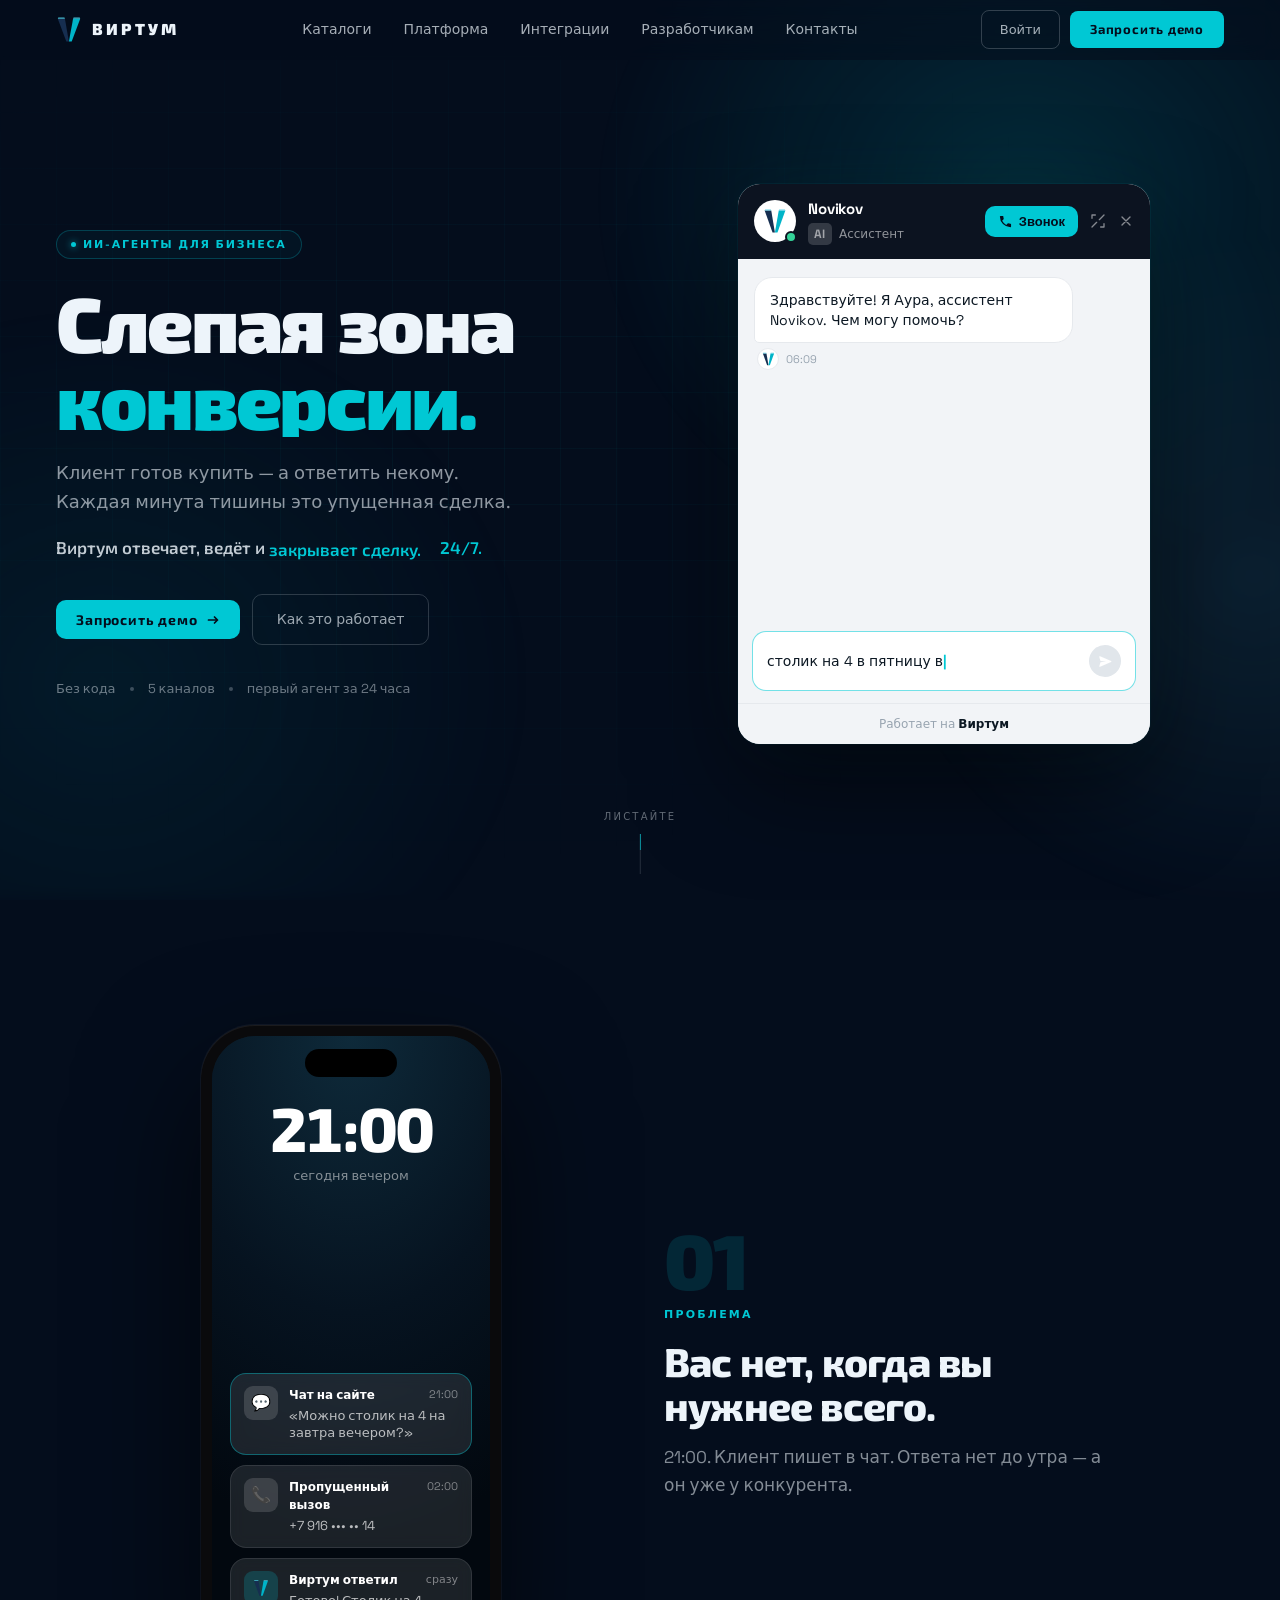
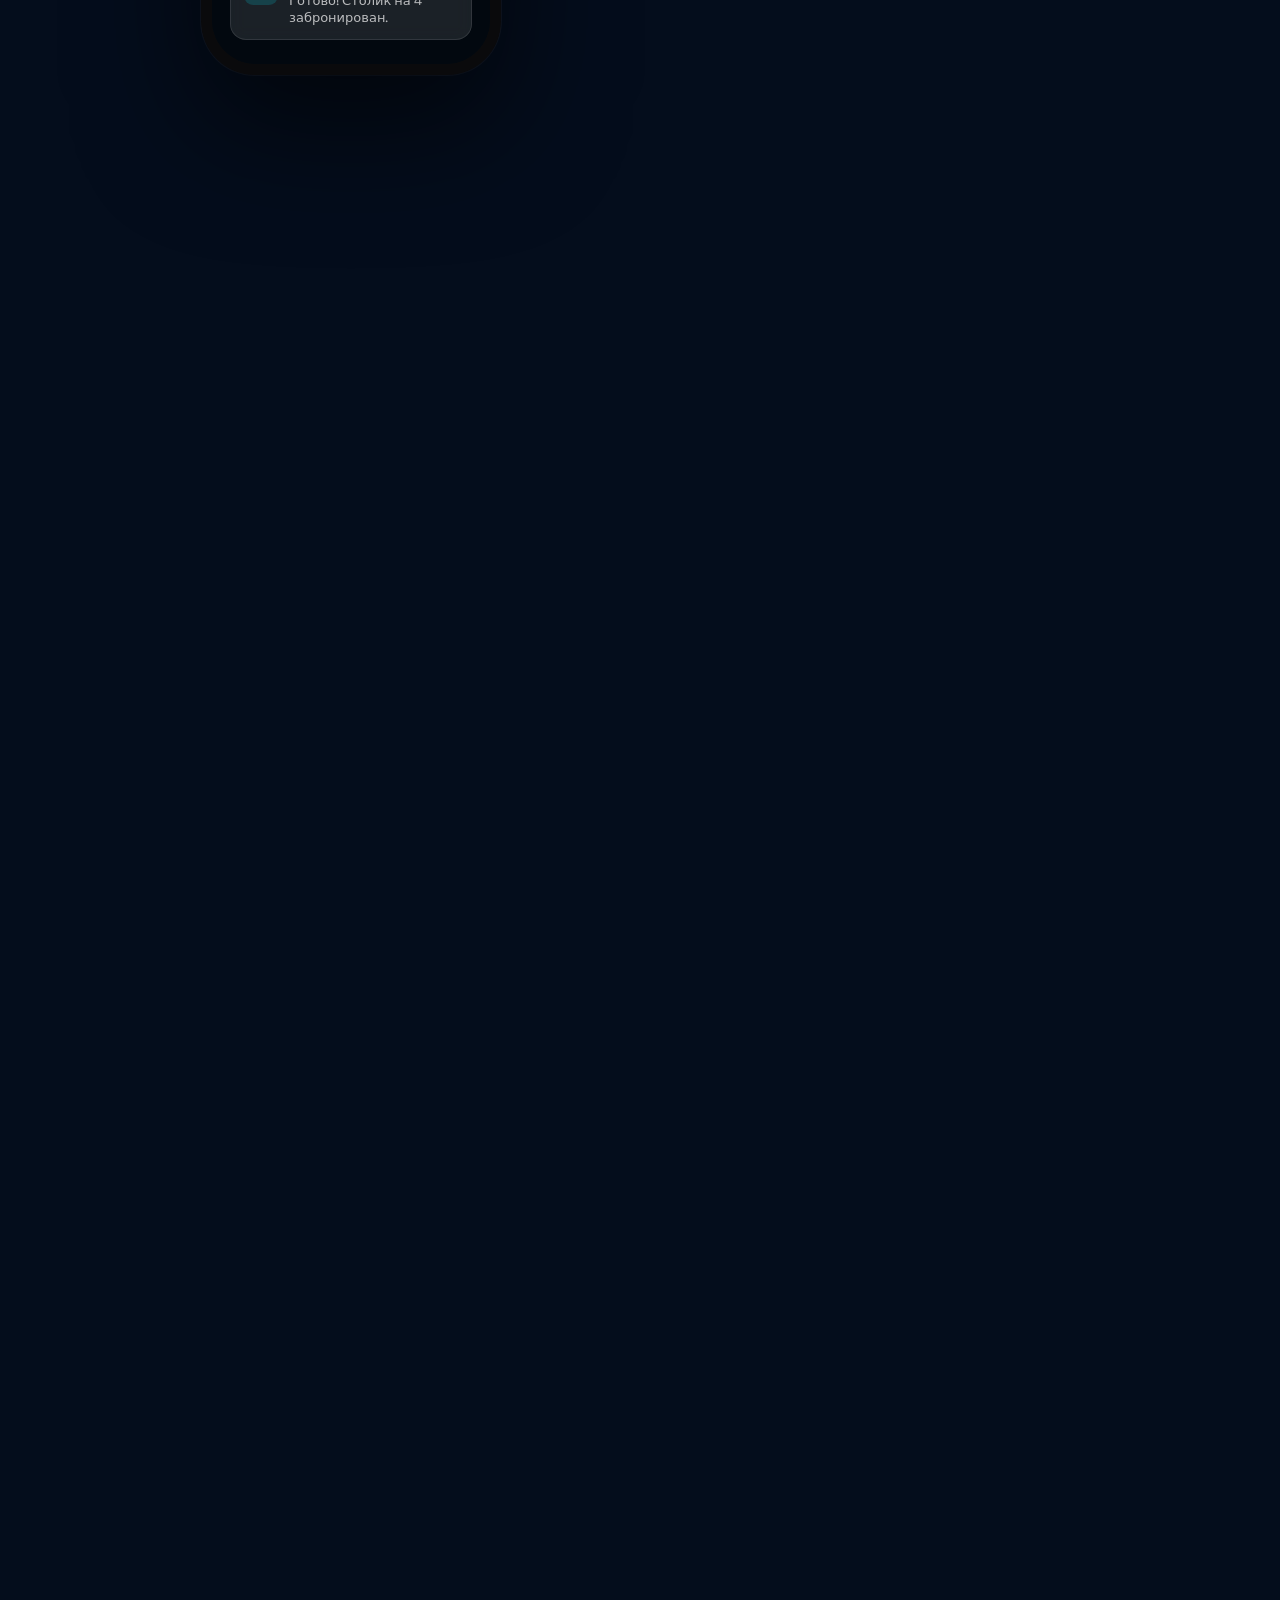
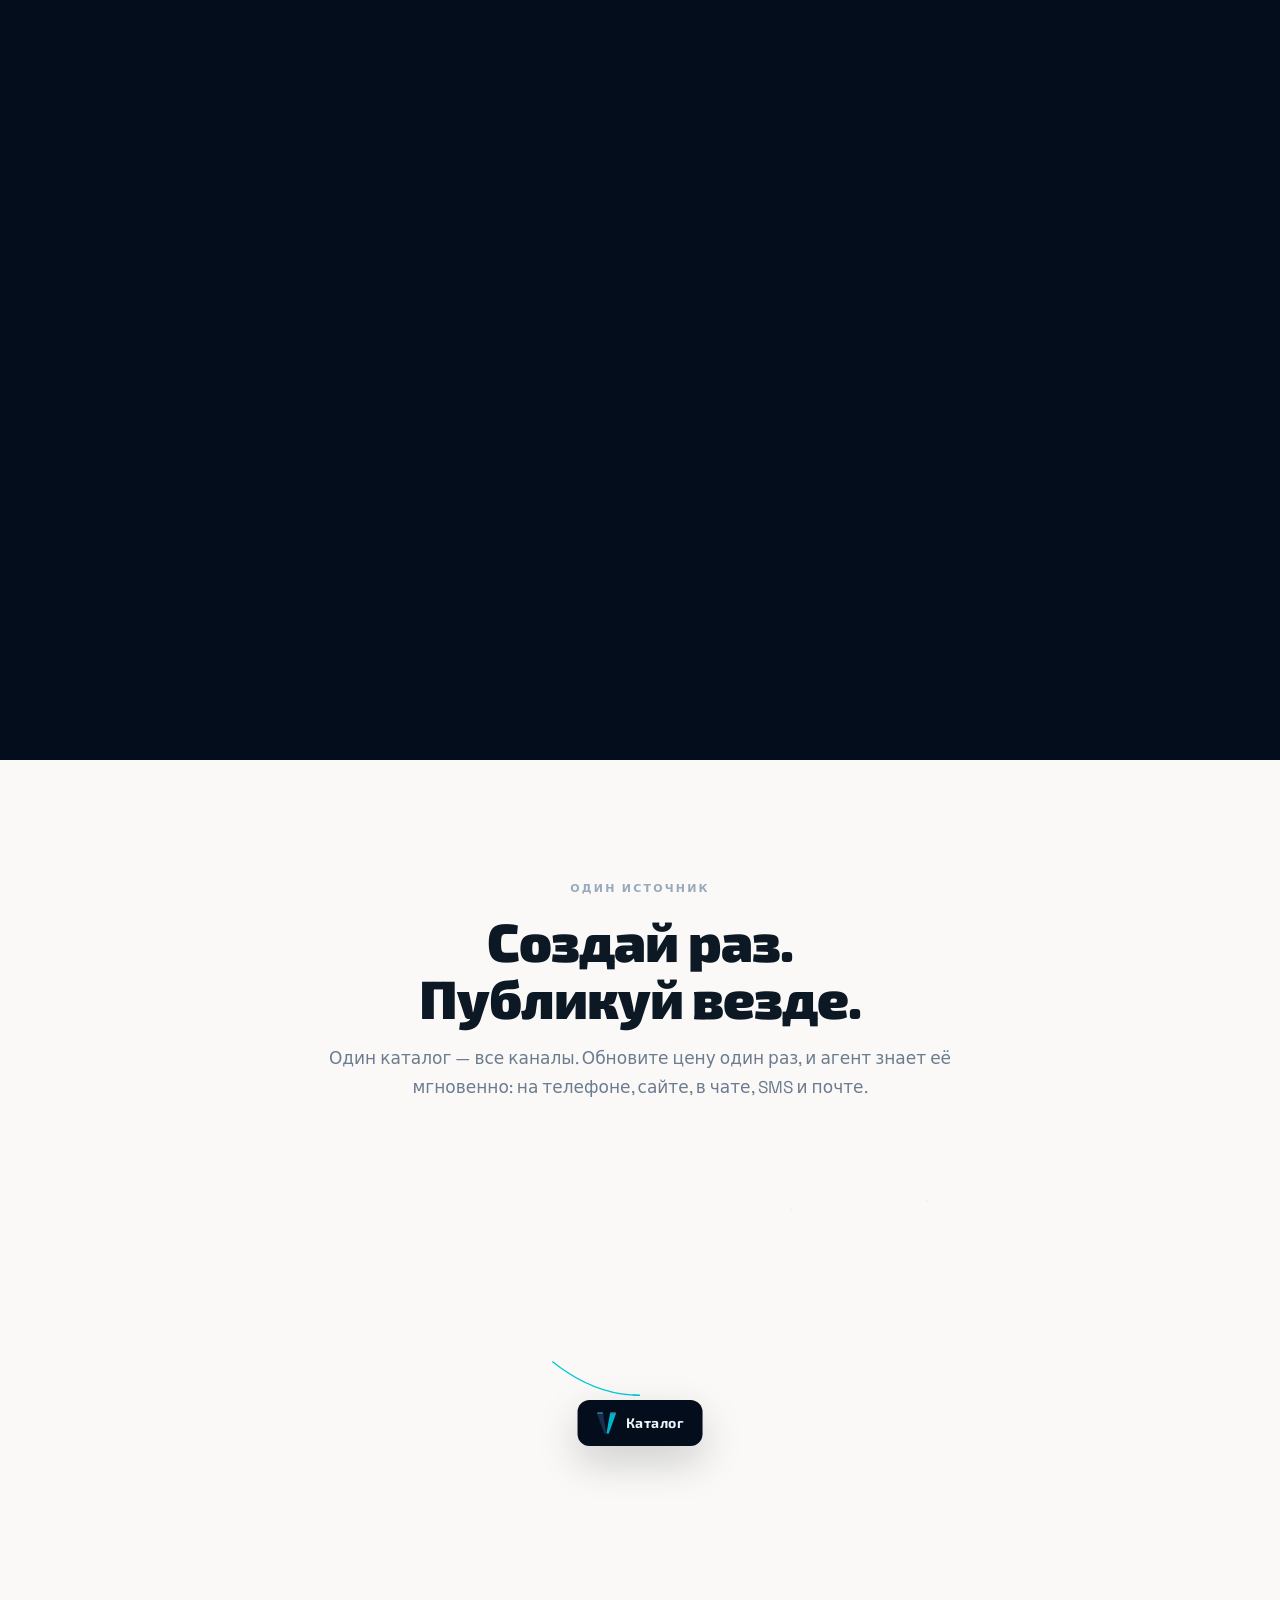
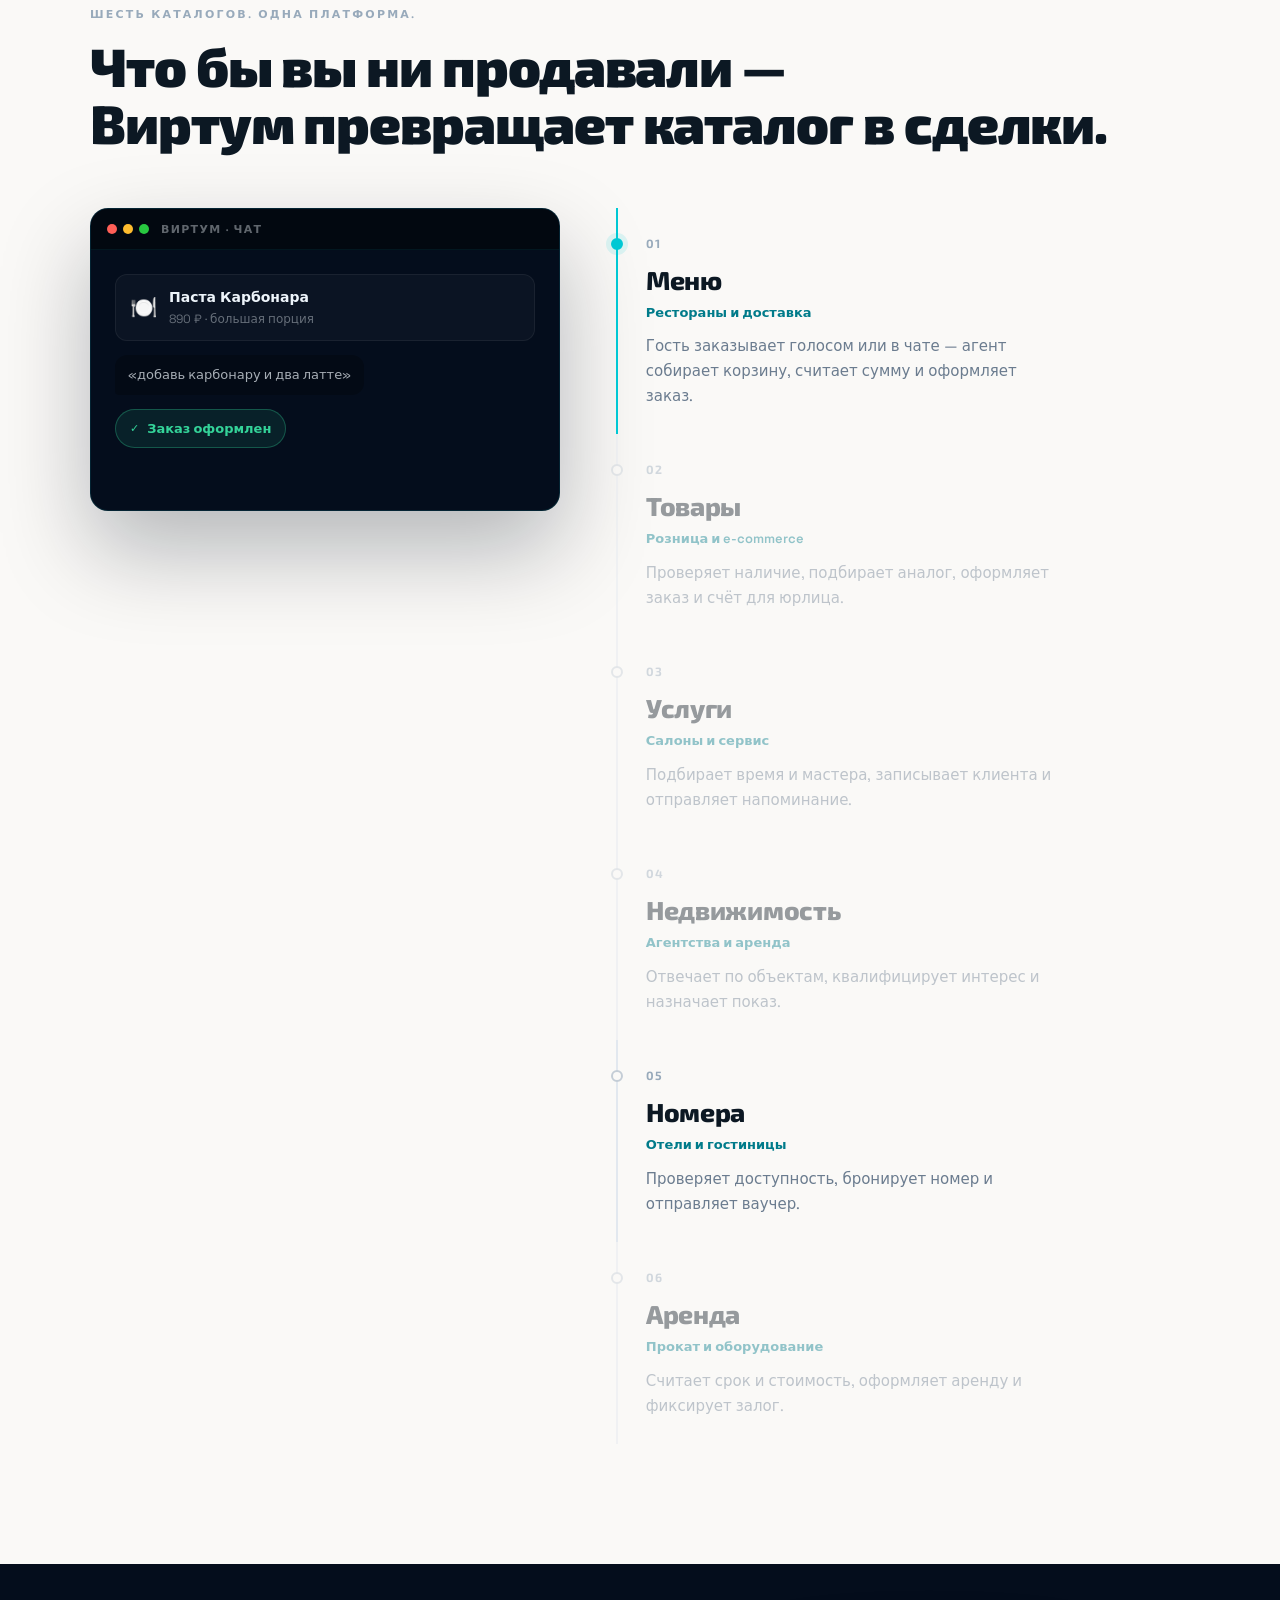
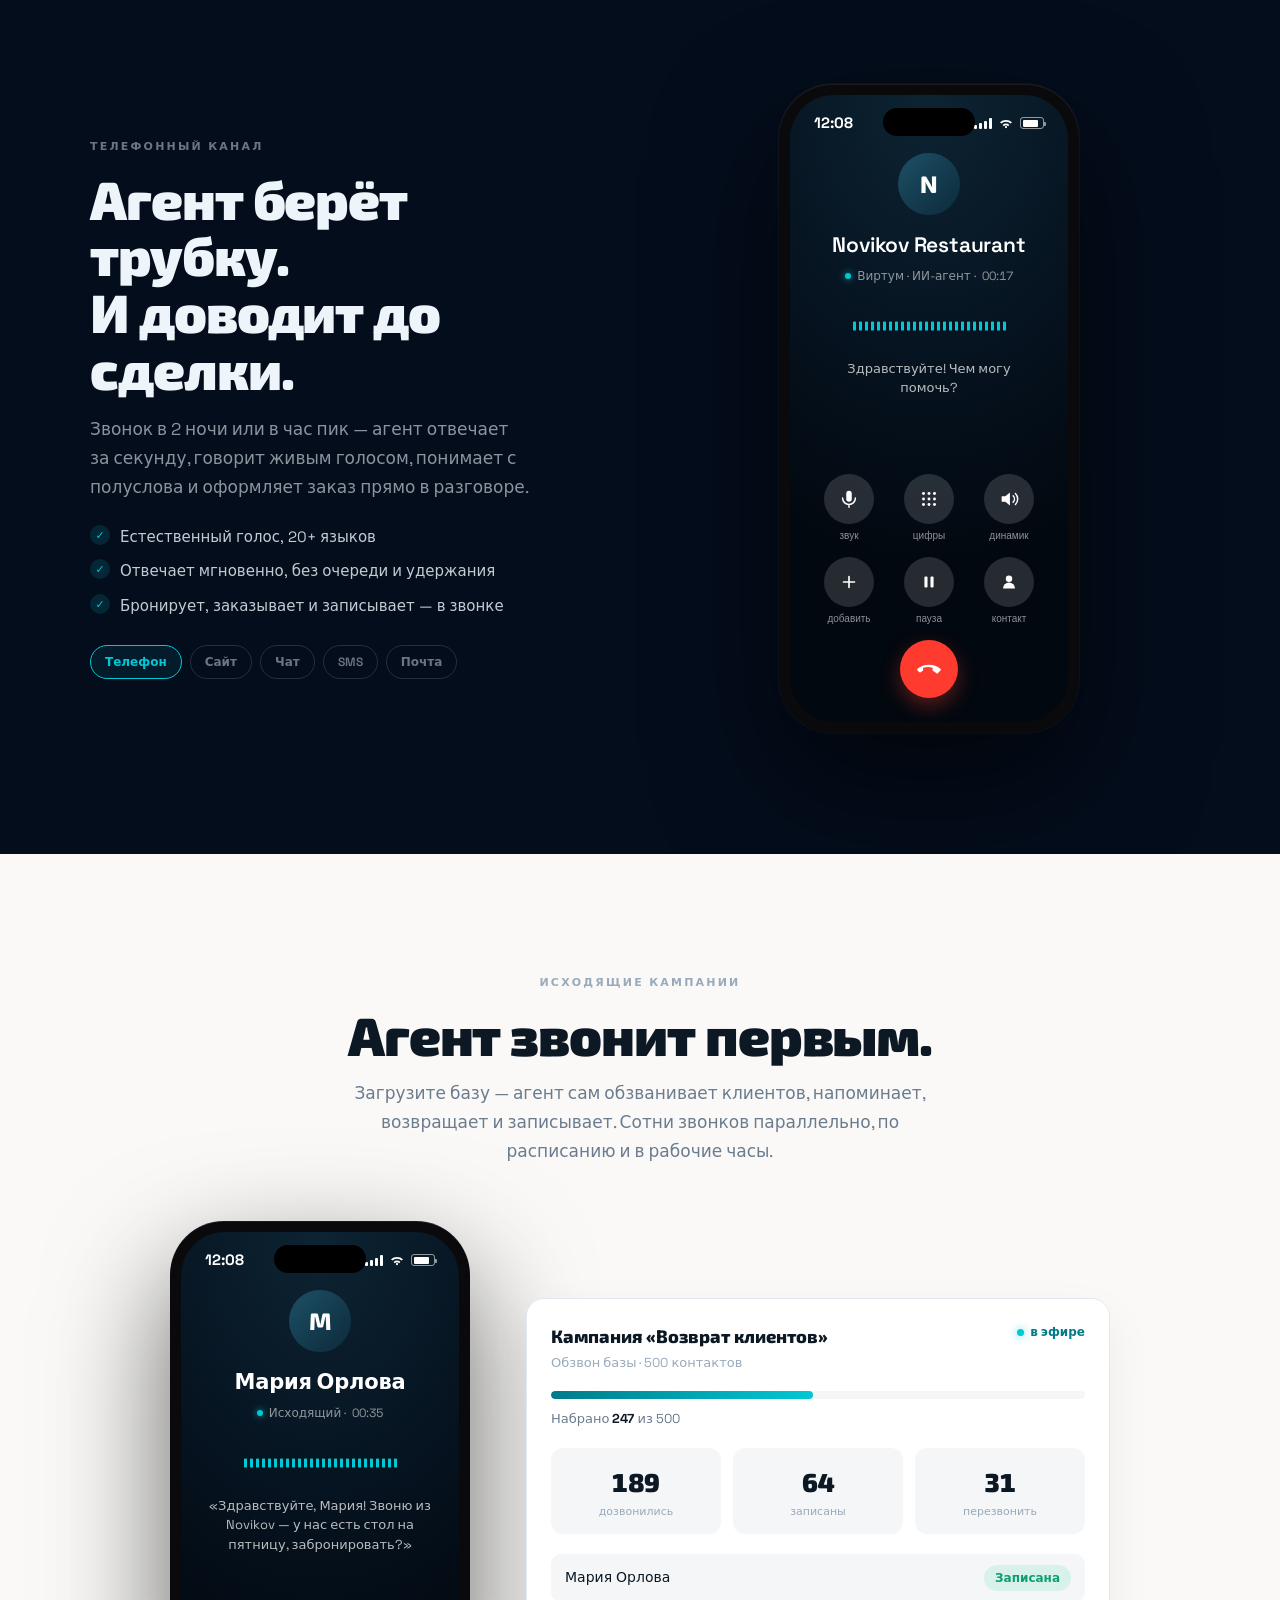
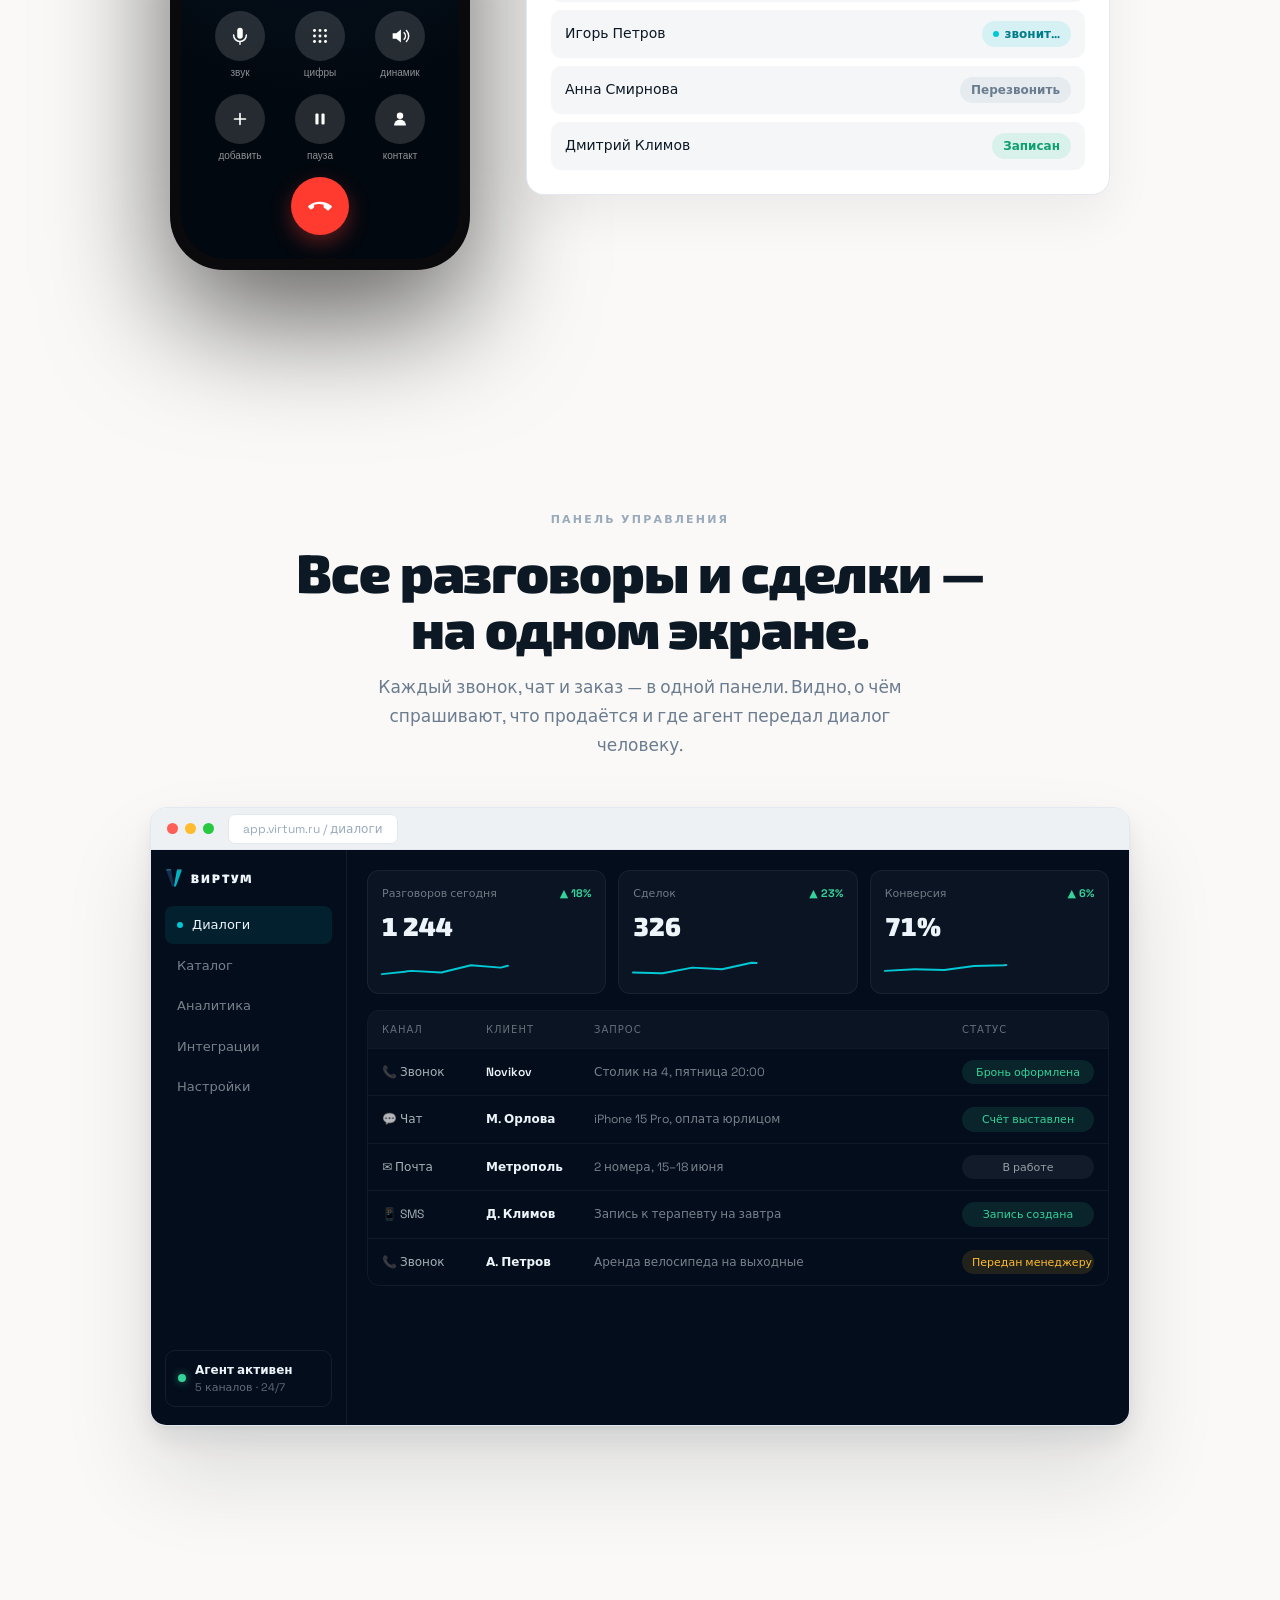
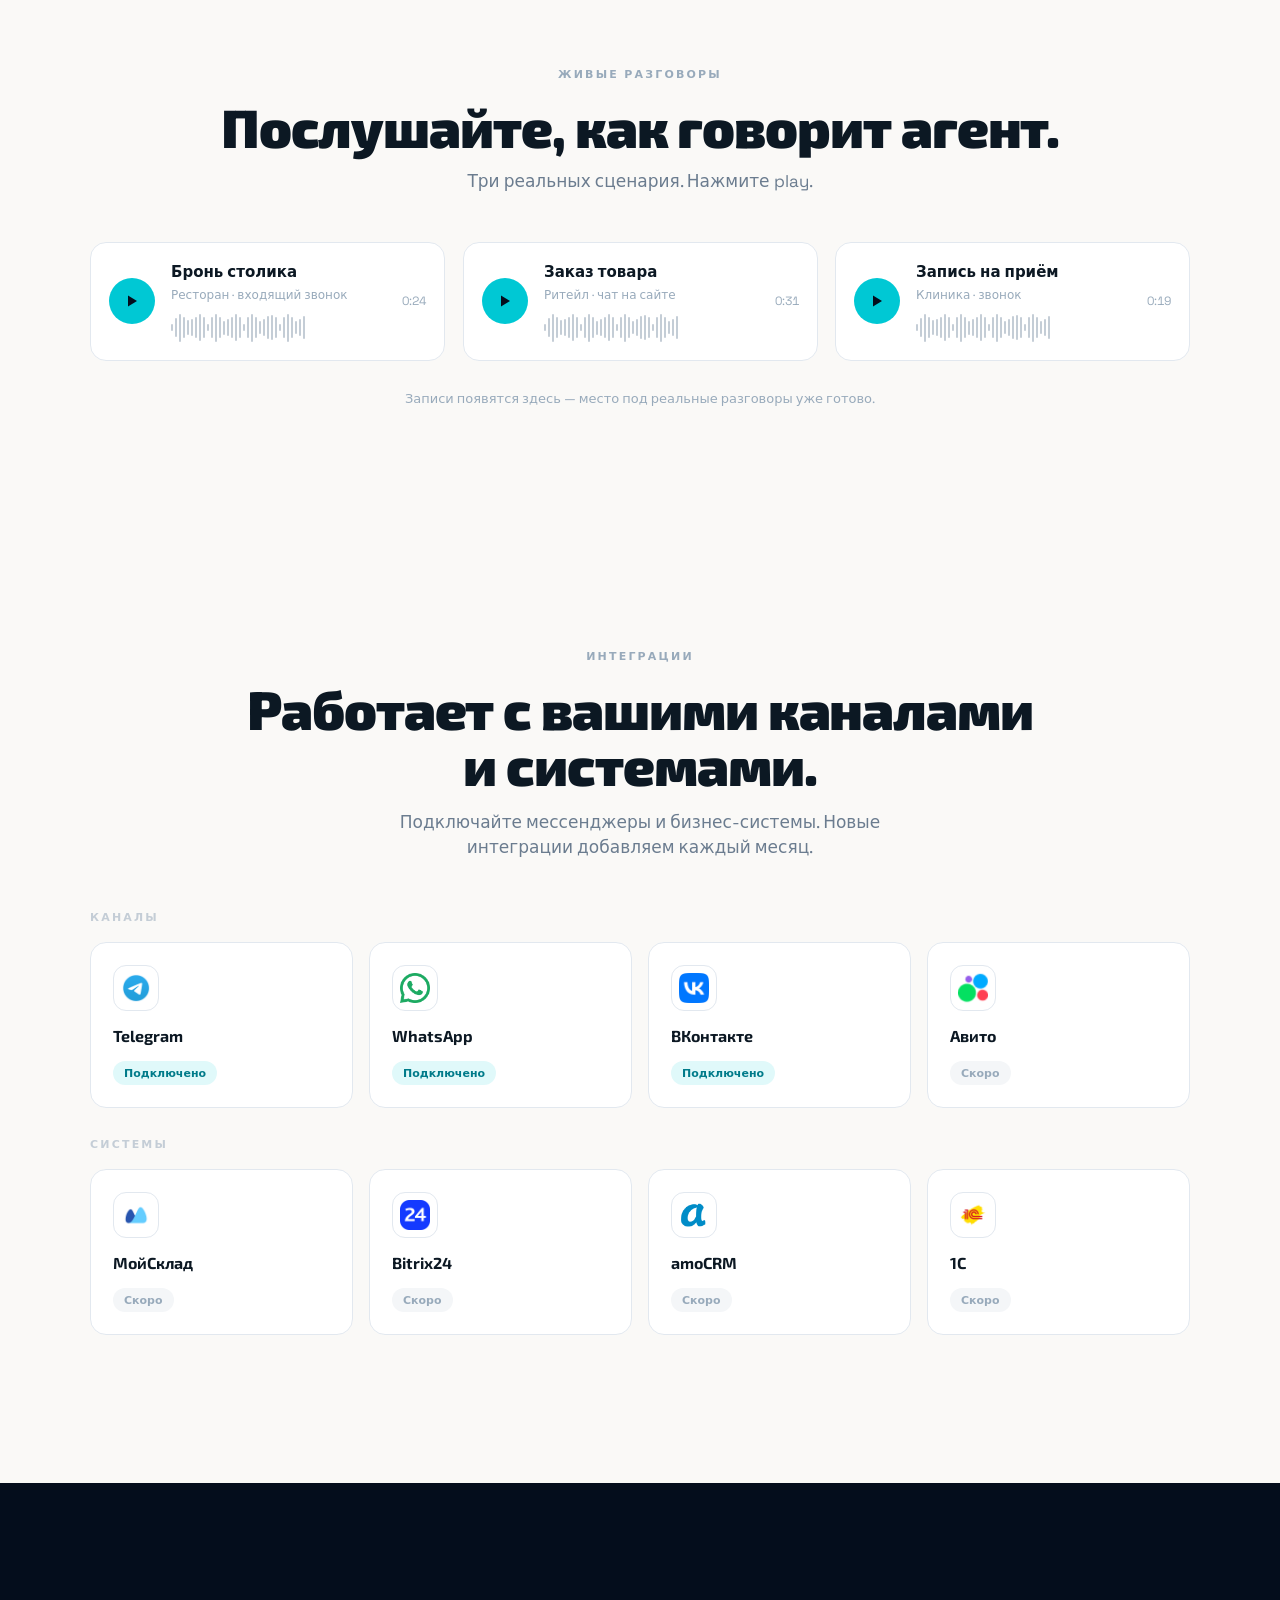
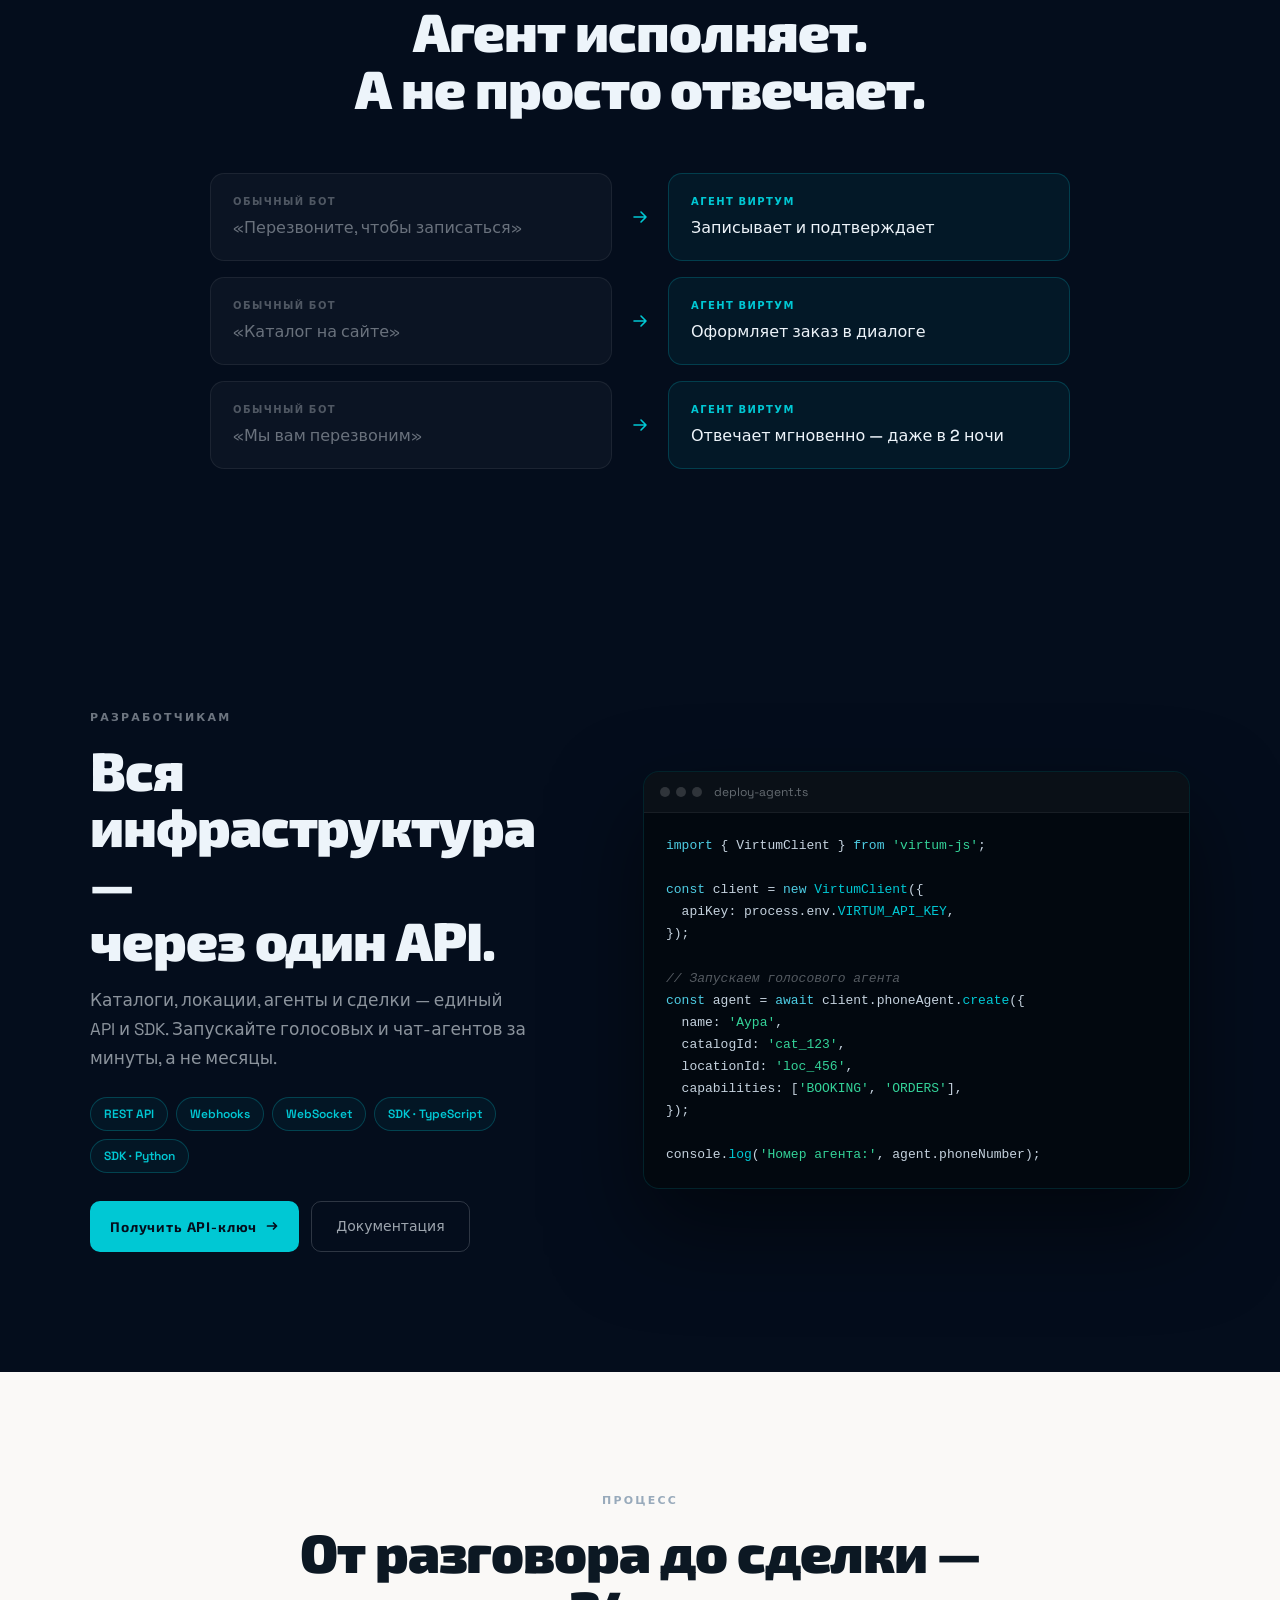
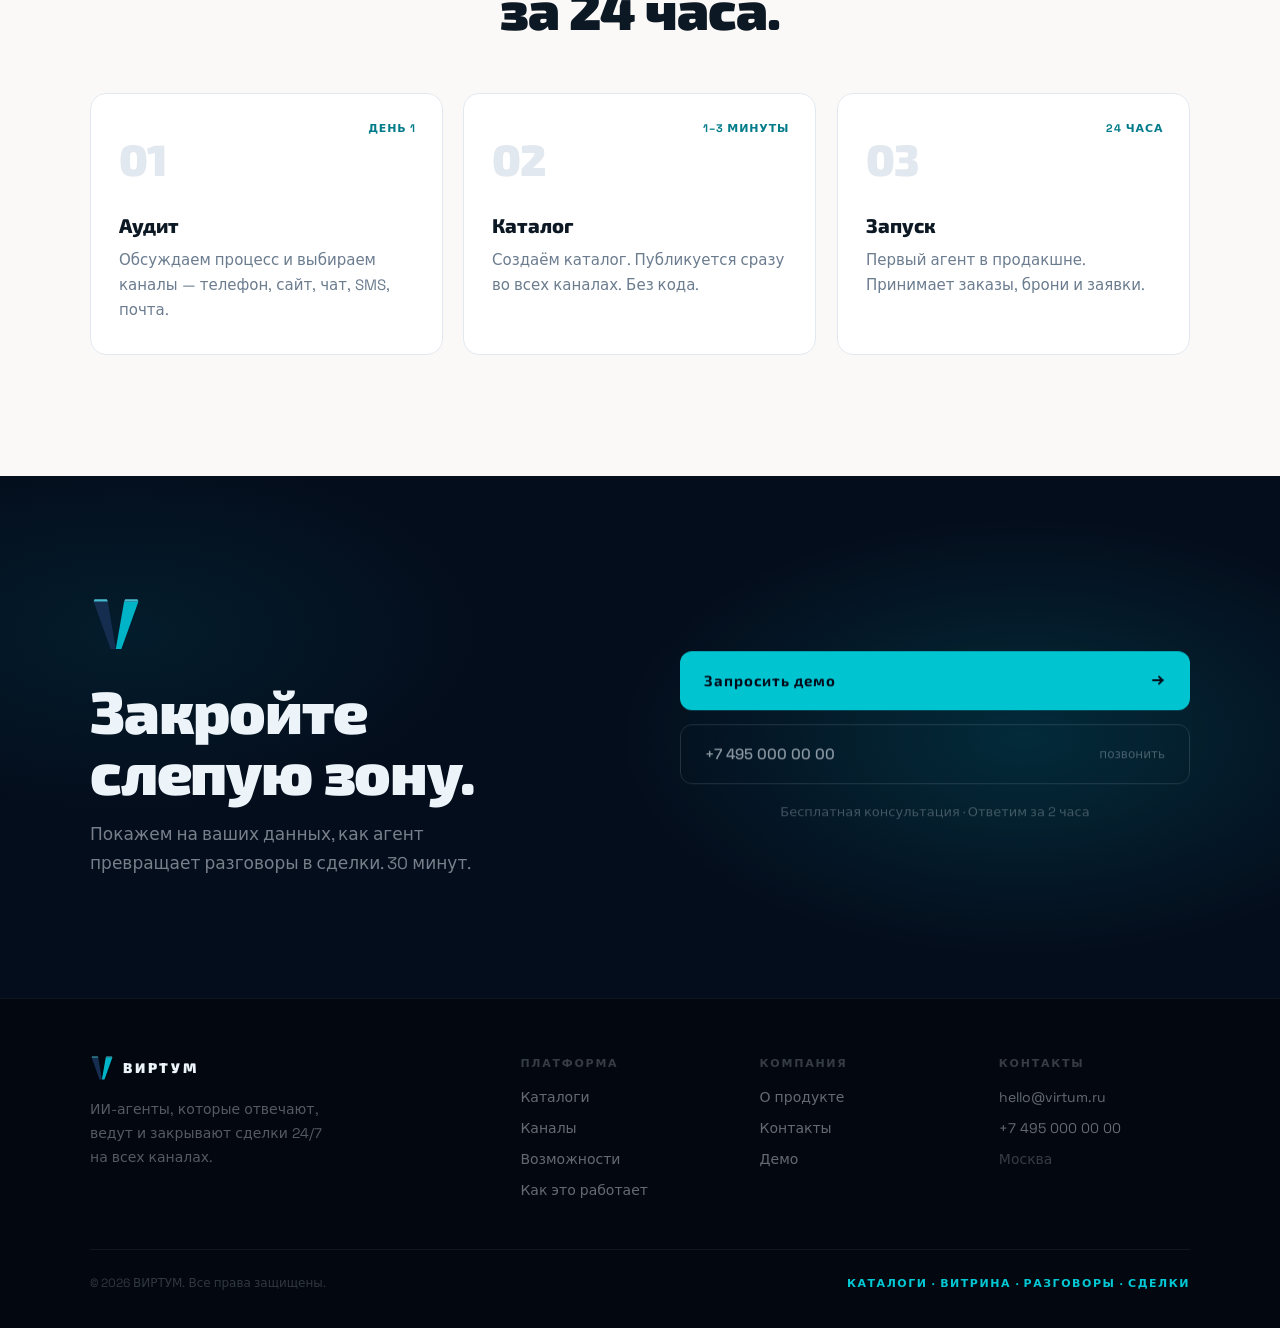
==== commit 8e51cb54: "Fix hero title (bulletproof safety net); real integration logos; lock-screen story - Hero: title no " ====
--- a/index.html
+++ b/index.html
@@ -134,29 +134,40 @@
 <section id="story" class="story">
   <div class="story__pin">
     <div class="story__stage" aria-hidden="true">
-      <div class="notes">
-        <div class="note" data-c="0">
-          <div class="note__icon">💬</div>
-          <div class="note__body">
-            <div class="note__top"><span class="note__app">Чат на сайте</span><span class="note__time">21:00</span></div>
-            <div class="note__text">«Можно столик на 4 на завтра вечером?»</div>
-            <div class="note__status">Не в сети — ответим утром</div>
-          </div>
-        </div>
-        <div class="note" data-c="1">
-          <div class="note__icon">📞</div>
-          <div class="note__body">
-            <div class="note__top"><span class="note__app">Пропущенный вызов</span><span class="note__time">02:00</span></div>
-            <div class="note__text">+7 916 ••• •• 14</div>
-            <div class="note__status">Голосовая почта · 0:08</div>
-          </div>
-        </div>
-        <div class="note note--virtum" data-c="2">
-          <div class="note__icon note__icon--virtum"><img src="/assets/logo.svg" width="18" height="20" alt=""></div>
-          <div class="note__body">
-            <div class="note__top"><span class="note__app">Виртум ответил</span><span class="note__time">сразу</span></div>
-            <div class="note__text">Готово! Столик на 4 забронирован.</div>
-            <div class="note__status note__status--ok">Подтверждение отправлено в SMS ✓</div>
+      <div class="phone phone--lock">
+        <span class="phone__island"></span>
+        <div class="phone__screen">
+          <div class="lock" id="lock">
+            <div class="lock__clock">
+              <div class="lock__time" id="lock-time">21:00</div>
+              <div class="lock__date">сегодня вечером</div>
+            </div>
+            <div class="lock__notes">
+              <div class="lk-note" data-n="0">
+                <span class="lk-note__chk">✓</span>
+                <div class="lk-note__ic">💬</div>
+                <div class="lk-note__bd">
+                  <div class="lk-note__top"><span class="lk-note__app">Чат на сайте</span><span class="lk-note__t">21:00</span></div>
+                  <div class="lk-note__msg">«Можно столик на 4 на завтра вечером?»</div>
+                </div>
+              </div>
+              <div class="lk-note" data-n="1">
+                <span class="lk-note__chk">✓</span>
+                <div class="lk-note__ic">📞</div>
+                <div class="lk-note__bd">
+                  <div class="lk-note__top"><span class="lk-note__app">Пропущенный вызов</span><span class="lk-note__t">02:00</span></div>
+                  <div class="lk-note__msg">+7 916 ••• •• 14</div>
+                </div>
+              </div>
+              <div class="lk-note lk-note--virtum" data-n="2">
+                <div class="lk-note__ic lk-note__ic--v"><img src="/assets/logo.svg" width="16" height="18" alt=""></div>
+                <div class="lk-note__bd">
+                  <div class="lk-note__top"><span class="lk-note__app">Виртум ответил</span><span class="lk-note__t">сразу</span></div>
+                  <div class="lk-note__msg">Готово! Столик на 4 забронирован.</div>
+                </div>
+              </div>
+            </div>
+            <div class="lock__sweep"></div>
           </div>
         </div>
       </div>
@@ -564,22 +575,22 @@
     <div class="integ__group-title">КАНАЛЫ</div>
     <div class="integ__grid">
       <div class="itile">
-        <div class="itile__icon" style="background:#229ED9"><svg width="20" height="20" viewBox="0 0 24 24" fill="#fff" aria-hidden="true"><path d="M21.9 4.3l-3.3 15.5c-.2 1-.9 1.3-1.8.8l-4.9-3.6-2.4 2.3c-.3.3-.5.5-1 .5l.4-5 9.1-8.2c.4-.3-.1-.5-.6-.2L6.2 13.3l-4.8-1.5c-1-.3-1-1 .2-1.5L20.6 2.9c.9-.3 1.6.2 1.3 1.4z"/></svg></div>
+        <div class="itile__icon itile__icon--img"><img src="/assets/logos/telegram.png" alt="" width="30" height="30" loading="lazy"></div>
         <div class="itile__name">Telegram</div>
         <span class="itile__badge itile__badge--on">Подключено</span>
       </div>
       <div class="itile">
-        <div class="itile__icon" style="background:#25D366"><svg width="20" height="20" viewBox="0 0 24 24" fill="#fff" aria-hidden="true"><path d="M12 2a10 10 0 00-8.5 15.2L2 22l4.9-1.5A10 10 0 1012 2zm0 2a8 8 0 11-4.2 14.8l-.3-.2-2.9.9.9-2.8-.2-.3A8 8 0 0112 4zm-2.7 4c-.2 0-.5 0-.7.4-.3.4-1 1-1 2.4s1 2.8 1.2 3 2 3.2 5 4.4c2.5 1 3 .8 3.5.7.6 0 1.8-.7 2-1.4.3-.7.3-1.3.2-1.4l-1-.5c-.4-.2-1.5-.7-1.7-.8-.2 0-.4-.1-.6.2l-.8 1c-.2.2-.3.2-.6.1s-1.2-.5-2.3-1.4c-.9-.8-1.4-1.7-1.6-2s0-.4.1-.6l.5-.5.3-.5v-.5c0-.2-.6-1.5-.9-2-.2-.5-.4-.4-.6-.4z"/></svg></div>
+        <div class="itile__icon itile__icon--img"><img src="/assets/logos/whatsapp.png" alt="" width="30" height="30" loading="lazy"></div>
         <div class="itile__name">WhatsApp</div>
         <span class="itile__badge itile__badge--on">Подключено</span>
       </div>
       <div class="itile">
-        <div class="itile__icon" style="background:#0077FF;font-weight:800;font-size:13px;color:#fff">VK</div>
+        <div class="itile__icon itile__icon--img"><img src="/assets/logos/vk.png" alt="" width="30" height="30" loading="lazy"></div>
         <div class="itile__name">ВКонтакте</div>
         <span class="itile__badge itile__badge--on">Подключено</span>
       </div>
       <div class="itile">
-        <div class="itile__icon" style="background:#00AAFF;font-weight:800;font-size:11px;color:#fff">av</div>
+        <div class="itile__icon itile__icon--img"><img src="/assets/logos/avito.png" alt="" width="30" height="30" loading="lazy"></div>
         <div class="itile__name">Авито</div>
         <span class="itile__badge">Скоро</span>
       </div>
@@ -590,22 +601,22 @@
     <div class="integ__group-title">СИСТЕМЫ</div>
     <div class="integ__grid">
       <div class="itile">
-        <div class="itile__icon" style="background:#1A8FE3;font-weight:800;font-size:12px;color:#fff">МС</div>
+        <div class="itile__icon itile__icon--img"><img src="/assets/logos/moysklad.png" alt="" width="30" height="30" loading="lazy"></div>
         <div class="itile__name">МойСклад</div>
         <span class="itile__badge">Скоро</span>
       </div>
       <div class="itile">
-        <div class="itile__icon" style="background:#0098E3;font-weight:800;font-size:11px;color:#fff">B24</div>
+        <div class="itile__icon itile__icon--img"><img src="/assets/logos/bitrix24.png" alt="" width="30" height="30" loading="lazy"></div>
         <div class="itile__name">Bitrix24</div>
         <span class="itile__badge">Скоро</span>
       </div>
       <div class="itile">
-        <div class="itile__icon" style="background:#2BA6F7;font-weight:800;font-size:11px;color:#fff">amo</div>
+        <div class="itile__icon itile__icon--img"><img src="/assets/logos/amocrm.png" alt="" width="30" height="30" loading="lazy"></div>
         <div class="itile__name">amoCRM</div>
         <span class="itile__badge">Скоро</span>
       </div>
       <div class="itile">
-        <div class="itile__icon" style="background:#FFCC00;font-weight:800;font-size:13px;color:#1A1A1A">1С</div>
+        <div class="itile__icon itile__icon--img"><img src="/assets/logos/1c.png" alt="" width="30" height="30" loading="lazy"></div>
         <div class="itile__name">1С</div>
         <span class="itile__badge">Скоро</span>
       </div>
--- a/styles.css
+++ b/styles.css
@@ -57,11 +57,11 @@
 
 /* ── Reveal system (gated on html.has-anim so it's bulletproof) ── */
 .reveal, .line__inner { will-change: transform, opacity; }
-.hero__title .line { display: block; }
+/* Title is ALWAYS visible by default (mask only clips the slide-up animation);
+   never gate the H1 on JS so it can't disappear if the intro stalls. */
+.hero__title .line { display: block; overflow: hidden; }
 .hero__title .line__inner { display: block; }
 html.has-anim .reveal { opacity: 0; transform: translateY(24px); }
-html.has-anim .line { overflow: hidden; }
-html.has-anim .line__inner { transform: translateY(115%); }
 
 /* Scroll progress bar */
 .scroll-progress { position: fixed; top: 0; left: 0; height: 3px; width: 0; background: linear-gradient(90deg, var(--teal-deep), var(--teal), var(--teal-soft)); z-index: 200; transition: width .1s linear; }
@@ -166,20 +166,33 @@
 .story.is-pinned .story__panel { position: absolute; inset: 0; opacity: 0; transform: translateY(34px); transition: opacity .55s ease, transform .55s ease; pointer-events: none; padding: 0; border: 0; }
 .story.is-pinned .story__panel.is-active { opacity: 1; transform: none; pointer-events: auto; }
 .story.is-pinned .story__num { font-size: 78px; }
-/* Notification stack (story visual) */
-.notes { display: flex; flex-direction: column; gap: 14px; width: 100%; max-width: 380px; }
-.note { display: flex; gap: 14px; align-items: flex-start; padding: 16px 18px; border-radius: 18px; background: rgba(255,255,255,.04); border: 1px solid rgba(255,255,255,.07); opacity: .38; transform: scale(.95); transition: opacity .5s ease, transform .5s ease, border-color .5s ease, background .5s ease, box-shadow .5s ease; }
-.note.is-on { opacity: 1; transform: scale(1); border-color: rgba(0,200,212,.32); background: rgba(0,200,212,.06); box-shadow: 0 24px 56px rgba(0,0,0,.4); }
-.note--virtum.is-on { border-color: rgba(52,211,153,.42); background: rgba(52,211,153,.07); }
-.note__icon { width: 40px; height: 40px; border-radius: 12px; display: flex; align-items: center; justify-content: center; font-size: 18px; flex-shrink: 0; background: rgba(255,255,255,.08); }
-.note__icon--virtum { background: rgba(0,200,212,.14); }
-.note__body { flex: 1; min-width: 0; text-align: left; }
-.note__top { display: flex; justify-content: space-between; align-items: center; gap: 10px; margin-bottom: 5px; }
-.note__app { font-size: 12px; font-weight: 700; color: rgba(237,244,250,.82); letter-spacing: .02em; }
-.note__time { font-size: 11px; color: rgba(237,244,250,.4); font-variant-numeric: tabular-nums; flex-shrink: 0; }
-.note__text { font-size: 14px; color: var(--on-dark); line-height: 1.4; }
-.note__status { font-size: 12px; color: rgba(237,244,250,.4); margin-top: 6px; }
-.note__status--ok { color: var(--green); }
+/* Story visual: iPhone lock screen — missed pings pile up, Виртум resolves */
+.phone--lock { animation: none; }
+.lock { position: absolute; inset: 0; display: flex; flex-direction: column; padding: 60px 18px 24px; overflow: hidden; background: radial-gradient(120% 80% at 50% 0%, #0e2a3a 0%, #061320 55%, #02080f 100%); }
+.lock__clock { text-align: center; margin-bottom: auto; }
+.lock__time { font-family: var(--font-d); font-weight: 800; font-size: 62px; color: #fff; letter-spacing: -.02em; line-height: 1; font-variant-numeric: tabular-nums; transition: color .4s; }
+.lock__date { font-size: 13px; color: rgba(255,255,255,.5); margin-top: 8px; }
+.lock__notes { display: flex; flex-direction: column; gap: 10px; }
+.lk-note { position: relative; display: flex; gap: 11px; align-items: flex-start; background: rgba(255,255,255,.1); -webkit-backdrop-filter: blur(8px); backdrop-filter: blur(8px); border: 1px solid rgba(255,255,255,.1); border-radius: 16px; padding: 12px 13px; opacity: 0; transform: translateY(14px) scale(.96); transition: opacity .5s ease, transform .5s ease, border-color .5s ease, background .5s ease; }
+.lk-note.is-shown { opacity: 1; transform: none; }
+.lk-note.is-dim { opacity: .5; }
+.lk-note.is-active { border-color: rgba(0,200,212,.4); }
+.lk-note--virtum.is-active { border-color: rgba(52,211,153,.45); background: rgba(52,211,153,.12); box-shadow: 0 14px 34px rgba(0,0,0,.4); }
+.lk-note.is-resolved { border-color: rgba(52,211,153,.32); }
+.lk-note__ic { width: 34px; height: 34px; border-radius: 9px; background: rgba(255,255,255,.14); display: flex; align-items: center; justify-content: center; font-size: 16px; flex-shrink: 0; }
+.lk-note__ic--v { background: rgba(0,200,212,.2); }
+.lk-note__bd { flex: 1; min-width: 0; }
+.lk-note__top { display: flex; justify-content: space-between; gap: 8px; margin-bottom: 3px; }
+.lk-note__app { font-size: 12px; font-weight: 700; color: #fff; }
+.lk-note__t { font-size: 11px; color: rgba(255,255,255,.45); flex-shrink: 0; transition: opacity .3s; }
+.lk-note__msg { font-size: 13px; color: rgba(255,255,255,.7); line-height: 1.35; }
+.lk-note__chk { position: absolute; top: 11px; right: 12px; width: 18px; height: 18px; border-radius: 50%; background: var(--green); color: #04101c; font-size: 10px; font-weight: 800; display: none; align-items: center; justify-content: center; }
+.lk-note.is-resolved .lk-note__t { opacity: 0; }
+.lk-note.is-resolved .lk-note__chk { display: flex; animation: popIn .3s ease; }
+@keyframes popIn { from { transform: scale(.3); opacity: 0; } to { transform: scale(1); opacity: 1; } }
+.lock__sweep { position: absolute; left: 0; right: 0; top: -34%; height: 34%; background: linear-gradient(180deg, transparent, rgba(0,200,212,.28), transparent); opacity: 0; pointer-events: none; }
+.lock.is-resolving .lock__sweep { animation: lkSweep 1s ease forwards; }
+@keyframes lkSweep { 0% { opacity: 0; transform: translateY(0); } 18% { opacity: 1; } 100% { opacity: 0; transform: translateY(440px); } }
 .story__num { font-family: var(--font-d); font-weight: 900; font-size: 60px; line-height: 1; color: rgba(0,200,212,.14); letter-spacing: -.03em; margin-bottom: 8px; }
 .story__kicker { font-size: 11px; font-weight: 700; letter-spacing: .2em; color: var(--teal); margin-bottom: 16px; }
 .story__title { font-family: var(--font-d); font-weight: 800; font-size: clamp(28px, 3.4vw, 40px); line-height: 1.1; color: var(--on-dark); letter-spacing: -.02em; margin-bottom: 16px; text-wrap: pretty; }
@@ -496,6 +509,8 @@
 .itile { background: #fff; border: 1px solid var(--line); border-radius: 16px; padding: 22px; display: flex; flex-direction: column; align-items: flex-start; gap: 13px; transition: transform .3s, box-shadow .3s, border-color .3s; }
 .itile:hover { transform: translateY(-4px); box-shadow: 0 18px 40px rgba(12,24,35,.08); border-color: #D6DEE6; }
 .itile__icon { width: 46px; height: 46px; border-radius: 13px; display: flex; align-items: center; justify-content: center; flex-shrink: 0; }
+.itile__icon--img { background: #fff; border: 1px solid var(--line); }
+.itile__icon img { width: 30px; height: 30px; object-fit: contain; }
 .itile__name { font-family: var(--font-d); font-weight: 700; font-size: 16px; color: var(--ink); }
 .itile__badge { font-size: 11px; font-weight: 600; padding: 4px 11px; border-radius: 100px; background: var(--bg-2); color: var(--ink-3); }
 .itile__badge--on { background: rgba(0,200,212,.12); color: var(--teal-deep); }
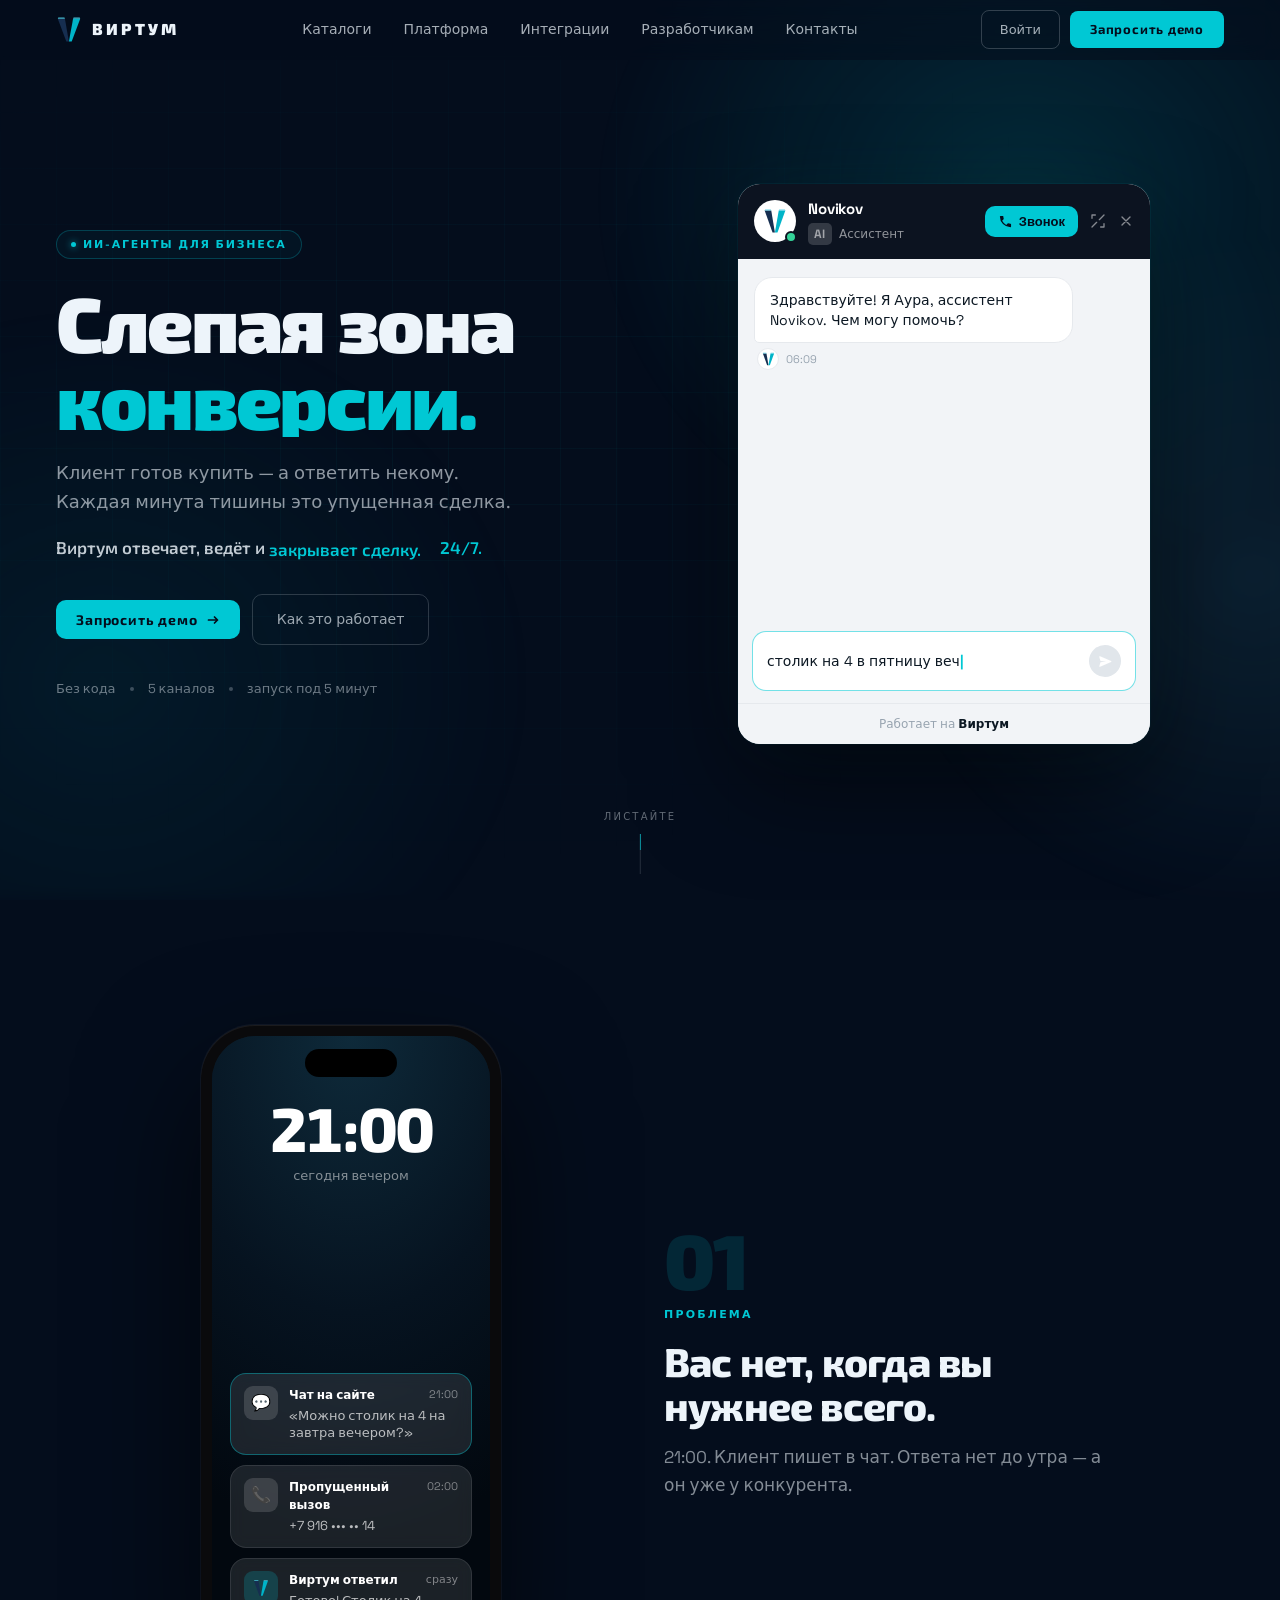
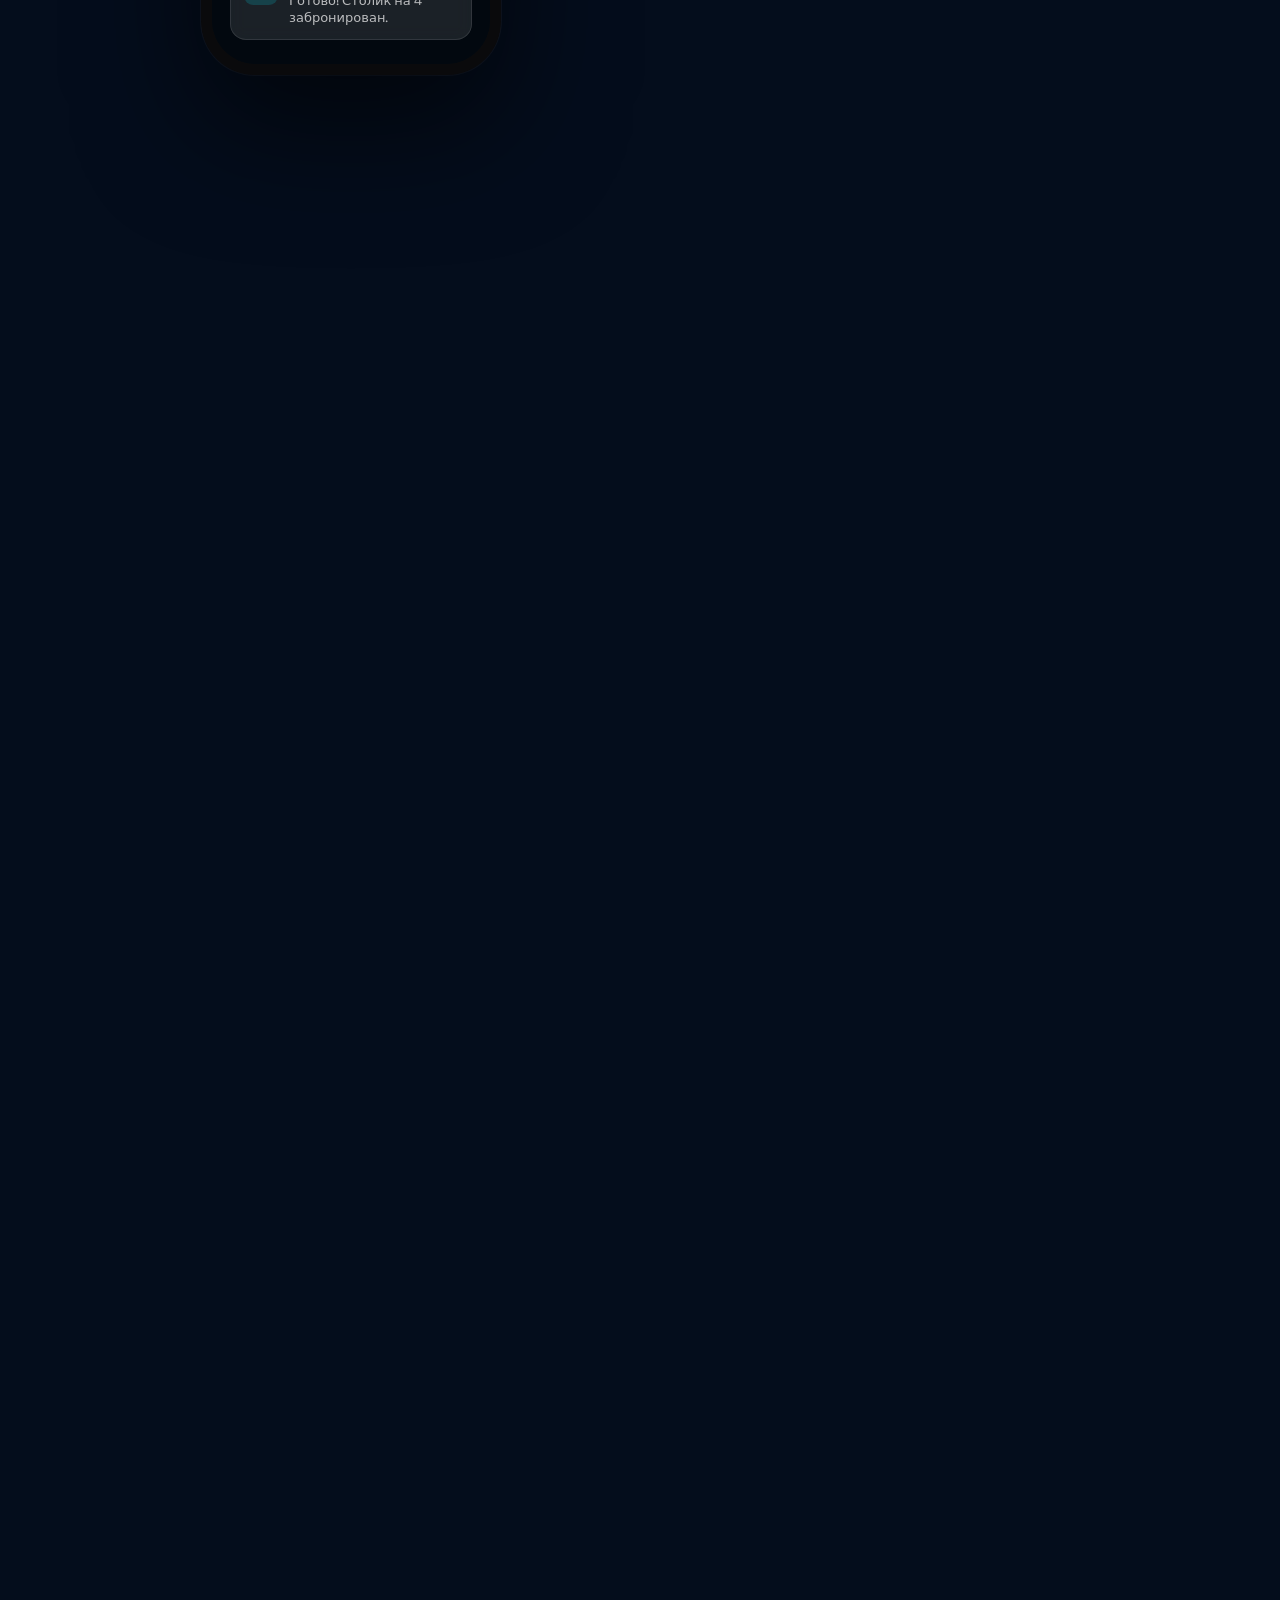
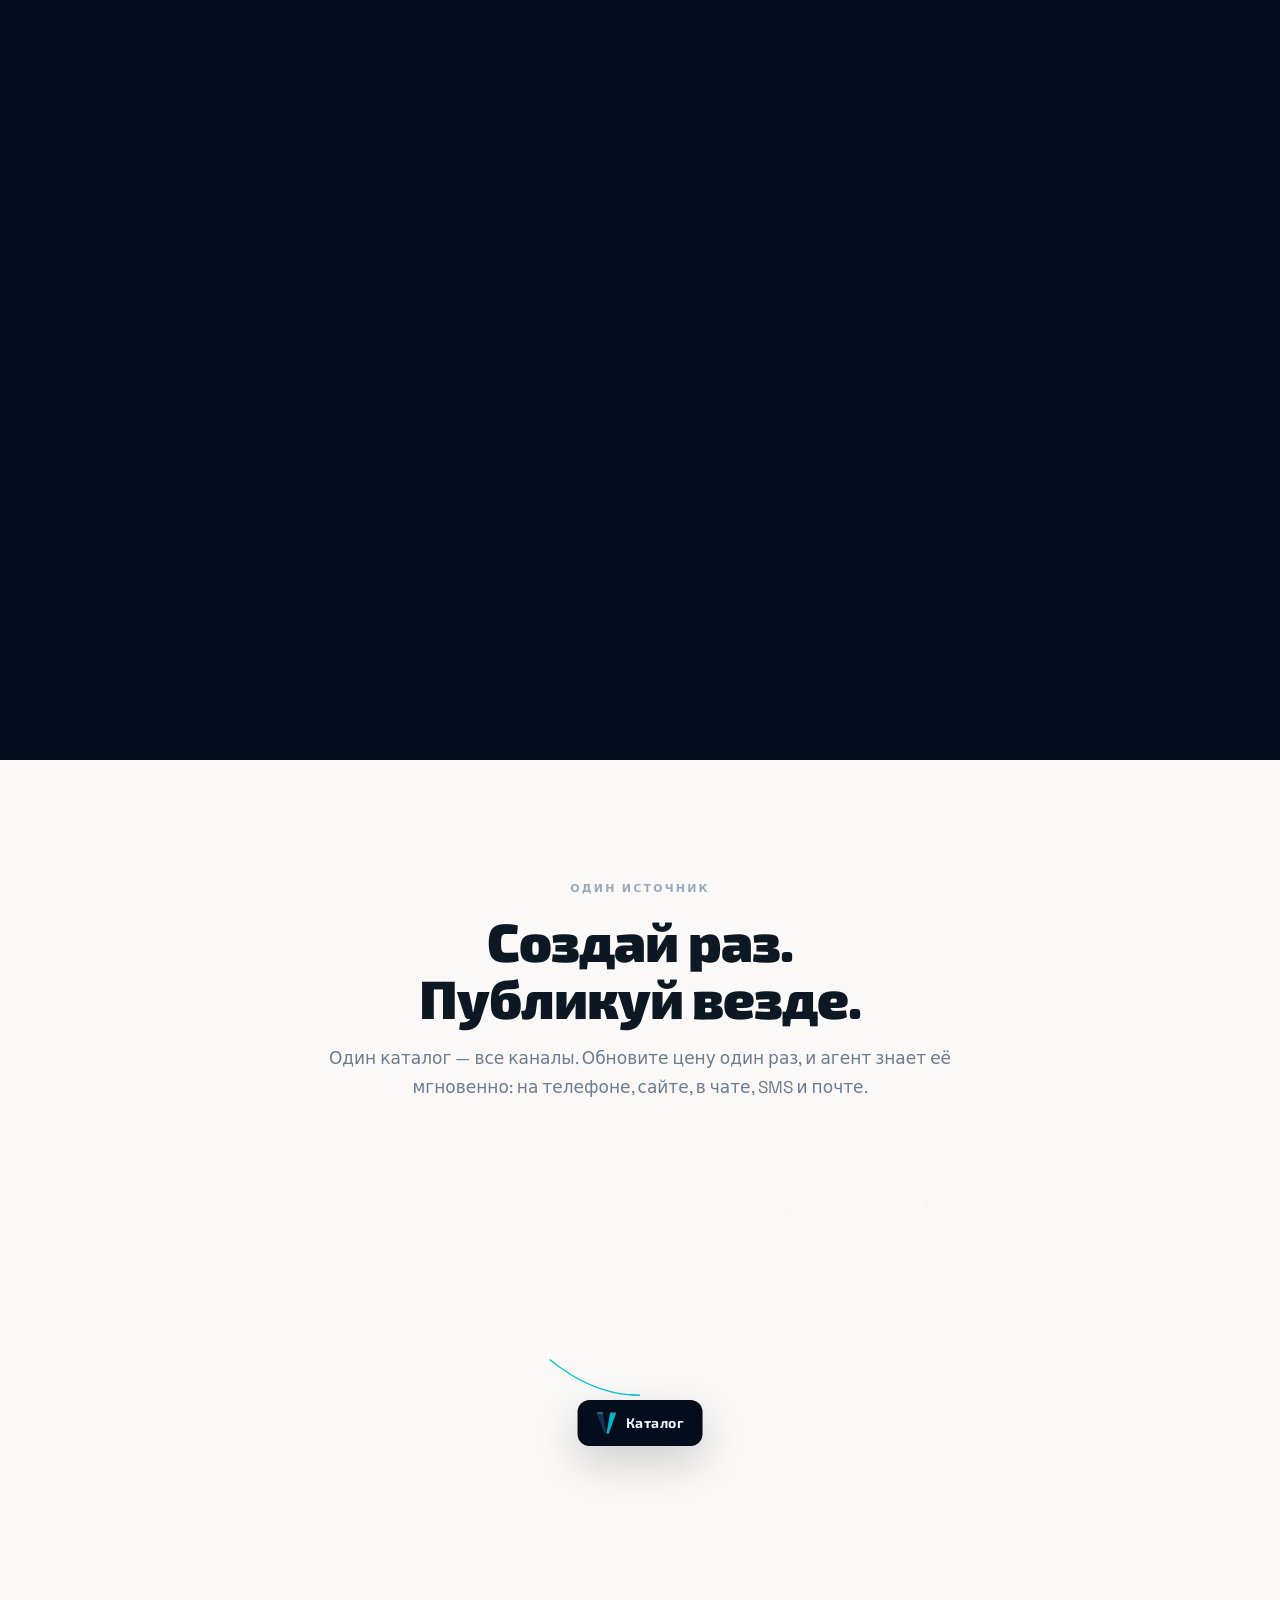
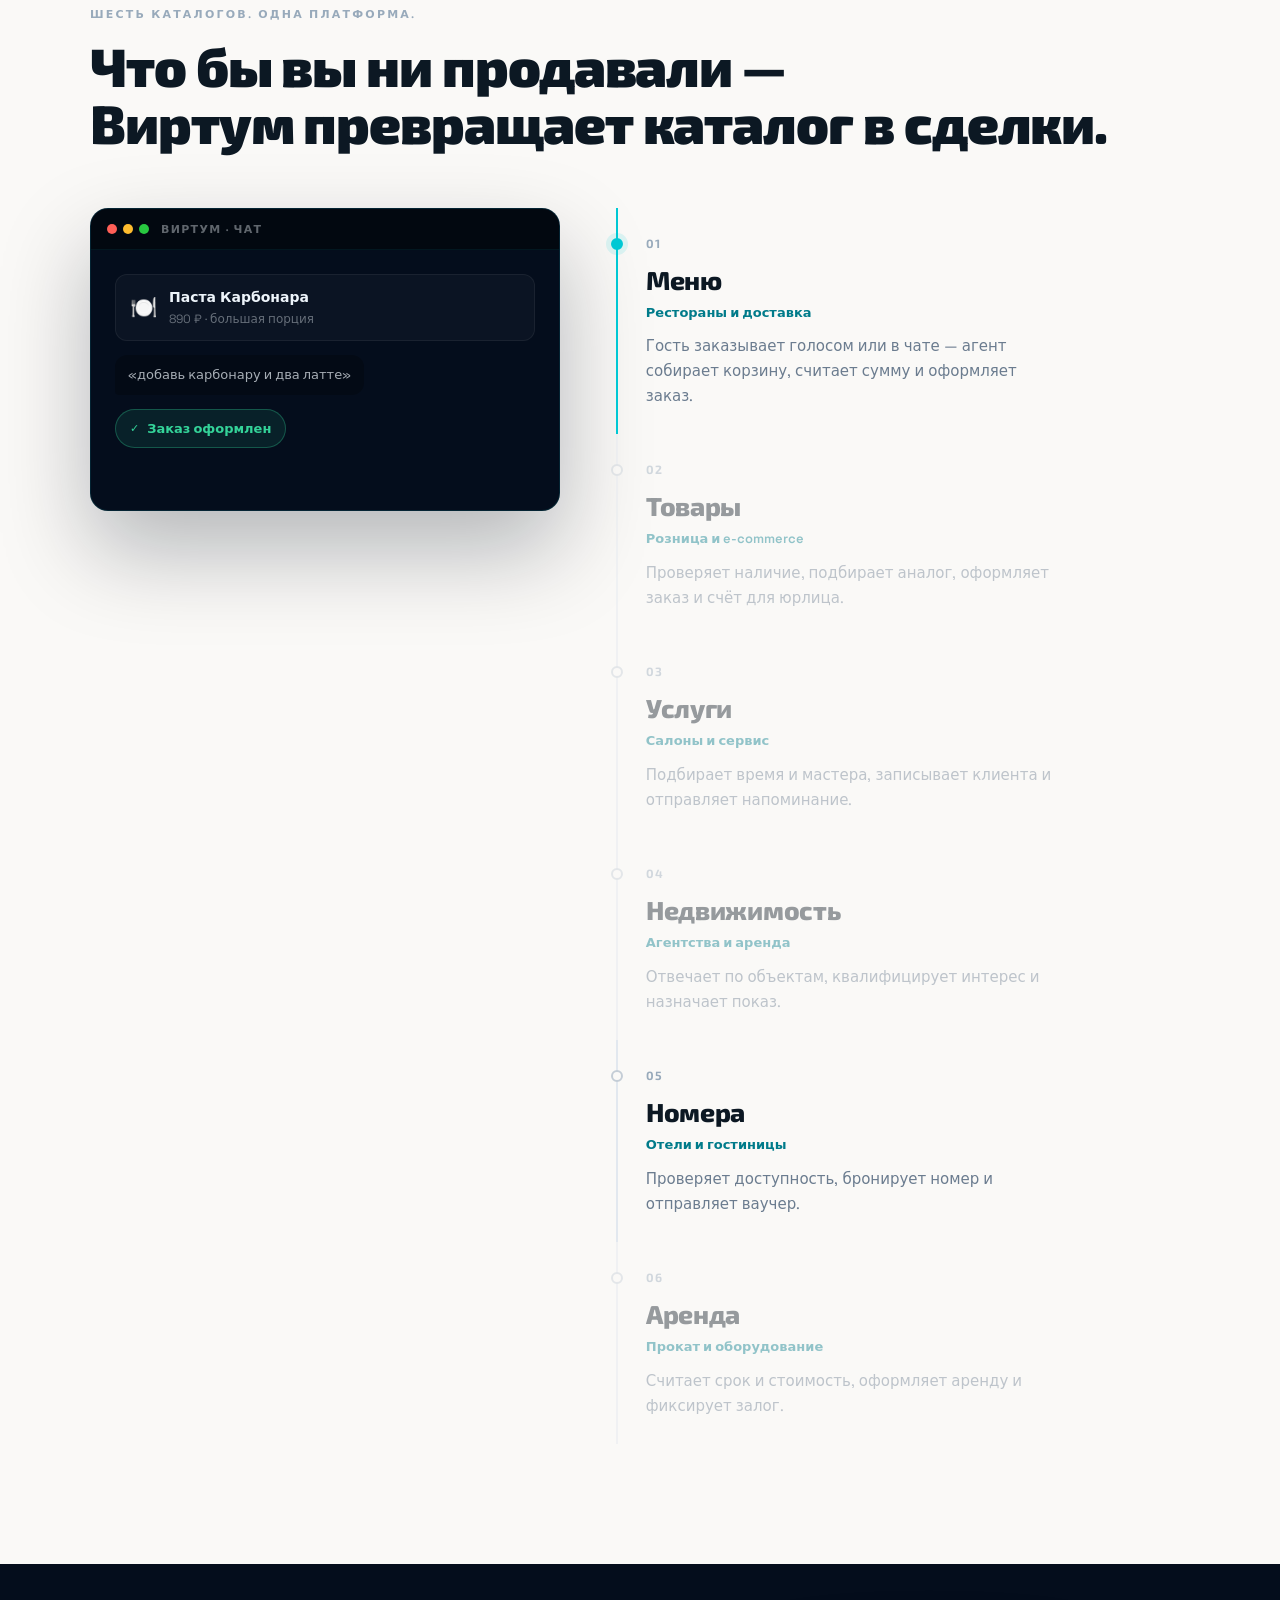
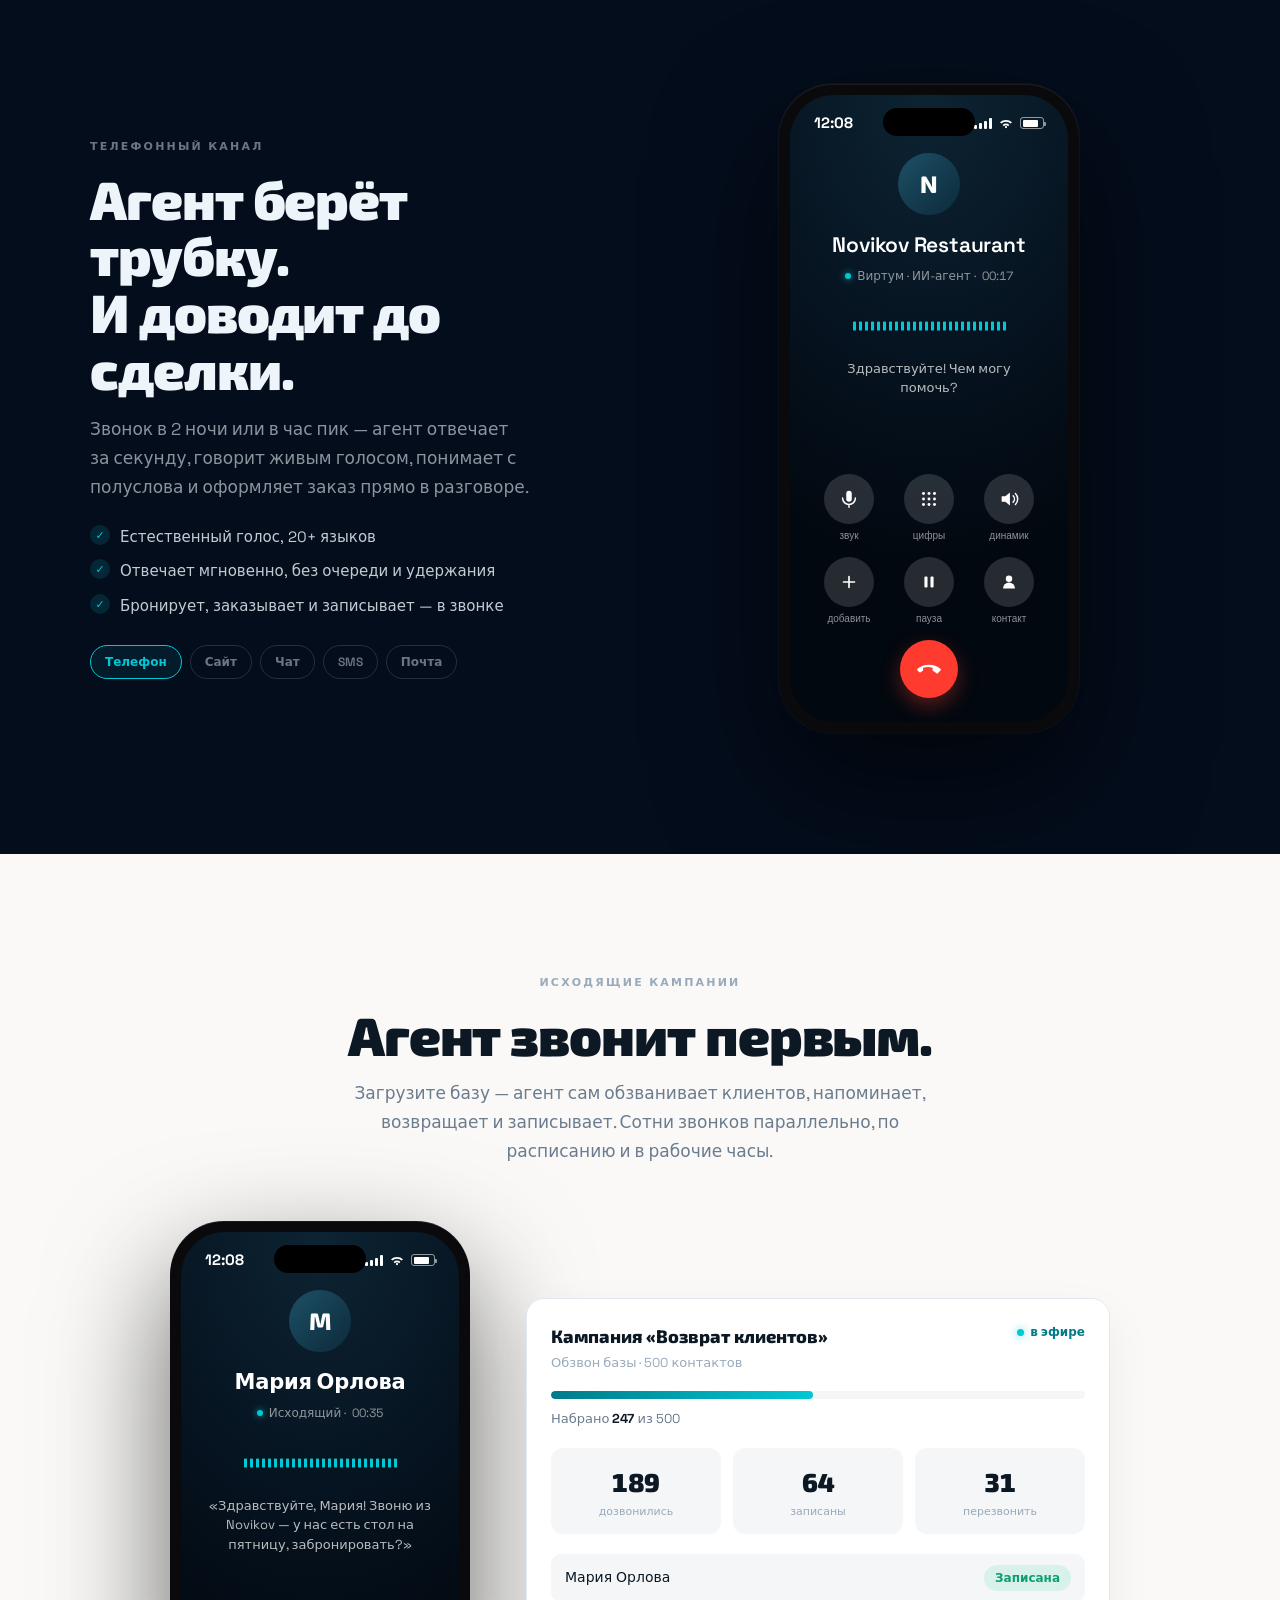
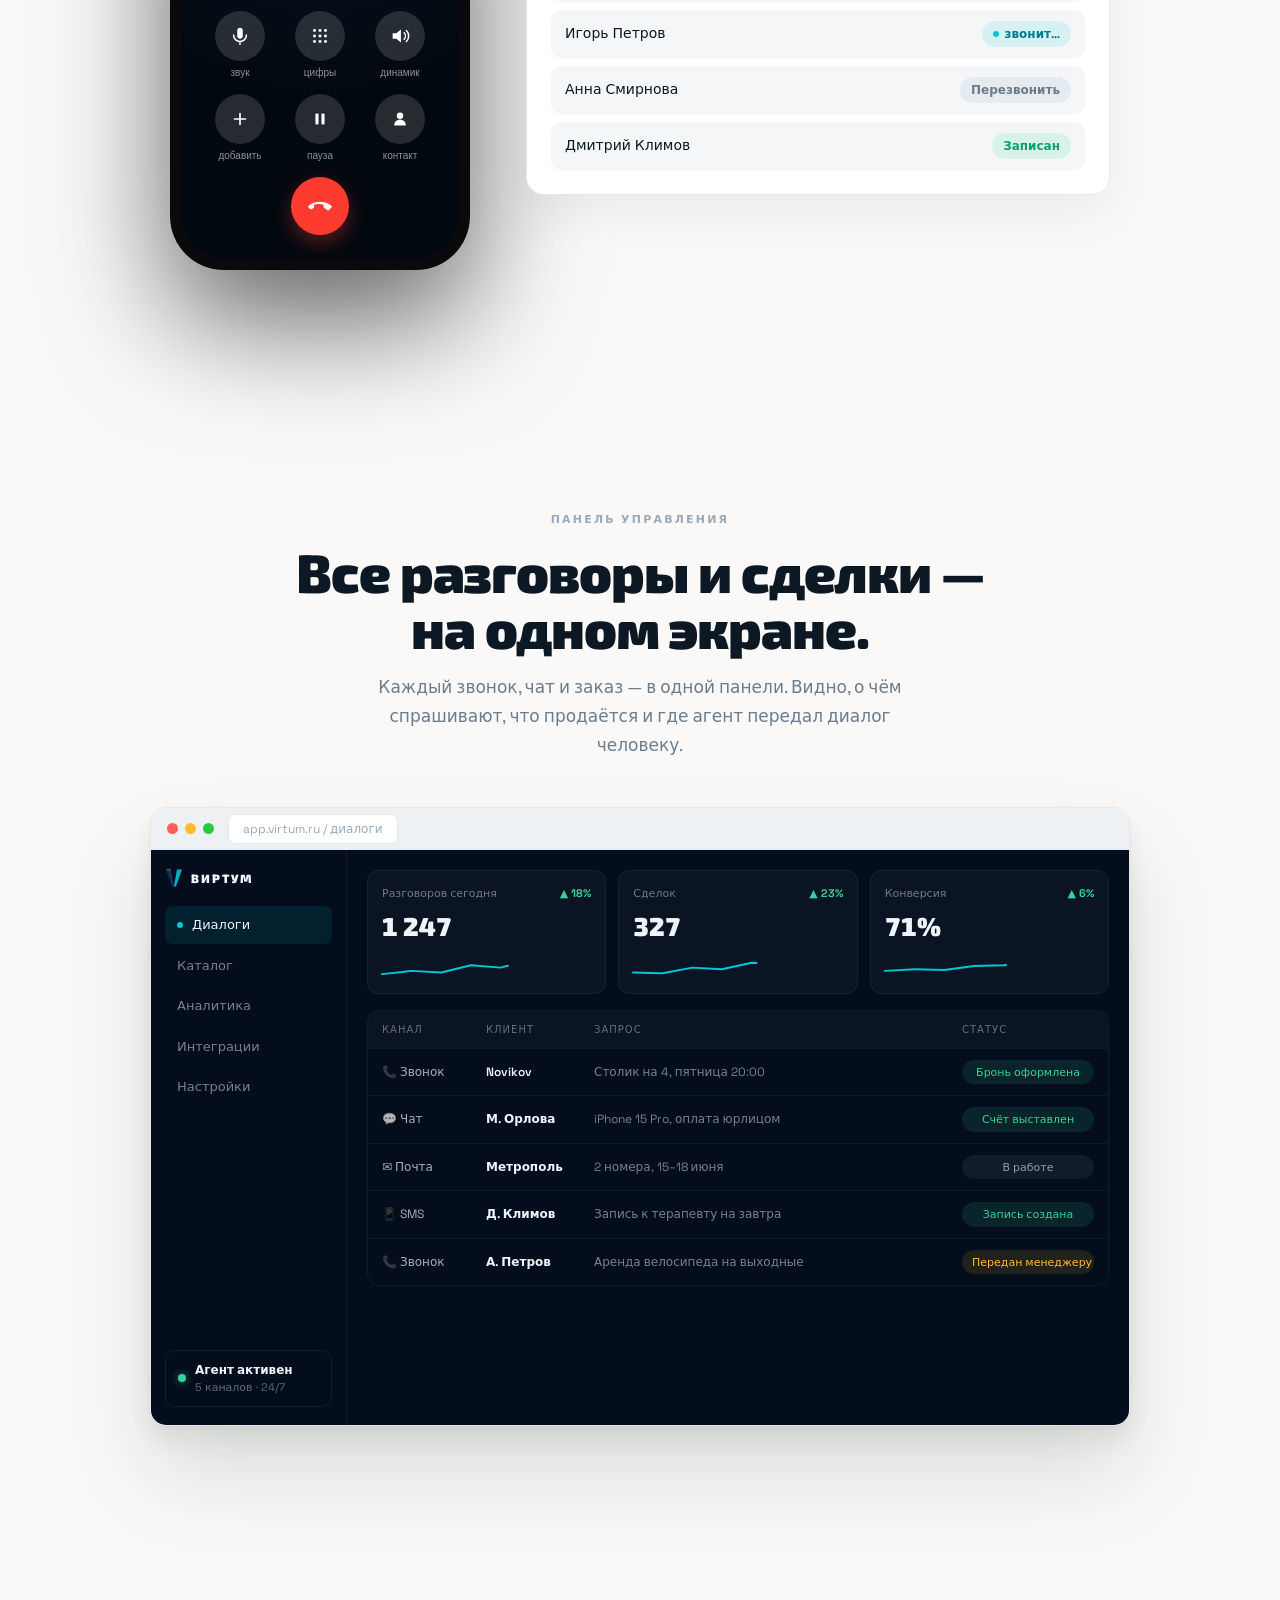
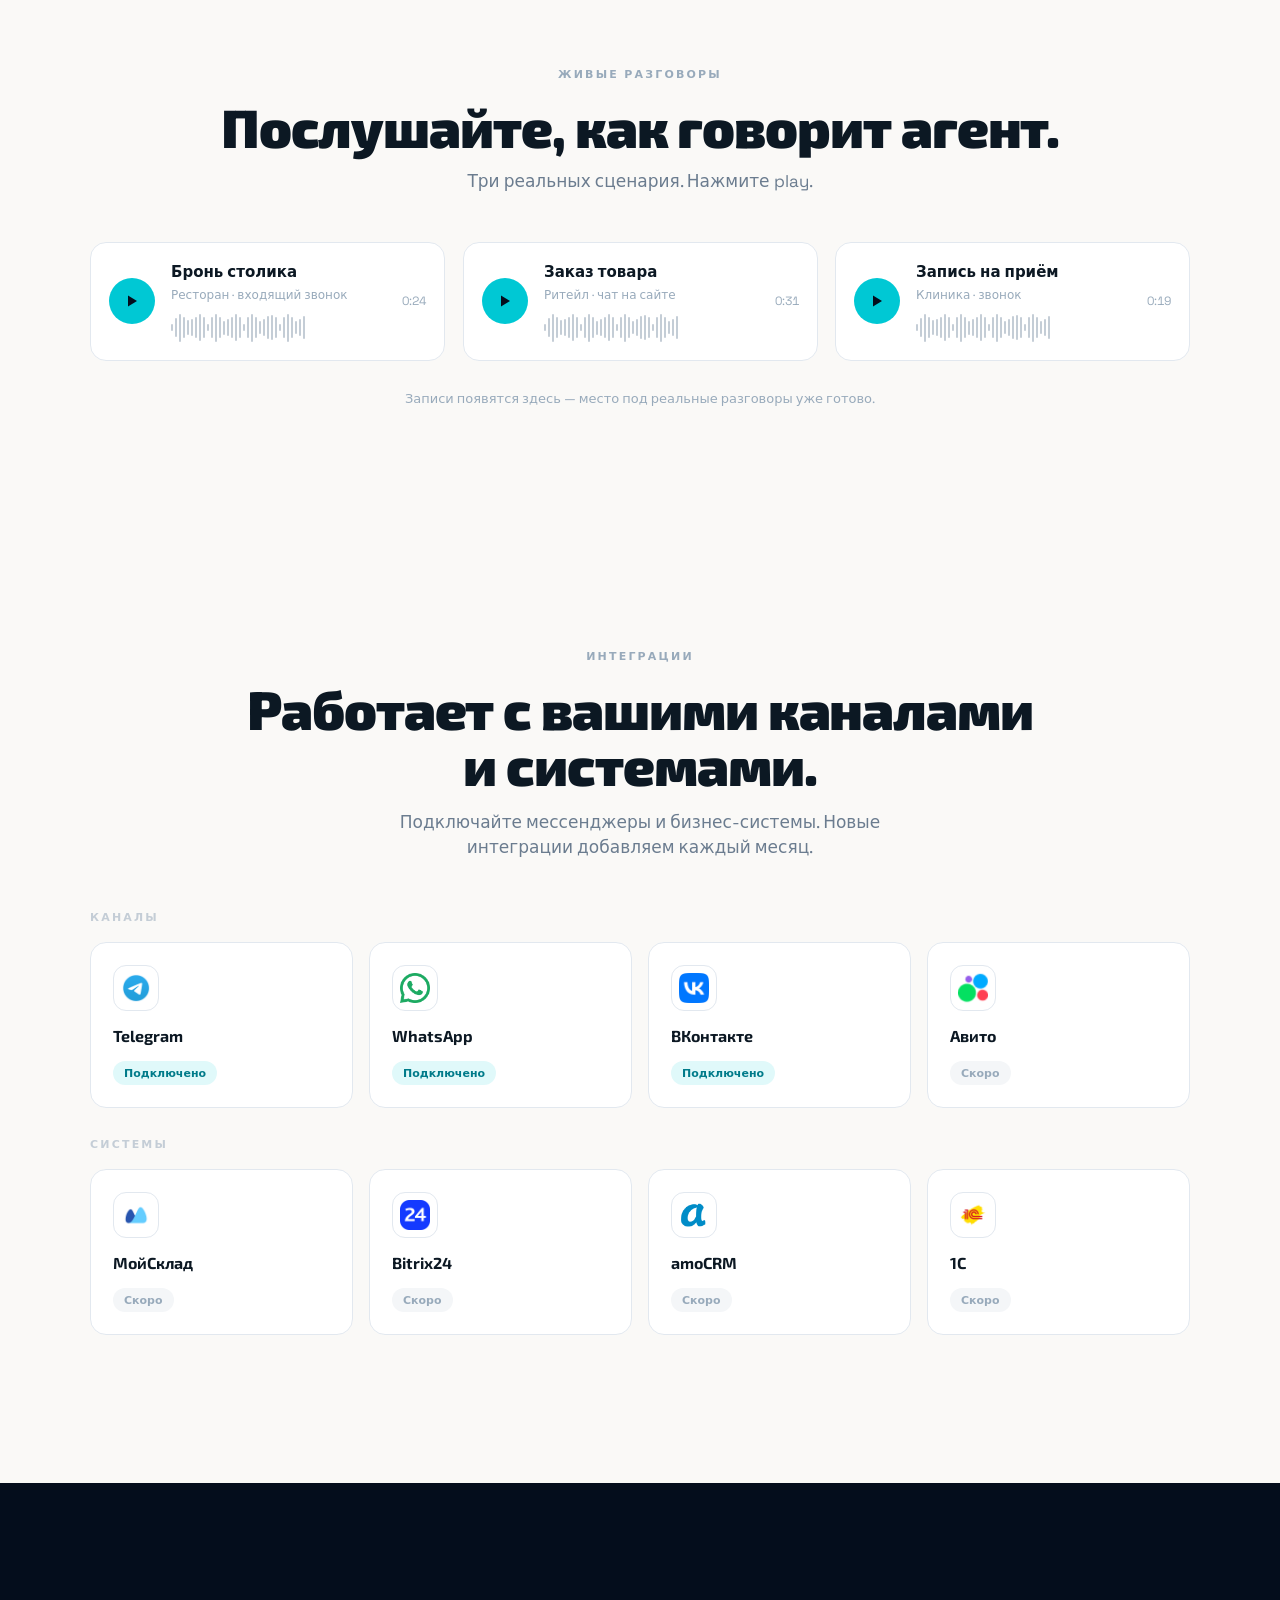
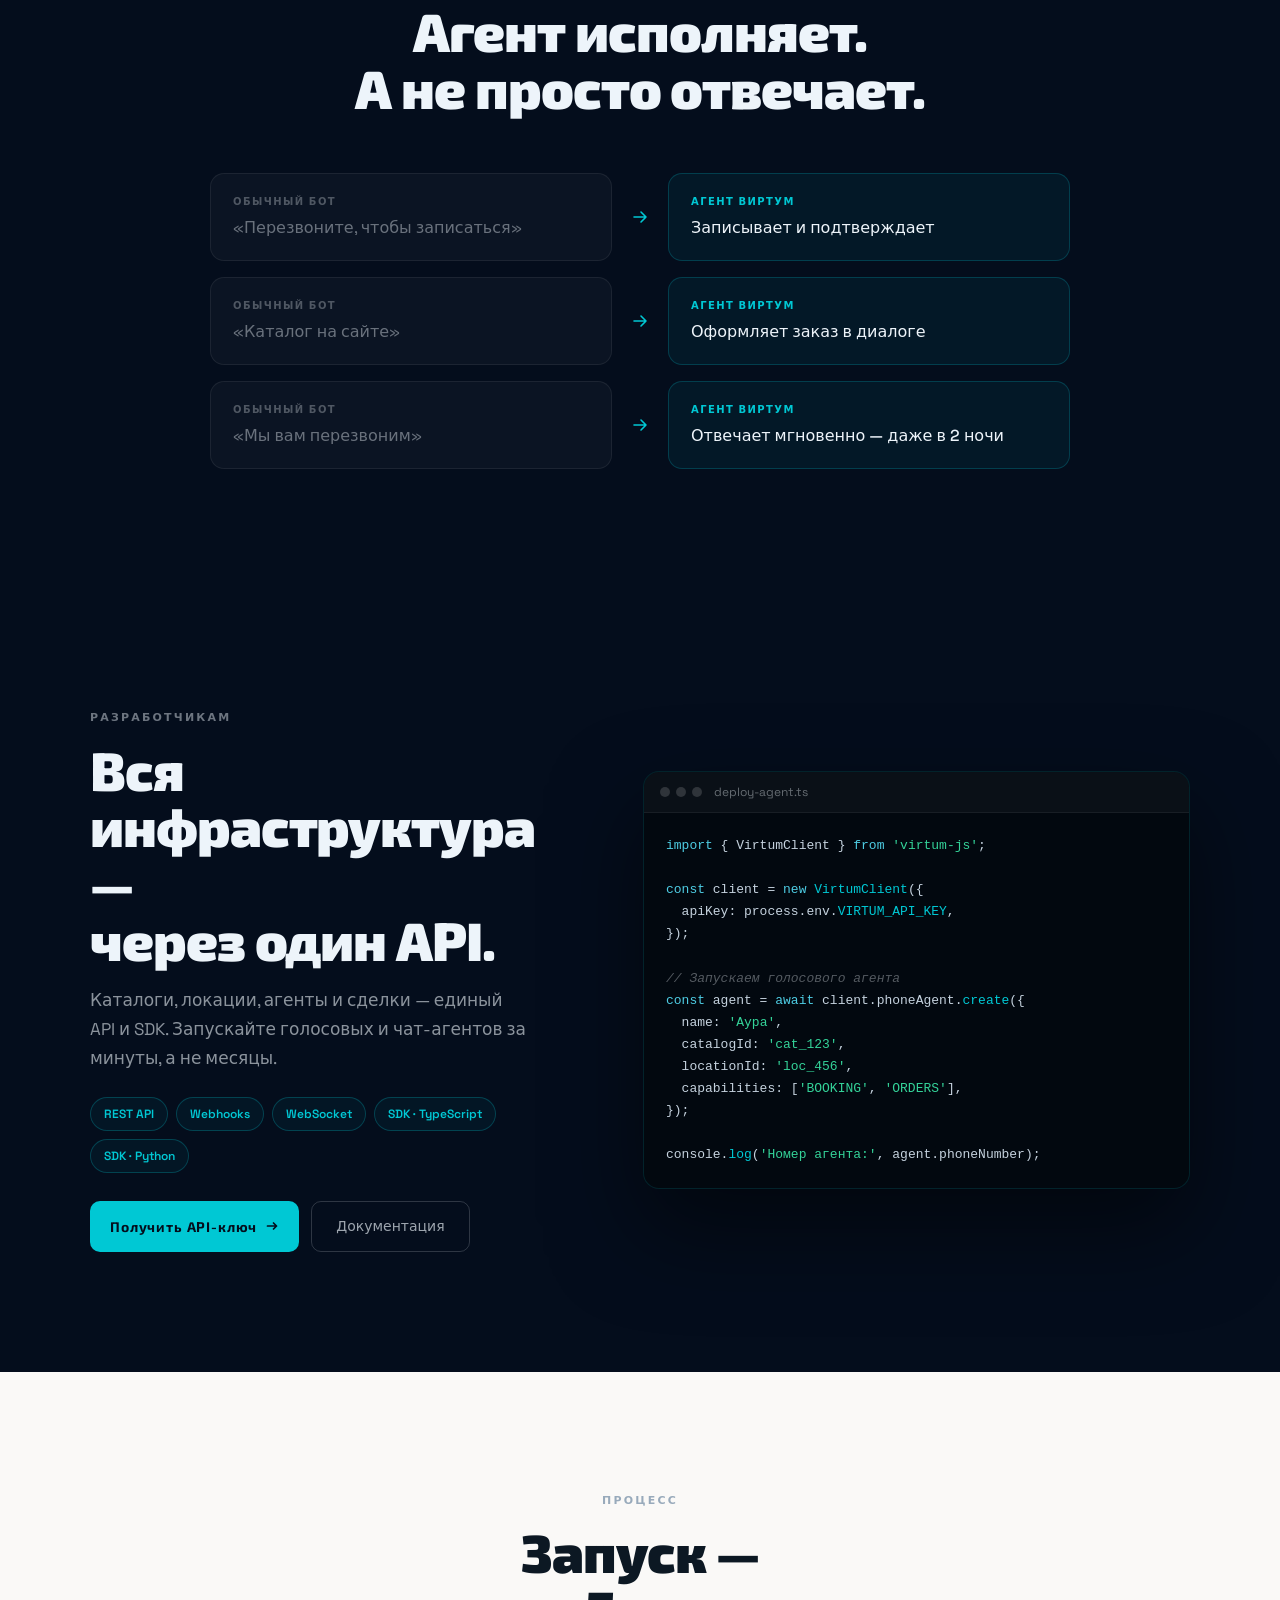
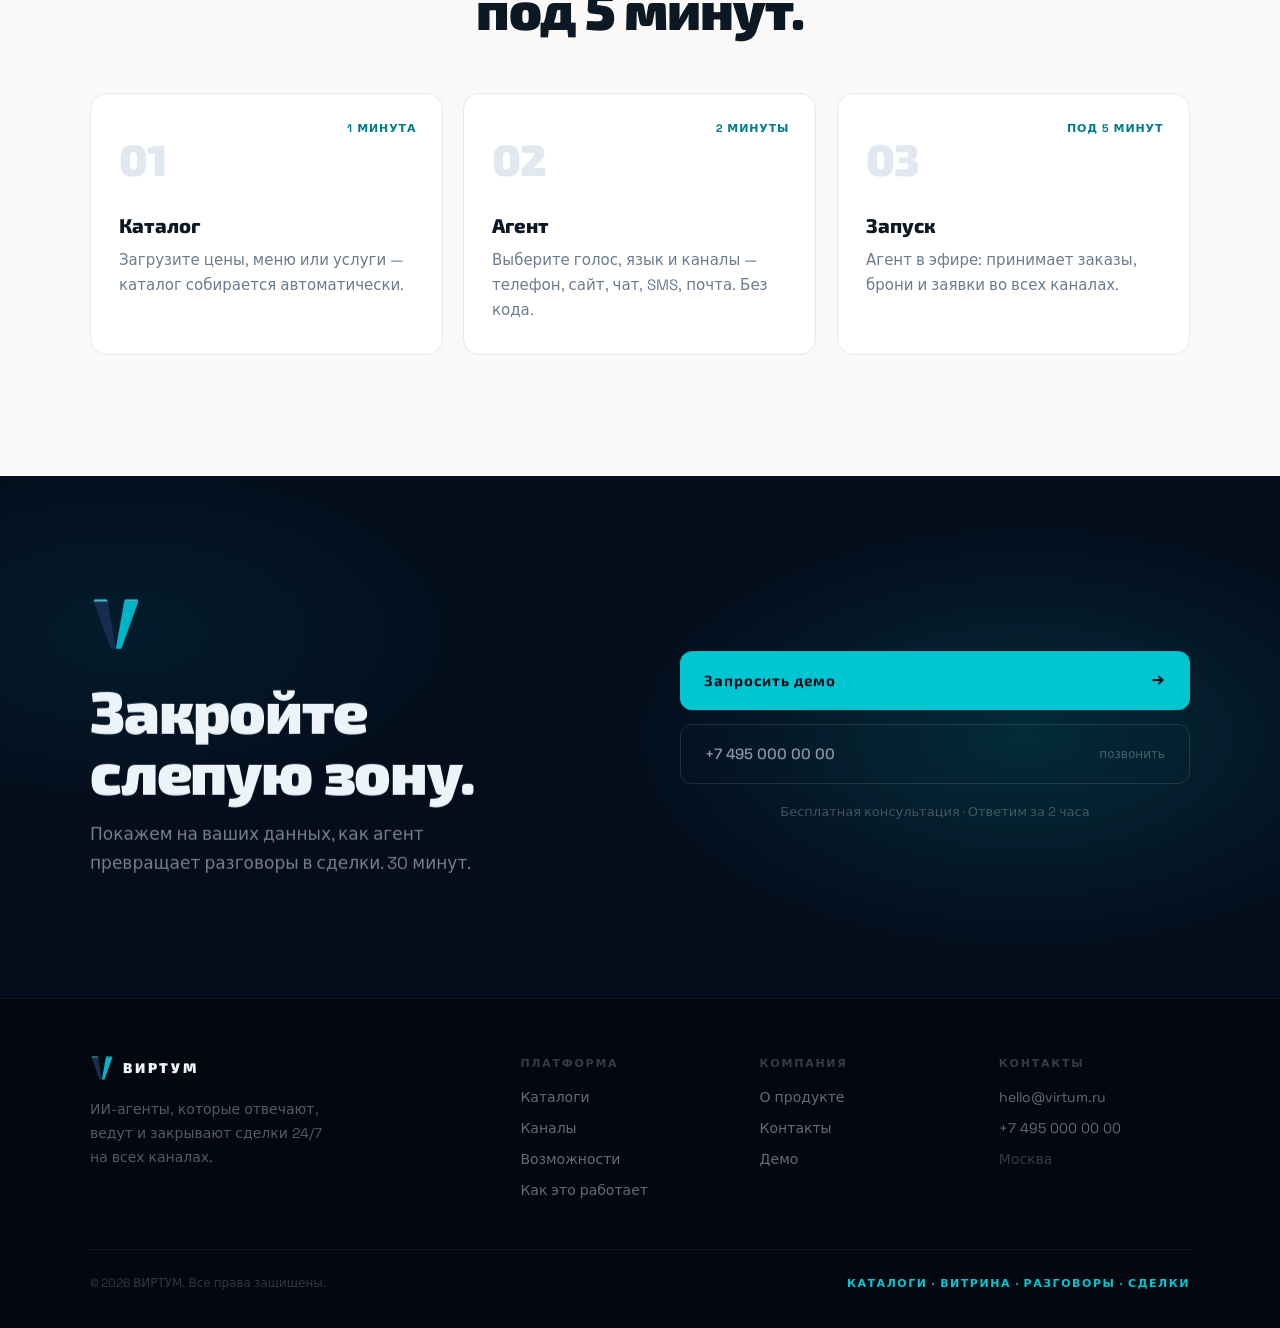
==== commit b65bf1af: "Update deploy-time claim to under 5 minutes - How it works: 'Запуск — под 5 минут' (Каталог 1 мин → " ====
--- a/index.html
+++ b/index.html
@@ -4,7 +4,7 @@
 <meta charset="utf-8">
 <meta name="viewport" content="width=device-width, initial-scale=1">
 <title>Виртум — ИИ-агенты, которые закрывают сделки</title>
-<meta name="description" content="Виртум отвечает, ведёт и закрывает сделки 24/7 — на телефоне, сайте, в чате, SMS и почте. Один каталог, все каналы. Первый агент за 24 часа, без кода.">
+<meta name="description" content="Виртум отвечает, ведёт и закрывает сделки 24/7 — на телефоне, сайте, в чате, SMS и почте. Один каталог, все каналы. Запуск агента под 5 минут, без кода.">
 <meta name="theme-color" content="#040D1C">
 <link rel="canonical" href="https://virtum.ru/">
 
@@ -113,7 +113,7 @@
       </div>
 
       <div class="hero__meta reveal">
-        <span>Без кода</span><i></i><span>5 каналов</span><i></i><span>первый агент за 24 часа</span>
+        <span>Без кода</span><i></i><span>5 каналов</span><i></i><span>запуск под 5 минут</span>
       </div>
     </div>
 
@@ -701,26 +701,26 @@
 <section id="how" class="how">
   <div class="how__head">
     <div class="eyebrow reveal">ПРОЦЕСС</div>
-    <h2 class="section-title reveal">От разговора до сделки —<br>за 24 часа.</h2>
+    <h2 class="section-title reveal">Запуск —<br>под 5 минут.</h2>
   </div>
   <ol class="steps">
     <li class="step reveal">
-      <div class="step__day">ДЕНЬ 1</div>
+      <div class="step__day">1 МИНУТА</div>
       <div class="step__n" data-count="01">01</div>
-      <div class="step__title">Аудит</div>
-      <div class="step__desc">Обсуждаем процесс и выбираем каналы — телефон, сайт, чат, SMS, почта.</div>
+      <div class="step__title">Каталог</div>
+      <div class="step__desc">Загрузите цены, меню или услуги — каталог собирается автоматически.</div>
     </li>
     <li class="step reveal">
-      <div class="step__day">1–3 МИНУТЫ</div>
+      <div class="step__day">2 МИНУТЫ</div>
       <div class="step__n" data-count="02">02</div>
-      <div class="step__title">Каталог</div>
-      <div class="step__desc">Создаём каталог. Публикуется сразу во всех каналах. Без кода.</div>
+      <div class="step__title">Агент</div>
+      <div class="step__desc">Выберите голос, язык и каналы — телефон, сайт, чат, SMS, почта. Без кода.</div>
     </li>
     <li class="step reveal">
-      <div class="step__day">24 ЧАСА</div>
+      <div class="step__day">ПОД 5 МИНУТ</div>
       <div class="step__n" data-count="03">03</div>
       <div class="step__title">Запуск</div>
-      <div class="step__desc">Первый агент в продакшне. Принимает заказы, брони и заявки.</div>
+      <div class="step__desc">Агент в эфире: принимает заказы, брони и заявки во всех каналах.</div>
     </li>
   </ol>
 </section>
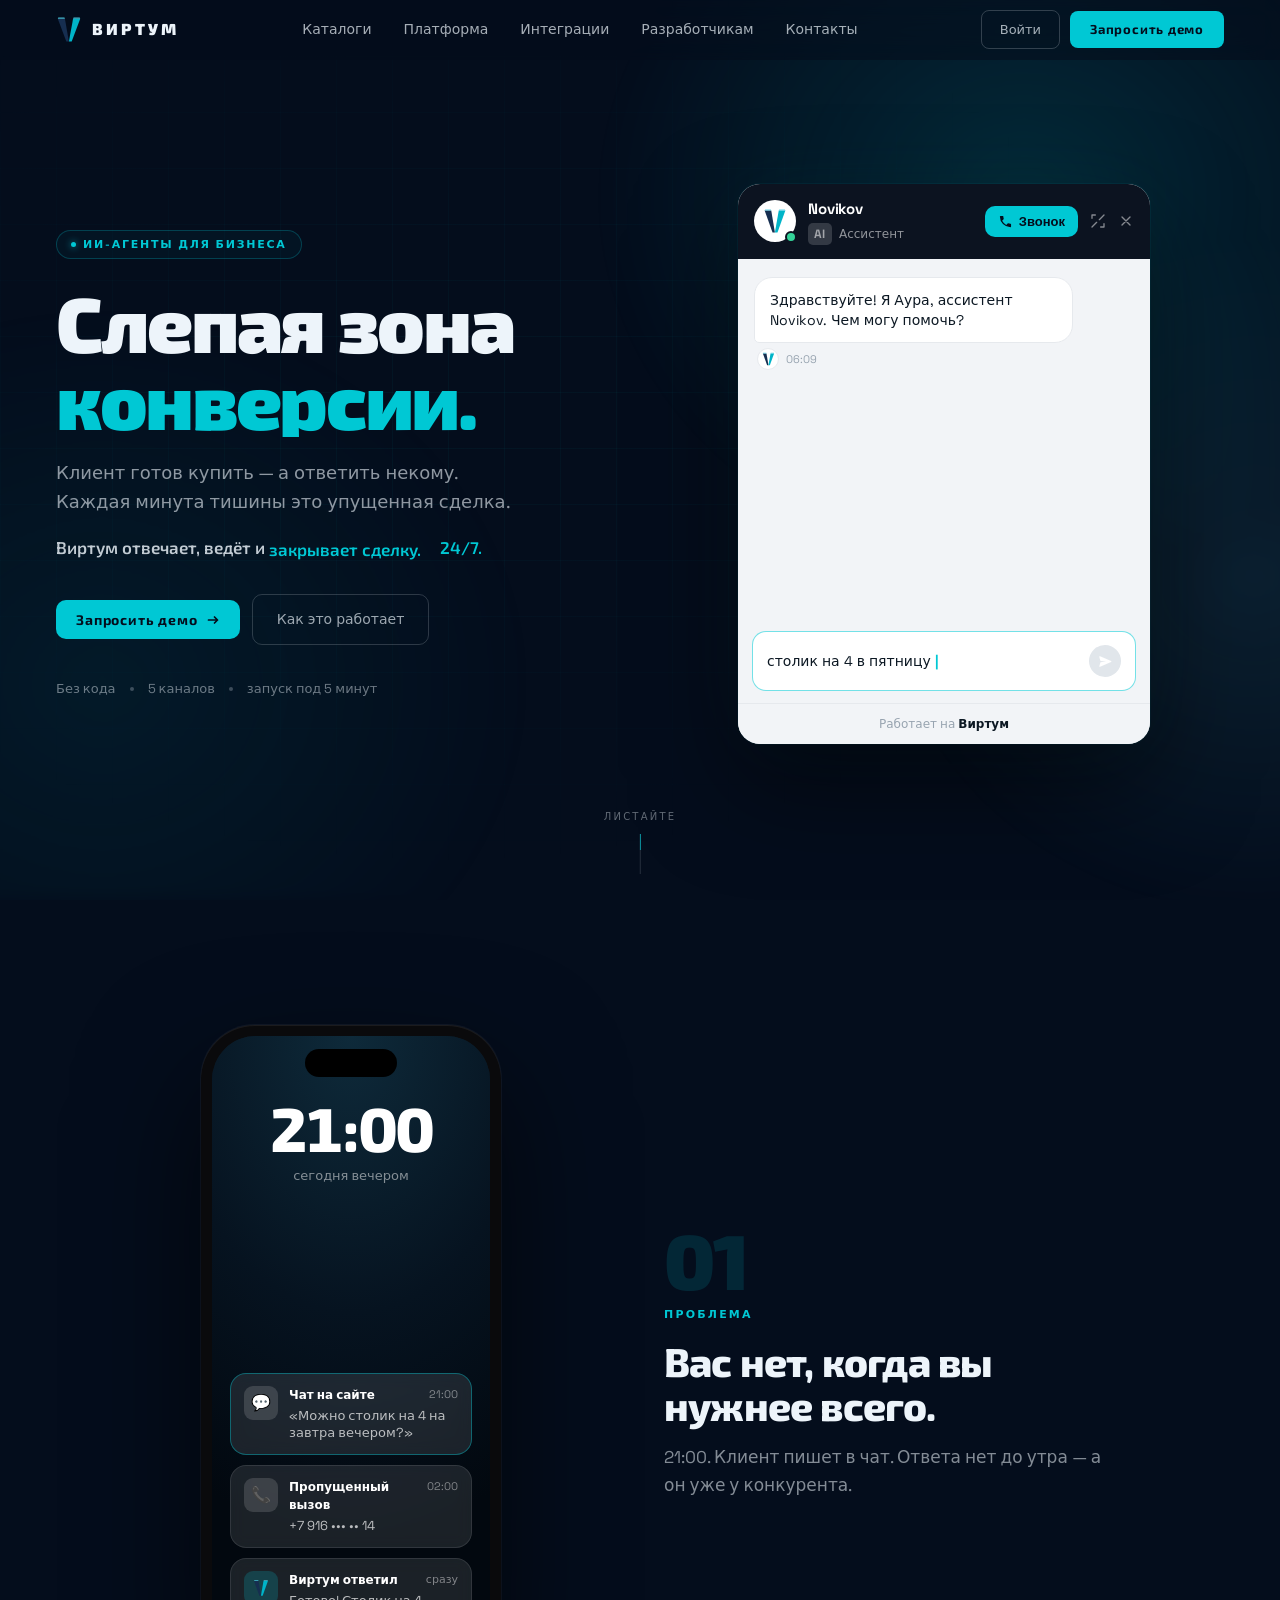
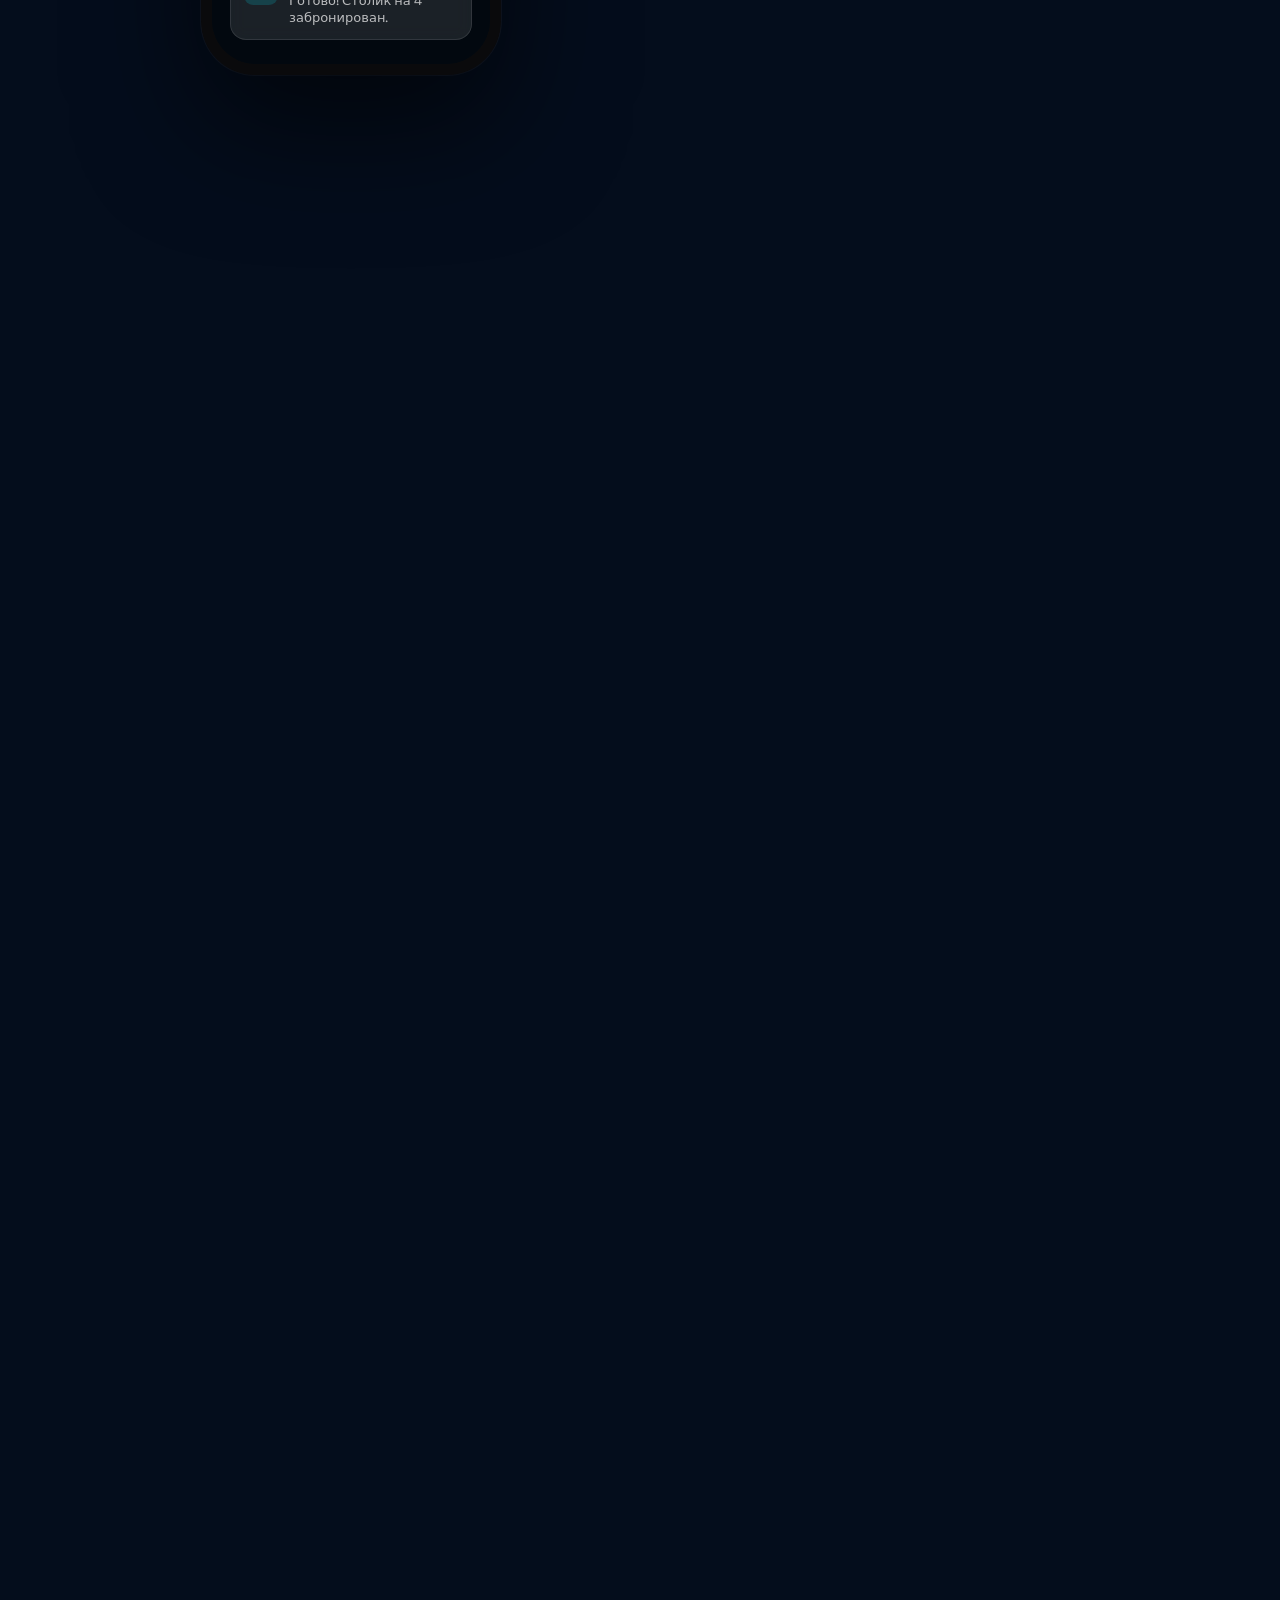
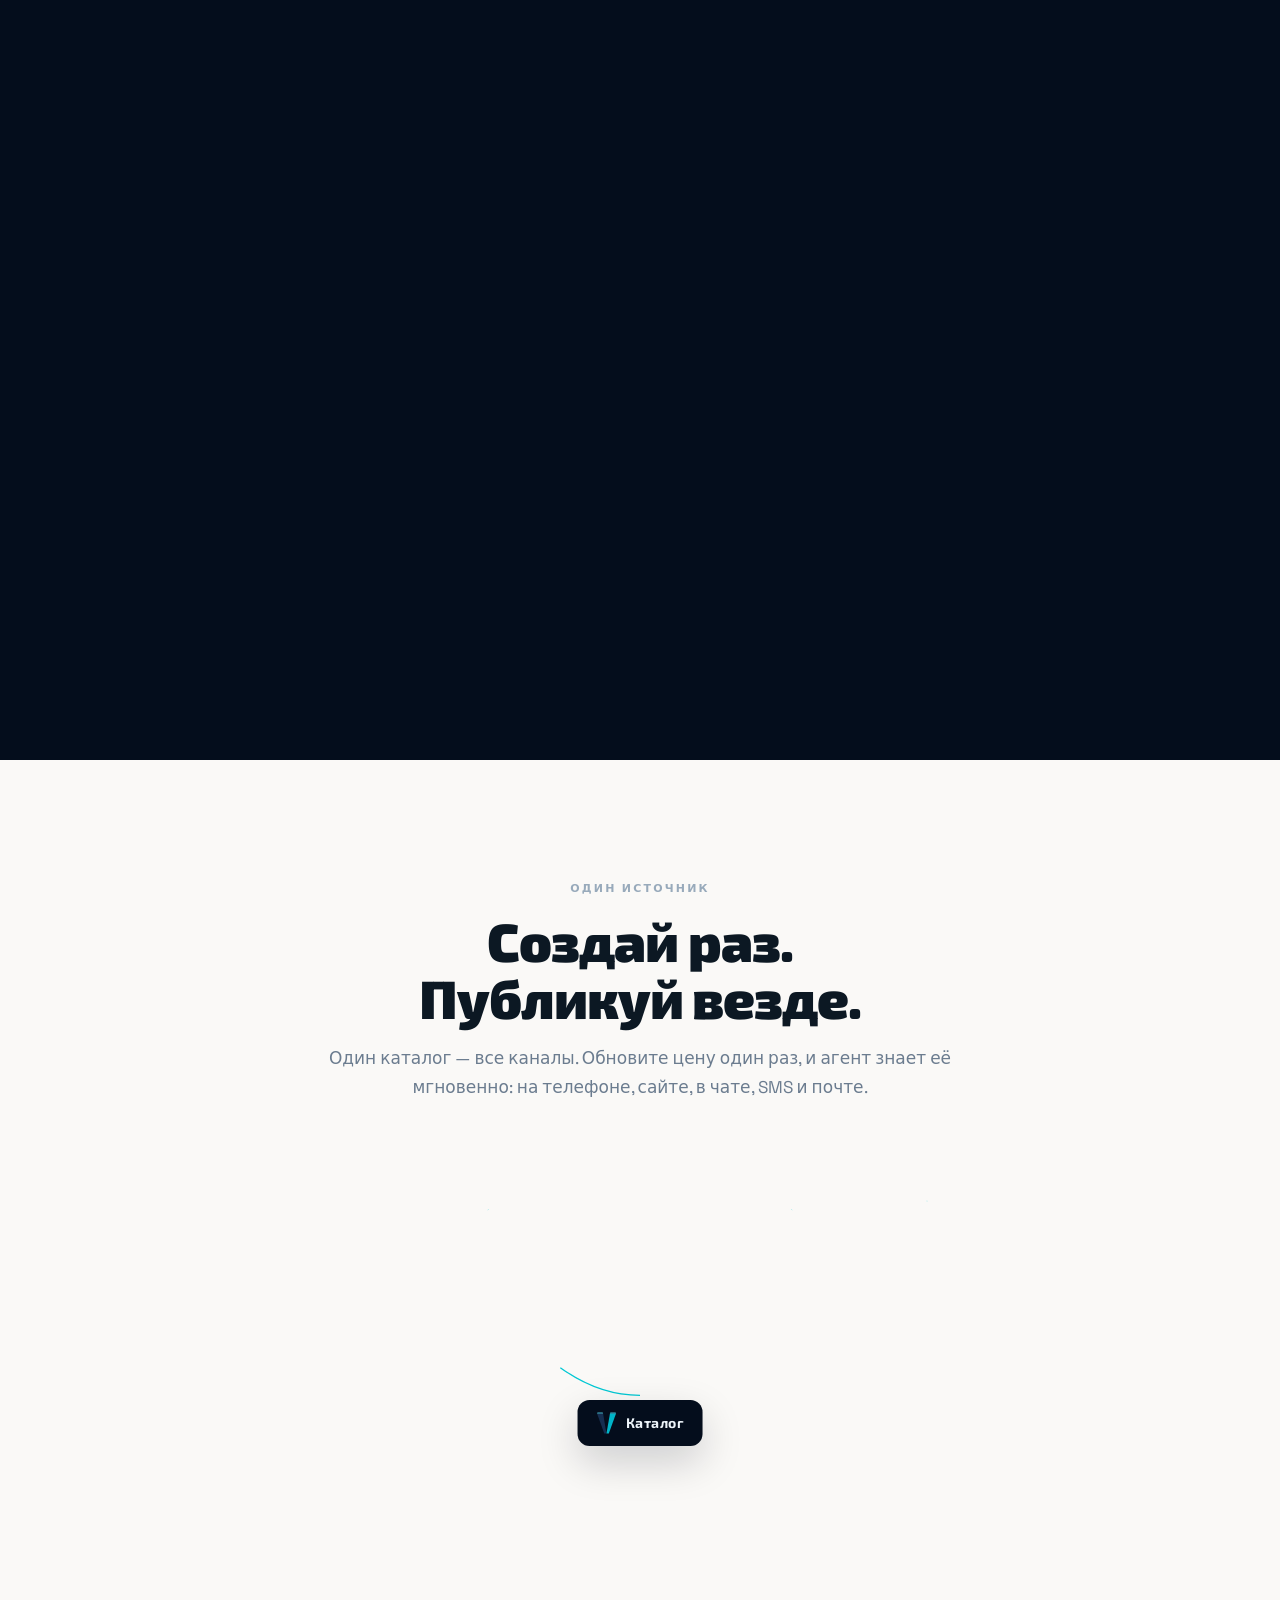
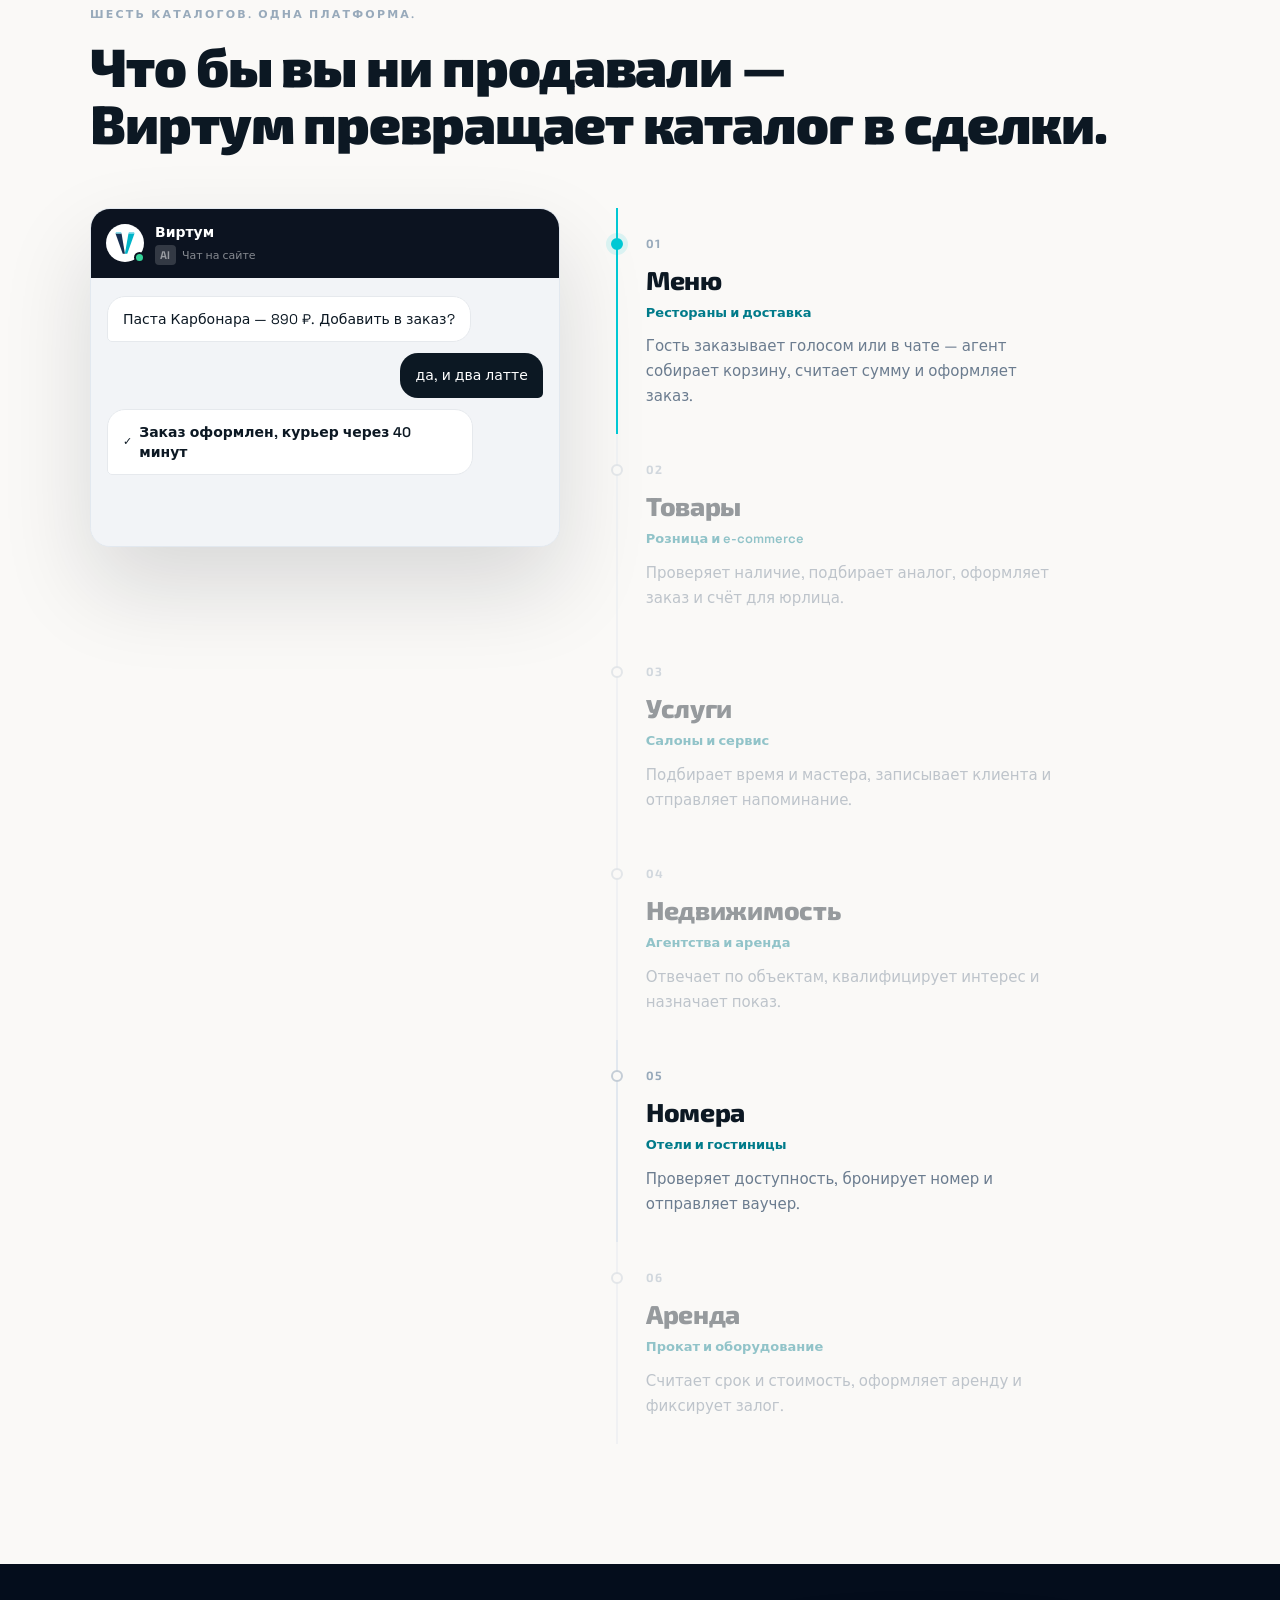
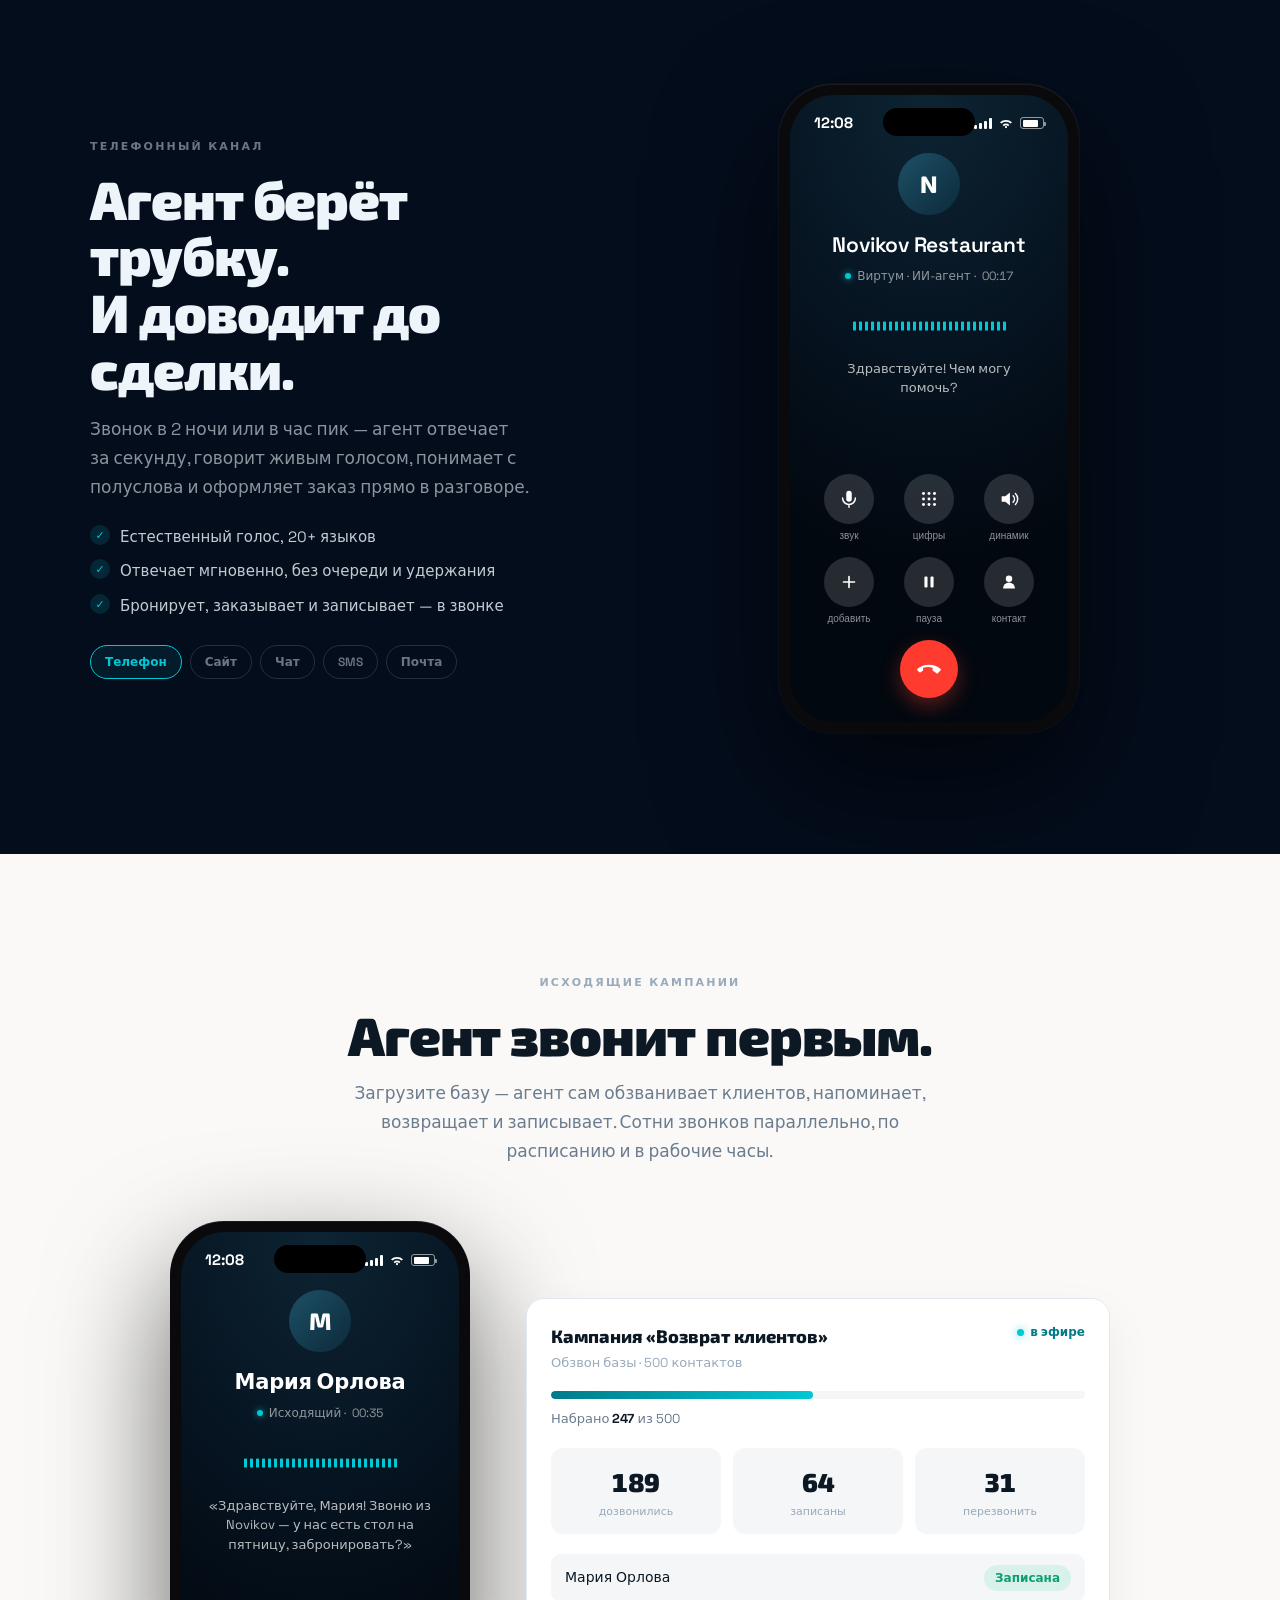
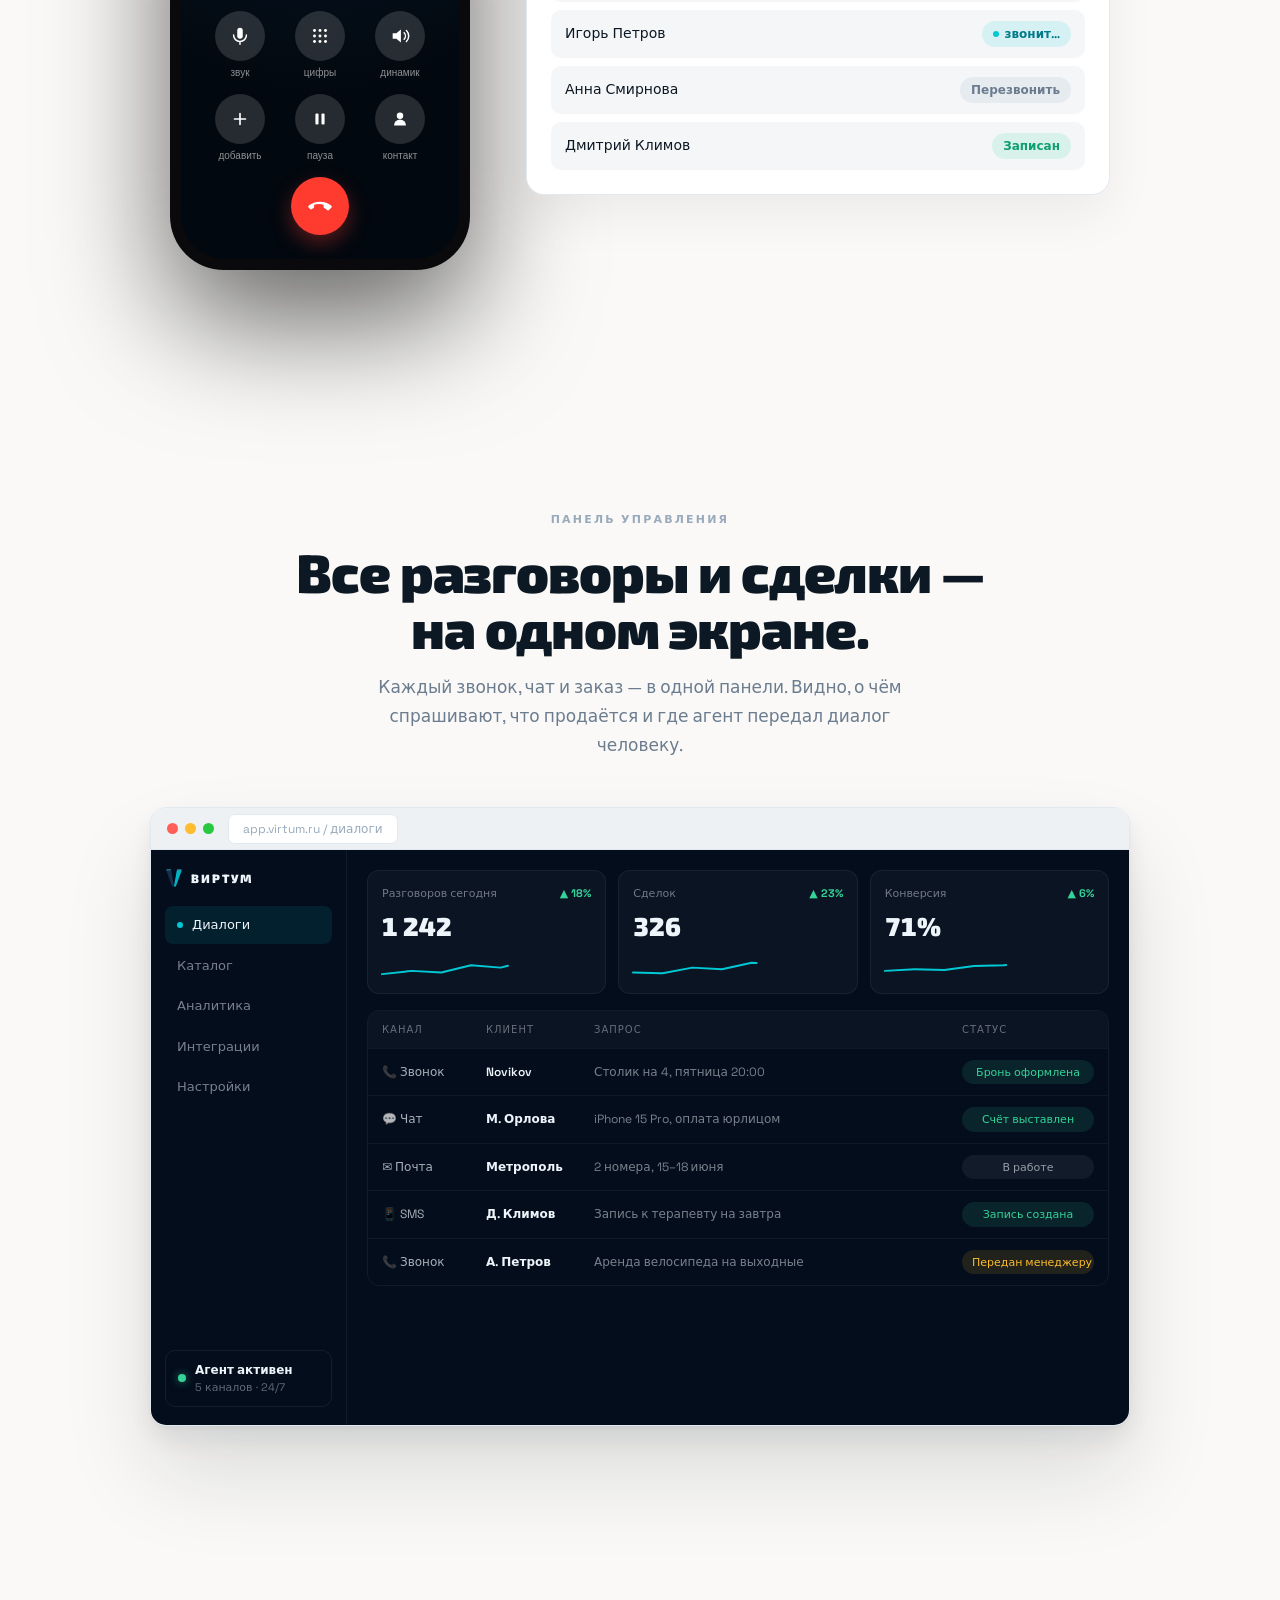
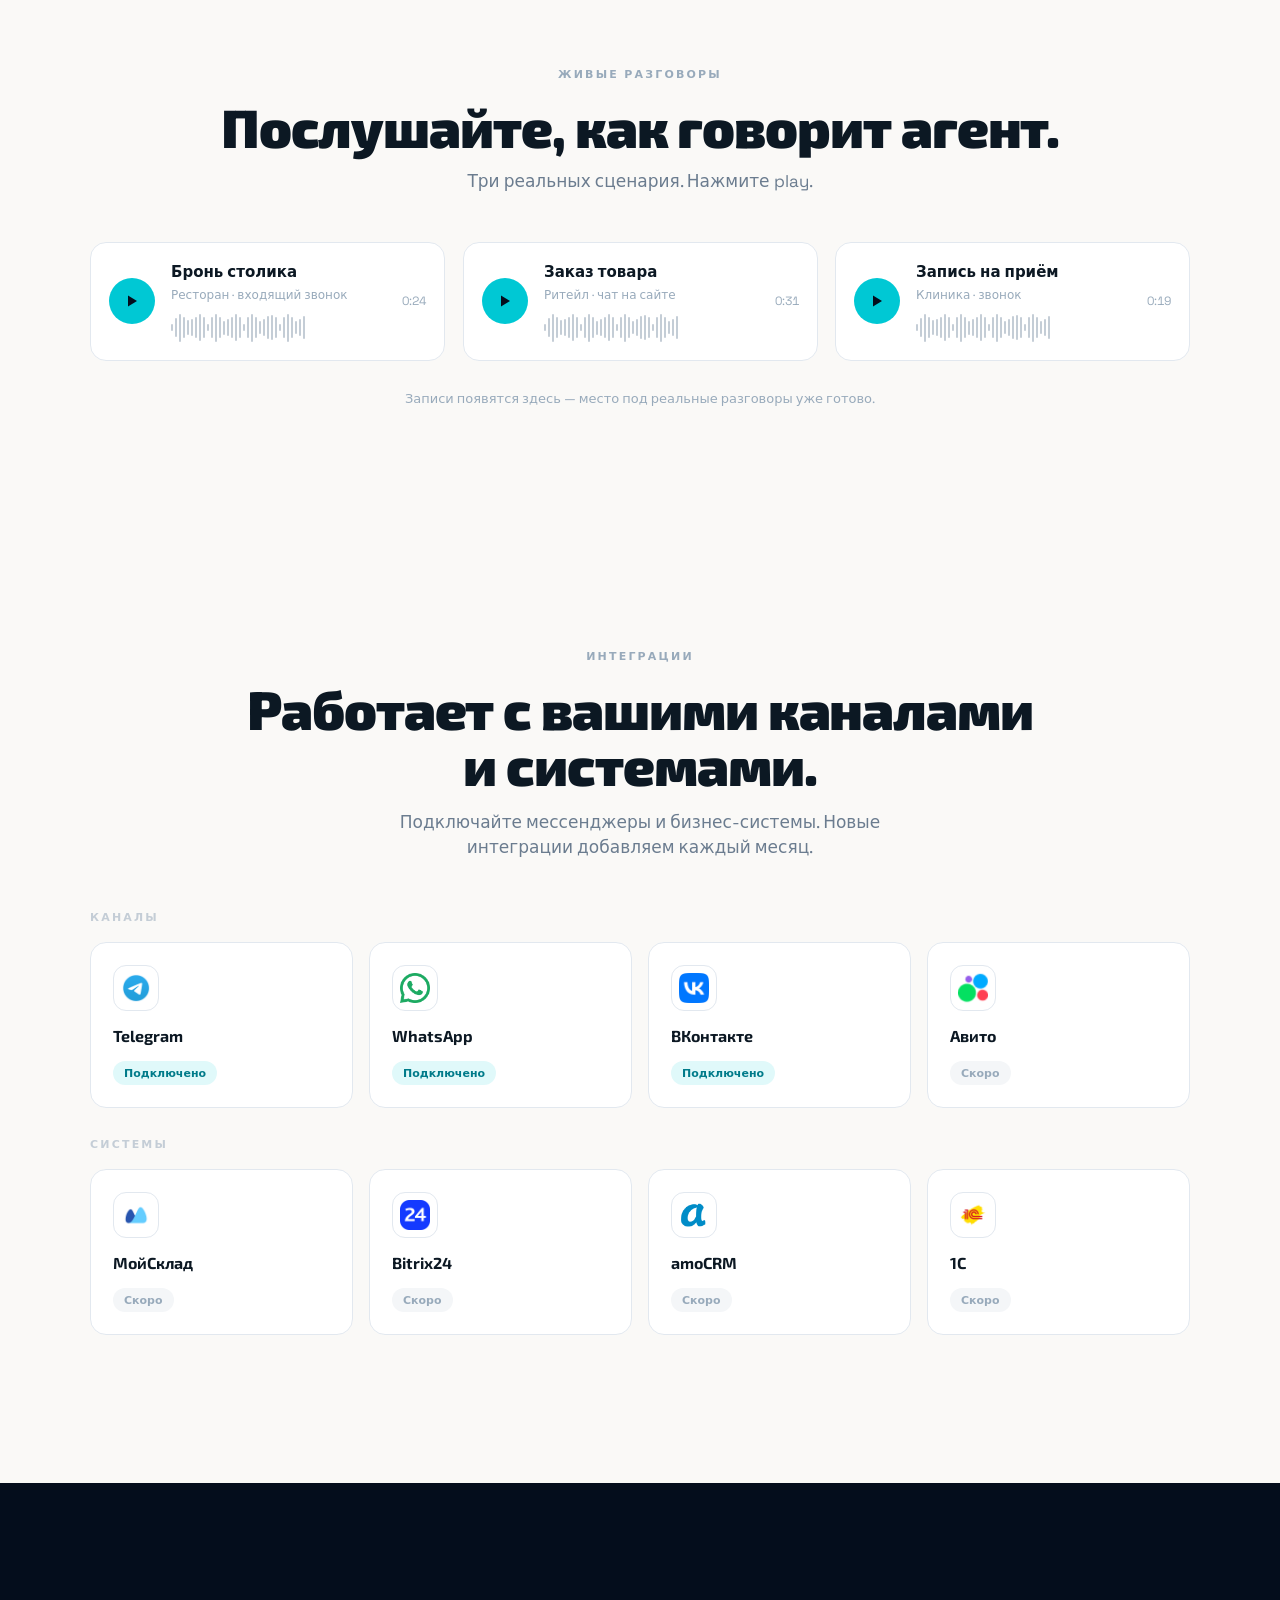
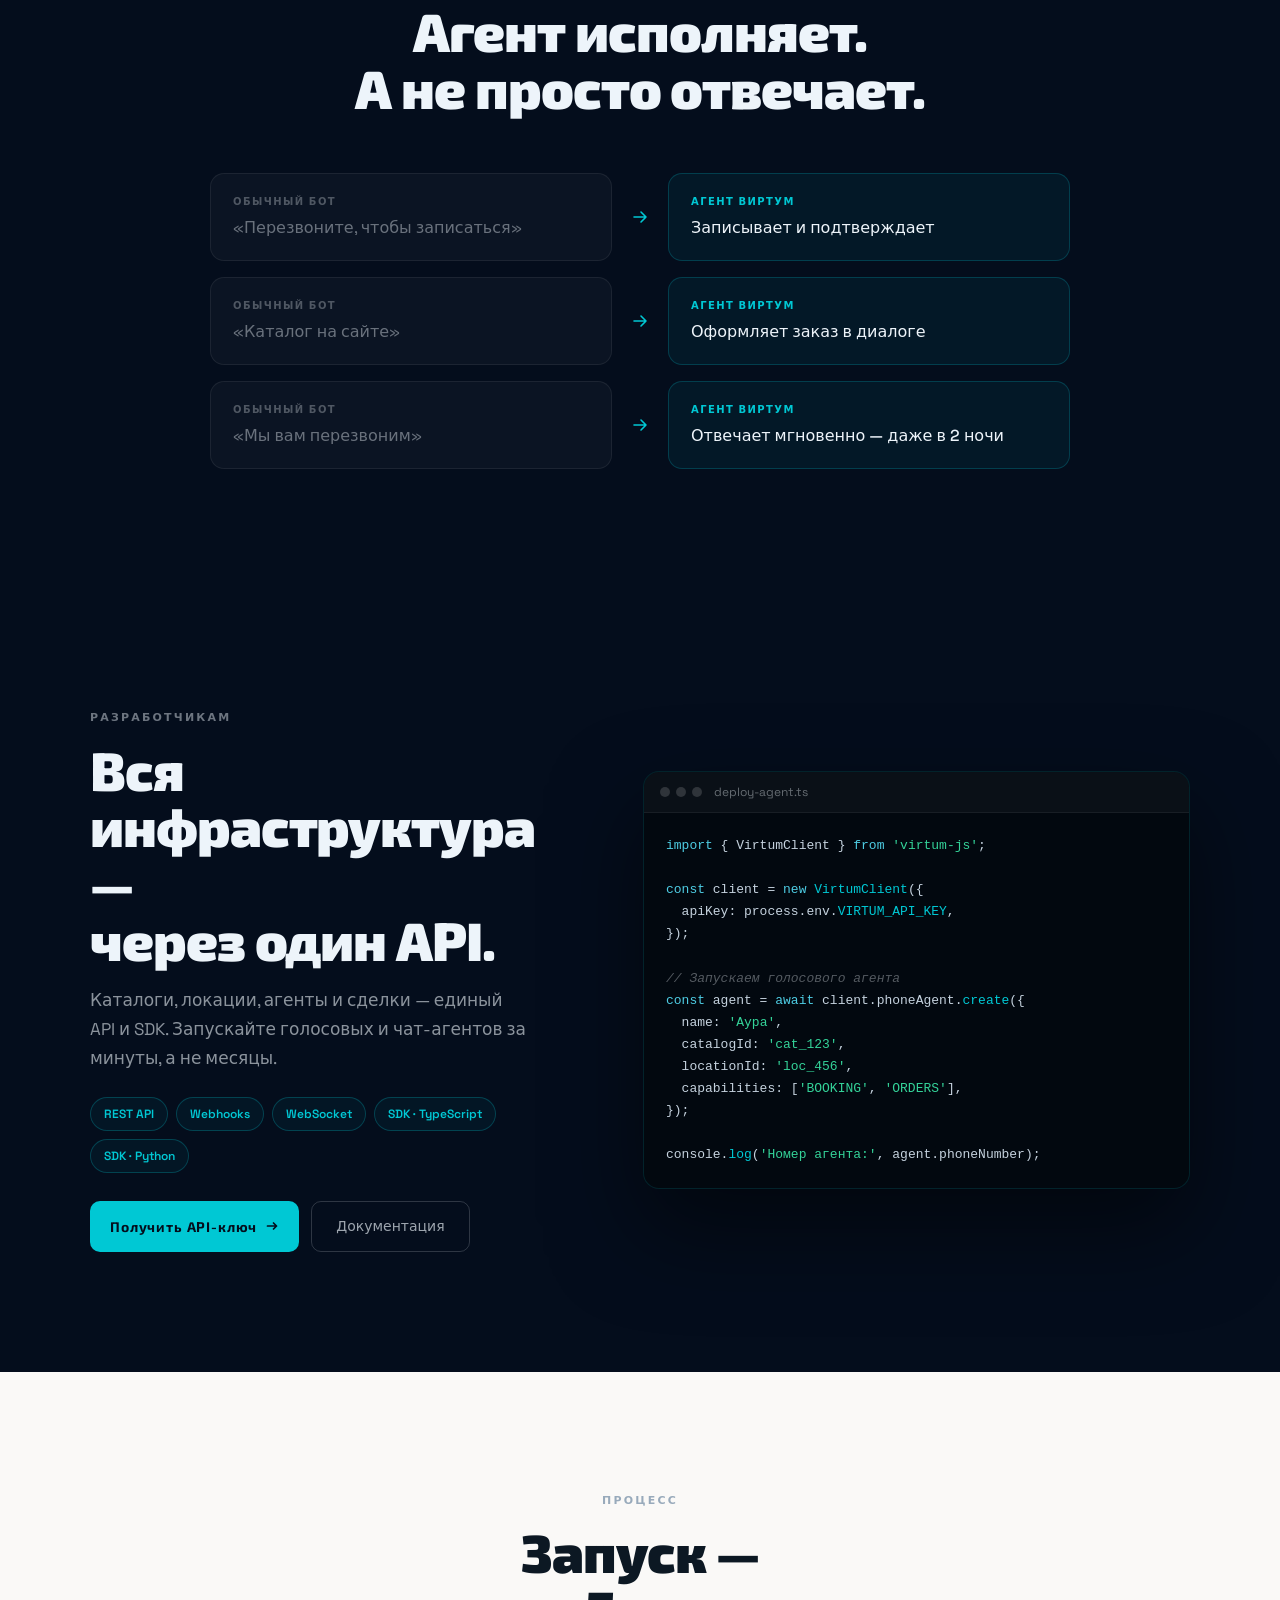
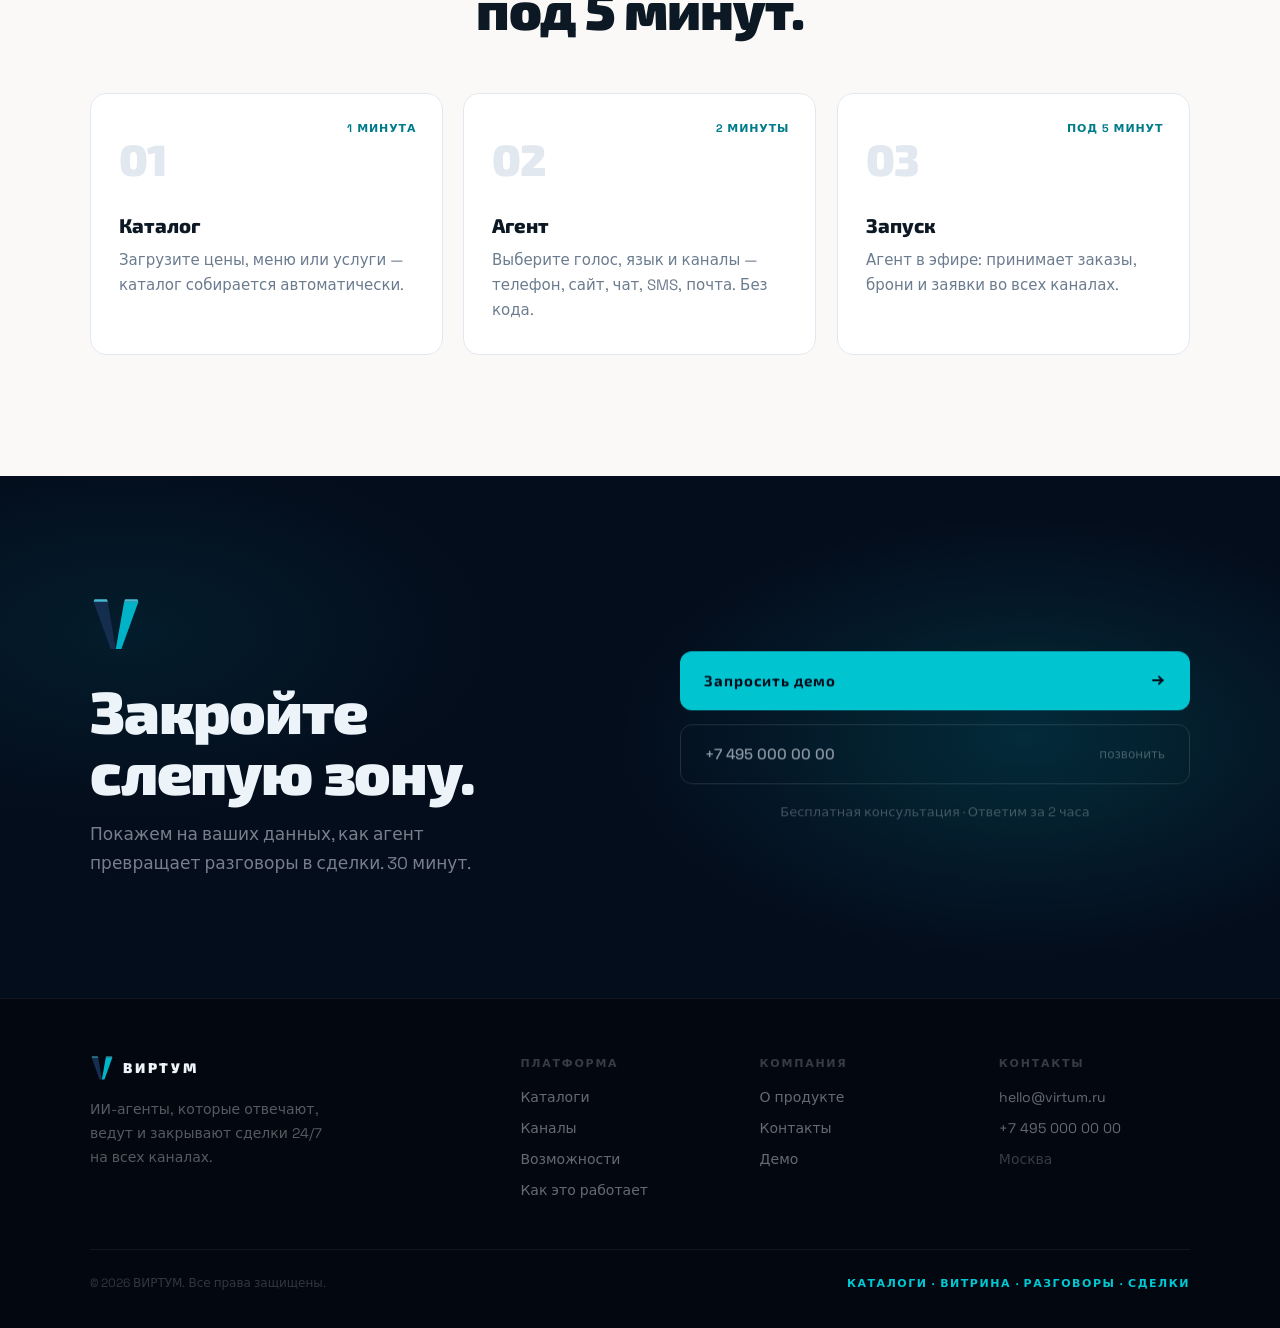
==== commit c9795985: "Catalogs: make sticky preview a Wiil-style chat widget - Replace the dark item/bubble/outcome card w" ====
--- a/index.html
+++ b/index.html
@@ -240,11 +240,14 @@
   <div class="catalogs__layout">
     <div class="catalogs__sticky">
       <div class="cat-preview">
-        <div class="cat-preview__win">
-          <span class="cat-preview__dots"><i></i><i></i><i></i></span>
-          <span class="cat-preview__label" id="cat-channel">ВИРТУМ · АГЕНТ</span>
-        </div>
-        <div class="cat-preview__body" id="cat-body"><!-- swapped by JS --></div>
+        <div class="cat-preview__head">
+          <div class="cat-preview__av"><img src="/assets/logo.svg" width="22" height="24" alt=""><i></i></div>
+          <div class="cat-preview__id">
+            <div class="cat-preview__name">Виртум</div>
+            <div class="cat-preview__role"><span class="cat-preview__badge">AI</span><span id="cat-channel">Чат на сайте</span></div>
+          </div>
+        </div>
+        <div class="cat-preview__body" id="cat-body"><!-- conversation swapped by JS --></div>
       </div>
     </div>
 
--- a/styles.css
+++ b/styles.css
@@ -217,22 +217,21 @@
 .catalogs__head { max-width: var(--maxw); margin: 0 auto 56px; }
 .catalogs__layout { max-width: var(--maxw); margin: 0 auto; display: grid; grid-template-columns: .9fr 1.1fr; gap: 56px; align-items: start; }
 .catalogs__sticky { position: sticky; top: 110px; }
-.cat-preview { background: var(--dark); border-radius: 18px; overflow: hidden; border: 1px solid rgba(0,200,212,.12); box-shadow: 0 40px 90px rgba(4,13,28,.28); }
-.cat-preview__win { background: var(--panel-bar); padding: 12px 16px; display: flex; align-items: center; gap: 12px; border-bottom: 1px solid rgba(0,200,212,.08); }
-.cat-preview__dots { display: flex; gap: 6px; }
-.cat-preview__dots i { width: 10px; height: 10px; border-radius: 50%; }
-.cat-preview__dots i:nth-child(1) { background: #FF5F57; } .cat-preview__dots i:nth-child(2) { background: #FEBC2E; } .cat-preview__dots i:nth-child(3) { background: #28C840; }
-.cat-preview__label { font-size: 11px; font-weight: 600; letter-spacing: .12em; color: rgba(237,244,250,.4); }
-.cat-preview__body { padding: 24px; min-height: 260px; display: flex; flex-direction: column; gap: 14px; }
-.cat-row { display: flex; align-items: center; gap: 12px; padding: 12px 14px; border-radius: 12px; background: rgba(255,255,255,.03); border: 1px solid rgba(255,255,255,.06); }
-.cat-row__icon { font-size: 22px; }
-.cat-row__mid { flex: 1; min-width: 0; }
-.cat-row__name { font-size: 14px; font-weight: 600; color: var(--on-dark); }
-.cat-row__sub { font-size: 12px; color: rgba(237,244,250,.4); margin-top: 2px; }
-.cat-bubble { align-self: flex-start; max-width: 90%; font-size: 13px; color: rgba(237,244,250,.7); background: rgba(0,0,0,.25); padding: 10px 13px; border-radius: 12px 12px 12px 4px; line-height: 1.5; }
-.cat-outcome { display: inline-flex; align-items: center; gap: 8px; align-self: flex-start; padding: 9px 14px; background: rgba(52,211,153,.1); border: 1px solid rgba(52,211,153,.3); border-radius: 100px; font-size: 13px; font-weight: 600; color: var(--green); }
-.cat-outcome::before { content: "✓"; font-size: 11px; }
+/* Catalog preview = Wiil-style chat widget (one conversation per catalog) */
+.cat-preview { background: #F2F4F7; border-radius: 20px; overflow: hidden; border: 1px solid var(--line); box-shadow: 0 40px 90px rgba(12,24,35,.14); }
+.cat-preview__head { background: #0C1320; padding: 13px 15px; display: flex; align-items: center; gap: 11px; }
+.cat-preview__av { width: 38px; height: 38px; border-radius: 50%; background: #fff; display: flex; align-items: center; justify-content: center; position: relative; flex-shrink: 0; }
+.cat-preview__av img { width: 22px; height: auto; }
+.cat-preview__av i { position: absolute; bottom: -1px; right: -1px; width: 11px; height: 11px; border-radius: 50%; background: #34D399; border: 2px solid #0C1320; }
+.cat-preview__name { color: #fff; font-weight: 700; font-size: 14px; }
+.cat-preview__role { display: flex; align-items: center; gap: 6px; margin-top: 2px; }
+.cat-preview__badge { font-size: 9px; font-weight: 700; background: rgba(255,255,255,.16); color: #fff; padding: 2px 5px; border-radius: 4px; letter-spacing: .04em; }
+.cat-preview__role span { color: rgba(255,255,255,.5); font-size: 11px; }
+.cat-preview__body { background: #F2F4F7; padding: 18px 16px; display: flex; flex-direction: column; gap: 11px; min-height: 268px; }
 .cat-preview__body.swap { animation: catSwap .45s ease; }
+.bubble--done { display: inline-flex; align-items: center; gap: 7px; font-weight: 600; }
+.row--agent .bubble--done { background: rgba(52,211,153,.14); border-color: rgba(52,211,153,.4); color: #0E9F6E; }
+.bubble--done::before { content: "✓"; font-size: 11px; }
 @keyframes catSwap { from { opacity: 0; transform: translateY(10px); } to { opacity: 1; transform: none; } }
 
 .catalogs__list { list-style: none; }
